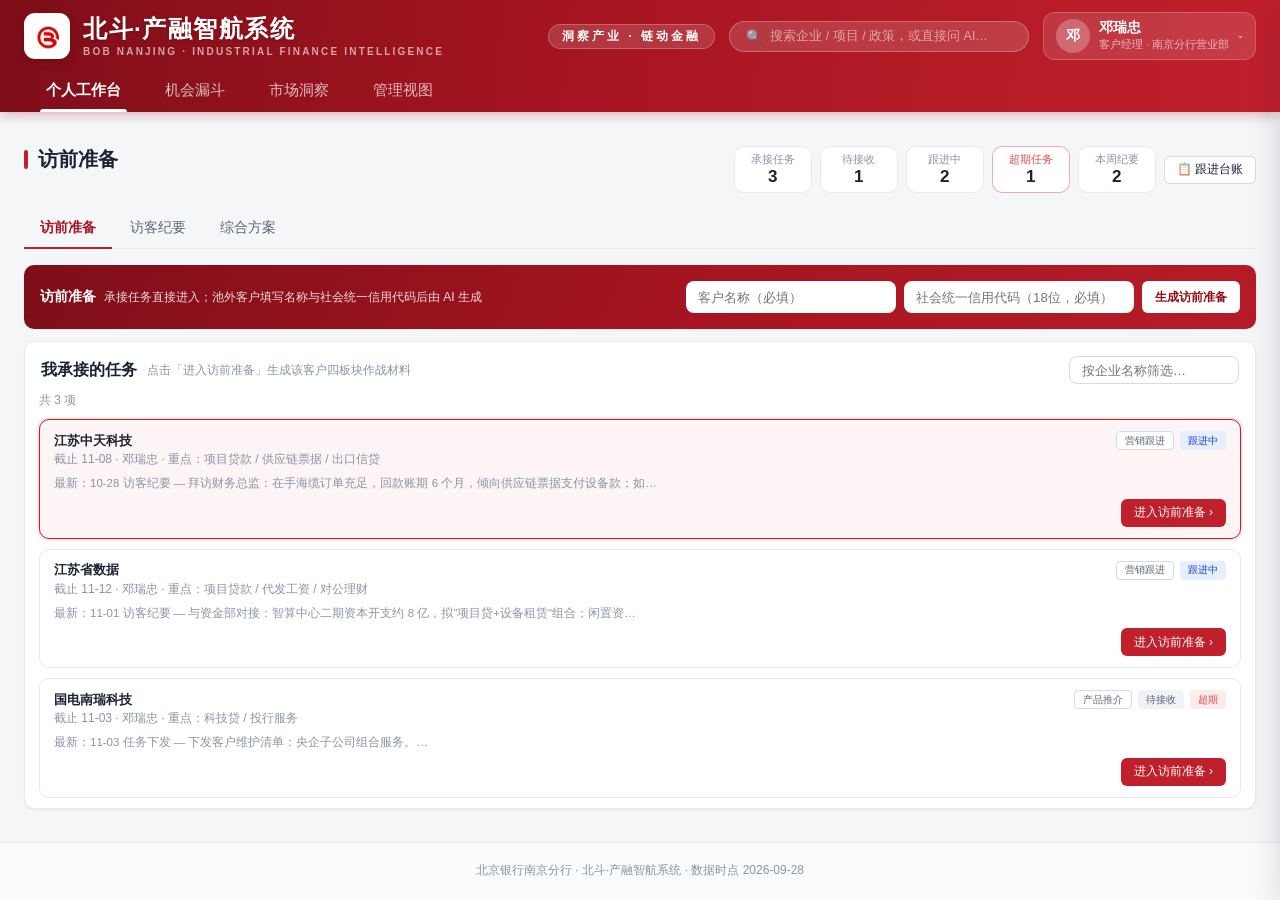
==== index.html @ 63340aca "外链脚本版本号 v=200→v=201（mock.js 数据变更防缓存）" ====
<!DOCTYPE html>
<html lang="zh-CN">
<head>
  <meta charset="UTF-8">
  <meta name="viewport" content="width=device-width, initial-scale=1.0">
  <title>北斗·产融智航系统 · 北京银行南京分行 · V4</title>
  <style>
/* ============================================================
   产业金融智能平台 · 设计 Token V2（门户版）
   基调：北京银行品牌红（门户头部）+ 数据蓝（图表/链接）+ 白底内容
   换肤只改本文件
   ============================================================ */
:root {
  /* 品牌红（门户主色：头部/主按钮/栏目标题） */
  --brand-500: #C0202C;
  --brand-600: #A61521;
  --brand-700: #8E1019;
  --brand-100: #FBE7E9;
  --brand-50:  #FCF4F5;
  /* 头部渐变 */
  --hdr-grad: linear-gradient(96deg, #7E0E19 0%, #A61521 45%, #C0202C 100%);
  /* 数据蓝（链接/图表主系列） */
  --blue-500: #2458F5;  --blue-600: #1A44D6;  --blue-100: #E7EEFF;  --blue-50: #F2F6FF;
  /* 功能语义色 */
  --ok-500: #16A34A;  --ok-50:  #E8F7EE;
  --warn-500:#F59E0B; --warn-50:#FEF4E2;
  --danger-500:#E5484D; --danger-50:#FDECEC;
  --info-500:#0EA5E9;  --info-50:#E6F6FD;
  --violet-500:#7C3AED; --violet-50:#F1EAFE;
  /* 中性色 */
  --bg: #F5F6F8;
  --card: #FFFFFF;
  --line: #E7EAF0;
  --line-strong: #D5DAE4;
  --t1: #1A2233; --t2: #5A6478; --t3: #8A93A6;
  /* 门户头部（深红）上的文字 */
  --hdr-text: #FFE3E6;
  /* 字体 */
  --font: -apple-system, BlinkMacSystemFont, "PingFang SC", "Microsoft YaHei", "Helvetica Neue", Arial, sans-serif;
  --fs-xs: 12px; --fs-sm: 13px; --fs-md: 14px; --fs-lg: 16px; --fs-xl: 20px; --fs-2xl: 26px;
  /* 圆角/阴影/间距 */
  --r-sm: 6px; --r-md: 10px; --r-lg: 14px;
  --sh-sm: 0 1px 2px rgba(16,24,40,.05);
  --sh-md: 0 4px 14px rgba(16,24,40,.08);
  --sh-lg: 0 10px 32px rgba(16,24,40,.16);
  --sp-1: 4px; --sp-2: 8px; --sp-3: 12px; --sp-4: 16px; --sp-5: 24px; --sp-6: 32px;
  /* 布局 */
  --pmain-w: 1680px;
  --phead-h: 64px;
  --ptop-h: 34px;
  /* 图表 */
  --chart-grid: #EDF1F7;
  --chart-label: #8A93A6;
  --chart-sec: #93A4C8;
}

</style>
  <style>
/* ============================================================
   产业金融智能平台 · 组件样式 V2（门户版 UI Kit）
   依赖 theme.tokens.css
   ============================================================ */
* { margin:0; padding:0; box-sizing:border-box; }
html,body { height:100%; }
body { font-family:var(--font); font-size:var(--fs-md); color:var(--t1); background:var(--bg); -webkit-font-smoothing:antialiased; }
a { color:var(--blue-500); text-decoration:none; }
a:hover { color:var(--blue-600); }
button { font-family:var(--font); cursor:pointer; }
::-webkit-scrollbar { width:8px; height:8px; }
::-webkit-scrollbar-thumb { background:#C7D0E0; border-radius:4px; }
::-webkit-scrollbar-track { background:transparent; }

/* ============ 门户外壳 ============ */
.portal { min-height:100vh; display:flex; flex-direction:column; }
/* 顶部细条 */
.ptop { height:var(--ptop-h); background:#F2F3F6; border-bottom:1px solid var(--line); font-size:var(--fs-xs); color:var(--t2); }
.ptop-in { max-width:var(--pmain-w); margin:0 auto; height:100%; display:flex; align-items:center; justify-content:space-between; padding:0 var(--sp-5); }
.ptop .pt-links { display:flex; align-items:center; gap:16px; }
.ptop .pt-link { color:var(--t2); cursor:pointer; display:flex; align-items:center; gap:4px; }
.ptop .pt-link:hover { color:var(--brand-500); }
.ptop .pt-link .dot { width:6px; height:6px; border-radius:50%; background:var(--danger-500); }
/* 主头部 */
.phead { background:var(--hdr-grad); height:var(--phead-h); position:sticky; top:0; z-index:40; box-shadow:0 2px 10px rgba(142,16,25,.28); }
.phead-in { max-width:var(--pmain-w); margin:0 auto; height:100%; display:flex; align-items:center; gap:var(--sp-5); padding:0 var(--sp-5); }
.plogo { display:flex; align-items:center; gap:10px; flex-shrink:0; }
.plogo .logo-mark { width:36px; height:36px; border-radius:9px; background:#fff; display:flex; align-items:center; justify-content:center; font-weight:800; color:var(--brand-600); font-size:16px; }
.plogo .logo-name { color:#fff; font-size:17px; font-weight:700; letter-spacing:.5px; line-height:1.2; }
.plogo .logo-sub { color:var(--hdr-text); font-size:11px; margin-top:1px; }
.plogo .logo-mark { width:40px; height:40px; padding:3px; }
.plogo .logo-mark img { width:100%; height:100%; object-fit:contain; border-radius:6px; display:block; }
/* 顶部导航 */
.pnav { display:flex; align-items:center; gap:2px; height:100%; flex:1; min-width:0; }
.pnav-item { position:relative; height:100%; display:flex; align-items:center; padding:0 15px; color:var(--hdr-text); font-size:var(--fs-md); cursor:pointer; transition:.15s; white-space:nowrap; }
.pnav-item:hover { color:#fff; background:rgba(255,255,255,.09); }
.pnav-item.active { color:#fff; font-weight:600; }
.pnav-item.active::after { content:""; position:absolute; left:13px; right:13px; bottom:0; height:3px; border-radius:3px 3px 0 0; background:#fff; }
.pnav-item .n-lock { font-size:12px; opacity:.85; margin-left:3px; }
/* 头部搜索 */
.psearch { position:relative; width:300px; flex-shrink:0; }
.psearch input { width:100%; height:36px; border:none; border-radius:18px; padding:0 16px 0 38px; font-size:var(--fs-sm); outline:none; background:rgba(255,255,255,.92); color:var(--t1); font-family:var(--font); transition:.2s; }
.psearch input:focus { background:#fff; box-shadow:0 0 0 3px rgba(255,255,255,.28); }
.psearch .ps-ico { position:absolute; left:13px; top:9px; color:var(--t3); font-size:15px; }
.psearch .gs-drop { top:44px; }
.gs-drop { position:absolute; top:44px; left:0; right:0; background:var(--card); border:1px solid var(--line); border-radius:var(--r-md); box-shadow:var(--sh-lg); max-height:420px; overflow-y:auto; display:none; z-index:60; }
.gs-drop.show { display:block; }
.gs-group { font-size:11px; color:var(--t3); padding:10px 14px 4px; font-weight:600; }
.gs-item { padding:8px 14px; cursor:pointer; display:flex; align-items:center; gap:8px; font-size:var(--fs-sm); color:var(--t1); }
.gs-item:hover { background:var(--blue-50); }
.gs-item .gs-tag { margin-left:auto; font-size:11px; color:var(--t3); }
/* 头部按钮区 */
.phead-acts { display:flex; align-items:center; gap:10px; flex-shrink:0; }
.btn-ai { height:36px; padding:0 16px; border:none; border-radius:18px; background:#fff; color:var(--brand-600); font-weight:700; font-size:var(--fs-sm); display:flex; align-items:center; gap:6px; box-shadow:0 2px 8px rgba(0,0,0,.15); transition:.15s; }
.btn-ai:hover { transform:translateY(-1px); box-shadow:0 4px 12px rgba(0,0,0,.2); }
.msg-wrap { position:relative; }
.top-icon { position:relative; width:34px; height:34px; border-radius:50%; display:flex; align-items:center; justify-content:center; cursor:pointer; color:#fff; font-size:16px; }
.top-icon:hover { background:rgba(255,255,255,.14); }
.top-icon .dot { position:absolute; top:3px; right:3px; width:8px; height:8px; border-radius:50%; background:#FFD34D; border:2px solid transparent; }
.msg-drop { position:absolute; top:44px; right:0; width:360px; background:var(--card); border:1px solid var(--line); border-radius:var(--r-md); box-shadow:var(--sh-lg); display:none; z-index:60; }
.msg-drop.show { display:block; }
.msg-head { padding:12px 16px; font-weight:600; border-bottom:1px solid var(--line); display:flex; justify-content:space-between; align-items:center; }
.msg-item { padding:11px 16px; border-bottom:1px solid var(--line); cursor:pointer; display:flex; gap:10px; }
.msg-item:hover { background:var(--blue-50); }
.msg-item:last-child { border-bottom:none; }
.msg-item .m-dot { width:7px; height:7px; border-radius:50%; margin-top:6px; flex-shrink:0; }
.msg-item .m-title { font-size:var(--fs-sm); font-weight:500; color:var(--t1); }
.msg-item .m-time { font-size:11px; color:var(--t3); margin-top:2px; }
/* 用户区（顶条右侧） */
.user-chip { display:flex; align-items:center; gap:8px; cursor:pointer; padding:3px 8px; border-radius:8px; position:relative; }
.user-chip:hover { background:#E9EBF0; }
.avatar { width:24px; height:24px; border-radius:50%; background:var(--hdr-grad); color:#fff; display:flex; align-items:center; justify-content:center; font-size:11px; font-weight:600; }
.user-chip .u-name { font-size:var(--fs-xs); font-weight:600; color:var(--t1); }
.user-chip .u-role { font-size:11px; color:var(--t3); }
.dd { position:relative; }
.dd-menu { position:absolute; top:32px; right:0; background:#fff; border:1px solid var(--line); border-radius:10px; box-shadow:var(--sh-lg); min-width:190px; z-index:70; display:none; padding:6px; }
.dd-menu.show { display:block; }
.dd-item { padding:8px 12px; border-radius:7px; font-size:var(--fs-sm); cursor:pointer; display:flex; gap:8px; align-items:center; color:var(--t1); }
.dd-item:hover { background:var(--brand-50); color:var(--brand-600); }
/* 主体/面包屑/页脚 */
.pmain { max-width:var(--pmain-w); width:100%; margin:0 auto; padding:var(--sp-4) var(--sp-5) var(--sp-6); flex:1; }
.crumb-bar { font-size:var(--fs-xs); color:var(--t3); padding:6px 2px 12px; }
.crumb-bar b { color:var(--t2); font-weight:600; }
.pfoot { border-top:1px solid var(--line); background:#FAFBFC; padding:16px 0 18px; text-align:center; font-size:var(--fs-xs); color:var(--t3); line-height:1.9; }

/* ============ 首页 Hero（品牌红，与头部统一色调） ============ */
.hero { background:linear-gradient(115deg,#7E0E19 0%,#A61521 50%,#C0202C 130%); border-radius:var(--r-lg); padding:34px 38px 30px; color:#fff; position:relative; overflow:hidden; margin-bottom:var(--sp-4); box-shadow:0 6px 20px rgba(142,16,25,.25); }
.hero::after { content:""; position:absolute; right:-40px; top:-60px; width:340px; height:340px; border-radius:50%; background:radial-gradient(circle,rgba(255,255,255,.12),transparent 65%); }
.hero::before { content:""; position:absolute; right:60px; bottom:-80px; width:260px; height:260px; border-radius:50%; background:radial-gradient(circle,rgba(120,0,20,.45),transparent 70%); }
.hero .h-kicker { display:inline-flex; align-items:center; gap:8px; font-size:var(--fs-xs); letter-spacing:2px; color:#FFD9DC; border:1px solid rgba(255,255,255,.3); border-radius:12px; padding:3px 12px; }
.hero .h-title { font-size:30px; font-weight:700; margin:14px 0 8px; letter-spacing:1px; }
.hero .h-sub { font-size:var(--fs-sm); color:#F5D8DB; line-height:1.8; }
.hero .h-search { display:flex; gap:10px; margin-top:20px; max-width:640px; }
.hero .h-search input { flex:1; height:44px; border:none; border-radius:22px; padding:0 20px; font-size:var(--fs-md); outline:none; font-family:var(--font); }
.hero .h-search input::placeholder { color:var(--t3); }
.hero .h-search button { height:44px; padding:0 26px; border:none; border-radius:22px; background:#fff; color:var(--brand-700); font-size:var(--fs-md); font-weight:700; transition:.15s; }
.hero .h-search button:hover { background:#FFE9EB; }
.hero .h-links { display:flex; gap:10px; margin-top:18px; flex-wrap:wrap; position:relative; z-index:2; }
.hero .h-link { display:flex; align-items:center; gap:7px; background:rgba(255,255,255,.13); border:1px solid rgba(255,255,255,.22); color:#fff; border-radius:10px; padding:8px 15px; font-size:var(--fs-sm); cursor:pointer; transition:.15s; backdrop-filter:blur(2px); }
.hero .h-link:hover { background:rgba(255,255,255,.22); }
/* 景气条 */
.boom-strip { display:grid; grid-template-columns:repeat(6,1fr); gap:var(--sp-3); margin-bottom:var(--sp-4); }
.boom-cell { background:var(--card); border:1px solid var(--line); border-radius:var(--r-md); padding:13px 16px; display:flex; align-items:center; justify-content:space-between; }
.boom-cell .b-name { font-size:var(--fs-sm); color:var(--t2); font-weight:600; }
.boom-cell .b-idx { font-size:20px; font-weight:700; margin-top:2px; }
.boom-cell .b-mom { font-size:11px; font-weight:600; }
.b-up { color:var(--ok-500); } .b-down { color:var(--danger-500); }
/* 栏目标题（门户风） */
.sec-head { display:flex; align-items:center; justify-content:space-between; margin:2px 2px 12px; }
.sec-title { display:flex; align-items:center; gap:9px; font-size:var(--fs-lg); font-weight:700; }
.sec-title::before { content:""; width:4px; height:17px; border-radius:2px; background:var(--brand-500); }
.sec-title .sec-sub { font-size:var(--fs-xs); color:var(--t3); font-weight:400; margin-left:4px; }
.sec-more { font-size:var(--fs-xs); color:var(--t3); cursor:pointer; display:flex; align-items:center; gap:3px; }
.sec-more:hover { color:var(--brand-500); }
/* 首页三栏 */
.p3col { display:grid; grid-template-columns:5fr 4fr 3fr; gap:var(--sp-4); margin-bottom:var(--sp-4); }
.p2col { display:grid; grid-template-columns:1fr 1fr; gap:var(--sp-4); }
/* 要闻速递（时间流） */
.flash-list { padding:4px 18px 10px; }
.flash-item { display:flex; gap:12px; padding:10px 0; border-bottom:1px dashed var(--line); cursor:pointer; align-items:baseline; }
.flash-item:last-child { border-bottom:none; }
.flash-item .f-time { font-size:var(--fs-xs); color:var(--brand-500); font-weight:600; width:40px; flex-shrink:0; font-variant-numeric:tabular-nums; }
.flash-item .f-title { font-size:var(--fs-sm); line-height:1.55; color:var(--t1); }
.flash-item:hover .f-title { color:var(--brand-600); }

/* ============ 通用组件（沿用） ============ */
.card { background:var(--card); border-radius:var(--r-md); box-shadow:var(--sh-sm); border:1px solid var(--line); }
.card-pad { padding:var(--sp-4); }
.card-head { display:flex; align-items:center; justify-content:space-between; padding:14px var(--sp-4) 0; }
.card-title { font-size:var(--fs-lg); font-weight:600; display:flex; align-items:center; gap:8px; }
.card-sub { font-size:var(--fs-xs); color:var(--t3); font-weight:400; margin-left:2px; }
.kpi-grid { display:grid; grid-template-columns:repeat(4,1fr); gap:var(--sp-4); }
.kpi { background:var(--card); border-radius:var(--r-md); padding:18px var(--sp-4); border:1px solid var(--line); box-shadow:var(--sh-sm); position:relative; overflow:hidden; }
.kpi .k-label { font-size:var(--fs-sm); color:var(--t2); display:flex; align-items:center; gap:6px; }
.kpi .k-value { font-size:28px; font-weight:700; margin-top:8px; font-variant-numeric:tabular-nums; }
.kpi .k-value small { font-size:13px; font-weight:500; color:var(--t3); margin-left:2px; }
.kpi .k-foot { display:flex; align-items:center; gap:8px; margin-top:8px; font-size:var(--fs-xs); color:var(--t3); }
.kpi .k-up { color:var(--ok-500); font-weight:600; }
.kpi .k-ico { position:absolute; right:14px; top:14px; width:36px; height:36px; border-radius:10px; display:flex; align-items:center; justify-content:center; font-size:17px; }
.grid-2 { display:grid; grid-template-columns:1fr 1fr; gap:var(--sp-4); }
.grid-3 { display:grid; grid-template-columns:repeat(3,1fr); gap:var(--sp-4); }
.grid-4 { display:grid; grid-template-columns:repeat(4,1fr); gap:var(--sp-4); }
.grid-2-1 { display:grid; grid-template-columns:2fr 1fr; gap:var(--sp-4); }
.row { display:flex; gap:var(--sp-4); }
.col { display:flex; flex-direction:column; gap:var(--sp-4); }
.mb0{margin-bottom:0}.mb2{margin-bottom:8px}.mb3{margin-bottom:12px}.mb4{margin-bottom:16px}.mb5{margin-bottom:24px}
.mt2{margin-top:8px}.mt3{margin-top:12px}.mt4{margin-top:16px}.mt5{margin-top:24px}
.flex{display:flex;align-items:center;gap:8px}.flex-between{display:flex;align-items:center;justify-content:space-between}
.wrap{flex-wrap:wrap}.flex1{flex:1;min-width:0}
.text-muted{color:var(--t3)}.text-sub{color:var(--t2)}.text-sm{font-size:var(--fs-sm)}.text-xs{font-size:var(--fs-xs)}
.fs-num{font-variant-numeric:tabular-nums}
/* 按钮 */
.btn { display:inline-flex; align-items:center; justify-content:center; gap:6px; height:34px; padding:0 16px; border-radius:8px; font-size:var(--fs-sm); border:1px solid transparent; transition:.15s; white-space:nowrap; }
.btn-primary { background:var(--brand-500); color:#fff; }
.btn-primary:hover { background:var(--brand-600); }
.btn-ghost { background:var(--card); border-color:var(--line-strong); color:var(--t1); }
.btn-ghost:hover { border-color:var(--brand-500); color:var(--brand-500); }
.btn-text { color:var(--blue-500); background:none; padding:0 6px; height:auto; }
.btn-text:hover { color:var(--blue-600); }
.btn-sm { height:28px; padding:0 12px; font-size:var(--fs-xs); border-radius:6px; }
.btn-danger { background:var(--danger-500); color:#fff; }
.btn[disabled] { opacity:.5; cursor:not-allowed; }
/* 标签 */
.tag { display:inline-flex; align-items:center; gap:4px; height:22px; padding:0 8px; border-radius:4px; font-size:var(--fs-xs); font-weight:500; white-space:nowrap; }
.tag-blue   { background:var(--blue-100); color:var(--blue-600); }
.tag-green  { background:var(--ok-50); color:var(--ok-500); }
.tag-orange { background:var(--warn-50); color:#C77700; }
.tag-red    { background:var(--danger-50); color:var(--danger-500); }
.tag-violet { background:var(--violet-50); color:var(--violet-500); }
.tag-cyan   { background:var(--info-50); color:#0284C7; }
.tag-gray   { background:#F0F2F7; color:var(--t2); }
.tag-line   { background:#fff; border:1px solid var(--line-strong); color:var(--t2); }
.tag-solid-red { background:var(--brand-500); color:#fff; }
.ai-badge { display:inline-flex; align-items:center; gap:4px; font-size:11px; font-weight:700; color:#fff; background:linear-gradient(135deg,#6D3BF5,#00B4FF); padding:2px 8px; border-radius:10px; letter-spacing:.5px; }
/* 页头 */
.page-head { display:flex; align-items:flex-start; justify-content:space-between; margin-bottom:var(--sp-4); gap:var(--sp-4); flex-wrap:wrap; }
.page-title { font-size:var(--fs-xl); font-weight:700; display:flex; align-items:center; gap:10px; }
.page-title::before { content:""; width:4px; height:19px; border-radius:2px; background:var(--brand-500); }
.page-desc { font-size:var(--fs-sm); color:var(--t2); margin-top:6px; padding-left:14px; }
/* 筛选 */
.filter-bar { display:flex; align-items:center; gap:var(--sp-2); flex-wrap:wrap; background:var(--card); border:1px solid var(--line); border-radius:var(--r-md); padding:10px var(--sp-4); margin-bottom:var(--sp-4); }
.f-label { font-size:var(--fs-xs); color:var(--t3); margin-right:2px; }
/* 筛选条下拉多选（msel） */
.msel { position:relative; display:inline-block; }
.msel-btn { display:inline-flex; align-items:center; gap:7px; height:28px; padding:0 10px; border:1px solid var(--line-strong); border-radius:6px; background:#fff; font-size:var(--fs-sm); color:var(--t1); cursor:pointer; max-width:260px; }
.msel-btn:hover { border-color:var(--brand-500); color:var(--brand-600); }
.msel-lab { overflow:hidden; text-overflow:ellipsis; white-space:nowrap; }
.msel-caret { font-size:9px; color:var(--t3); flex-shrink:0; }
.msel-panel { display:none; position:absolute; top:33px; left:0; z-index:35; min-width:190px; background:#fff; border-radius:10px; box-shadow:0 14px 36px rgba(0,0,0,.22); padding:6px; }
.msel.open .msel-panel { display:block; }
.msel-item { display:flex; align-items:center; gap:8px; padding:7px 10px; border-radius:8px; font-size:var(--fs-sm); color:var(--t1); cursor:pointer; }
.msel-item:hover { background:var(--brand-50); }
.msel-item input { width:auto; accent-color:var(--brand-500); }
.msel-foot { display:flex; justify-content:space-between; align-items:center; padding:6px 10px 3px; border-top:1px dashed var(--line); margin-top:4px; }
/* 产业链穿透图谱节点 */
.ch-node { cursor:pointer; }
.ch-node:hover > rect { stroke:var(--brand-500) !important; stroke-width:2 !important; }
.ch-node.ch-on > rect { stroke:var(--brand-500) !important; stroke-width:2.4 !important; }
/* 产业链获客：逐层展开卡片流 */
.cn-card { background:#fff; border:1.5px solid #D8DEE8; border-radius:10px; padding:10px 12px 9px; width:196px; cursor:pointer; transition:.15s; }
.cn-card:hover { border-color:var(--brand-500); box-shadow:0 4px 12px rgba(142,16,25,.14); }
.cn-card.cn-ours { border-color:var(--brand-500); }
.cn-card.cn-on { border-color:var(--brand-500); box-shadow:0 0 0 2px var(--brand-100); }
.cn-center { background:linear-gradient(120deg,#A61521,#C0202C); border:none; width:260px; color:#fff; }
.cn-head { display:flex; justify-content:space-between; align-items:center; margin-bottom:4px; }
.cn-role { font-size:10px; color:var(--brand-600); font-weight:700; }
.cn-bk { font-size:9px; font-weight:700; color:#fff; background:var(--brand-500); border-radius:4px; padding:1px 5px; }
.cn-name { font-size:13.5px; font-weight:700; line-height:1.3; }
.cn-sub { font-size:10.5px; color:var(--t3); margin-top:2px; }
.cn-center .cn-role { color:rgba(255,255,255,.88); }
.cn-center .cn-sub { color:rgba(255,255,255,.8); }
.cn-acts { display:flex; gap:6px; margin-top:8px; }
.cn-btn { flex:1; font-size:10.5px; height:24px; line-height:22px; border-radius:6px; border:1px solid var(--line-strong); background:#FAFBFC; color:var(--t2); cursor:pointer; transition:.12s; }
.cn-btn:hover { border-color:var(--brand-500); color:var(--brand-600); }
.cn-btn.on { background:var(--brand-500); border-color:var(--brand-500); color:#fff; }
.cn-max { font-size:9.5px; color:var(--t3); margin-top:8px; text-align:center; }
.cn-children { display:flex; flex-wrap:wrap; gap:10px; align-items:flex-start; margin:10px 0 2px 26px; padding-left:14px; border-left:2px dashed #E7CBD0; }
.cn-tip { font-size:12px; color:var(--t3); margin-top:14px; }
/* 产业链穿透SVG图 + 展开关系浮层 */
.ch-node2 { cursor:pointer; }
.ch-node2:hover > rect { stroke:var(--brand-500); stroke-width:2.2; }
.ch-plus { cursor:pointer; }
.ch-plus:hover > circle { fill:var(--brand-50); }
.cp-opt { display:flex; align-items:center; gap:6px; padding:7px 12px; border-radius:8px; font-size:12.5px; color:var(--brand-600); font-weight:600; cursor:pointer; }
.cp-opt:hover { background:var(--brand-50); }
.cp-opt.on { background:var(--brand-500); color:#fff; }
.cp-opt.on::after { content:"✓ 已展开·点击收起"; font-size:9.5px; font-weight:400; opacity:.85; margin-left:2px; }
.ocp-row { display:flex; align-items:center; gap:10px; padding:7px 0; }
.ocp-name { width:112px; font-size:12.5px; color:var(--t1); font-weight:600; flex-shrink:0; }
.ocp-barwrap { flex:1; height:12px; background:#F6E9EA; border-radius:6px; overflow:hidden; }
.ocp-bar { height:100%; border-radius:6px; background:linear-gradient(90deg,#F2B6BC,#C0202C); }
.ocp-val { width:96px; text-align:right; flex-shrink:0; }
.ocp-num { font-size:13px; font-weight:700; color:var(--t1); line-height:1.1; }
.ocp-pct { font-size:10px; color:var(--t3); }
.chip { height:26px; padding:0 12px; border-radius:13px; border:1px solid var(--line-strong); background:#fff; font-size:var(--fs-xs); color:var(--t2); transition:.15s; }
.chip:hover { border-color:var(--brand-500); color:var(--brand-500); }
.chip.on { background:var(--brand-500); border-color:var(--brand-500); color:#fff; font-weight:500; }
/* Tabs */
.tabs { display:flex; gap:2px; border-bottom:1px solid var(--line); margin-bottom:var(--sp-4); }
.tab { padding:10px 16px; font-size:var(--fs-md); color:var(--t2); cursor:pointer; border-bottom:2px solid transparent; margin-bottom:-1px; transition:.15s; display:flex; align-items:center; gap:6px; }
.tab:hover { color:var(--brand-500); }
.tab.on { color:var(--brand-600); font-weight:600; border-bottom-color:var(--brand-500); }
.tab .t-count { font-size:11px; background:var(--bg); color:var(--t3); border-radius:8px; padding:0 6px; }
.tab.on .t-count { background:var(--brand-100); color:var(--brand-600); }
.subtabs { display:flex; gap:8px; margin-bottom:var(--sp-3); flex-wrap:wrap; }
.subtab { height:28px; padding:0 14px; border-radius:14px; font-size:var(--fs-xs); background:#fff; border:1px solid var(--line-strong); color:var(--t2); }
.subtab.on { background:var(--brand-50); border-color:var(--brand-500); color:var(--brand-600); font-weight:500; }
/* 表格 */
.tbl-wrap { overflow-x:auto; }
table.tbl { width:100%; border-collapse:collapse; font-size:var(--fs-sm); }
.tbl th { text-align:left; font-weight:600; color:var(--t2); font-size:var(--fs-xs); padding:10px 12px; background:#F7F9FC; border-bottom:1px solid var(--line); white-space:nowrap; }
.tbl td { padding:11px 12px; border-bottom:1px solid var(--line); vertical-align:middle; }
.tbl tr:last-child td { border-bottom:none; }
.tbl tbody tr { transition:background .12s; }
.tbl tbody tr:hover { background:var(--blue-50); }
.tbl .num { font-variant-numeric:tabular-nums; text-align:right; }
.tbl th.num { text-align:right; }
.tbl tr.clickable { cursor:pointer; }
.rank-pill { display:inline-flex; width:22px; height:22px; border-radius:6px; align-items:center; justify-content:center; font-size:12px; font-weight:700; }
.rank-1 { background:#FFF4D6; color:#C77700; } .rank-2 { background:#EDF1F7; color:#5A6478; } .rank-3 { background:#FBEADB; color:#B25B09; }
/* 资讯卡片 */
.news-card { display:flex; gap:14px; padding:15px var(--sp-4); border-bottom:1px solid var(--line); cursor:pointer; transition:background .12s; }
.news-card:last-child { border-bottom:none; }
.news-card:hover { background:var(--brand-50); }
.news-emoji { width:42px; height:42px; border-radius:10px; background:var(--blue-50); display:flex; align-items:center; justify-content:center; font-size:19px; flex-shrink:0; }
.news-title { font-size:var(--fs-md); font-weight:600; line-height:1.45; }
.news-card:hover .news-title { color:var(--brand-600); }
.news-sum { font-size:var(--fs-sm); color:var(--t2); margin-top:5px; line-height:1.6; display:-webkit-box; -webkit-line-clamp:2; -webkit-box-orient:vertical; overflow:hidden; }
.news-meta { display:flex; align-items:center; gap:10px; margin-top:8px; font-size:var(--fs-xs); color:var(--t3); flex-wrap:wrap; }
.news-co { color:var(--blue-500); cursor:pointer; }
.news-co:hover { text-decoration:underline; }
/* 时间线 */
.timeline { position:relative; padding-left:20px; }
.timeline::before { content:""; position:absolute; left:5px; top:6px; bottom:6px; width:2px; background:var(--line); }
.tl-item { position:relative; padding:0 0 18px 14px; }
.tl-item:last-child { padding-bottom:0; }
.tl-item::before { content:""; position:absolute; left:-19px; top:5px; width:10px; height:10px; border-radius:50%; background:#fff; border:2.5px solid var(--blue-500); }
.tl-item.tl-warn::before { border-color:var(--warn-500); }
.tl-item.tl-danger::before { border-color:var(--danger-500); }
.tl-item.tl-ok::before { border-color:var(--ok-500); }
.tl-time { font-size:var(--fs-xs); color:var(--t3); }
.tl-title { font-size:var(--fs-sm); font-weight:600; margin-top:3px; }
.tl-desc { font-size:var(--fs-sm); color:var(--t2); margin-top:4px; line-height:1.6; }
/* 弹窗 */
.mask { position:fixed; inset:0; background:rgba(10,20,40,.45); z-index:100; display:none; align-items:flex-start; justify-content:center; overflow-y:auto; padding:6vh 20px 40px; }
.mask.show { display:flex; }
.modal { background:var(--card); border-radius:var(--r-lg); box-shadow:var(--sh-lg); width:640px; max-width:96vw; animation:pop .18s ease; }
.modal.w-lg { width:880px; } .modal.w-sm { width:460px; }
@keyframes pop { from { transform:translateY(14px); opacity:0; } to { transform:none; opacity:1; } }
.modal-head { display:flex; align-items:center; justify-content:space-between; padding:16px 20px; border-bottom:1px solid var(--line); }
.modal-title { font-size:var(--fs-lg); font-weight:600; display:flex; align-items:center; gap:8px; }
.modal-x { width:30px; height:30px; border-radius:8px; border:none; background:none; color:var(--t3); font-size:17px; }
.modal-x:hover { background:var(--bg); color:var(--t1); }
.modal-body { padding:18px 20px; max-height:64vh; overflow-y:auto; }
.modal-foot { padding:14px 20px; border-top:1px solid var(--line); display:flex; justify-content:flex-end; gap:10px; }
/* 抽屉 */
.drawer-mask { position:fixed; inset:0; background:rgba(10,20,40,.35); z-index:90; display:none; }
.drawer-mask.show { display:block; }
.drawer { position:fixed; top:0; right:-780px; width:780px; max-width:94vw; height:100vh; background:var(--card); z-index:95; box-shadow:var(--sh-lg); transition:right .25s ease; display:flex; flex-direction:column; }
.drawer.show { right:0; }
.drawer-head { padding:16px 20px; border-bottom:1px solid var(--line); display:flex; justify-content:space-between; align-items:center; }
.drawer-body { flex:1; overflow-y:auto; padding:18px 20px; }
.brief-hero { display:flex; justify-content:space-between; align-items:center; gap:16px; padding:18px; border:1px solid #F3D3D6; border-radius:14px; background:linear-gradient(120deg,#FFF4F4,#fff 68%); }
.brief-hero h2 { margin:4px 0; font-size:20px; color:var(--t1); }
.brief-hero p { margin:0; color:var(--t2); font-size:13px; }
.brief-eyebrow { color:var(--brand-600); font-size:11px; font-weight:700; letter-spacing:.06em; }
.brief-hero-goal { flex:0 0 255px; padding:11px 13px; border-radius:10px; background:#fff; border-left:3px solid var(--brand-500); }
.brief-hero-goal span { display:block; color:var(--t3); font-size:11px; margin-bottom:4px; }
.brief-hero-goal b { display:block; color:var(--t1); font-size:13px; line-height:1.6; }
.brief-jump { position:sticky; top:-18px; z-index:10; display:flex; gap:7px; padding:10px 0; margin-bottom:4px; background:rgba(255,255,255,.96); }
.brief-jump button { border:1px solid #F0C9CD; background:#FFF7F7; color:var(--brand-600); font-size:12px; font-weight:700; padding:7px 10px; border-radius:20px; cursor:pointer; }
.brief-jump button:hover { background:#FCE8EA; }
.brief-sec-head { display:flex; align-items:center; gap:9px; margin:18px 0 9px; scroll-margin-top:58px; }
.brief-sec-head > span { display:none; }
.brief-sec-head b { color:var(--t1); font-size:15px; }
.brief-card { padding:8px 14px; border:1px solid var(--line); border-radius:12px; background:#fff; }
.brief-verdict { padding:14px 16px; border:1px solid #F2D1D5; border-left:4px solid #C0202C; border-radius:10px; background:linear-gradient(90deg,#FFF1F2,#fff 80%); font-size:14px; font-weight:600; line-height:1.8; color:var(--t1); }
.brief-key-block { padding:2px 14px 14px; margin:12px 0; border:1px solid #F0D9DC; border-radius:13px; background:#fff; box-shadow:0 4px 14px rgba(125,20,30,.045); }
.brief-key-block > .brief-sec-head { margin-top:12px; }
.brief-product { padding:13px 14px; border:1px solid var(--line); border-radius:11px; background:#fff; line-height:1.65; }
.brief-product.primary { border:1.5px solid #D54A55; background:linear-gradient(180deg,#FFF6F6,#fff 52%); }
.brief-product-title { display:flex; justify-content:space-between; gap:8px; font-size:13px; font-weight:700; color:var(--t1); margin-bottom:8px; }
.brief-product-title span { color:var(--brand-600); font-size:10px; white-space:nowrap; }
.brief-product-fit,.brief-product-plan,.brief-product-check { margin-top:5px; color:var(--t2); font-size:11.5px; }
.brief-product-check { color:#8A5A12; }
.brief-product-note { margin-top:8px; color:var(--t3); font-size:11px; }
.brief-company { margin:14px 0 16px; border:1px solid var(--line); border-radius:12px; background:#fff; overflow:hidden; }
.brief-company summary { cursor:pointer; list-style:none; padding:13px 15px; display:flex; align-items:center; justify-content:space-between; gap:10px; color:var(--t1); font-size:14px; font-weight:700; }
.brief-company summary::-webkit-details-marker { display:none; }
.brief-company summary:after { content:'展开 +'; color:var(--brand-600); font-size:11px; font-weight:600; }
.brief-company[open] summary:after { content:'收起 −'; }
.brief-company .brief-card { border:0; border-top:1px solid var(--line); border-radius:0; }
.brief-product-list { display:grid; grid-template-columns:repeat(3,minmax(0,1fr)); gap:9px; }
.brief-product-choice { text-align:left; cursor:pointer; min-height:112px; transition:.16s; }
.brief-product-choice:hover { transform:translateY(-1px); border-color:#E7A6AD; }
.brief-product-choice.selected { border:1.5px solid #D54A55; background:linear-gradient(180deg,#FFF4F5,#fff 74%); box-shadow:0 4px 14px rgba(192,32,44,.08); }
.brief-product-tags,.brief-companion-tags { display:flex; flex-wrap:wrap; gap:6px; margin:7px 0; }
.brief-mini-tag { display:inline-flex; align-items:center; padding:3px 8px; border-radius:20px; background:#F2F6FF; color:#3155A6; font-size:10px; font-weight:600; }
.brief-mini-tag.red { background:#FDECEE; color:#AD2632; }
.brief-mini-tag.gold { background:#FFF5E6; color:#98600E; }
.brief-product-choice p { margin:0; color:var(--t2); font-size:11px; line-height:1.6; }
.brief-solution { margin-top:10px; padding:13px 14px; border-radius:11px; background:#F7F9FC; border:1px solid #E8EDF5; }
.brief-solution-head { display:flex; align-items:center; justify-content:space-between; gap:8px; flex-wrap:wrap; }
.brief-solution-head b { font-size:14px; color:var(--t1); }
.brief-solution p { margin:8px 0 0; color:var(--t2); font-size:12px; line-height:1.7; }
.brief-solution-grid { display:grid; grid-template-columns:repeat(2,minmax(0,1fr)); gap:9px; }
.brief-spec-grid { display:grid; grid-template-columns:repeat(3,minmax(0,1fr)); gap:8px; margin-top:10px; }
.brief-spec { padding:9px 10px; border-radius:9px; background:#fff; border:1px solid #E8EDF5; }
.brief-spec span { display:block; margin-bottom:4px; color:var(--t3); font-size:10px; }
.brief-spec b { color:var(--t1); font-size:11px; line-height:1.55; }
.brief-feature-list { display:flex; flex-wrap:wrap; gap:7px; margin-top:9px; }
.brief-feature-list i { padding:5px 9px; border-radius:7px; background:#EAF7F0; color:#27734A; font-size:10.5px; font-style:normal; }
.brief-topic { padding:11px 12px; border:1px solid var(--line); border-radius:10px; background:#fff; }
.brief-topic b { display:block; margin-bottom:6px; font-size:11px; color:#3155A6; }
.brief-topic p { margin:0; color:var(--t2); font-size:11.5px; line-height:1.7; }
.brief-topic .brief-mini-tag { margin-top:7px; }
.brief-talk-list { display:grid; gap:8px; }
.brief-talk-item { display:grid; grid-template-columns:32px 118px minmax(0,1fr); align-items:start; gap:9px; padding:10px 12px; border:1px solid var(--line); border-radius:10px; background:#fff; }
.brief-talk-step { display:flex; align-items:center; justify-content:center; width:26px; height:26px; border-radius:8px; background:#FDECEE; color:var(--brand-600); font-size:11px; font-weight:700; }
.brief-talk-item b { padding-top:4px; color:var(--t1); font-size:11px; }
.brief-talk-item p { margin:0; color:var(--t2); font-size:11.5px; line-height:1.7; }
.brief-more-products { margin-top:10px; padding:10px 12px; border:1px dashed #E4B5BA; border-radius:10px; background:#FFFAFA; }
.brief-more-products > summary { cursor:pointer; color:var(--brand-600); font-size:12px; font-weight:700; }
.brief-catalog { display:grid; grid-template-columns:repeat(2,minmax(0,1fr)); gap:8px; margin-top:10px; max-height:300px; overflow:auto; }
.brief-catalog-item { padding:9px 10px; border:1px solid var(--line); border-radius:9px; background:#fff; }
.brief-catalog-item b { font-size:11px; color:var(--t1); }
.brief-catalog-item span { display:block; margin-top:3px; color:var(--t3); font-size:10px; line-height:1.5; }
.brief-talk-grid,.brief-prep-grid,.brief-interview-grid { display:grid; grid-template-columns:repeat(2,minmax(0,1fr)); gap:9px; }
.brief-talk,.brief-prep-card,.brief-question { padding:12px 13px; border:1px solid var(--line); border-radius:10px; background:#fff; }
.brief-talk b,.brief-prep-card b,.brief-question b { display:block; color:var(--brand-600); font-size:12px; margin-bottom:6px; }
.brief-talk p,.brief-question p { margin:0; font-size:12px; line-height:1.75; color:var(--t2); }
.brief-talk strong { color:var(--t1); }
.brief-prep-card ul,.brief-prep-card ol { margin:0; padding-left:18px; color:var(--t2); font-size:12px; line-height:1.8; }
.brief-prep-goal { background:#FFF8F2; border-color:#F1DDC6; }
.brief-prep-goal b { color:#A35A15; }
.brief-question small { display:block; margin-top:8px; color:var(--brand-600); font-size:10.5px; line-height:1.6; }
.brief-more { margin-top:16px; border-top:1px solid var(--line); padding-top:12px; }
.brief-more summary { cursor:pointer; color:var(--t2); font-size:12px; font-weight:700; }
.brief-footer { position:sticky; bottom:-18px; z-index:8; margin:18px -20px -18px; padding:12px 20px; background:rgba(255,255,255,.97); box-shadow:0 -5px 16px rgba(20,30,50,.06); }
@media (max-width:680px) { .brief-hero { display:block; } .brief-talk-grid,.brief-prep-grid,.brief-interview-grid,.brief-product-list,.brief-solution-grid,.brief-spec-grid,.brief-catalog { grid-template-columns:1fr; } .brief-talk-item { grid-template-columns:28px minmax(0,1fr); } .brief-talk-item p { grid-column:2; } .brief-jump { overflow:auto; } }
/* Toast */
.toast-wrap { position:fixed; top:20px; left:50%; transform:translateX(-50%); z-index:200; display:flex; flex-direction:column; gap:10px; align-items:center; }
.toast { background:#1A2233; color:#fff; font-size:var(--fs-sm); padding:10px 20px; border-radius:10px; box-shadow:var(--sh-lg); display:flex; align-items:center; gap:8px; animation:pop .2s ease; }
.toast.t-ok::before { content:"✓"; color:#4ADE80; font-weight:700; }
.toast.t-warn::before { content:"!"; color:#FBBF24; font-weight:700; }
/* 表单 */
.form-item { margin-bottom:16px; }
.form-label { display:block; font-size:var(--fs-sm); font-weight:500; margin-bottom:6px; }
.form-label .req { color:var(--danger-500); margin-left:2px; }
.input, .select, textarea.input { width:100%; height:36px; border:1px solid var(--line-strong); border-radius:8px; padding:0 12px; font-size:var(--fs-sm); outline:none; font-family:var(--font); background:#fff; transition:.15s; }
textarea.input { height:auto; padding:10px 12px; resize:vertical; line-height:1.6; }
.input:focus, .select:focus { border-color:var(--brand-500); box-shadow:0 0 0 3px var(--brand-100); }
.input.err, .select.err { border-color:var(--danger-500); }
.form-err { font-size:var(--fs-xs); color:var(--danger-500); margin-top:4px; display:none; }
.form-err.show { display:block; }
.form-hint { font-size:var(--fs-xs); color:var(--t3); margin-top:4px; }
.form-grid { display:grid; grid-template-columns:1fr 1fr; gap:0 16px; }
/* 空态 */
.empty { text-align:center; padding:48px 20px; color:var(--t3); }
.empty .e-ico { font-size:40px; margin-bottom:10px; opacity:.5; }
.empty .e-title { font-size:var(--fs-md); color:var(--t2); font-weight:500; margin-bottom:6px; }
.empty .e-act { margin-top:14px; }
/* 步骤 */
.steps { display:flex; gap:0; margin:8px 0 20px; }
.step { flex:1; text-align:center; position:relative; }
.step .s-dot { width:26px; height:26px; border-radius:50%; background:#E3E8F1; color:var(--t3); display:inline-flex; align-items:center; justify-content:center; font-size:12px; font-weight:600; position:relative; z-index:2; }
.step.done .s-dot { background:var(--brand-500); color:#fff; }
.step.on .s-dot { background:#fff; border:2px solid var(--brand-500); color:var(--brand-500); }
.step::before { content:""; position:absolute; top:13px; left:-50%; width:100%; height:2px; background:#E3E8F1; z-index:1; }
.step:first-child::before { display:none; }
.step.done::before, .step.on::before { background:var(--brand-500); }
.step .s-name { font-size:var(--fs-xs); color:var(--t3); margin-top:6px; }
.step.on .s-name { color:var(--brand-600); font-weight:600; }
.step.done .s-name { color:var(--t1); }
/* 报告 */
.anchor-nav { position:sticky; top:calc(var(--phead-h) + 6px); display:flex; gap:4px; flex-wrap:wrap; background:linear-gradient(180deg,var(--bg) 85%,transparent); padding:6px 0 10px; z-index:5; }
.anchor-nav .an { font-size:var(--fs-xs); padding:5px 10px; border-radius:14px; background:#fff; border:1px solid var(--line-strong); color:var(--t2); cursor:pointer; }
.anchor-nav .an:hover, .anchor-nav .an.on { border-color:var(--brand-500); color:var(--brand-600); background:var(--brand-50); }
.rpt-sec { background:var(--card); border:1px solid var(--line); border-radius:var(--r-md); padding:var(--sp-5); margin-bottom:var(--sp-4); scroll-margin-top:60px; }
.rpt-sec .rs-head { display:flex; align-items:center; justify-content:flex-start; gap:10px; margin-bottom:var(--sp-4); }
.rs-no { width:26px; height:26px; border-radius:8px; background:var(--brand-100); color:var(--brand-600); font-weight:700; font-size:13px; display:flex; align-items:center; justify-content:center; flex-shrink:0; }
.rs-title { font-size:var(--fs-lg); font-weight:700; }
.ai-panel { background:linear-gradient(135deg,#F5F0FF,#EEF6FF); border:1px solid #E0D9FB; border-radius:var(--r-md); padding:14px 16px; }
.ai-panel .ai-head { display:flex; align-items:center; gap:8px; font-weight:600; font-size:var(--fs-sm); color:#4C36B0; margin-bottom:8px; }
.ai-panel .ai-body { font-size:var(--fs-sm); color:#2B2350; line-height:1.8; }
.ai-panel .ai-body b { color:#1A1440; }
.kv-grid { display:grid; grid-template-columns:repeat(4,1fr); gap:12px; }
.kv { background:#F8FAFD; border-radius:8px; padding:12px 14px; }
.kv .kv-k { font-size:var(--fs-xs); color:var(--t3); }
.kv .kv-v { font-size:15px; font-weight:600; margin-top:4px; font-variant-numeric:tabular-nums; }
.kv .kv-v small { font-size:11px; color:var(--t3); font-weight:400; }
/* 图表 */
.chart-box { width:100%; }
.chart-box svg { width:100%; height:auto; display:block; }
.chart-legend { display:flex; gap:14px; flex-wrap:wrap; font-size:var(--fs-xs); color:var(--t2); margin-top:8px; }
.chart-legend .lg { display:flex; align-items:center; gap:5px; }
.chart-legend .lg i { width:10px; height:10px; border-radius:3px; display:inline-block; }
/* 排行条 */
.rank-row { display:flex; align-items:center; gap:10px; padding:9px 0; border-bottom:1px dashed var(--line); }
.rank-row:last-child { border-bottom:none; }
.rank-bar-wrap { flex:1; height:8px; background:#EEF1F6; border-radius:4px; overflow:hidden; }
.rank-bar { height:100%; border-radius:4px; background:linear-gradient(90deg,var(--brand-500),#E45A63); transition:width .6s ease; }
/* 漏斗 */
.funnel-step { display:flex; align-items:center; gap:12px; margin-bottom:10px; }
.funnel-bar { height:34px; border-radius:6px; background:linear-gradient(90deg,var(--brand-500),#E45A63); color:#fff; display:flex; align-items:center; padding:0 12px; font-size:var(--fs-sm); font-weight:600; min-width:90px; }
.funnel-rate { font-size:var(--fs-xs); color:var(--t3); }
/* 横幅 */
.banner { border-radius:var(--r-md); padding:12px 16px; font-size:var(--fs-sm); display:flex; gap:10px; align-items:flex-start; line-height:1.6; }
.banner.b-note { background:#F7F8FA; color:var(--t2); border:1px dashed var(--line-strong); }
#rptQ::placeholder, #rptReq::placeholder { color:#B9BEC6; }
/* AI智能分析 · 横排生成表单（白条） */
.rpt-form { display:flex; align-items:center; gap:10px; background:#fff; border-radius:10px; padding:8px; flex-wrap:wrap; }
.rf-ctl { height:36px; border-radius:8px; border:1px solid var(--line-strong); background:#fff; color:var(--t1); padding:0 12px; font-size:var(--fs-sm); outline:none; flex-shrink:0; }
.rf-ctl:focus { border-color:var(--brand-500); }
select.rf-ctl { width:190px; cursor:pointer; }
/* 报告页 · 左侧模块导航布局 */
.rpt-layout { display:grid; grid-template-columns:176px minmax(0,1fr); gap:16px; align-items:start; }
.rpt-sec { scroll-margin-top:86px; }
.banner.b-info { background:var(--info-50); color:#075C86; border:1px solid #BEE6F7; }
.banner.b-warn { background:var(--warn-50); color:#8A5A00; border:1px solid #F7E1BB; }
.banner.b-danger { background:var(--danger-50); color:#A32126; border:1px solid #F7CCCC; }
/* 产业链图谱卡片 */
.cm-node { background:#fff; border:1.5px solid var(--line-strong); border-radius:12px; padding:12px 16px; text-align:center; transition:.15s; min-width:118px; cursor:pointer; }
.cm-node:hover { border-color:var(--brand-500); box-shadow:var(--sh-md); transform:translateY(-2px); }
.cm-ico { font-size:20px; } .cm-name { font-weight:600; font-size:var(--fs-sm); margin-top:4px; } .cm-cnt { font-size:11px; color:var(--t3); margin-top:2px; }
.cm-arrow { color:#B8C4DA; font-size:13px; }
.cm-sup { background:#F8FAFD; }
.graph-node { cursor:pointer; }
.graph-node:hover { filter:brightness(1.12); }
/* AI问述 */
.ai-fab { position:fixed; right:26px; bottom:24px; z-index:80; height:52px; padding:0 22px; border:none; border-radius:26px; background:linear-gradient(135deg,#6D3BF5,#0090FF); color:#fff; font-size:var(--fs-md); font-weight:700; box-shadow:0 8px 24px rgba(47,70,220,.4); display:flex; align-items:center; gap:8px; transition:.15s; }
.ai-fab:hover { transform:translateY(-2px); box-shadow:0 12px 28px rgba(47,70,220,.5); }
.ai-panel-box { position:fixed; right:20px; bottom:88px; width:440px; max-width:94vw; height:560px; max-height:78vh; background:#fff; border-radius:16px; box-shadow:var(--sh-lg); z-index:85; display:none; flex-direction:column; overflow:hidden; border:1px solid var(--line); }
.ai-panel-box.show { display:flex; animation:pop .18s ease; }
.aip-head { background:linear-gradient(120deg,#5B2BD9,#0072E0); color:#fff; padding:14px 18px; display:flex; justify-content:space-between; align-items:center; }
.aip-head .t { font-weight:700; font-size:var(--fs-md); display:flex; gap:8px; align-items:center; }
.aip-head .s { font-size:11px; opacity:.8; margin-top:2px; }
.aip-body { flex:1; overflow-y:auto; padding:16px; background:#F7F8FC; display:flex; flex-direction:column; gap:14px; }
.aip-q { align-self:flex-end; max-width:82%; background:var(--brand-500); color:#fff; border-radius:14px 14px 3px 14px; padding:10px 14px; font-size:var(--fs-sm); line-height:1.6; }
.aip-a { align-self:flex-start; max-width:88%; background:#fff; border:1px solid #E3DEFA; border-radius:14px 14px 14px 3px; padding:10px 14px; font-size:var(--fs-sm); line-height:1.75; color:#2B2350; box-shadow:var(--sh-sm); }
.aip-a .src { display:block; margin-top:8px; font-size:11px; color:var(--t3); }
.aip-foot { padding:12px 14px; border-top:1px solid var(--line); display:flex; gap:8px; background:#fff; }
.aip-foot input { flex:1; height:38px; border:1px solid var(--line-strong); border-radius:19px; padding:0 16px; outline:none; font-size:var(--fs-sm); font-family:var(--font); }
.aip-foot input:focus { border-color:#6D3BF5; box-shadow:0 0 0 3px #EFE9FD; }
.aip-foot button { height:38px; padding:0 18px; border:none; border-radius:19px; background:linear-gradient(135deg,#6D3BF5,#0090FF); color:#fff; font-weight:600; }
.aip-sugs { display:flex; flex-wrap:wrap; gap:8px; }
.aip-sug { font-size:var(--fs-xs); border:1px solid #D9CFFA; color:#5B2BD9; background:#F6F2FF; border-radius:14px; padding:5px 12px; cursor:pointer; }
.aip-sug:hover { background:#EDE6FD; }
.aip-start { text-align:center; color:var(--t3); font-size:var(--fs-xs); margin:8px 0 2px; }
/* 分页/角标 */
.pager { display:flex; justify-content:flex-end; align-items:center; gap:6px; padding-top:14px; font-size:var(--fs-sm); color:var(--t3); }
.pager .pg { min-width:30px; height:30px; border:1px solid var(--line-strong); border-radius:7px; background:#fff; font-size:13px; color:var(--t2); }
.pager .pg.on { background:var(--brand-500); border-color:var(--brand-500); color:#fff; }
.demo-note { position:fixed; left:50%; transform:translateX(-50%); bottom:12px; font-size:11px; color:var(--t3); background:rgba(255,255,255,.85); border:1px solid var(--line); padding:3px 10px; border-radius:12px; z-index:40; pointer-events:none; }
.score-ring { display:inline-flex; align-items:center; justify-content:center; border-radius:50%; font-weight:700; }
.score-a { background:#E8F7EE; color:var(--ok-500); }
.score-b { background:var(--blue-100); color:var(--blue-600); }
.score-c { background:var(--warn-50); color:#C77700; }
.mini-bar-wrap { display:flex; align-items:center; gap:8px; }
.mini-bar-wrap .mb { flex:1; height:6px; border-radius:3px; background:#EEF1F6; overflow:hidden; }
.mini-bar-wrap .mb i { display:block; height:100%; border-radius:3px; }
/* ============ 首页 V5：新 Banner（浅红 · 紧凑 · 设计感） ============ */
.hero2 { position:relative; border-radius:var(--r-lg); padding:22px 34px 18px; margin-bottom:var(--sp-5); overflow:hidden;
  background:linear-gradient(102deg,#FDF6F6 0%,#FAEBEC 46%,#F6DDE0 100%);
  border:1px solid #F1D6D9; box-shadow:0 4px 16px rgba(166,21,33,.08); }
.hero2-deco { position:absolute; inset:0; pointer-events:none;
  background:
    radial-gradient(circle at 97% -32%, rgba(192,32,44,.15), transparent 46%),
    radial-gradient(circle at 74% 132%, rgba(192,32,44,.08), transparent 42%),
    repeating-linear-gradient(115deg, rgba(192,32,44,.035) 0 1px, transparent 1px 22px); }
.hero2-deco::after { content:"京"; position:absolute; right:30px; top:-38px; font-size:158px; font-weight:800; line-height:1; color:rgba(166,21,33,.055); }
.hero2-deco::before { content:""; position:absolute; right:150px; bottom:-52px; width:128px; height:128px; border-radius:50%; border:24px solid rgba(192,32,44,.065); }
.hero2-main { position:relative; z-index:2; display:flex; align-items:center; gap:28px; }
.hero2-brand { flex-shrink:0; }
.hero2-title { font-size:25px; font-weight:800; letter-spacing:2px; color:var(--brand-700); display:flex; align-items:center; gap:11px; }
.hero2-title::before { content:""; width:6px; height:23px; border-radius:3px; background:linear-gradient(180deg,#C0202C,#E0454E); box-shadow:0 2px 6px rgba(192,32,44,.4); }
.hero2-en { font-size:10px; letter-spacing:2.6px; color:#C1858C; margin-top:5px; padding-left:17px; }
.hero2-search { margin-left:auto; display:flex; align-items:center; width:470px; max-width:52%; background:#fff; border-radius:22px; padding:3px; border:1px solid #F0D9DC; box-shadow:0 5px 16px rgba(166,21,33,.12); }
.hero2-search .hs-ico { padding-left:13px; font-size:14px; color:var(--t3); }
.hero2-search input { flex:1; height:34px; border:none; padding:0 10px 0 8px; font-size:var(--fs-sm); outline:none; font-family:var(--font); background:transparent; }
.hero2-search input::placeholder { color:var(--t3); }
.hero2-search button { height:32px; padding:0 22px; border:none; border-radius:16px; background:linear-gradient(135deg,#C0202C,#E0454E); color:#fff; font-size:var(--fs-sm); font-weight:700; letter-spacing:2px; transition:.15s; flex-shrink:0; }
.hero2-search button:hover { filter:brightness(1.08); }
.hero2-links { position:relative; z-index:2; display:flex; gap:8px; margin-top:14px; padding-left:17px; flex-wrap:wrap; }
.hero2-link { display:flex; align-items:center; gap:6px; background:rgba(255,255,255,.78); border:1px solid #EFD3D6; color:var(--brand-600); border-radius:9px; padding:6px 13px; font-size:var(--fs-xs); font-weight:600; cursor:pointer; transition:.15s; }
.hero2-link:hover { background:var(--brand-500); border-color:var(--brand-500); color:#fff; transform:translateY(-1px); box-shadow:0 4px 10px rgba(192,32,44,.28); }
/* ============ 首页 V4：关键指标 / 景气指数 ============ */
.kpi-home { border-top:3px solid var(--brand-500); }
.kpi-home:hover { box-shadow:var(--sh-md); transform:translateY(-2px); transition:.18s; }
.boom-card { display:flex; align-items:center; padding:14px 20px; gap:18px; }
.boom-head { flex-shrink:0; padding-right:18px; border-right:1px solid var(--line); }
.boom-head b { font-size:var(--fs-md); display:block; }
.boom-head span { font-size:var(--fs-xs); color:var(--t3); display:block; margin-top:3px; }
.boom-row { flex:1; display:grid; grid-template-columns:repeat(6,1fr); gap:10px; }
.boom-cell2 { text-align:center; padding:6px 4px; border-radius:8px; background:#FAFBFD; border:1px solid var(--line); }
.hero2-sub { font-size:var(--fs-sm); color:#8A656B; margin-top:6px; padding-left:17px; }
/* ============ 首页迭代4：重点机会挖掘 / 紧凑关键指标 ============ */
.opp-item { border-bottom:1px solid var(--line); }
.opp-item:last-child { border-bottom:none; }
.opp-head { display:flex; align-items:center; gap:12px; padding:13px 16px; cursor:pointer; transition:.12s; }
.opp-head:hover { background:var(--brand-50); }
.opp-match { width:44px; height:44px; border-radius:50%; display:flex; flex-direction:column; align-items:center; justify-content:center; flex-shrink:0; font-weight:700; }
.opp-match b { font-size:15px; line-height:1; }
.opp-match i { font-style:normal; font-size:9px; font-weight:500; opacity:.7; }
.opp-m-hi { background:#E8F7EE; color:#0F7A38; } .opp-m-md { background:var(--blue-100); color:var(--blue-600); } .opp-m-lo { background:var(--warn-50); color:#C77700; }
.opp-title { font-size:var(--fs-md); font-weight:600; }
.opp-sub { font-size:11px; color:var(--t3); margin-top:3px; }
.opp-arrow { margin-left:auto; color:var(--t3); transition:.2s; font-size:12px; flex-shrink:0; }
.opp-item.open .opp-arrow { transform:rotate(90deg); }
.opp-item.open .opp-head { background:var(--brand-50); }
.opp-body { display:none; padding:2px 16px 16px 72px; }
.opp-item.open .opp-body { display:block; }
.opp-sec { font-size:var(--fs-xs); font-weight:700; color:var(--t2); margin:11px 0 5px; }
.opp-sig { display:flex; gap:8px; align-items:flex-start; padding:4px 0; font-size:var(--fs-sm); color:var(--t2); line-height:1.6; }
.km-row { display:flex; align-items:center; justify-content:space-between; padding:10px 0; border-bottom:1px dashed var(--line); }
.km-row:last-child { border-bottom:none; }
/* 关键指标卡片轮播 */
.km-cards { display:grid; grid-template-columns:1fr 1fr; gap:8px; }
.km-cards.kfade { animation:kfade .35s ease; }
@keyframes kfade { from { opacity:0; transform:translateY(5px); } to { opacity:1; transform:none; } }
.km-cd { position:relative; overflow:hidden; background:linear-gradient(160deg,#F8FAFD 0%,#FDFEFF 90%); border:1px solid #EDF1F7; border-radius:10px; padding:10px 12px 10px 16px; display:flex; flex-direction:column; justify-content:center; transition:.15s; }
.km-cd::before { content:''; position:absolute; left:0; top:16%; bottom:16%; width:3px; border-radius:0 3px 3px 0; background:linear-gradient(180deg,var(--brand-400),var(--brand-600)); opacity:.75; }
.km-cd:hover { border-color:#F0C9CD; box-shadow:0 4px 12px rgba(142,16,25,.08); transform:translateY(-1px); }
.km-cd:hover .km-v { color:var(--brand-600); }
.km-cd .km-k { font-size:11px; color:var(--t3); letter-spacing:.5px; }
.km-cd .km-v { font-size:21px; font-weight:800; margin-top:3px; font-variant-numeric:tabular-nums; transition:.15s; }
.km-cd .km-v small { font-size:11px; font-weight:400; color:var(--t3); }
.km-cd .km-f { font-size:10.5px; margin-top:2px; }
.km-dots { display:flex; gap:5px; justify-content:center; margin-top:12px; }
.km-dots i { display:block; width:6px; height:6px; border-radius:3px; background:var(--line-strong); cursor:pointer; transition:.3s; }
.km-dots i.on { width:16px; background:var(--brand-500); }
.km-k { font-size:var(--fs-sm); color:var(--t2); }
.km-v { font-size:19px; font-weight:700; text-align:right; font-variant-numeric:tabular-nums; }
.km-v small { font-size:11px; font-weight:400; color:var(--t3); }
.km-f { font-size:11px; font-weight:500; }
.ind-chips { display:flex; flex-wrap:wrap; gap:6px; }
/* 首页：本周重点资讯 / 同业速览mini / 订阅分组 */
.wk-grid { display:grid; grid-template-columns:1fr 1fr; gap:4px; padding:8px 10px 12px; }
.wk-item { padding:11px 10px; border-radius:10px; cursor:pointer; transition:.12s; border:1px solid transparent; min-width:0; overflow:hidden; }
.wk-item:hover { background:var(--brand-50); border-color:#F0D4D7; }
.wk-badges { display:flex; flex-wrap:wrap; gap:4px; margin-bottom:6px; min-height:20px; }
.wk-title { font-size:var(--fs-sm); font-weight:600; line-height:1.5; display:-webkit-box; -webkit-line-clamp:2; -webkit-box-orient:vertical; overflow:hidden; word-break:break-all; }
.wk-ai { display:flex; align-items:center; gap:5px; margin-top:5px; min-width:0; }
.wk-ai-t { flex:1; min-width:0; font-size:11px; color:var(--t2); white-space:nowrap; overflow:hidden; text-overflow:ellipsis; }
.wk-meta { font-size:10.5px; color:var(--t3); margin-top:5px; }
.peer-mini-grid { display:grid; grid-template-columns:repeat(3,1fr); gap:10px; padding:8px 14px 14px; }
.peer-mini { border:1px solid var(--line); border-radius:10px; padding:10px 12px; background:#fff; transition:.12s; }
.peer-mini:hover { background:var(--brand-50); border-color:#F0D4D7; }
.sub-grp { display:flex; align-items:center; justify-content:space-between; font-size:11px; font-weight:700; color:var(--brand-600); margin:6px 0 4px; padding-left:8px; border-left:3px solid var(--brand-500); }
.sub-more { font-size:10.5px; font-weight:400; color:var(--brand-500); cursor:pointer; margin-right:6px; }
.sub-more:hover { text-decoration:underline; }
.rail-sub .msg-item { padding:4px 0 !important; }
.rail-sub .m-title { line-height:1.45; }
.rail-sub .m-time { margin-top:1px; }
/* 资讯详情（参考样式：AI摘要/营销提示置顶 + 全文 + 订阅管理） */
.nd-title { font-size:var(--fs-xl); font-weight:700; line-height:1.5; margin-bottom:6px; }
.nd-meta { font-size:var(--fs-xs); color:var(--t3); margin-bottom:12px; }
.nd-ai, .nd-mkt { border-radius:10px; padding:11px 14px; margin-bottom:10px; }
.nd-ai { background:#F5F8FE; border:1px solid #DFE9FB; }
.nd-mkt { background:#FFF7F4; border:1px solid #F6DCD2; }
.nd-h { display:flex; align-items:center; gap:6px; font-weight:700; font-size:var(--fs-sm); margin-bottom:5px; color:var(--t1); }
.nd-txt { font-size:var(--fs-sm); line-height:1.8; color:var(--t2); }
.nd-body { margin-top:14px; }
.nd-body p { font-size:14px; color:#333; line-height:1.9; margin:0 0 12px; text-align:justify; }
.nd-sub { border-top:1px dashed var(--line-strong); margin-top:16px; padding-top:12px; }
/* 风险提示版块（风控列表风） */
.risk-block { border:1px solid #F0F0F0; background:#fff; border-radius:12px; padding:14px 16px 10px; display:flex; flex-direction:column; min-height:0; }
.risk-block .rb-head { display:flex; align-items:center; gap:7px; font-weight:700; font-size:var(--fs-md); color:var(--t1); padding-bottom:10px; border-bottom:1px solid #F0F0F0; }
.risk-block .rb-head .rb-ico { width:22px; height:22px; border-radius:6px; background:#FDECEC; color:#E54D42; display:flex; align-items:center; justify-content:center; font-size:12px; }
.risk-block .rb-head .rb-link { margin-left:auto; font-size:10.5px; font-weight:400; color:var(--t3); cursor:pointer; }
.risk-block .rb-head .rb-link:hover { color:var(--brand-600); }
.rb-stat { display:flex; gap:16px; padding:9px 0 3px; font-size:11px; color:var(--t3); }
.rb-stat b { color:var(--t1); font-size:12px; }
.rb-list { flex:1; display:flex; flex-direction:column; justify-content:space-evenly; min-height:0; }
.rb-item { display:flex; align-items:center; gap:8px; padding:9px 0; border-bottom:1px solid #F5F5F5; cursor:pointer; }
.rb-item:last-child { border-bottom:none; }
.rb-item:hover .rb-t { color:var(--brand-600); }
.rb-lv { flex-shrink:0; min-width:24px; height:19px; padding:0 5px; border-radius:4px; font-size:11px; display:flex; align-items:center; justify-content:center; font-weight:600; }
.rb-lv.hi { background:#FDECEC; color:#E54D42; }
.rb-lv.md { background:#FFF3E8; color:#E87B19; }
.rb-type { flex-shrink:0; font-size:10.5px; color:var(--t3); }
.rb-t { flex:1; min-width:0; white-space:nowrap; overflow:hidden; text-overflow:ellipsis; font-size:var(--fs-sm); color:var(--t1); transition:.12s; }
.rb-d { flex-shrink:0; font-size:11px; color:#C0C4CC; }
.rb-foot { margin-top:4px; padding-top:8px; font-size:10.5px; color:var(--t3); cursor:pointer; border-top:1px dashed #F0E3E4; }
.rb-foot:hover { color:var(--brand-600); }
/* 置顶资讯（本周重点关注） */
.wk-top { grid-column:1/-1; display:flex; flex-direction:column; gap:5px; padding:10px 12px; border-radius:10px; background:linear-gradient(90deg,#FFF6F6,#FFFCFC); border:1px solid #F4DCDE; cursor:pointer; transition:.12s; }
.wk-top:hover { border-color:#E8B9BE; }
.wk-top .wt-row { display:flex; align-items:center; gap:6px; min-width:0; }
.wk-top .wt-title { flex:1; min-width:0; white-space:nowrap; overflow:hidden; text-overflow:ellipsis; font-size:var(--fs-sm); font-weight:600; }
.wk-top .wt-ai { flex:1; min-width:0; display:flex; align-items:center; gap:5px; font-size:11px; color:var(--t2); white-space:nowrap; overflow:hidden; }
.wk-top .wt-ai .t { overflow:hidden; text-overflow:ellipsis; }
.wk-top .wt-date { flex-shrink:0; font-size:10.5px; color:var(--t3); }
/* 首页资讯快讯 · 置顶分组（一签多条） */
.wk-pin-grp { border:1px solid #F4DCDE; background:linear-gradient(180deg,#FFF6F6,#FFFCFC); border-radius:10px; padding:10px 12px 4px; margin:4px 0 8px; }
.wpg-head { display:flex; align-items:center; gap:8px; margin-bottom:2px; }
.wpg-cnt { font-size:11px; color:var(--t3); }
.wpg-row { display:flex; flex-direction:column; gap:3px; padding:9px 6px; cursor:pointer; border-radius:8px; }
.wpg-row + .wpg-row { border-top:1px dashed #F0D4D7; }
.wpg-row:hover .wpg-t { color:var(--brand-600); }
/* 首页 · 快讯与订阅并排 / 订阅hover滑动 / 建议动作突出 */
.home-row { display:grid; grid-template-columns:minmax(0,1fr) 336px; gap:var(--sp-4); margin-bottom:var(--sp-4); align-items:stretch; }
.sub-scroll { flex:1; min-height:0; overflow:hidden; display:flex; flex-direction:column; }
.sub-scroll .msg-item { flex:1; min-height:44px; align-items:center; }
.sub-scroll .msg-item .m-dot { margin-top:0 !important; }
.rail-sub:hover .sub-scroll { overflow-y:auto; scrollbar-width:thin; }
.rail-sub .sub-scroll::-webkit-scrollbar { width:4px; }
.rail-sub .sub-scroll::-webkit-scrollbar-thumb { background:#E3C6C9; border-radius:2px; }
.opp-trow { display:flex; align-items:center; gap:8px; min-width:0; }
.opp-trow .opp-title { flex:1; min-width:0; }
.opp-tags { display:flex; gap:5px; flex-shrink:0; }
.opp-brief { font-size:11px; color:var(--t3); margin-top:5px; white-space:nowrap; overflow:hidden; text-overflow:ellipsis; }
.banner.b-act { background:linear-gradient(90deg,#FDECEC,#FFF8F6); border:1px solid #F0B7BA; border-left:4px solid var(--brand-500); color:var(--brand-700); font-weight:600; padding:11px 14px; }
.km-cards.km-v { grid-template-columns:1fr 1fr; }
.km-cards.km-v .km-cd:last-child:nth-child(odd) { grid-column:1/-1; }
.wpg-row .r1 { display:flex; align-items:center; gap:8px; min-width:0; }
.wpg-t { flex:1; min-width:0; white-space:nowrap; overflow:hidden; text-overflow:ellipsis; font-weight:600; font-size:var(--fs-sm); }
.wpg-ai { display:flex; align-items:center; gap:5px; font-size:11px; color:var(--t2); min-width:0; padding-left:1px; }
.wpg-ai .t { overflow:hidden; text-overflow:ellipsis; white-space:nowrap; }
.wpg-d { flex-shrink:0; font-size:10.5px; color:var(--t3); }
/* 首页资讯快讯 · 分类快捷入口 */
.sec-title .tbar { display:inline-block; width:4px; height:14px; background:var(--brand-500); border-radius:2px; margin-right:8px; vertical-align:-1px; }
.fk-chips { display:flex; gap:6px; flex-wrap:wrap; padding:10px 16px 6px; }
.fk-chips .chip { height:26px; padding:0 12px; font-size:12px; border-radius:13px; border:1px solid var(--line-strong); color:var(--t2); background:#fff; cursor:pointer; transition:.12s; }
.fk-chips .chip:hover { border-color:var(--brand-500); color:var(--brand-600); background:var(--brand-50); }
/* 资讯列表页（左侧筛选 + 右侧列表） */
.news-layout { display:grid; grid-template-columns:212px minmax(0,1fr); gap:var(--sp-4); align-items:start; }
.ns-side { background:var(--card); border-radius:12px; padding:12px 8px; }
.ns-g { font-size:11px; font-weight:700; color:var(--t3); padding:6px 10px 4px; letter-spacing:1px; }
.ns-i { display:flex; align-items:center; justify-content:space-between; padding:8px 10px; border-radius:8px; font-size:var(--fs-sm); color:var(--t2); cursor:pointer; margin-bottom:2px; transition:.12s; }
.ns-i:hover { background:var(--brand-50); color:var(--brand-600); }
.ns-i.on { background:var(--brand-500); color:#fff; font-weight:600; }
.ns-i .ns-c { font-size:10px; opacity:.75; }
.ns-caret { font-size:10px; color:var(--t3); margin-left:8px; padding:5px 6px 5px 10px; margin-right:-6px; border-radius:6px; flex-shrink:0; }
.ns-caret:hover { color:var(--brand-600); background:var(--brand-50); }
.ns-i.on .ns-caret { color:#fff; }
.ns-i.on .ns-caret:hover { color:#fff; background:rgba(255,255,255,.18); }
.ns-i.sub { padding:6px 10px 6px 26px; font-size:12px; }
.ns-i.sub.on { background:var(--brand-50); color:var(--brand-600); font-weight:600; }
.ns-toolbar { display:flex; align-items:center; gap:12px; margin-bottom:12px; }
.nl-row { padding:11px 16px; border-bottom:1px solid #F2F3F5; cursor:pointer; transition:.12s; }
.nl-row:hover { background:#FAFBFD; }
.nl-row:hover .nl-t { color:var(--brand-600); }
.nl-l1 { display:flex; align-items:center; gap:8px; min-width:0; }
.nl-t { flex:1; min-width:0; white-space:nowrap; overflow:hidden; text-overflow:ellipsis; font-weight:600; font-size:var(--fs-sm); }
.nl-d { flex-shrink:0; font-size:11px; color:#C0C4CC; }
.nl-l2 { display:flex; align-items:center; gap:6px; margin-top:5px; font-size:11px; color:var(--t3); padding-left:2px; }
.nl-l2 .nl-ai { flex:1; min-width:0; display:flex; align-items:center; gap:5px; color:var(--t2); }
.nl-l2 .nl-ai .t { overflow:hidden; text-overflow:ellipsis; white-space:nowrap; }
.nl-more { flex-shrink:0; color:var(--brand-500); cursor:pointer; }
/* 企业名录 · 产业总览 */
.ov-ind-grid { display:grid; grid-template-columns:repeat(6,1fr); gap:10px; }
.ov-ind { position:relative; background:var(--card); border:1px solid var(--line); border-radius:12px; padding:13px 12px 11px; cursor:pointer; transition:.15s; display:flex; flex-direction:column; gap:4px; }
.ov-ind:hover { border-color:var(--brand-500); box-shadow:0 6px 16px rgba(192,32,44,.1); transform:translateY(-2px); }
.ovi-name { font-size:12px; font-weight:700; color:var(--t2); line-height:1.4; }
.ovi-num { font-size:26px; font-weight:800; color:var(--t1); }
.ovi-num small { font-size:12px; color:var(--t3); font-weight:400; }
.ovi-row { display:flex; justify-content:space-between; font-size:11px; color:var(--t3); }
.ovi-row b { color:var(--t1); }
.ovi-mom { font-size:11px; }
.ovi-go { font-size:11px; color:var(--brand-500); opacity:0; transition:.15s; }
.ov-ind:hover .ovi-go { opacity:1; }
.ov-park-grid { display:grid; grid-template-columns:repeat(4,1fr); gap:10px; }
.ov-park { border:1px solid var(--line); border-radius:10px; padding:12px 14px; cursor:pointer; transition:.15s; }
.ov-park:hover { border-color:var(--brand-500); background:var(--brand-50); }
/* 订阅弹窗行 */
.sub-co-row { display:flex; align-items:center; gap:10px; padding:9px 6px; border-bottom:1px dashed var(--line); cursor:pointer; }
.sub-co-row:hover { background:var(--brand-50); }
.sub-co-row input[type=checkbox] { width:auto; }
/* 企业详情（公开信息） */
.cp-logo { width:52px; height:52px; border-radius:12px; background:linear-gradient(135deg,var(--brand-600),var(--brand-400)); color:#fff; font-size:18px; font-weight:800; display:flex; align-items:center; justify-content:center; flex-shrink:0; }
.cp-chain { display:flex; align-items:center; flex-wrap:wrap; gap:6px; }
.cp-chip { padding:7px 14px; background:var(--brand-50); border:1px solid #F0D4D7; border-radius:8px; font-size:var(--fs-sm); font-weight:600; color:var(--brand-700); }
.cp-arrow { color:var(--t3); }
.cp-ud { padding:9px 0; border-bottom:1px dashed var(--line); }
/* 产业总览 · 产业分布 treemap（区域面积∝占比） */
.tm-wrap { display:flex; flex-direction:column; gap:4px; flex:1; min-height:260px; }
.map-dist path { transition:.15s; }
.map-dist:hover path { filter:brightness(1.3); stroke-width:2.5; }
.tm-band { display:flex; gap:4px; min-height:0; }
.tm-tile { position:relative; border-radius:6px; padding:12px; min-width:0; display:flex; flex-direction:column; justify-content:center; align-items:center; gap:3px; cursor:pointer; transition:.15s; overflow:hidden; }
.tm-tile:hover { filter:brightness(1.08); box-shadow:0 4px 14px rgba(142,16,25,.2); z-index:1; }
.tm-name { font-size:13px; font-weight:700; line-height:1.35; text-align:center; }
.tm-num { font-size:11px; }
/* 地区分布地图 */
.map-bubble circle { transition:.15s; }
.map-bubble:hover circle { fill-opacity:.6; stroke-width:2.5; }
.boom-cell2 { cursor:pointer; transition:.15s; border-radius:10px; }
.boom-cell2:hover { background:var(--brand-50); }
.boom-cell2.bi-on { background:var(--brand-50); outline:1.5px solid var(--brand-500); outline-offset:-1.5px; }
.boom-cell2 .b-name { font-size:var(--fs-xs); color:var(--t2); font-weight:600; }
.boom-cell2 .b-idx { font-size:19px; font-weight:700; margin-top:1px; }
.boom-cell2 .b-mom { font-size:11px; font-weight:600; }
/* ============ 首页 V4：主区两栏 / 重点资讯 Tab / 右栏 ============ */
.home-grid { display:grid; grid-template-columns:minmax(0,1fr) 336px; gap:var(--sp-4); align-items:stretch; }
.fk-feed { display:grid; grid-template-columns:minmax(0,1fr); column-gap:14px; margin-top:4px; }
.home-news-tabs { display:flex; gap:8px; padding:10px 16px 0; }
.hnt { font-size:var(--fs-xs); padding:5px 14px; border-radius:14px; border:1px solid var(--line-strong); color:var(--t2); cursor:pointer; transition:.15s; }
.hnt:hover { border-color:var(--brand-500); color:var(--brand-500); }
.hnt.on { background:var(--brand-500); border-color:var(--brand-500); color:#fff; font-weight:600; }
.rail-sub { padding:14px 16px 10px; display:flex; flex-direction:column; }
.rs-more { margin-top:auto; padding-top:10px; text-align:right; font-size:11px; color:var(--t3); cursor:pointer; }
.rs-more:hover { color:var(--brand-600); }
.rs-head { display:flex; align-items:center; justify-content:space-between; margin-bottom:12px; }
.rs-head b { font-size:var(--fs-md); }
.rs-manage { font-size:var(--fs-xs); color:var(--brand-500); cursor:pointer; }
.rs-manage:hover { text-decoration:underline; }
.rs-tags { display:flex; flex-wrap:wrap; gap:6px; margin-bottom:10px; }
.rs-tag { font-size:11px; color:var(--brand-600); background:var(--brand-50); border:1px solid #F2D3D6; border-radius:11px; padding:2px 10px; }

@media (max-width: 1200px) { .kpi-grid { grid-template-columns:repeat(2,1fr); } .grid-2-1 { grid-template-columns:1fr; } .p3col { grid-template-columns:1fr 1fr; } .boom-strip { grid-template-columns:repeat(3,1fr); }
  .home-grid { grid-template-columns:1fr; } .boom-row { grid-template-columns:repeat(3,1fr); } .boom-card { flex-direction:column; align-items:stretch; } .boom-head { border-right:none; border-bottom:1px solid var(--line); padding:0 0 10px; }
  .hero2-main { flex-direction:column; align-items:flex-start; gap:14px; } .hero2-search { width:100%; max-width:100%; margin-left:0; } }
.opp-foot { margin:2px 14px 0; padding:10px 12px; border-radius:8px; background:#F8F9FB; color:var(--t3); font-size:11px; cursor:pointer; text-align:center; transition:.12s; }
.opp-foot:hover { background:var(--brand-50); color:var(--brand-600); }
/* 地区级联下拉（市/区县双栏） */
.casc { position:relative; display:inline-block; }
.casc-panel { display:none; position:absolute; top:33px; left:0; z-index:38; background:#fff; border-radius:10px; box-shadow:0 14px 36px rgba(0,0,0,.22); padding:6px; }
.casc.open .casc-panel { display:flex; gap:4px; }
.casc-col { min-width:116px; max-height:264px; overflow:auto; padding:2px; }
.casc-col + .casc-col { border-left:1px solid var(--line); padding-left:6px; }
.casc-title { font-size:10px; color:var(--t3); padding:4px 10px 5px; font-weight:700; }
.casc-item { padding:7px 12px; border-radius:8px; font-size:12.5px; color:var(--t1); cursor:pointer; white-space:nowrap; }
.casc-item:hover { background:var(--brand-50); }
.casc-item.on { background:var(--brand-500); color:#fff; font-weight:600; }
.casc-empty { padding:16px 12px; font-size:11px; color:var(--t3); }
.aip-sec { margin-top:8px; padding-top:8px; border-top:1px dashed rgba(255,255,255,.18); font-size:12px; line-height:1.7; }
.aip-sec > b { display:block; color:#fff; font-size:12px; margin-bottom:3px; }
.aip-prod { padding:6px 10px; background:rgba(255,255,255,.1); border-radius:8px; margin-top:5px; font-size:11.5px; }
.aip-prod b { display:block; }
.aip-prod span { opacity:.82; }

/* ===== 数据来源悬浮提示 ===== */
.src-tip { position: relative; cursor: help; border-bottom: 1px dashed var(--t3); padding-bottom: 1px; }
.src-pop { display: none; position: absolute; top: calc(100% + 8px); left: auto; right: 0; z-index: 92; width: 300px; max-width: 86vw; padding: 10px 14px; background: #fff; border: 1px solid var(--line); border-radius: 10px; box-shadow: 0 12px 32px rgba(0, 0, 0, .14); text-align: left; }
.src-pop .sp-t { display: block; font-size:14px; line-height:1.5; font-weight:600; margin-bottom:8px; }
.src-pop .sp-l { display:block; font-size:12px; line-height:1.7; font-weight:400; color:var(--t2); }
.src-pop .sp-l b { font-size:inherit; font-weight:600; }
.src-tip:hover .src-pop { display: block; }

/* 访后报告 · 资料上传区 / 缺失补录 */
.up-zone { border:1px dashed var(--line-strong); border-radius:10px; padding:12px 14px; cursor:pointer; background:#FAFBFD; transition:.15s; min-height:92px; }
.up-zone:hover { border-color:var(--brand-500); background:var(--brand-50); }
.up-zone.on { border-style:solid; border-color:var(--ok-500); background:#F3FBF6; }
.miss-row { padding:12px 14px; border:1px solid var(--line); border-radius:10px; margin-bottom:10px; background:#fff; }
.miss-row.empty { background:#FDF8F2; border-color:#F3D2B3; }

/* ===== 访后报告 · 行内补充编辑 ===== */
.vr-inline-edit { border-bottom: 1px dashed var(--line-strong); padding: 1px 2px; min-width: 60px; outline: none; transition: .15s; }
.vr-inline-edit:hover { background: var(--brand-50); border-bottom-color: var(--brand-500); }
.vr-inline-edit:focus { background: #fff; border: 1px solid var(--brand-500); border-radius: 4px; padding: 2px 6px; }
.vr-inline-edit.multiline { display: block; margin-top: 6px; padding: 8px 10px; border: 1px dashed var(--line-strong); border-radius: 8px; min-height: 44px; line-height: 1.8; background: #FAFBFD; }
.vr-inline-edit.multiline:focus { background: #fff; border-style: solid; }

/* ===== 访后报告 · Word 文档版式 ===== */
.vr-doc { background:#fff; border:1px solid var(--line); box-shadow:0 10px 34px rgba(10,20,40,.10); padding:48px 56px; max-width:820px; margin:0 auto; font-family:'Songti SC','SimSun','STSong',serif; color:#1f1f1f; line-height:2; }
.vr-doc h1 { text-align:center; font-size:22px; font-weight:700; letter-spacing:1px; margin:0 0 4px; font-family:inherit; }
.vr-doc .doc-sub { text-align:center; font-size:13px; color:#444; margin-bottom:20px; }
.vr-doc h2 { font-size:15px; font-weight:700; margin:20px 0 8px; font-family:inherit; }
.vr-doc p { margin:4px 0; font-size:13.5px; }
.vr-doc table { border-collapse:collapse; width:100%; margin:8px 0 4px; }
.vr-doc th, .vr-doc td { border:1px solid #333; padding:5px 10px; font-size:12.5px; font-family:inherit; text-align:left; }
.vr-doc th { background:#F2F2F2; font-weight:700; }
.vr-doc .doc-src { color:#666; font-size:12px; }
.vr-doc-layout { display:grid; grid-template-columns:minmax(620px, 1fr) 245px; gap:16px; align-items:start; }
.vr-alert-side { position:sticky; top:82px; padding:16px; background:#fff; border:1px solid var(--line); border-radius:12px; box-shadow:0 6px 22px rgba(10,20,40,.06); font-size:13px; }
.vr-alert-side h3 { margin:0 0 12px; font-size:15px; }
.vr-alert { padding:10px; margin:8px 0; border-radius:8px; background:#FFF7F2; border:1px solid #F2D5C4; color:#8B3D1D; line-height:1.6; }
.vr-alert p { margin:5px 0 0; font-size:12px; }
.vr-match { padding:9px 10px; margin:6px 0; border-radius:8px; background:#F1FAF4; color:#287A48; font-size:12px; }
.vr-analysis .kv .kv-v { font-size:14px; line-height:1.6; }
.vr-analysis .kv-grid { grid-template-columns:repeat(4,minmax(0,1fr)); }
.vr-analysis .kv.vr-share { grid-column:span 2; }
.vr-analysis .rpt-sec { margin-bottom:18px; }
.vr-analysis .rpt-sec .text-sm, .vr-analysis .rpt-sec td, .vr-analysis .rpt-sec th { font-size:14px; }
.vr-source { margin-top:12px; padding:12px 14px; border:1px solid var(--line); border-radius:10px; background:#FAFBFD; color:var(--t2); font-size:12px; line-height:1.8; }
.vr-source b { display:block; color:var(--t1); font-size:13px; margin-bottom:3px; }
@media (max-width:1100px) { .vr-doc-layout { grid-template-columns:1fr; } .vr-alert-side { position:static; } .vr-analysis .kv-grid { grid-template-columns:repeat(2,minmax(0,1fr)); } }

/* ============================================================
   机会漏斗 V1（企业总览 / 订阅的企业 / 任务下发与跟踪）
   ============================================================ */
/* 转化漏斗条 */
.fn-funnel { display:flex; align-items:center; gap:10px; flex-wrap:wrap; }
.fn-stage { background:linear-gradient(120deg,#FDEDEF,#FFF); border:1px solid #F3D3D6; border-radius:10px; padding:8px 16px; min-width:104px; text-align:center; cursor:default; transition:.15s; }
.fn-stage:hover { border-color:var(--brand-500); }
.fn-stage .fn-s-n { font-size:22px; font-weight:700; color:var(--brand-600); }
.fn-stage .fn-s-l { font-size:11px; color:var(--t3); margin-top:1px; }
.fn-stage-end { background:linear-gradient(120deg,var(--brand-600),var(--brand-500)); border-color:var(--brand-600); }
.fn-stage-end .fn-s-n { color:#fff; }
.fn-stage-end .fn-s-l { color:#FFD9DC; }
.fn-arrow { color:#D5A5AA; font-size:16px; font-weight:700; }
/* 自然语言筛选框 */
.nlbox { display:flex; gap:8px; align-items:center; }
.nlbox input { flex:1; height:38px; border:1px solid var(--line-strong); border-radius:10px; padding:0 14px; font-size:var(--fs-sm); font-family:var(--font); background:#fff; outline:none; transition:.15s; }
.nlbox input:focus { border-color:var(--brand-500); box-shadow:0 0 0 3px var(--brand-50); }
.chips2 { display:flex; flex-wrap:wrap; gap:6px; margin-top:8px; }
.chip2 { font-size:11.5px; padding:3px 10px; border-radius:999px; background:#F2F4F8; color:var(--t2); cursor:pointer; border:1px solid var(--line); }
.chip2:hover { border-color:var(--brand-500); color:var(--brand-600); }
.chip2.on { background:var(--brand-50); color:var(--brand-600); border-color:#F0C4C9; font-weight:600; }
.chip2.on b { margin-left:6px; font-weight:700; color:var(--danger-500); }
/* 评分条 */
.fn-score { display:flex; align-items:center; gap:7px; }
.fn-score b { width:24px; color:var(--t1); }
.fn-score-bd { flex:1; height:6px; border-radius:4px; background:#EEF1F5; overflow:hidden; min-width:44px; }
.fn-score-bd i { display:block; height:100%; border-radius:4px; }
.fn-row-focus td { background:var(--brand-50) !important; }
/* 导入弹窗 */
.fn-imp-grid { display:grid; grid-template-columns:1.15fr 1fr; gap:18px; }
@media(max-width:900px){ .fn-imp-grid { grid-template-columns:1fr; } }
.drop { border:2px dashed #D8C9CC; border-radius:12px; padding:18px 14px; text-align:center; color:var(--t3); background:#FCFDFE; font-size:var(--fs-xs); cursor:pointer; transition:.15s; }
.drop:hover { border-color:var(--brand-500); background:var(--brand-50); }
.drop b { display:block; color:var(--t1); font-size:var(--fs-sm); margin-bottom:4px; }

/* ============================================================
   工作台 V1（四角色）
   ============================================================ */
.wb-task { border:1px solid var(--line); border-radius:10px; padding:11px 14px; margin:10px 14px; cursor:pointer; transition:.15s; }
.wb-task:hover { border-color:#E7A6AD; background:#FFF9F9; }
.wb-task.on { border-color:var(--brand-500); box-shadow:0 0 0 2px var(--brand-100); background:var(--brand-50); }
.wb-task-last { font-size:11.5px; color:var(--t3); margin-top:5px; line-height:1.6; overflow:hidden; text-overflow:ellipsis; white-space:nowrap; }
/* 录音 */
.wb-mic-row { display:flex; align-items:center; gap:12px; background:linear-gradient(120deg,#FBF4F5,#F7FAFF); border:1px solid #F0D9DC; border-radius:12px; padding:12px 14px; }
.wb-mic { width:46px; height:46px; border-radius:50%; border:none; background:var(--brand-500); color:#fff; font-size:17px; cursor:pointer; flex-shrink:0; transition:.15s; box-shadow:0 3px 10px rgba(192,32,44,.3); }
.wb-mic:hover { transform:translateY(-1px); }
.wb-mic.rec { background:var(--danger-500); animation:wbPulse 1s infinite; }
@keyframes wbPulse { 0% { box-shadow:0 0 0 0 rgba(229,72,77,.45); } 100% { box-shadow:0 0 0 14px rgba(229,72,77,0); } }
.wb-mic[disabled] { opacity:.55; cursor:wait; }
.wb-mic-tip { flex:1; font-size:var(--fs-xs); color:var(--t2); line-height:1.6; }
.wb-qn { display:inline-flex; width:18px; height:18px; border-radius:50%; background:var(--brand-500); color:#fff; font-size:10.5px; align-items:center; justify-content:center; flex-shrink:0; margin-top:2px; }
/* 访前一页纸（六张网企业） */
.op-head { display:flex; gap:12px; align-items:center; padding-bottom:12px; border-bottom:1px solid var(--line); }
.op-logo { width:44px; height:44px; border-radius:11px; background:linear-gradient(135deg,var(--brand-600),var(--brand-500)); color:#fff; font-weight:800; font-size:15px; display:flex; align-items:center; justify-content:center; flex-shrink:0; }
.op-name { font-size:var(--fs-lg); font-weight:700; }
.op-score { margin-left:auto; text-align:center; background:#FFF6F7; border:1px solid #F3D3D6; border-radius:10px; padding:6px 12px; flex-shrink:0; }
.op-score-n { font-size:24px; font-weight:700; color:var(--brand-600); line-height:1.1; }
.op-sec { margin-top:13px; }
.op-sec-t { font-size:var(--fs-xs); font-weight:700; color:var(--brand-600); letter-spacing:.5px; margin-bottom:7px; display:flex; align-items:center; gap:6px; }
.op-sec-t::before { content:""; width:3px; height:11px; border-radius:2px; background:var(--brand-500); }
/* AI 问答（工作台内嵌） */
#wbAiChat { display:flex; flex-direction:column; gap:8px; }

/* ---------- 客户结构洞察（机会漏斗 · 随筛选联动） ---------- */
.fn-insight { display:grid; grid-template-columns:1.15fr 1fr; gap:12px; }
.fn-ibox { border:1px solid var(--line); border-radius:12px; padding:12px 14px; background:#fff; min-width:0; }
.fn-ibox-t { font-size:12.5px; font-weight:700; color:var(--t1); margin-bottom:10px; display:flex; align-items:center; gap:7px; }
.fn-ibox-t::before { content:""; width:3px; height:12px; border-radius:2px; background:var(--brand-500); }
.fn-ibox-t em { font-style:normal; font-weight:500; font-size:10.5px; color:var(--t3); margin-left:auto; }
.fn-ibar { display:grid; grid-template-columns:86px 1fr 40px; gap:9px; align-items:center; font-size:12px; padding:3.5px 0; }
.fn-ibar .fn-ib-l { color:var(--t2); white-space:nowrap; overflow:hidden; text-overflow:ellipsis; font-weight:600; }
.fn-ibar .fn-ib-t { height:18px; border-radius:5px; background:#F7F2F3; overflow:hidden; display:flex; }
.fn-ibar .fn-ib-t i { display:block; height:100%; }
.fn-ibar .fn-ib-t i.op { background:linear-gradient(90deg,#8E1019,#C0202C); border-radius:5px 0 0 5px; }
.fn-ibar .fn-ib-t i.up { background:linear-gradient(90deg,#3FB89B,#A8DECA); border-radius:0 5px 5px 0; }
.fn-ibar .fn-ib-n { text-align:right; font-variant-numeric:tabular-nums; color:var(--brand-600); font-weight:700; }
.fn-ib-grid2 { display:grid; grid-template-columns:1fr 1fr; column-gap:14px; }
.fn-ilegend { display:flex; gap:14px; font-size:11px; color:var(--t3); margin-top:8px; padding-top:8px; border-top:1px dashed var(--line); }
.fn-ilegend i { display:inline-block; width:9px; height:9px; border-radius:2px; margin-right:4px; vertical-align:-1px; }
.fn-matrix { display:grid; grid-template-columns:auto repeat(4,1fr); gap:6px; font-size:12px; }
.fn-matrix .mx-h { font-size:11px; color:var(--t3); text-align:center; padding:2px 0; font-weight:600; }
.fn-matrix .mx-l { color:var(--t2); font-weight:600; padding-right:4px; white-space:nowrap; font-size:11.5px; align-self:center; }
.fn-matrix .mx-c { border-radius:7px; padding:9px 4px; text-align:center; border:1px solid var(--line); }
.fn-matrix .mx-c b { display:block; font-size:17px; color:var(--brand-600); font-variant-numeric:tabular-nums; line-height:1.25; }
.fn-matrix .mx-c span { font-size:10px; color:var(--t3); }
.fn-matrix .mx-c.hot { background:linear-gradient(135deg,#FBE7E9,#FCF4F5); border-color:#F3D3D6; }
.fn-matrix .mx-c.mid { background:#FDF3F1; border-color:#F0DCD4; }
.fn-matrix .mx-c.low { background:#F8FAFC; border-color:var(--line); }
/* 建议切入产品列 */
.fn-prod { font-size:11.5px; color:var(--t3); line-height:1.5; display:-webkit-box; -webkit-line-clamp:2; -webkit-box-orient:vertical; overflow:hidden; white-space:normal; }
@media (max-width:1200px) { .fn-insight { grid-template-columns:1fr; } }

/* 迭代7：表格固定布局防错位 + 产品推荐链接 + 筛选分隔 */
table.fn-tbl { table-layout:fixed; }
table.fn-tbl td { white-space:nowrap; overflow:hidden; text-overflow:ellipsis; }
.fn-prod-link { color:var(--blue-500); cursor:pointer; font-size:12px; line-height:1.55; display:-webkit-box; -webkit-line-clamp:2; -webkit-box-orient:vertical; overflow:hidden; white-space:normal; word-break:break-all; text-align:left; }
.fn-prod-link:hover { color:var(--blue-600); text-decoration:underline; }
table.fn-tbl td.fn-prod-td { white-space:normal; overflow:visible; padding-top:8px; padding-bottom:8px; }
.fn-filter-card { background:var(--card); border:1px solid var(--line); border-radius:var(--r-md); box-shadow:var(--sh-sm); padding:6px 16px; margin-bottom:var(--sp-4); }
.fn-frow { display:flex; align-items:flex-start; gap:10px; padding:8px 0; }
.fn-frow + .fn-frow { border-top:1px dashed var(--line); }
.fn-flabel { flex:0 0 62px; font-size:var(--fs-xs); font-weight:700; color:var(--brand-600); padding-top:4px; }
.fn-fgroup { display:flex; align-items:center; gap:7px; flex-wrap:wrap; flex:1; }
.fn-sep { width:1px; height:18px; background:var(--line-strong); margin:0 6px; flex-shrink:0; }

/* ========== 迭代12：访前准备/综合服务方案 看板（门户统一风格） ========== */
.wp-hero { display:flex; justify-content:space-between; align-items:center; gap:14px; background:linear-gradient(115deg,#FDF7F8 0%,#FCF0F1 55%,#FBEBED 100%); border:1px solid #F3D3D6; border-radius:12px; color:var(--t1); padding:18px 20px; position:relative; overflow:hidden; }
.wp-hero::after { content:""; position:absolute; right:-50px; top:-60px; width:200px; height:200px; border-radius:50%; background:rgba(192,32,44,.05); }
.wp-hero .eyebrow { font-size:11px; letter-spacing:2px; color:#B4525B; }
.wp-hero h2 { font-size:var(--fs-xl); font-weight:800; margin:4px 0 6px; letter-spacing:.5px; color:var(--t1); }
.wp-hero .sub { font-size:var(--fs-xs); color:var(--t2); line-height:1.7; }
.wp-verdict { flex-shrink:0; background:#fff; color:var(--brand-600); border-radius:12px; padding:10px 18px; text-align:center; box-shadow:0 4px 14px rgba(0,0,0,.18); z-index:1; }
.wp-verdict .lv { font-size:19px; font-weight:800; }
.wp-verdict .sm { font-size:11px; color:var(--t3); }
.wp-kpis { display:grid; grid-template-columns:repeat(auto-fit,minmax(140px,1fr)); gap:10px; margin:12px 0; }
.wp-kpi { background:#fff; border:1px solid var(--line); border-radius:10px; padding:10px 12px; border-top:3px solid #DBA0A6; }
.wp-kpi .k { font-size:11px; color:var(--t3); }
.wp-kpi .v { font-size:19px; font-weight:800; color:var(--brand-600); margin-top:2px; }
.wp-kpi .d { font-size:10.5px; color:var(--t3); margin-top:1px; }
.wp-sec { display:flex; align-items:center; gap:9px; margin:18px 0 10px; }
.wp-sec .no { width:26px; height:26px; border-radius:8px; background:var(--brand-50); border:1px solid #F3D3D6; color:var(--brand-600); font-weight:800; display:flex; align-items:center; justify-content:center; font-size:13px; flex-shrink:0; }
.wp-sec b { font-size:15px; }
.wp-sec .hint { color:var(--t3); font-size:var(--fs-xs); margin-left:2px; }
.wp-cloud { display:flex; flex-wrap:wrap; gap:8px; }
.wp-cl { border-radius:16px; padding:4px 13px; font-size:12px; font-weight:600; }
.wp-cl-a { background:var(--brand-50); color:var(--brand-600); border:1px solid #F3D3D6; }
.wp-cl-b { background:var(--blue-50); color:var(--blue-600); border:1px solid #D9E4FB; }
.wp-cl-c { background:#EDF7F2; color:#0F6E56; border:1px solid #D4EEE4; }
.wp-cl-e { background:var(--danger-50); color:var(--danger-500); border:1px solid #F6D7D8; }
.wp-pcard { border-radius:10px; padding:12px 14px; background:#fff; border:1px solid var(--line); }
.wp-pcard .t { font-size:14px; font-weight:800; margin-bottom:4px; color:var(--t1); }
.wp-pcard .s { font-size:12px; color:var(--t2); line-height:1.7; }
.wp-person { background:#fff; border:1px solid var(--line); border-top:3px solid #DBA0A6; border-radius:10px; padding:12px 14px; }
.wp-person .nm { font-size:15px; font-weight:800; }
.wp-person .rl { font-size:11.5px; color:var(--brand-600); font-weight:700; margin:2px 0 5px; }
.wp-person .pt { font-size:12px; color:var(--t2); line-height:1.7; }
.wp-topic { background:#fff; border:1px solid var(--line); border-radius:10px; padding:12px 14px; }
.wp-topic .head { display:flex; align-items:center; gap:8px; margin-bottom:6px; }
.wp-topic .no2 { min-width:24px; height:24px; border-radius:7px; color:#fff; font-weight:800; font-size:12px; display:flex; align-items:center; justify-content:center; flex-shrink:0; }
.wp-topic .q { font-weight:800; font-size:13.5px; }
.wp-topic .ask { font-size:12.5px; color:var(--t2); margin:3px 0 8px; }
.wp-topic .why { background:#F8F5FC; border:1px dashed #D5CCE8; border-radius:8px; padding:8px 11px; font-size:12px; color:#4E4470; line-height:1.7; }
.wp-topic .why b { color:#5B54A8; }
.wp-topic .script { background:#F4F9FD; border-left:3px solid var(--blue-500); border-radius:0 8px 8px 0; padding:8px 11px; font-size:12px; color:#2A5566; margin-top:9px; line-height:1.75; }
.wp-topic .script .sl { font-weight:800; color:var(--blue-600); font-size:11px; letter-spacing:.5px; display:block; margin-bottom:2px; }
.wp-note { background:var(--brand-50); border-left:3px solid var(--brand-500); border-radius:0 8px 8px 0; padding:10px 13px; font-size:12.5px; color:#5A3038; margin-top:12px; line-height:1.8; }
.wp-note b { color:var(--brand-600); }
.wp-sol { background:#fff; border:1px solid var(--line); border-top:3px solid #DBA0A6; border-radius:10px; padding:13px 15px; }
.wp-sol .badge { display:inline-block; background:var(--brand-50); color:var(--brand-600); font-size:11px; font-weight:700; border-radius:5px; padding:2px 9px; margin-bottom:6px; }
.wp-sol .t { font-size:14.5px; font-weight:800; margin-bottom:8px; }
.wp-sol .blk { border-radius:8px; padding:8px 11px; font-size:12px; margin-bottom:7px; line-height:1.7; }
.wp-sol .need { background:#EDF4FB; color:#22596F; }
.wp-sol .solu { background:#F7F0F1; color:#5A3038; }
.wp-sol .path { background:#EFF6FB; color:#1D4E60; }
.wp-sol .kpi2 { background:#FDF7EC; color:#6B4A0E; border:1px dashed #E8C98A; }
.wp-sol .lab { font-weight:800; margin-right:4px; }
.wp-step { display:flex; gap:10px; align-items:flex-start; margin-bottom:12px; }
.wp-step .sn { min-width:28px; height:28px; border-radius:50%; background:var(--brand-50); border:1px solid #F3D3D6; color:var(--brand-600); font-weight:800; font-size:12.5px; display:flex; align-items:center; justify-content:center; }
.wp-step .st { font-weight:700; font-size:13px; }
.wp-step .sd { font-size:12px; color:var(--t2); line-height:1.7; }
.wp-hbar { display:flex; align-items:center; gap:9px; font-size:12px; padding:4px 0; }
.wp-hbar .bl { width:110px; color:var(--t2); font-weight:600; flex-shrink:0; }
.wp-hbar .bt { flex:1; height:16px; background:#F6E9EA; border-radius:5px; overflow: hidden; }
.wp-hbar .bt i { display:block; height:100%; border-radius:5px; }
.wp-hbar .bn { width:86px; text-align:right; color:var(--brand-600); font-weight:700; flex-shrink:0; font-variant-numeric:tabular-nums; }
.wp-more-btn { width:100%; }

/* ========== 迭代16：AI 思考/拉取/反馈特效 ========== */
@keyframes aiStagIn { from { opacity:0; transform:translateY(8px); } to { opacity:1; transform:none; } }
.ai-stag { opacity:0; animation:aiStagIn .5s var(--d,0ms) both cubic-bezier(.22,.61,.36,1); }
.ai-dim { opacity:.22; filter:blur(1px); transition:opacity .3s, filter .3s; }
/* AI 生成流程步骤条 */
.ai-flow { display:flex; align-items:center; background:#fff; border:1px solid var(--line); border-radius:12px; padding:13px 18px; margin-bottom:14px; box-shadow:var(--sh-sm); }
.ai-fstep { display:flex; align-items:center; gap:7px; font-size:12.5px; color:var(--t3); white-space:nowrap; }
.ai-fstep .ic { width:22px; height:22px; border-radius:50%; border:2px solid var(--line-strong); display:flex; align-items:center; justify-content:center; font-size:11px; color:var(--t3); background:#fff; flex-shrink:0; }
.ai-fstep.on { color:var(--t1); font-weight:600; }
.ai-fstep.on .ic { border-color:var(--brand-500); border-top-color:transparent; color:var(--brand-600); animation:aiSpin .7s linear infinite; }
.ai-fstep.done { color:var(--t2); }
.ai-fstep.done .ic { background:var(--brand-500); border-color:var(--brand-500); color:#fff; animation:none; }
.ai-fline { flex:1; height:2px; background:var(--line); margin:0 10px; min-width:24px; border-radius:1px; }
.ai-fline.done { background:var(--brand-500); }
@keyframes aiSpin { to { transform:rotate(360deg); } }
/* 骨架屏（建议服务方案列逐行点亮） */
.fn-skel { display:block !important; height:12px; border-radius:6px; -webkit-line-clamp:unset !important;
  background:linear-gradient(90deg,#F1E9EA 25%,#FBF5F6 37%,#F1E9EA 63%); background-size:400% 100%; animation:fnSkel 1s ease infinite; }
@keyframes fnSkel { 0% { background-position:100% 0; } 100% { background-position:-100% 0; } }
/* A1 AI 数据引擎（雷达扫描 + 呼吸灯） */
.fn-ai-engine { display:flex; align-items:center; gap:9px; background:linear-gradient(120deg,#FDF7F8,#FBF0F1); border:1px solid #F3D3D6; border-radius:10px; padding:6px 12px; }
.ai-radar { width:26px; height:26px; border-radius:50%; position:relative; border:2px solid #E7B6BB; overflow:hidden; flex-shrink:0; background:#fff; }
.ai-radar::before { content:""; position:absolute; inset:0; background:conic-gradient(rgba(192,32,44,.5),transparent 30%); animation:aiSpin 2.2s linear infinite; border-radius:50%; }
.ai-radar::after { content:""; position:absolute; left:50%; top:50%; width:3px; height:3px; background:var(--brand-600); border-radius:50%; transform:translate(-50%,-50%); }
.breath { display:inline-block; width:7px; height:7px; border-radius:50%; background:var(--ok-500); margin:0 6px 1px 5px; animation:breath 1.6s ease infinite; }
@keyframes breath { 0%,100% { box-shadow:0 0 0 0 rgba(22,163,74,.4); } 50% { box-shadow:0 0 0 5px rgba(22,163,74,0); } }
/* A2 AI 已核验徽标 */
.fn-ai-check { font-size:12px; color:var(--brand-600); font-weight:600; cursor:default; white-space:nowrap; }
/* C6 话术打字机光标 */
.wp-topic .script.typing::after { content:"▍"; color:var(--brand-500); animation:caret .8s steps(1) infinite; }
@keyframes caret { 50% { opacity:0; } }
/* D8 台账写入光点 */
.log-new td { animation:logIn .7s both; }
@keyframes logIn { from { background:#FBE7E9; transform:translateX(-10px); opacity:0; } to { transform:none; opacity:1; } }

/* ============ V4 红色一体头部（品牌区+一级导航+用户，合并原 ptop/phead） ============ */
.phead2 { background:var(--hdr-grad); position:sticky; top:0; z-index:40; box-shadow:0 2px 12px rgba(142,16,25,.32); }
.phead2-in { max-width:var(--pmain-w); margin:0 auto; padding:10px var(--sp-5) 0; }
.phead2-top { display:flex; align-items:center; gap:14px; min-height:52px; }
.pbrand { display:flex; align-items:center; gap:13px; flex-shrink:0; }
.pbrand .logo-mark { width:46px; height:46px; border-radius:11px; background:#fff; padding:4px; box-shadow:0 2px 8px rgba(80,0,0,.3); }
.pbrand .logo-mark img { width:100%; height:100%; object-fit:contain; display:block; border-radius:8px; }
.pbrand-t .pname { color:#fff; font-size:24px; font-weight:800; letter-spacing:1.5px; line-height:1.2; text-shadow:0 1px 3px rgba(80,0,0,.35); }
.pbrand-t .pen { color:rgba(255,255,255,.62); font-size:10px; letter-spacing:2.2px; font-weight:600; margin-top:2px; }
.pbrand-t .pslogan { display:inline-block; margin-top:3px; color:#fff; font-size:12.5px; font-weight:700; letter-spacing:4px;
  background:rgba(255,255,255,.14); border:1px solid rgba(255,255,255,.22); border-radius:999px; padding:1px 12px; }
.phead2-top .spacer { flex:1; }
.phead2-top .pt-date { color:rgba(255,255,255,.55); font-size:11.5px; }
.phead2 .dd { position:relative; }
.phead2 .user-chip { cursor:pointer; display:flex; align-items:center; gap:9px; background:rgba(255,255,255,.12); border:1px solid rgba(255,255,255,.2); border-radius:12px; padding:6px 12px; transition:.15s; }
.phead2 .user-chip:hover { background:rgba(255,255,255,.2); }
.phead2 .user-chip .avatar { width:34px; height:34px; font-size:14px; background:rgba(255,255,255,.25); }
.phead2 .user-chip .u-name { color:#fff; font-size:13.5px; font-weight:700; line-height:1.2; }
.phead2 .user-chip .u-role { color:rgba(255,255,255,.66); font-size:10.5px; margin-top:1px; }
.phead2 .dd-menu { right:0; }
.pnav2 { display:flex; align-items:stretch; margin-top:6px; overflow-x:auto; scrollbar-width:none; }
.pnav2::-webkit-scrollbar { display:none; }
.pnav2 .pnav-item { height:44px; padding:0 22px; color:rgba(255,255,255,.72); font-size:15px; }
.pnav2 .pnav-item:hover { color:#fff; background:rgba(255,255,255,.1); }
.pnav2 .pnav-item.active { color:#fff; font-weight:700; }
.pnav2 .pnav-item.active::after { left:16px; right:16px; bottom:0; height:3px; background:#fff; border-radius:3px 3px 0 0; }

/* ============ V5 顶部搜索（整合AI问述） ============ */
.psearch2 { display:flex; align-items:center; gap:8px; background:rgba(255,255,255,.14); border:1px solid rgba(255,255,255,.25); border-radius:999px; padding:7px 16px; width:300px; transition:.15s; }
.psearch2:focus-within { background:rgba(255,255,255,.22); border-color:rgba(255,255,255,.5); }
.psearch2 .ps2-ico { font-size:13px; flex-shrink:0; }
.psearch2 input { flex:1; min-width:0; background:transparent; border:none; outline:none; color:#fff; font-size:12.5px; font-family:inherit; }
.psearch2 input::placeholder { color:rgba(255,255,255,.55); }
.pslogan2 { color:#fff; font-size:12px; font-weight:700; letter-spacing:3px; background:rgba(255,255,255,.14); border:1px solid rgba(255,255,255,.24); border-radius:999px; padding:3px 13px; white-space:nowrap; }

</style>
</head>
<body>
  <div class="portal">
    <!-- 主头部（红色一体）：品牌区 + 一级导航 + 用户 -->
    <header class="phead2"><div class="phead2-in">
      <div class="phead2-top">
        <div class="pbrand">
          <div class="logo-mark"><img src="[data-uri]" alt="北京银行"></div>
          <div class="pbrand-t">
            <div class="pname">北斗·产融智航系统</div>
            <div class="pen">BOB NANJING · INDUSTRIAL FINANCE INTELLIGENCE</div>
          </div>
        </div>
        <span class="spacer"></span>
        <div class="pslogan2">洞察产业 · 链动金融</div>
        <div class="psearch2"><span class="ps2-ico">🔍</span><input id="pSearch" placeholder="搜索企业 / 项目 / 政策，或直接问 AI…" autocomplete="off"></div>
        <div class="dd">
          <div class="user-chip" id="userDd">
            <div class="avatar" id="uAv">王</div>
            <div><div class="u-name" id="uName">邓瑞忠</div><div class="u-role" id="uRole">客户经理 · 公司银行部</div></div>
            <span style="color:rgba(255,255,255,.6);font-size:10px">▾</span>
          </div>
          <div class="dd-menu" id="userMenu"></div>
        </div>
      </div>
      <nav class="pnav2" id="pnav"></nav>
    </div></header>
    <!-- 主体 -->
    <main class="pmain">
      <div class="crumb-bar" id="crumbBar"></div>
      <div id="viewRoot"></div>
    </main>
    <!-- 页脚 -->
    <footer class="pfoot">
      北京银行南京分行 · 北斗·产融智航系统 · 数据时点 2026-09-28
    </footer>
  </div>

  <!-- 弹窗 / 抽屉 / 角标 -->
  <div class="mask" id="mask"><div class="modal" id="modalBox">
    <div class="modal-head"><div class="modal-title" id="modalTitle"></div><button class="modal-x" id="modalX">✕</button></div>
    <div class="modal-body" id="modalBody"></div>
    <div class="modal-foot" id="modalFoot"></div>
  </div></div>
  <div class="drawer-mask" id="drawerMask"></div>
  <aside class="drawer" id="drawer">
    <div class="drawer-head"><div id="drawerTitle"></div><button class="modal-x" id="drawerX">✕</button></div>
    <div class="drawer-body" id="drawerBody"></div>
  </aside>

  <!-- 脚本（顺序勿变；迭代升版时递增 ?v=） -->
  <script src="config/nav.js?v=201"></script>
  <script src="data/jxmap.js?v=201"></script>
  <script src="data/mock.js?v=201"></script>
  <script>
/* ============================================================
   轻量 SVG 图表库（无外部依赖，离线可用）
   所有函数返回 HTML 字符串，插入容器即可
   ============================================================ */
window.CH = (function () {
  const GRID = 'var(--chart-grid)', LABEL = 'var(--chart-label)';

  function niceRange(min, max, zero) {
    if (zero || min <= 0 || (max - min) < max * 0.5) { min = Math.min(0, min); }
    else { min = min - (max - min) * 0.15; }
    max = max === min ? max + 1 : max + (max - min) * 0.1;
    return [min, max];
  }

  /* 折线图 series:[{name,data,color}] */
  function line(o) {
    const { labels, series, h = 230, zero = false, yFmt = v => +v.toFixed(Math.abs(v) >= 10 ? 0 : Math.abs(v) >= 1 ? 1 : 2), area = true, dots = false } = o;
    const W = 680, H = h, pl = 48, pr = 12, pt = 14, pb = 26;
    const iw = W - pl - pr, ih = H - pt - pb;
    const all = series.flatMap(s => s.data);
    let [min, max] = niceRange(Math.min(...all), Math.max(...all), zero);
    const X = i => pl + (labels.length === 1 ? iw / 2 : i * iw / (labels.length - 1));
    const Y = v => pt + ih - (v - min) / (max - min) * ih;
    let g = '';
    for (let i = 0; i <= 4; i++) {
      const v = min + (max - min) * i / 4, y = Y(v);
      g += `<line x1="${pl}" y1="${y}" x2="${W - pr}" y2="${y}" stroke="${GRID}" stroke-width="1"/>
            <text x="${pl - 6}" y="${y + 3.5}" text-anchor="end" font-size="10" fill="${LABEL}">${yFmt(v)}</text>`;
    }
    let xl = '';
    labels.forEach((l, i) => {
      if (labels.length > 10 && i % 2) return;
      xl += `<text x="${X(i)}" y="${H - 8}" text-anchor="middle" font-size="10" fill="${LABEL}">${l}</text>`;
    });
    let paths = '';
    series.forEach(s => {
      const pts = s.data.map((v, i) => `${X(i)},${Y(v)}`).join(' ');
      if (area) {
        paths += `<polygon points="${pl},${Y(min)} ${pts} ${X(s.data.length - 1)},${Y(min)}" fill="${s.color}" opacity="0.08"/>`;
      }
      paths += `<polyline points="${pts}" fill="none" stroke="${s.color}" stroke-width="2.2" stroke-linejoin="round" stroke-linecap="round"/>`;
      if (dots) s.data.forEach((v, i) => { paths += `<circle cx="${X(i)}" cy="${Y(v)}" r="3" fill="#fff" stroke="${s.color}" stroke-width="2"/>`; });
      const li = s.data.length - 1;
      paths += `<text x="${W - 4}" y="${Y(s.data[li]) + 3}" text-anchor="end" font-size="10" fill="${s.color}" font-weight="600">${yFmt(s.data[li])}</text>`;
    });
    return `<div class="chart-box"><svg viewBox="0 0 ${W} ${H}">${g}${xl}${paths}</svg></div>`;
  }

  /* 柱状图（纵向） */
  function bars(o) {
    const { labels, data, color = '#2458F5', h = 210, unit = '', max } = o;
    const W = 680, H = h, pl = 40, pr = 12, pt = 18, pb = 26;
    const iw = W - pl - pr, ih = H - pt - pb;
    const mx = max || Math.max(...data) * 1.15;
    const bw = Math.min(30, iw / data.length * 0.5);
    let g = '';
    for (let i = 0; i <= 4; i++) {
      const y = pt + ih - ih * i / 4;
      g += `<line x1="${pl}" y1="${y}" x2="${W - pr}" y2="${y}" stroke="${GRID}"/>
            <text x="${pl - 6}" y="${y + 3.5}" text-anchor="end" font-size="10" fill="${LABEL}">${(mx * i / 4).toFixed(mx >= 10 ? 0 : 1)}</text>`;
    }
    let barsHtml = '';
    data.forEach((v, i) => {
      const x = pl + iw / data.length * (i + 0.5) - bw / 2;
      const bh = v / mx * ih, y = pt + ih - bh;
      barsHtml += `<rect x="${x}" y="${y}" width="${bw}" height="${bh}" rx="3" fill="${color}"/>
        <text x="${x + bw / 2}" y="${y - 5}" text-anchor="middle" font-size="10" fill="var(--t2)" font-weight="600">${v}${unit}</text>
        <text x="${x + bw / 2}" y="${H - 8}" text-anchor="middle" font-size="10" fill="${LABEL}">${labels[i]}</text>`;
    });
    return `<div class="chart-box"><svg viewBox="0 0 ${W} ${H}">${g}${barsHtml}</svg></div>`;
  }

  /* 横向排名条 items:[{name,v,extra}] */
  function hbars(items, o = {}) {
    const { unit = '', color = 'var(--brand-500)', max } = o;
    const mx = max || Math.max(...items.map(i => i.v)) * 1.05;
    return items.map((it, i) => `
      <div class="rank-row">
        <span class="text-sm text-muted" style="width:118px;flex-shrink:0;white-space:nowrap;overflow:hidden;text-overflow:ellipsis">${it.pre || ''}${it.name}</span>
        <div class="rank-bar-wrap"><div class="rank-bar" style="width:${(it.v / mx * 100).toFixed(1)}%;${it.color ? `background:${it.color}` : ''}"></div></div>
        <span class="text-sm fs-num" style="width:72px;text-align:right;font-weight:600">${it.v}${unit}</span>
        ${it.extra ? `<span class="text-xs text-muted">${it.extra}</span>` : ''}
      </div>`).join('');
  }

  /* 环形图 */
  function donut(o) {
    const { data, size = 170, thick = 26, center, sub } = o;
    const r = (size - thick) / 2, c = size / 2, circ = 2 * Math.PI * r;
    const total = data.reduce((s, d) => s + d.v, 0);
    let off = 0, segs = '';
    data.forEach(d => {
      const len = d.v / total * circ;
      segs += `<circle cx="${c}" cy="${c}" r="${r}" fill="none" stroke="${d.color}" stroke-width="${thick}"
        stroke-dasharray="${(len - 2).toFixed(1)} ${(circ - len + 2).toFixed(1)}" stroke-dashoffset="${(-off).toFixed(1)}"
        transform="rotate(-90 ${c} ${c})" stroke-linecap="butt"/>`;
      off += len;
    });
    const legend = data.map(d => `<span class="lg"><i style="background:${d.color}"></i>${d.name} <b class="fs-num">${d.v}%</b></span>`).join('');
    return `<div class="flex" style="gap:22px;align-items:center;flex-wrap:wrap">
      <div style="position:relative;width:${size}px;height:${size}px;flex-shrink:0">
        <svg viewBox="0 0 ${size} ${size}" style="width:100%;height:100%">${segs}</svg>
        <div style="position:absolute;inset:0;display:flex;flex-direction:column;align-items:center;justify-content:center">
          <div style="font-size:22px;font-weight:700">${center}</div><div class="text-xs text-muted">${sub || ''}</div>
        </div>
      </div><div class="chart-legend" style="flex-direction:column;align-items:flex-start;gap:8px">${legend}</div></div>`;
  }

  /* 雷达图 axes:[...], series:[{name,data,color}] */
  function radar(o) {
    const { axes, series, size = 240 } = o;
    const c = size / 2, R = c - 36, n = axes.length;
    const pt = (i, v) => {
      const a = -Math.PI / 2 + i * 2 * Math.PI / n, r = R * v / 100;
      return [c + r * Math.cos(a), c + r * Math.sin(a)];
    };
    let rings = '';
    [25, 50, 75, 100].forEach(p => {
      const ps = axes.map((_, i) => pt(i, p).map(x => x.toFixed(1)).join(',')).join(' ');
      rings += `<polygon points="${ps}" fill="none" stroke="${GRID}"/>`;
    });
    let axis = '';
    axes.forEach((a, i) => {
      const [x, y] = pt(i, 100);
      const [lx, ly] = pt(i, 128);
      axis += `<line x1="${c}" y1="${c}" x2="${x}" y2="${y}" stroke="${GRID}"/>
               <text x="${lx}" y="${ly + 3}" text-anchor="middle" font-size="10.5" fill="var(--t2)" font-weight="600">${a}</text>`;
    });
    let polys = '';
    series.forEach(s => {
      const ps = s.data.map((v, i) => pt(i, v).map(x => x.toFixed(1)).join(',')).join(' ');
      polys += `<polygon points="${ps}" fill="${s.color}" fill-opacity="0.13" stroke="${s.color}" stroke-width="2"/>
        ${s.data.map((v, i) => { const [x, y] = pt(i, v); return `<circle cx="${x}" cy="${y}" r="2.8" fill="${s.color}"/>`; }).join('')}`;
    });
    const legend = series.map(s => `<span class="lg"><i style="background:${s.color}"></i>${s.name}</span>`).join('');
    return `<div class="flex" style="justify-content:center"><div class="chart-box" style="max-width:${size}px"><svg viewBox="0 0 ${size} ${size}">${rings}${axis}${polys}</svg></div></div>
      <div class="chart-legend" style="justify-content:center">${legend}</div>`;
  }

  /* 仪表盘（景气指数，0-150） */
  function gauge(o) {
    const { val, size = 120 } = o;
    const c = size / 2, R = c - 10, sw = 10;
    const a0 = Math.PI, a1 = 0;
    const ang = Math.PI * (1 - Math.min(val, 150) / 150);
    const x = c + R * Math.cos(ang), y = c - R * Math.sin(ang);
    const color = val >= 115 ? 'var(--ok-500)' : val >= 100 ? 'var(--brand-500)' : 'var(--warn-500)';
    return `<div style="display:flex;flex-direction:column;align-items:center">
      <div style="width:${size}px;height:${size / 2 + 14}px">
        <svg viewBox="0 0 ${size} ${size / 2 + 14}" style="width:100%">
          <path d="M ${c - R} ${c} A ${R} ${R} 0 0 1 ${c + R} ${c}" fill="none" stroke="#EDF1F7" stroke-width="${sw}" stroke-linecap="round"/>
          <path d="M ${c - R} ${c} A ${R} ${R} 0 0 1 ${x} ${y}" fill="none" stroke="${color}" stroke-width="${sw}" stroke-linecap="round"/>
          <line x1="${c - R - 2}" y1="${c}" x2="${c - R + 4}" y2="${c}" stroke="var(--t3)" stroke-width="1.5"/>
          <text x="${c + R - 2}" y="${c + 2}" text-anchor="end" font-size="8.5" fill="var(--t3)">150</text>
          <text x="${c}" y="${c - 6}" text-anchor="middle" font-size="15" font-weight="700" fill="${color}">${val}</text>
        </svg>
      </div>
      <div class="text-xs text-muted" style="margin-top:-4px">${o.label || ''}</div></div>`;
  }

  /* 漏斗 */
  function funnel(steps, note) {
    const mx = steps[0].v;
    let html = steps.map((s, i) => {
      const w = Math.max(12, s.v / mx * 100);
      const rate = i === 0 ? '入口' : `转化率 ${(s.v / steps[i - 1].v * 100).toFixed(1)}%`;
      return `<div class="funnel-step">
        <div class="funnel-bar" style="width:${w}%;opacity:${1 - i * 0.13}">${s.n} <span style="font-weight:400;opacity:.85">${s.v}</span></div>
        <span class="funnel-rate">${rate}</span></div>`;
    }).join('');
    if (note) html += `<div class="banner b-warn mt2" style="padding:9px 12px">${note}</div>`;
    return html;
  }

  /* 迷你趋势 */
  function spark(data, o = {}) {
    const { color = 'var(--brand-500)', w = 110, h = 34 } = o;
    const mn = Math.min(...data), mx = Math.max(...data);
    const pts = data.map((v, i) => `${i / (data.length - 1) * (w - 4) + 2},${h - 3 - (v - mn) / (mx - mn || 1) * (h - 8)}`).join(' ');
    return `<svg width="${w}" height="${h}" viewBox="0 0 ${w} ${h}"><polyline points="${pts}" fill="none" stroke="${color}" stroke-width="1.8" stroke-linecap="round"/></svg>`;
  }

  /* 产业链图谱（HTML 卡片链） */
  function chainMap(onSeg) {
    const chain = [
      { k: 'EDA/IP', n: 'EDA工具与IP', cnt: 26, ico: '🧩' },
      { k: '芯片设计', n: '芯片设计', cnt: 118, ico: '📐' },
      { k: '晶圆制造', n: '晶圆制造', cnt: 14, ico: '🏭' },
      { k: '封测', n: '封装测试', cnt: 36, ico: '📦' },
      { k: '应用', n: '终端应用', cnt: 210, ico: '🚗' },
    ];
    const main = chain.map((s, i) => `
      <div class="cm-node" data-seg="${s.k}" style="cursor:pointer">
        <div class="cm-ico">${s.ico}</div><div class="cm-name">${s.n}</div>
        <div class="cm-cnt">${s.cnt}家 · 本行覆盖${Math.round(s.cnt * 0.3)}家</div>
      </div>${i < chain.length - 1 ? '<div class="cm-arrow">▶</div>' : ''}`).join('');
    const support = [
      { k: '设备', n: '设备', cnt: 32, ico: '⚙️' }, { k: '材料', n: '材料', cnt: 48, ico: '🧪' },
    ].map(s => `<div class="cm-node cm-sup" data-seg="${s.k}" style="cursor:pointer">
        <div class="cm-ico">${s.ico}</div><div class="cm-name">${s.n}</div><div class="cm-cnt">${s.cnt}家</div></div>`).join('');
    return `<div>
      <div style="display:flex;align-items:center;gap:6px;flex-wrap:wrap">${main}</div>
      <div style="display:flex;gap:6px;margin-top:14px;align-items:center">
        <span class="text-xs text-muted" style="width:96px">支撑环节 ↓</span>${support}
        <span class="text-xs text-muted" style="margin-left:10px">设备与材料贯穿制造、封测环节（无锡区域企业数）</span>
      </div></div>`;
  }

  /* 中心辐射图谱（链式获客） */
  function networkGraph(cfg) {
    const W = 780, H = 560, cx = W / 2, cy = H / 2;
    const node = (n, x, y, main, ours) => `
      <g class="graph-node" data-net="${n.n}" transform="translate(${x},${y})">
        <circle r="${main ? 46 : 30}" fill="${ours ? '#2458F5' : main ? '#0A1B38' : '#fff'}" stroke="${ours ? '#2458F5' : main ? '#0A1B38' : '#C3CDDE'}" stroke-width="2"/>
        <text y="${main ? 5 : 4}" text-anchor="middle" font-size="${main ? 12 : 10.5}" font-weight="600" fill="${ours || main ? '#fff' : 'var(--t1)'}">${n.n.replace(/（.*）/, '')}</text>
        ${ours ? `<circle r="6" cx="26" cy="-22" fill="#16A34A" stroke="#fff" stroke-width="1.5"/>` : ''}
      </g>`;
    let links = '', nodes = '';
    cfg.up.forEach((n, i) => {
      const x = 80 + i * (W - 160) / (cfg.up.length - 1), y = 62;
      links += `<line x1="${cx}" y1="${cy}" x2="${x}" y2="${y}" stroke="#C9D4E8" stroke-width="1.4" stroke-dasharray="5 4"/>`;
      nodes += node(n, x, y, false, n.ours);
    });
    cfg.down.forEach((n, i) => {
      const x = 80 + i * (W - 160) / (cfg.down.length - 1), y = H - 62;
      links += `<line x1="${cx}" y1="${cy}" x2="${x}" y2="${y}" stroke="#C9D4E8" stroke-width="1.4"/>`;
      nodes += node(n, x, y, false, n.ours);
    });
    nodes += node(cfg.center, cx, cy, true, true);
    return `<div class="chart-box"><svg viewBox="0 0 ${W} ${H}">
      ${links}${nodes}
      <text x="16" y="24" font-size="11" fill="var(--t3)">上游供应商</text>
      <text x="16" y="${H - 20}" font-size="11" fill="var(--t3)">下游客户</text>
    </svg></div>
    <div class="chart-legend"><span class="lg"><i style="background:#2458F5"></i>本行客户</span><span class="lg"><i style="background:#fff;border:1.5px solid #C3CDDE"></i>非本行客户（获客机会）</span></div>`;
  }

  /* 投资机构图谱（左右二分图） */
  function invGraph(funds, cos) {
    const W = 820, H = 60 + funds.length * 78;
    const fx = 190, cx = W - 170;
    let links = '', nodes = '';
    const coY = {}; const coList = [...new Set(funds.flatMap(f => f.invests))];
    coList.forEach((id, i) => { coY[id] = 60 + i * (H - 100) / Math.max(1, coList.length - 1); });
    funds.forEach((f, i) => {
      const y = 56 + i * 78;
      f.invests.forEach(id => {
        const cy2 = coY[id];
        links += `<path d="M ${fx + 26} ${y} C ${fx + 120} ${y}, ${cx - 120} ${cy2}, ${cx - 26} ${cy2}" fill="none" stroke="${f.tag === '国家级' ? '#E5484D' : '#93A4C8'}" stroke-width="${f.tag === '国家级' ? 2 : 1.4}" opacity=".55"/>`;
      });
      nodes += `<g class="graph-node" data-inv="${f.n}" transform="translate(${fx},${y})">
        <circle r="${18 + f.power * 0.14}" fill="${f.tag === '国家级' ? '#FDECEC' : '#F2F6FF'}" stroke="${f.tag === '国家级' ? '#E5484D' : '#2458F5'}" stroke-width="2"/>
        <text y="4" text-anchor="middle" font-size="10" font-weight="700" fill="${f.tag === '国家级' ? '#E5484D' : '#2458F5'}">${f.power}</text>
        <text y="-34" text-anchor="middle" font-size="11.5" font-weight="600" fill="var(--t1)">${f.n}</text>
        <text y="-21" text-anchor="middle" font-size="9.5" fill="var(--t3)">${f.tag}</text>
      </g>`;
    });
    coList.forEach(id => {
      const co = cos.find(c => c.id === id), y = coY[id];
      nodes += `<g class="graph-node" data-co="${id}" transform="translate(${cx},${y})">
        <rect x="-64" y="-19" width="128" height="38" rx="10" fill="#fff" stroke="${co.status === '本行已合作' ? '#16A34A' : '#C3CDDE'}" stroke-width="1.6"/>
        <text y="-1" text-anchor="middle" font-size="11" font-weight="600" fill="var(--t1)">${co.short}</text>
        <text y="12" text-anchor="middle" font-size="9" fill="var(--t3)">${co.seg}</text>
      </g>`;
    });
    return `<div class="chart-box"><svg viewBox="0 0 ${W} ${H}">${links}${nodes}
      <text x="16" y="24" font-size="11" fill="var(--t3)">投资机构（活跃度）</text>
      <text x="${cx - 40}" y="24" font-size="11" fill="var(--t3)">被投企业（名单内）</text></svg></div>
      <div class="chart-legend"><span class="lg"><i style="background:#E5484D"></i>国家级基金</span><span class="lg"><i style="background:#2458F5"></i>市场化机构</span><span class="lg"><i style="background:#16A34A;border-radius:3px"></i>边框绿色=本行客户</span></div>`;
  }

  return { line, bars, hbars, donut, radar, gauge, funnel, spark, chainMap, networkGraph, invGraph };
})();

</script>
  <script>
/* ============================================================
   应用框架 V2（门户版）：顶部导航 / 弹窗 / 抽屉 / Toast
   全局搜索 / 角色切换 / AI智能问述
   ============================================================ */
window.APP = (function () {
  const S = {
    view: 'workbench', role: 'manager', params: {}, industry: 'ic',
    newsFilter: { seg: '全部', region: '全部', etype: '全部' },
    custLayer: '全部', custStatus: '全部', custKw: '',
    oppList: null, addedCust: [], removedCust: [], inputs: [],
    reportCo: null, drill: { lv: 0, branch: null, manager: null },
    rankPeriod: '月', compareSel: ['分行营业部', '江阴支行'], capType: '全部', riskLv: '全部',
  };
  const $ = s => document.querySelector(s);

  /* ---------- 通用工具 ---------- */
  const esc = s => String(s == null ? '' : s).replace(/[&<>"]/g, c => ({ '&': '&amp;', '<': '&lt;', '>': '&gt;', '"': '&quot;' }[c]));
  const layerTag = l => `<span class="tag ${({ 龙头: 'tag-violet', 上市: 'tag-blue', 拟上市: 'tag-cyan', 储备: 'tag-gray' })[l] || 'tag-gray'}">${l}</span>`;
  const statusTag = s => `<span class="tag ${({ 本行已合作: 'tag-green', 潜在: 'tag-blue', 攻坚: 'tag-orange', 流失预警: 'tag-red' })[s] || 'tag-gray'}">${s}</span>`;
  const riskTag = l => `<span class="tag ${l === '红' ? 'tag-red' : l === '橙' ? 'tag-orange' : 'tag-gray'}" style="${l === '黄' ? 'background:var(--warn-50);color:#C77700' : ''}">${l}级</span>`;
  const segTag = s => `<span class="tag tag-line">${s}</span>`;
  function scoreRing(score, sz = 36) {
    const cls = score >= 85 ? 'score-a' : score >= 70 ? 'score-b' : 'score-c';
    return `<span class="score-ring ${cls}" style="width:${sz}px;height:${sz}px;font-size:${sz * 0.34}px">${score}</span>`;
  }
  function aiPanel(title, html) {
    return `<div class="ai-panel"><div class="ai-head"><span class="ai-badge">AI</span>${esc(title)}</div><div class="ai-body">${html}</div></div>`;
  }
  function kv(k, v, note) { return `<div class="kv"><div class="kv-k">${k}</div><div class="kv-v">${v}${note ? `<br><small>${note}</small>` : ''}</div></div>`; }

  /* ---------- Toast ---------- */
  function toast(msg, type = 'ok') {
    let w = $('.toast-wrap'); if (!w) { w = document.createElement('div'); w.className = 'toast-wrap'; document.body.appendChild(w); }
    const t = document.createElement('div'); t.className = `toast t-${type}`; t.textContent = msg; w.appendChild(t);
    setTimeout(() => { t.style.opacity = '0'; t.style.transition = 'opacity .3s'; setTimeout(() => t.remove(), 320); }, 2600);
  }

  /* ---------- 弹窗 / 抽屉 / 确认 ---------- */
  function openModal(opt) {
    $('#modalBox').className = 'modal ' + (opt.wide ? 'w-lg' : opt.small ? 'w-sm' : '');
    $('#modalTitle').innerHTML = opt.title || '';
    $('#modalBody').innerHTML = opt.body || '';
    $('#modalFoot').innerHTML = opt.foot || '<button class="btn btn-ghost" onclick="APP.closeModal()">关闭</button>';
    $('#mask').classList.add('show');
    if (opt.onOpen) opt.onOpen();
  }
  function closeModal() { $('#mask').classList.remove('show'); }
  function openDrawer(title, body) {
    $('#drawerTitle').innerHTML = title; $('#drawerBody').innerHTML = body;
    $('#drawerMask').classList.add('show'); $('#drawer').classList.add('show');
  }
  function closeDrawer() { $('#drawerMask').classList.remove('show'); $('#drawer').classList.remove('show'); }
  function confirmDlg(msg, onOk) {
    openModal({ small: true, title: '操作确认', body: `<div style="line-height:1.7">${msg}</div>`,
      foot: `<button class="btn btn-ghost" onclick="APP.closeModal()">取消</button><button class="btn btn-danger" id="cfmOk">确定</button>` });
    $('#cfmOk').onclick = () => { closeModal(); onOk && onOk(); };
  }

  /* ---------- Tab 工具 ---------- */
  function renderTabs(el, tabs, active, onSwitch) {
    el.innerHTML = `<div class="tabs">${tabs.map(t => `
      <div class="tab ${t.id === active ? 'on' : ''}" data-tab="${t.id}">${esc(t.name)}${t.count != null ? ` <span class="t-count">${t.count}</span>` : ''}</div>`).join('')}</div><div class="tab-panel"></div>`;
    el.querySelectorAll('.tab').forEach(t => t.onclick = () => onSwitch(t.dataset.tab));
    return el.querySelector('.tab-panel');
  }
  function switchTab(el, tabs, active, onSwitch) {
    el.querySelectorAll('.tab').forEach(t => t.classList.toggle('on', t.dataset.tab === active));
    return el.querySelector('.tab-panel');
  }

  /* ---------- 路由 ---------- */
  function go(view, params) { Object.assign(S.params, params || {}); location.hash = '#/' + view; }
  function route() {
    let v = (location.hash || '#/workbench').replace('#/', '') || 'workbench';
    if (v === 'pack') { v = 'workbench'; S.wbTab = 'prepare'; }
    const conf = window.NAV_ITEMS[v];
    S.view = (conf ? v : 'workbench');
    if (S.view === 'cockpit' && !canCockpit()) S.view = 'workbench';
    const root = $('#viewRoot'); window.scrollTo(0, 0);
    renderNav();
    /* 非试点行业：展示专版开通进度页（平台定位：热门产业挖掘与管理） */
    if (S.industry !== 'ic') {
      const ind = window.MOCK.industryById(S.industry);
      $('#crumbBar').innerHTML = `当前位置：行业专版 <span style="margin:0 6px;color:var(--line-strong)">/</span> <b>${ind.name}</b>（${ind.status}）`;
      root.innerHTML = buildIndustryPage(ind);
      const bk = $('#indBack'); if (bk) bk.onclick = () => switchIndustry('ic');
      const iw = $('#indWant'); if (iw) iw.onclick = () => toast(`已登记「${ind.name}」行业专版开通意向，上线后将第一时间通知您`);
      return;
    }
    const view = window.VIEWS[S.view];
    /* 面包屑：一级导航页不显示层级（导航即层级）；跳转页/明细页显示「父级 › 当前」可点击返回 */
    const CRUMB_PARENT = {
      news: { v: 'insight', n: '市场洞察' },
      report: { v: 'insight', n: '市场洞察' },
      company: { v: 'funnel', n: '客户清单' },
      plan: { v: 'funnel', n: '客户清单' },
      visitReport: { v: 'workbench', n: '个人工作台' },
    };
    const cur = window.NAV_ITEMS[S.view];
    const lnk = (v, n) => `<a href="#/${v}" style="color:var(--t2);text-decoration:none;cursor:pointer" onmouseover="this.style.color='var(--brand-600)'" onmouseout="this.style.color='var(--t2)'">${n}</a>`;
    let crumbHtml = '';
    const sep = ` <span style="margin:0 6px;color:var(--line-strong)">›</span> `;
    if (cur && !window.NAV.find(n => n.id === S.view) && CRUMB_PARENT[S.view]) {
      const p2 = CRUMB_PARENT[S.view];
      crumbHtml = '当前位置：' + lnk(p2.v, p2.n) + sep + `<b>${cur.name}</b>`;
    }
    $('#crumbBar').innerHTML = crumbHtml ? `<span class="text-xs text-muted">${crumbHtml}</span>` : '';
    view.render(root);
  }
  function buildIndustryPage(ind) {
    const path = window.MOCK.industryPath;
    const curStep = ind.status === '专版建设中' ? 2 : 1;   /* 挖掘→评估→建设→运营 */
    return `<div class="card card-pad" style="max-width:860px;margin:48px auto 0;text-align:center">
      <div style="font-size:44px">🚧</div>
      <div style="font-size:var(--fs-2xl);font-weight:800;margin-top:8px">「${esc(ind.name)}」行业专版 · ${ind.status}</div>
      <div class="text-sm text-sub mt2">${esc(ind.note)}</div>
      <div class="tag tag-orange mt3" style="height:26px">${ind.eta}</div>
      <div class="steps mt5" style="text-align:left">
        ${path.map((p, i) => `<div class="step ${i < curStep ? 'done' : i === curStep ? 'on' : ''}">
          <div class="s-dot">${i < curStep ? '✓' : i + 1}</div><div class="s-name">${p.n}</div></div>`).join('')}
      </div>
      <div class="grid-4 mt2" style="text-align:left">
        ${path.map((p, i) => `<div class="kv" style="border-radius:8px"><div class="kv-k">${p.n}</div><div class="kv-v" style="font-size:var(--fs-xs);font-weight:400;line-height:1.7;color:var(--t2)">${p.d}</div></div>`).join('')}
      </div>
      <div class="flex mt4" style="justify-content:center;gap:10px">
        <button class="btn btn-ghost" id="indWant">📅 登记开通意向</button>
        <button class="btn btn-primary" id="indBack">← 返回「集成电路」专版</button>
      </div></div>`;
  }
  /* ---------- 行业专版切换 ---------- */
  function switchIndustry(id) {
    const ind = window.MOCK.industryById(id); if (!ind) return;
    S.industry = id;
    $('#indName').textContent = ind.name;
    $('#indMenu').classList.remove('show');
    toast(id === 'ic' ? `已进入「${ind.name}」行业专版` : `已切换至「${ind.name}」（${ind.status}）`);
    route();
  }
  function initIndustry() {
    const sw = $('#indSwitch'), menu = $('#indMenu');
    if (!sw || !menu) return;   /* 赛道专版切换入口已移除（默认集成电路专版） */
    sw.onclick = e => { e.stopPropagation(); menu.classList.toggle('show'); };
    document.addEventListener('click', e => { if (!e.target.closest('#indSwitch') && !e.target.closest('#indMenu')) menu.classList.remove('show'); });
    menu.innerHTML = window.MOCK.industries.map(i => `
      <div class="dd-item" data-ind="${i.id}" style="justify-content:space-between">
        <span>${i.id === S.industry ? '✓ ' : ''}${i.name}</span>
        <span class="tag ${i.pilot ? 'tag-green' : i.status === '专版建设中' ? 'tag-orange' : 'tag-gray'}" style="font-size:10px">${i.pilot ? '已上线' : i.status}</span>
      </div>`).join('') +
      `<div class="dd-item" id="indApply" style="color:var(--brand-600)">＋ 申请开通新行业</div>`;
    menu.querySelectorAll('[data-ind]').forEach(el => el.onclick = () => switchIndustry(el.dataset.ind));
    $('#indApply').onclick = () => { menu.classList.remove('show'); toast('已登记新行业开通意向：请提供行业名称，战略团队将在3个工作日内完成评估'); };
  }

  /* ---------- 顶部导航 / 用户（V4：五大一级导航） ---------- */
  function renderNav() {
    const nav = $('#pnav');
    /* 主导航：隐藏路由（dashboard/report/news/cockpit/company 等）按别名归入对应一级项高亮 */
    const ALIAS = { dashboard: 'insight', news: 'insight', report: 'insight', cockpit: 'manage', pack: 'workbench' };
    const active = ALIAS[S.view] || S.view;
    nav.innerHTML = window.NAV.filter(it => it.id !== 'workbench' || true).map(it => `
      <div class="pnav-item ${active === it.id ? 'active' : ''}" data-view="${it.id}">${it.name}</div>`).join('');
    nav.querySelectorAll('.pnav-item').forEach(n => n.onclick = () => go(n.dataset.view));
  }
  /* ---------- 用户与角色（对齐过程管理演示：客户经理/支行长/分行产品经理/公司部负责人） ---------- */
  const USERS = [
    { id: 'drz', name: '邓瑞忠', av: '邓', role: '客户经理', roleShort: '客户经理', dept: '南京分行营业部', key: 'rm',
      tip: '客户经理（本人名下任务）', range: '我承接的下发任务' },
    { id: 'lq', name: '陆青', av: '陆', role: '支行长', roleShort: '支行长', dept: '南京分行营业部', key: 'head',
      tip: '支行长（本支行）', range: '本支行任务与人员' },
    { id: 'cl', name: '陈立', av: '陈', role: '分行产品经理', roleShort: '产品经理', dept: '公司银行部', key: 'pm',
      tip: '分行产品经理（全辖 · 可操作）', range: '机会漏斗 · 订阅 · 下发' },
    { id: 'wj', name: '王健', av: '王', role: '部门负责人', roleShort: '负责人', dept: '公司银行部', key: 'gm',
      tip: '公司部负责人（全辖 · 总览）', range: '全辖营销过程总览' },
  ];
  let curUser = USERS.find(u => u.id === 'drz');   /* 默认客户经理角色 */
  const curUserMeta = () => curUser;
  const roleMeta = () => {
    const MAP = {
      rm: { key: 'rm', id: 'drz', name: '客户经理', tip: '客户经理（本人名下任务）', range: '我承接的下发任务' },
      head: { key: 'head', id: 'lq', name: '支行长', tip: '支行长（本支行）', range: '本支行任务与人员' },
      pm: { key: 'pm', id: 'cl', name: '分行产品经理', tip: '分行产品经理（全辖 · 可操作）', range: '机会漏斗 · 订阅 · 下发' },
      gm: { key: 'gm', id: 'wj', name: '公司部负责人', tip: '公司部负责人（全辖 · 总览）', range: '全辖营销过程总览' },
    };
    return MAP[curUser.key] || MAP.rm;
  };
  const canCockpit = () => curUser.key === 'gm' || curUser.key === 'pm' || curUser.key === 'head';
  function setRole(r) { /* 兼容保留 */ }
  function renderUser() {
    $('#uName').textContent = curUser.name;
    $('#uRole').textContent = curUser.role + ' · ' + curUser.dept;
    $('#uAv').textContent = curUser.av;
  }
  /* ---------- 用户菜单（工作台现为一级导航，菜单仅保留切换/退出） ---------- */
  function renderUserMenu() {
    const um = $('#userMenu');
    um.innerHTML = `
      <div class="dd-item" id="uSwitch">👥 切换角色</div>
      <div class="dd-item" id="uLogout">↩️ 退出登录</div>`;
    um.querySelector('#uSwitch').onclick = () => {
      um.classList.remove('show');
      openModal({ small: true, title: '切换角色', body: `
        <div style="display:flex;flex-direction:column;gap:6px">
          ${USERS.map(u => `<div class="dd-item ${u.id === curUser.id ? 'on' : ''}" data-su="${u.id}" style="border:1px solid var(--line);border-radius:10px">
            <div class="avatar" style="width:28px;height:28px">${u.av}</div>
            <div><div class="text-sm" style="font-weight:600">${esc(u.name)}</div><div class="text-xs text-muted">${esc(u.role)} · ${esc(u.dept)}</div></div>
            ${u.id === curUser.id ? '<span class="tag tag-green" style="margin-left:auto;height:20px;font-size:10px">当前</span>' : ''}
          </div>`).join('')}
        </div>`,
        foot: `<button class="btn btn-ghost" onclick="APP.closeModal()">关闭</button>` });
      document.querySelectorAll('[data-su]').forEach(d => d.onclick = () => { closeModal(); switchUser(d.dataset.su); });
    };
    um.querySelector('#uLogout').onclick = () => { toast('已退出登录'); um.classList.remove('show'); };
  }
  function switchUser(id) {
    const u = USERS.find(x => x.id === id);
    if (!u || u === curUser) return;
    curUser = u;
    renderUser(); renderUserMenu();
    if (S.view === 'cockpit' && !canCockpit()) { go('workbench'); return; }
    route();
    toast(`已切换：${u.name}（${u.role} · ${u.dept}）`);
  }

  /* ---------- AI 智能问述 ---------- */
  function aiMatch(q) {
    const m = window.MOCK;
    for (const item of m.aiQA) {
      if (item.q === q) return item;
      const segs = q.split(/[？?，,。、\s]/).filter(x => x.length >= 2);
      if (segs.some(sg => item.q.includes(sg))) return item;
      const keys = item.q.split(/[？（）()：:，,、\s]/).filter(x => x.length >= 3);
      if (keys.some(k => q.includes(k))) return item;
      /* 口语化问法：4字滑窗重合即命中 */
      for (let i = 0; i + 4 <= q.length; i++) {
        if (item.q.includes(q.slice(i, i + 4))) return item;
      }
    }
    return null;
  }
  const isMktIntent = q => /营销|建议|方案|切入|痛点|需求|规划|怎么推|如何推|如何营销|怎么合作/.test(q) || q.length > 40;
  function aiChatInit(box) {
    const m = window.MOCK;
    box.innerHTML = `<div class="aip-start">✦ 智能问述：产业知识 · 政策资讯 · 营销建议</div>
      <div class="aip-sugs" id="aipSugBox">${m.aiQA.slice(0, 5).map((x, i) => `<span class="aip-sug" data-q="${esc(x.q)}">${esc(x.q)}</span>`).join('')}
        <span class="aip-sug" data-q="某封测企业年营收9亿，应收1.8亿账期127天，IPO问询中，如何营销并做资金规划？">某封测企业应收1.8亿、IPO问询中，如何营销？</span></div>`;
    box.querySelectorAll('.aip-sug').forEach(s => s.onclick = () => aiSubmit(box, s.dataset.q));
  }
  function aiSubmit(box, q) {
    const sb = box.querySelector('#aipSugBox');
    if (sb) box.appendChild(sb);
    isMktIntent(q) ? mktGen(box, q) : aiAsk(box, q);
  }
  function mktGen(box, txt) {
    if (!txt || !txt.trim()) return;
    const kw = txt.trim();
    const tpl = /芯片|封测|半导体|晶圆|集成电路|EDA|模组/.test(kw) ? 'ic' : /储能|光伏|电池|新能源|整车|充电/.test(kw) ? 'ev' : 'gen';
    const T = {
      ic: {
        cut: '以「核心客户订单与应收确权」为切入点：绑定头部客户付款信用切入票易贷与订单融资；扩产期设备融资窗口明确、决策链短，适合以设备按揭/租赁先建立合作。',
        prod: [['票易贷', '最高200万元 · 随借随还 · 按开票数据核定'], ['科技信用贷', '3000-5000万元 · 最长3年 · 研发强度与资质达标可提额'], ['设备按揭 / 融资租赁', '匹配扩产设备采购 · 分期摊还降低一次性资本支出压力']],
        plan: ['经营性资金：以订单融资+票易贷盘活应收，将应收周转天数压向行业均值，释放营运资金', '资本性支出：设备购置用分期/租赁，避免挤占流动资金与扩产节奏', '上市前安排：票易贷优化经营现金流，闲置资金按7天-3个月滚动理财配置'],
        risk: '关注应收集中度（CR5）与账期错配；IPO问询期资金安排需提前锁定，避免发行前大额变动。'
      },
      ev: {
        cut: '以「项目订单+回款周期」为切入点：项目类订单回款长且确定性强，适合订单融资与项目贷组合；出海业务配套跨境结算与汇率避险。',
        prod: [['订单融资', '按已签订单一定比例放款 · 支持旺季备货与项目垫资'], ['项目经营贷', '匹配项目建设与并网节奏 · 分期还本'], ['供应链票据 / 票易贷', '盘活对上游的应付与对下游的应收']],
        plan: ['项目资金：按项目回款节点分期匹配融资，避免期限错配', '备货资金：旺季前申请专项额度，平季归还降低成本', '汇率管理：出海回款搭配远期结汇，锁定利润'],
        risk: '关注补贴/电费回款周期、原材料价格波动对毛利的侵蚀与客户集中度。'
      },
      gen: {
        cut: '以「结算归集+经营性融资」为切入点：先将基本户与结算归集行内，再按经营周期配置流动资金支持，逐步叠加交叉销售。',
        prod: [['流动资金贷款', '按年营收与订单规模核定 · 随借随还'], ['银行承兑汇票 / 票据贴现', '优化采购付款与回款节奏'], ['对公理财（闲置资金）', '7天-3个月滚动配置']],
        plan: ['现金流分层：经营性（订单回款）、储备性（备用额度）、投资性（扩产）分开管理', '额度统筹：授信总额按"存量+增量"一次核定，分项提用', '成本优化：以票据替换部分流贷，降低综合融资成本'],
        risk: '关注行业景气波动与主要客户付款政策变化。'
      }
    }[tpl];
    const ipo = /上市|IPO|问询/.test(kw), exp = /出海|出口|海外/.test(kw);
    const bubble = document.createElement('div'); bubble.className = 'aip-q'; bubble.textContent = kw; box.appendChild(bubble);
    const typing = document.createElement('div'); typing.className = 'aip-a'; typing.innerHTML = '<span class="skl" style="display:inline-block;width:140px;height:12px"></span>'; box.appendChild(typing);
    box.scrollTop = box.scrollHeight;
    setTimeout(() => {
      typing.innerHTML = `<b>✦ AI 营销建议</b><span class="src">综合输入生成 · 2026-09-28</span>
        <div class="aip-sec"><b>① 切入点与时机</b>${T.cut}</div>
        <div class="aip-sec"><b>② 产品组合建议</b>${T.prod.map(([n, d]) => `<div class="aip-prod"><b>${n}</b><span>${d}</span></div>`).join('')}</div>
        <div class="aip-sec"><b>③ 资金规划建议</b>${T.plan.map(x => `<div>· ${x}</div>`).join('')}${ipo ? '<div>· IPO窗口：优先落地票易贷与募集资金监管预案，锁定"发行前报表优化"服务</div>' : ''}${exp ? '<div>· 跨境安排：配套跨境结算通道与远期结汇，锁定出海回款利润</div>' : ''}</div>
        <div class="aip-sec"><b>④ 风险与跟进</b>${T.risk}</div>`;
      box.scrollTop = box.scrollHeight;
    }, 900);
  }
  function aiAsk(box, q) {
    if (!q || !q.trim()) return;
    const m = window.MOCK;
    const bubble = document.createElement('div'); bubble.className = 'aip-q'; bubble.textContent = q; box.appendChild(bubble);
    box.scrollTop = box.scrollHeight;
    const typing = document.createElement('div'); typing.className = 'aip-a'; typing.innerHTML = '<span class="skl" style="display:inline-block;width:120px;height:12px"></span>'; box.appendChild(typing);
    box.scrollTop = box.scrollHeight;
    setTimeout(() => {
      const hit = aiMatch(q.trim());
      typing.innerHTML = hit ? `${hit.a}<span class="src">来源：${hit.src}</span>` : m.qaFallback;
      box.scrollTop = box.scrollHeight;
    }, 550);
  }
  function initAiPanel() {
    const panel = $('#aiPanel'), box = $('#aipBody'), input = $('#aipInput');
    if (!panel || !$('#aiFab')) return;   /* AI问述已整合进顶部搜索 */
    $('#aiFab').onclick = () => {
      const show = panel.classList.toggle('show');
      if (show && !box.dataset.inited) { aiChatInit(box); box.dataset.inited = '1'; }
    };
    $('#aipClose').onclick = () => panel.classList.remove('show');
    $('#aipSend').onclick = () => { aiSubmit(box, input.value); input.value = ''; };
    input.addEventListener('keydown', e => { if (e.key === 'Enter') { aiSubmit(box, input.value); input.value = ''; } });

  }

  /* ---------- 全局搜索 ---------- */
  let SEARCH = [];
  function buildSearch() {
    const M = window.MOCK;
    SEARCH = [
      ...M.companies.map(c => ({ g: '企业', t: c.name, sub: `${c.layer} · ${c.seg}`, act: () => openCompanyDrawer(c.id) })),
      ...M.policies.map(p => ({ g: '政策', t: p.title, sub: `${p.level} · ${p.type}`, act: () => openPolicy(p.id) })),
      ...M.news.map(n => ({ g: '资讯', t: n.title, sub: `${n.source} · ${n.date}`, act: () => openNews(n.id) })),
    ];
  }
  function initSearch() {
    const inp = $('#pSearch');
    if (!inp) return;
    const go = () => { const q = inp.value.trim(); if (!q) return toast('请输入企业 / 项目 / 政策关键词，或直接提问', 'warn'); APP.go('search', { q }); inp.value = ''; };
    inp.addEventListener('keydown', e => { if (e.key === 'Enter') go(); });
  }

  /* ---------- 消息推送 ---------- */
  function initMsg() {
    const bell = $('#msgBell'), drop = $('#msgDrop');
    if (!bell || !drop) return;
    bell.onclick = e => { e.stopPropagation(); drop.classList.toggle('show'); };
    const M = window.MOCK;
    drop.innerHTML = `<div class="msg-head">消息中心（${M.messages.length}）<span class="text-xs text-muted">订阅推送 · 任务提醒</span></div>` +
      M.messages.map(m => `<div class="msg-item" data-go="${m.go}"><span class="m-dot" style="background:${m.type === 'danger' ? 'var(--danger-500)' : m.type === 'warn' ? 'var(--warn-500)' : 'var(--brand-500)'}"></span>
        <div><div class="m-title">${esc(m.t)}</div><div class="m-time">${m.d}</div></div></div>`).join('') +
      `<div style="padding:9px 16px"><button class="btn btn-ghost btn-sm" style="width:100%" onclick="document.querySelector('#msgDrop').classList.remove('show')">关闭</button></div>`;
    drop.querySelectorAll('.msg-item').forEach(el => el.onclick = () => { drop.classList.remove('show'); go(el.dataset.go); });
    document.addEventListener('click', e => { if (!e.target.closest('.msg-wrap')) drop.classList.remove('show'); });
  }

  /* ---------- 业务弹窗 ---------- */
  function openNews(id) {
    const n = window.MOCK.news.find(x => x.id === id);
    if (!S.subs) S.subs = { cos: [], segs: [] };
    const bodyHtml = (n.body && n.body.length ? n.body : [n.sum]).map(p => `<p>${esc(p)}</p>`).join('');
    const coTags = n.cos.length ? n.cos.map(cid => {
      const c = window.MOCK.coById(cid), on = S.subs.cos.includes(cid);
      return `<span class="tag ${on ? 'tag-solid-red' : 'tag-blue'}" data-subco="${cid}" style="cursor:pointer;height:24px;padding:0 10px;font-size:12px">${on ? '✓ 已订阅 · ' : '＋ 订阅 · '}${esc(c.short)}</span>`;
    }).join(' ') : '<span class="text-sm text-muted">宏观资讯 · 未直接关联名单企业</span>';
    const segTag = sg => { const on = S.subs.segs.includes(sg);
      return `<span class="tag ${on ? 'tag-solid-red' : 'tag-blue'}" data-subseg="${sg}" style="cursor:pointer;height:24px;padding:0 10px;font-size:12px">${on ? '✓ 已订阅 · ' : '＋ 订阅 · '}${sg}</span>`; };
    openModal({ wide: true, title: `资讯详情`, body: `
      <div class="flex mb2" style="gap:5px;flex-wrap:wrap">${n.hot ? '<span class="tag tag-solid-red" style="height:20px;font-size:10px">★ 本周重点关注</span>' : ''}${n.risk ? '<span class="tag tag-red" style="height:20px;font-size:10px">⚠ 风险事件</span>' : ''}${n.watch ? '<span class="tag tag-blue" style="height:20px;font-size:10px">关注企业</span>' : ''}${n.ptag ? `<span class="tag tag-violet" style="height:20px;font-size:10px">${n.ptag}</span>` : ''}${n.ind ? `<span class="tag tag-line" style="height:20px;font-size:10px">${n.ind}</span>` : ''}</div>
      <div class="nd-title">${esc(n.title)}</div>
      <div class="nd-meta">${esc(n.source)} · ${n.date} · ${n.seg} · ${n.region} · ${n.etype}${n.etype === '政策' ? ' · <span style="color:var(--brand-500);font-weight:600">政策资讯</span>' : ''}</div>
      <div class="nd-ai"><div class="nd-h"><span class="ai-badge">AI</span>AI 摘要</div><div class="nd-txt">${esc(n.ai)}</div></div>
      ${n.mkt ? `<div class="nd-mkt"><div class="nd-h">🎯 营销提示</div><div class="nd-txt">${esc(n.mkt)}</div></div>` : ''}
      <div class="nd-body">${bodyHtml}</div>
      <div class="nd-sub">
        <div class="text-sm" style="font-weight:600;margin-bottom:8px">订阅管理</div>
        <div class="flex wrap mb2" style="gap:6px"><span class="text-xs text-muted" style="align-self:center;width:32px">企业</span>${coTags}</div>
        <div class="flex wrap" style="gap:6px"><span class="text-xs text-muted" style="align-self:center;width:32px">赛道</span>${segTag(n.seg)}${n.ind && n.ind !== n.seg ? segTag(n.ind) : ''}</div>
      </div>`,
      foot: n.policyId ? `<button class="btn btn-primary" onclick="APP.closeModal();APP.openPolicy('${n.policyId}')">查看政策详情</button>` : '' });
    document.querySelectorAll('[data-subco]').forEach(el => el.onclick = () => {
      const cid = el.dataset.subco, i = S.subs.cos.indexOf(cid);
      if (i >= 0) { S.subs.cos.splice(i, 1); toast(`已取消订阅「${window.MOCK.coById(cid).short}」企业动态`); }
      else { S.subs.cos.push(cid); toast(`已订阅「${window.MOCK.coById(cid).short}」企业动态，命中新事件将推送提醒`); }
      openNews(id);
    });
    document.querySelectorAll('[data-subseg]').forEach(el => el.onclick = () => {
      const sg = el.dataset.subseg, i = S.subs.segs.indexOf(sg);
      if (i >= 0) { S.subs.segs.splice(i, 1); toast(`已取消订阅「${sg}」赛道`); }
      else { S.subs.segs.push(sg); toast(`已订阅「${sg}」赛道，命中新资讯将推送提醒`); }
      openNews(id);
    });
  }
  function openPolicy(id) {
    const p = window.MOCK.policies.find(x => x.id === id);
    openModal({ wide: true, title: `<span class="tag ${p.level === '国家' ? 'tag-red' : p.level === '江苏省' ? 'tag-blue' : 'tag-cyan'}">${p.level}</span> ${esc(p.title)}`, body: `
      <div class="flex mb3" style="gap:8px;flex-wrap:wrap"><span class="tag tag-line">${p.type}</span><span class="tag tag-line">${esc(p.dept)}</span><span class="tag tag-line">${p.date}发布</span>
        ${p.deadline ? `<span class="tag tag-orange">申报截止 ${p.deadline}（剩 ${Math.ceil((new Date(p.deadline) - new Date('2026-09-28')) / 86400000)} 天）</span>` : '<span class="tag tag-green">长期有效</span>'}</div>
      <div class="text-sm" style="font-weight:600;margin-bottom:6px">政策原文要点</div>
      <ul style="padding-left:18px;line-height:2;color:var(--t2);font-size:var(--fs-sm)">${p.points.map(x => `<li>${esc(x)}</li>`).join('')}</ul>
      <div class="text-sm" style="font-weight:600;margin:14px 0 6px">适用对象</div><div class="text-sm text-sub">${esc(p.objects)}</div>
      <div class="mt4">${aiPanel('AI 解读（含营销切入点）', esc(p.ai))}</div>
      <div class="mt4"><div class="text-sm" style="font-weight:600;margin-bottom:8px">智能匹配企业（${p.matched.length}）</div>
        <table class="tbl"><thead><tr><th>企业</th><th>匹配度</th><th>建议动作</th></tr></thead><tbody>
        ${p.matched.map(m => { const c = window.MOCK.coById(m.co); return `<tr class="clickable" onclick="APP.openCompanyDrawer('${m.co}')"><td>${esc(c.short)}</td><td><b style="color:var(--brand-600)">${m.pct}%</b></td><td class="text-sub">协助申报 · 切入营销</td></tr>`; }).join('')}
        </tbody></table></div>`,
      foot: `<button class="btn btn-ghost" onclick="APP.toast('已推送至对应客户经理待办')">推送给客户经理</button>
             <button class="btn btn-primary" onclick="APP.closeModal()">关闭</button>` });
  }
  function openCompanyDrawer(id) {
    const c = window.MOCK.coById(id); if (!c) return;
    const o = c.internal;
    openDrawer(`${layerTag(c.layer)} <b style="font-size:var(--fs-lg)">${esc(c.short)}</b> ${statusTag(c.status)}`, `
      <div class="text-sm text-muted mb3">${esc(c.name)} · ${c.seg} · ${c.zone}</div>
      <div class="flex mb4 wrap" style="gap:6px">${c.tags.map(t => `<span class="tag tag-line">${t}</span>`).join('')}</div>
      ${aiPanel('AI 速览', `<b>${esc(c.short)}</b>：${esc(c.recent)}。AI 综合评分 <b>${c.score}</b>（${c.grade}），${c.status === '本行已合作' ? '存量合作客户，关注交叉销售机会。' : c.status === '攻坚' ? '攻坚客户，当前处于关键营销窗口。' : '名单内潜力客户，建议尽快介入。'}`)}
      <div class="card card-pad mb3" style="box-shadow:none">
        <div class="flex-between mb2"><b class="text-sm">合作历史情况（数据时点 2026-09-28）</b><span class="text-xs text-muted">来源：行内业务系统</span></div>
        <div class="grid-4" style="grid-template-columns:repeat(4,1fr);gap:10px">
          ${kv('授信总额', o.credit + '<small> 亿元</small>')}${kv('贷款余额', o.used + '<small> 亿元</small>')}${kv('存款日均', o.deposit + '<small> 亿元</small>')}${kv('结算量', o.settle + '<small> 亿元</small>')}
        </div>
        <div class="mt2 text-sm">已合作产品：${o.products.length ? o.products.map(p => `<span class="tag tag-green" style="margin:2px 4px 2px 0">${p}</span>`).join('') : '<span class="text-muted">暂无（未合作）</span>'}</div>
      </div>
      <div class="card card-pad" style="box-shadow:none">
        <div class="flex-between mb2"><b class="text-sm">最新动态</b><span class="text-xs text-muted">资本进程</span></div>
        <div class="text-sm text-sub">${c.ipo ? `<span class="tag tag-cyan mb2" style="display:inline-flex">${c.ipo}</span><br>` : ''}${esc(c.recent)}</div>
      </div>
      <div class="flex mt4" style="gap:8px;justify-content:flex-end">
        <button class="btn btn-ghost btn-sm" id="dwTask">下发任务</button>
        <button class="btn btn-ghost btn-sm" id="dwOpp">登记业务机会</button>
        <button class="btn btn-primary btn-sm" id="dwView">⚡ 生成AI报告</button>
      </div>`);
    setTimeout(() => {
      $('#dwView').onclick = () => { closeDrawer(); S.packCo = id; S.packGoal = 'detail'; S.reportCo = id; go('pack'); VIEWS.report.gen(id); };
      $('#dwOpp').onclick = () => { closeDrawer(); go('funnel', { tab: 'sub' }); };
      $('#dwTask').onclick = () => { closeDrawer(); go('funnel', { tab: 'task' }); };
    });
  }

  /* ---------- AI 特效工具（迭代16：AI 思考/拉取/反馈动效） ---------- */
  const AIFX = {
    played: {},
    /* 生成流程步骤条：①解析信号→②匹配产品库→③生成模块→④测算校验，期间内容变暗 */
    flow(box) {
      return new Promise(res => {
        if (!box || box.querySelector(':scope > .ai-flow')) { res(); return; }
        const wrap = document.createElement('div'); wrap.className = 'ai-flow';
        const steps = ['解析企业信号', '匹配本行产品库', '生成方案模块', '测算与校验'];
        wrap.innerHTML = steps.map((t, i) => `<div class="ai-fstep"><span class="ic">${i + 1}</span>${t}</div>${i < steps.length - 1 ? '<span class="ai-fline"></span>' : ''}`).join('');
        box.insertBefore(wrap, box.firstChild);
        const dims = [...box.children].filter(e => e !== wrap);
        dims.forEach(e => e.classList.add('ai-dim'));
        const stEls = [...wrap.querySelectorAll('.ai-fstep')], lnEls = [...wrap.querySelectorAll('.ai-fline')];
        let i = 0;
        const tick = () => {
          if (i > 0) {
            const prev = stEls[i - 1]; prev.classList.remove('on'); prev.classList.add('done');
            prev.querySelector('.ic').textContent = '✓';
            if (lnEls[i - 1]) lnEls[i - 1].classList.add('done');
          }
          if (i >= stEls.length) { setTimeout(() => { wrap.remove(); dims.forEach(e => e.classList.remove('ai-dim')); res(); }, 300); return; }
          stEls[i].classList.add('on'); i++; setTimeout(tick, 400);
        };
        tick();
      });
    },
    /* 子块依次淡入 */
    stagger(scope) {
      if (!scope) return;
      [...scope.children].forEach((e, i) => { e.style.setProperty('--d', Math.min(i * 85, 850) + 'ms'); e.classList.add('ai-stag'); });
    },
    /* KPI 数字滚动 */
    countUp(scope) {
      if (!scope) return;
      scope.querySelectorAll('.wp-kpi .v').forEach(v => {
        const m = (v.textContent || '').match(/^(\d+(?:\.\d+)?)(.*)$/); if (!m) return;
        const n = parseFloat(m[1]), suf = m[2], dec = (m[1].split('.')[1] || '').length;
        if (!n) return;
        const t0 = performance.now(), dur = 800;
        const f = t => { const pr = Math.min(1, (t - t0) / dur), e = 1 - Math.pow(1 - pr, 3); v.textContent = (n * e).toFixed(dec) + suf; if (pr < 1) requestAnimationFrame(f); };
        requestAnimationFrame(f);
      });
    },
    /* 话术示范打字机（.script 内 .sl 后的文本节点逐字输出） */
    typewrite(scope) {
      if (!scope) return;
      scope.querySelectorAll('.wp-topic .script').forEach((sc, idx) => {
        const tn = [...sc.childNodes].find(nd => nd.nodeType === 3 && nd.textContent.trim().length > 10);
        if (!tn) return;
        const full = tn.textContent; tn.textContent = ''; sc.classList.add('typing');
        setTimeout(() => {
          let j = 0;
          const iv = setInterval(() => {
            tn.textContent = full.slice(0, j += 2);
            if (j >= full.length) { clearInterval(iv); sc.classList.remove('typing'); }
          }, 26);
        }, 200 + idx * 150);
      });
    },
    /* 纪要转写流式写入输入框 */
    typewriteTo(t, txt, cb) {
      t.value = ''; let j = 0;
      const iv = setInterval(() => {
        t.value = txt.slice(0, j += 2);
        if (j >= txt.length) { clearInterval(iv); t.value = txt; cb && cb(); }
      }, 22);
    },
  };

  /* ---------- 启动 ---------- */
  function boot() {
    buildSearch(); initSearch(); initMsg(); initAiPanel(); initIndustry(); renderUser();
    window.addEventListener('hashchange', route);
    if (!location.hash) location.hash = '#/workbench'; else route();
    $('#modalX').onclick = closeModal;
    $('#mask').addEventListener('click', e => { if (e.target.id === 'mask') closeModal(); });
    $('#drawerX').onclick = closeDrawer;
    $('#drawerMask').onclick = closeDrawer;
    document.addEventListener('keydown', e => { if (e.key === 'Escape') { closeModal(); closeDrawer(); if ($('#aiPanel')) $('#aiPanel').classList.remove('show'); } });
    const udd = $('#userDd'), um = $('#userMenu');
    udd.onclick = e => { e.stopPropagation(); um.classList.toggle('show'); };
    document.addEventListener('click', () => um.classList.remove('show'));
    renderUserMenu();
  }

  return { aiMatch, S, $, esc, layerTag, statusTag, riskTag, segTag, scoreRing, aiPanel, kv, toast,
    openModal, closeModal, openDrawer, closeDrawer, confirmDlg, renderTabs, switchTab,
    go, route, setRole, switchUser, canCockpit, switchIndustry, aiChatInit, aiAsk, openNews, openPolicy, openCompanyDrawer, boot,
    USERS, curUser: curUserMeta, role: roleMeta, AIFX };
})();

</script>
  <script>
/* ============================================================
   机会漏斗 V1：企业总览（AI筛选+导入+四维标签+自然语言筛选+订阅）
               / 订阅的企业（下发） / 任务下发与跟踪（仅已下发）
   数据：M().funnel（六张网企业库） + APP.S.fn 运行时状态
   ============================================================ */
(function () {
  const { $, esc, toast, openModal, openDrawer, closeDrawer, confirmDlg, renderTabs, switchTab } = APP;
  const M = () => window.MOCK;
  const S = APP.S;

  /* ---------- 维度常量（口径对齐客户全景看板 V4） ---------- */
  const NETS = () => M().funnel.nets;
  const PROGS = ['突破', '攻坚', '培育', '储备'];
  const POSS = ['战略', '腰部', '基础'];
  const WTS = ['主攻', '次攻', '择优', '承接'];
  const CATS = ['建设运营商', '上游供应商'];
  const SIGS = ['A', 'B', '观察'];
  const RELS = ['高度相关', '较高相关', '一般相关'];
  const CITIES = ['南京', '无锡', '徐州', '常州', '苏州', '南通', '连云港', '淮安', '盐城', '扬州', '镇江', '泰州', '宿迁'];
  const NET_PROD = {
    '新型电网': ['项目贷款', '绿色贷款', '供应链金融'], '新一代通信网': ['科创贷款', '并购贷款', '票据池'],
    '算力网': ['项目贷款', '科技贷', '设备更新贷'], '城市地下管网': ['项目贷', '资金监管', '债券承销'],
    '水网': ['项目贷款', '水利专项贷', '资金监管'], '物流网': ['项目贷', '供应链融资', '结算归集'],
  };
  const PROD_POOL = ['项目贷款', '流动资金贷款', '固定资产贷款', '科创e贷', '研发贷', '设备更新贷', '银团贷款', '供应链融资', '供应链票据', '票据池', '保函', '出口信贷', '跨境结算', '代发工资', '结算归集', '资金监管', '存款归集', '对公理财', '绿色贷款', '债券承销', '并购贷款', '技改贷款', '投行服务'];

  /* ---------- 标签渲染 ---------- */
  const progTag = v => ({ 突破: 'tag-solid-red', 攻坚: 'tag-orange', 培育: 'tag-blue' }[v] || 'tag-gray');
  const posTag = v => ({ 战略: 'tag-violet', 腰部: 'tag-cyan', 基础: 'tag-gray' }[v] || 'tag-gray');
  const wtTag = v => ({ 主攻: 'tag-red', 次攻: 'tag-orange', 择优: 'tag-blue', 承接: 'tag-gray' }[v] || 'tag-gray');
  const catTag = v => `<span class="text-sm">${v === '建设运营商' ? '建设运营商' : '上游供应商'}</span>`;
  const sigTag = v => `<span class="tag ${v === 'A' ? 'tag-red' : v === 'B' ? 'tag-blue' : 'tag-gray'}" style="height:19px;font-size:10px;padding:0 6px;font-weight:700">${v}</span>`;
  const srcTag = c => c.src === 'AI'
    ? `<span class="tag tag-cyan" style="height:19px;font-size:10px;padding:0 6px">✦ AI筛选</span>`
    : (c.src === 'MANUAL' || c.src === 'CLAIM')
      ? `<span class="tag tag-blue" style="height:19px;font-size:10px;padding:0 6px" title="${c.src === 'MANUAL' ? '客户经理手工录入' : '客户经理/支行主动认领'}">🙋 ${c.src === 'MANUAL' ? '手工录入' : '自认领'}</span>`
      : `<span class="tag tag-violet" style="height:19px;font-size:10px;padding:0 6px" title="导入人：${esc(c.imp.by)} · ${c.imp.d}${c.imp.note ? ' · ' + esc(c.imp.note) : ''}">📥 导入</span>`;
  const pmTag = id => (F().tags[id] || []).map(t => `<span class="tag tag-violet" style="height:17px;font-size:10px;padding:0 5px" title="${esc(t.by)} · ${t.d}"># ${esc(t.t)}</span>`).join(' ');
  const scoreBar = s => `<div class="fn-score"><b class="fs-num">${s}</b><div class="fn-score-bd"><i style="width:${s}%;background:${s >= 80 ? 'var(--brand-500)' : s >= 60 ? '#2458F5' : '#93A4C8'}"></i></div></div>`;

  /* ---------- 运行时状态 ---------- */
  function F() {
    if (!S.fn) S.fn = {
      subs: [...M().funnel.subsSeed],
      tasks: M().funnel.tasksSeed.map(t => Object.assign({}, t, { log: t.log.map(x => Object.assign({}, x)) })),
      tags: {},                /* coId -> [{t, by, d}] 产品经理备注标签 */
      f: { nets: [], track: '全部', prog: '全部', pos: '全部', wt: '全部', src: '全部', score: '全部', cat: '全部', sig: '全部', lst: '全部', rel: '全部', kw: '', acc: '全部', plist: '全部' },
      conds: [],               /* 自然语言解析出的筛选条件 chips */
      accChips: [],            /* 已选准入标准 chips（多选） */
      claims: [],              /* 客户经理/支行自认领的企业 id（留痕） */
      projSel: [],             /* 项目清单勾选 */
      admitted: false,         /* 准入状态：未经准入客户池为空 */
      admittedIds: [],         /* 已放行企业 id */
      blockedIds: [],          /* 被拦截企业 id（含 ST 禁止准入） */
      projAdmitted: false,     /* 项目清单准入状态 */
    };
    return S.fn;
  }
  /* 准入标准（总行/长三角两类） */
  const ACC = {
    '总行战略客户准入': { lv: '总行', cond: c => c.pos === '战略' && c.score >= 80, tip: '战略地位 + 四线得分≥80' },
    '总行科技金融白名单': { lv: '总行', cond: c => /专精特新|高新技术|小巨人/.test((c.qual || []).join('') + c.tags.join('') + c.name) || c.score >= 85, tip: '资质/高评分科技企业' },
    '长三角区域准入': { lv: '长三角', cond: c => true, tip: '苏/浙/沪/皖属地企业默认符合' },
    '长三角基建项目库': { lv: '长三角', cond: c => c.cat === '建设运营商' || /项目|基建|工程/.test(c.track), tip: '建设运营商或项目类赛道' },
  };
  /* 正负面清单 */
  const LISTS = {
    '正面清单·重大项目配套': { kind: 'pos', cond: c => (c.sig || []).join('').indexOf('重大项目') >= 0 || c.cat === '建设运营商' || c.score >= 82 },
    '正面清单·专精特新': { kind: 'pos', cond: c => /专精特新|小巨人|高新技术/.test((c.qual || []).join('') + c.tags.join('') + c.name) },
    '正面清单·上市/拟上市': { kind: 'pos', cond: c => c.listed.indexOf('是') === 0 || (c.ipo && c.ipo.length) },
    '负面清单·两高过剩产能': { kind: 'neg', cond: c => /化工|冶炼|铸造|电镀|印染/.test(c.track + c.name) },
    '负面清单·失信/涉诉预警': { kind: 'neg', cond: c => false },
  };
  const coById = id => M().funnel.cos.find(c => c.id === id);
  const rmById = id => M().funnel.rms.find(r => r.id === id);
  const taskOf = coId => F().tasks.find(t => t.co === coId);
  const tagListOf = coId => F().tags[coId] || [];
  const ROLE_KEY = () => APP.role().key;   /* rm 客户经理 / head 支行长 / pm 产品经理 / gm 负责人 */
  /* 预打标：给企业库补准入/清单命中口径（演示：命中=正面绿标，未命中负面=通过） */
  function accHit(c) { return Object.entries(ACC).filter(([k, a]) => a.cond(c)).map(([k]) => k); }
  function listHit(c) { const pos = Object.entries(LISTS).filter(([k, l]) => l.kind === 'pos' && l.cond(c)).map(([k]) => k); const neg = Object.entries(LISTS).filter(([k, l]) => l.kind === 'neg' && l.cond(c)).map(([k]) => k); return { pos, neg }; }

  /* ---------- 筛选 ---------- */
  /* 已准入客户池（未经准入为空） */
  function pool() {
    const st = F();
    if (!st.admitted) return [];
    return M().funnel.cos.filter(c => st.admittedIds.includes(c.id));
  }
  function filteredCos() {
    const f = F().f, conds = F().conds, subs = F().subs, st = F();
    const minScore = f.score === '全部' ? 0 : +f.score.replace('+', '');
    const cv = k => { const arr = conds.filter(c => c.k === k).map(c => c.v); return arr.length ? arr : null; };
    const nlNet = cv('net'), nlCity = cv('city'), nlProg = cv('prog'), nlPos = cv('pos'), nlWt = cv('wt');
    const nlCat = cv('cat'), nlNat = cv('nat'), nlTrack = cv('track'), nlSig = cv('sig'), nlRel = cv('rel');
    const nlScore = (conds.find(c => c.k === 'score') || {}).v;
    const nlSrc = (conds.find(c => c.k === 'src') || {}).v;
    const nlSub = (conds.find(c => c.k === 'sub') || {}).v;
    const nlLst = (conds.find(c => c.k === 'lst') || {}).v;
    const nlAcc = cv('acc');      /* 自然语言：准入标准（命中其一） */
    const nlPlist = (conds.find(c => c.k === 'plist') || {}).v;  /* 自然语言：正面/负面清单 */
    /* 准入标准：多选 chips 命中其一即通过；负面清单命中任一即剔除；正面清单要求命中其一 */
    const accOk = c => (!st.accChips.length || st.accChips.some(k => ACC[k] && ACC[k].cond(c))) && (!nlAcc || nlAcc.some(k => ACC[k] && ACC[k].cond(c)));
    const lh = c => listHit(c);
    const plistOk = (v, c) => {
      if (!v || v === '正面') return !v || lh(c).pos.length > 0;
      if (v === '负面剔除') return lh(c).neg.length === 0;
      if (v === '正面·重大项目') return lh(c).pos.some(k => k.indexOf('重大项目') >= 0);
      if (v === '正面·专精特新') return lh(c).pos.some(k => k.indexOf('专精特新') >= 0);
      if (v === '正面·上市/拟上市') return lh(c).pos.some(k => k.indexOf('上市') >= 0);
      return true;
    };
    const listOk = c => plistOk(f.plist, c) && plistOk(nlPlist, c);
    return pool().filter(c =>
      (f.nets.length === 0 || f.nets.includes(c.net)) &&
      (f.track === '全部' || c.track === f.track) &&
      (f.prog === '全部' || c.prog === f.prog) &&
      (f.pos === '全部' || c.pos === f.pos) &&
      (f.wt === '全部' || c.wt === f.wt) &&
      (f.src === '全部' || f.src === c.src ||
        (f.src === 'CLAIM' && st.claims.includes(c.id))) &&
      (f.cat === '全部' || c.cat === f.cat) &&
      (f.sig === '全部' || c.sigLv === f.sig) &&
      (f.rel === '全部' || c.rel === f.rel) &&
      (f.lst === '全部' || (f.lst === '上市' ? c.listed.indexOf('是') === 0 : c.listed.indexOf('是') !== 0)) &&
      (c.score >= minScore) &&
      (!f.kw || (c.name + c.short + c.track).includes(f.kw)) &&
      accOk(c) && listOk(c) &&
      (!nlNet || nlNet.includes(c.net)) &&
      (!nlCity || nlCity.includes(c.city)) &&
      (!nlProg || nlProg.includes(c.prog)) &&
      (!nlPos || nlPos.includes(c.pos)) &&
      (!nlWt || nlWt.includes(c.wt)) &&
      (!nlCat || nlCat.includes(c.cat)) &&
      (!nlNat || nlNat.some(n => c.nat.includes(n))) &&
      (!nlTrack || nlTrack.some(t => c.track.includes(t) || t.includes(c.track.split('·')[0]))) &&
      (!nlSig || nlSig.includes(c.sigLv)) &&
      (!nlRel || nlRel.includes(c.rel)) &&
      (!nlScore || c.score >= nlScore) &&
      (!nlSrc || c.src === nlSrc) &&
      (!nlSub || subs.includes(c.id)) &&
      (!nlLst || (nlLst === '上市' ? c.listed.indexOf('是') === 0 : c.listed.indexOf('是') !== 0)));
  }

  /* ---------- 自然语言解析（关键词字典 + 剩余语义成标签） ---------- */
  const NET_KW = [
    ['新型电网', /电网|输配电|配电|变电站|变电|储能|虚拟电厂|风电|海缆|海上风电/],
    ['算力网', /算力|智算|数据中心|超算|IDC|液冷|边缘计算|算电/],
    ['城市地下管网', /管网|管廊|供排水|燃气|排水|地下空间|生命线/],
    ['水网', /水网|水利|水务|原水|调水|供水/],
    ['物流网', /物流|港口|仓储|货运|航空物流|铁路|多式联运|班列|冷链/],
    ['新一代通信网', /通信|光模块|射频|毫米波|卫星|5G|6G|量子|光通信|太赫兹|光纤/],
  ];
  function parseNL(qRaw) {
    let q = ' ' + (qRaw || '').trim() + ' ';
    const conds = [];
    const eat = re => { q = q.replace(re, ' '); };
    NET_KW.forEach(([n, re]) => { if (re.test(q)) { conds.push({ k: 'net', v: n }); eat(re); } });
    /* "六张网"泛指全部六张网企业（不限定单一网），仅从语句中移除 */
    eat(/六张网/g);
    CITIES.forEach(ct => { if (q.includes(ct)) { conds.push({ k: 'city', v: ct }); eat(new RegExp(ct, 'g')); } });
    PROGS.forEach(p => { if (q.includes(p) || (p === '培育' && /培养/.test(q))) { conds.push({ k: 'prog', v: p }); eat(p === '培育' ? /培育|培养/g : new RegExp(p, 'g')); } });
    POSS.forEach(p => { if (q.includes(p)) { conds.push({ k: 'pos', v: p }); eat(new RegExp(p, 'g')); } });
    WTS.forEach(w => { if (q.includes(w)) { conds.push({ k: 'wt', v: w }); eat(new RegExp(w, 'g')); } });
    CATS.forEach(c2 => { if (q.includes(c2)) { conds.push({ k: 'cat', v: c2 }); eat(new RegExp(c2, 'g')); } });
    [['央企', '央企'], [/国企|国资/, '国企'], ['民营', '民营'], ['外资', '外资']].forEach(([re, v]) => {
      if ((re instanceof RegExp ? re.test(q) : q.includes(re)) && !conds.some(c => c.k === 'nat' && c.v === v)) { conds.push({ k: 'nat', v }); eat(new RegExp(re instanceof RegExp ? re.source : re, 'g')); }
    });
    if (/上市/.test(q)) { conds.push({ k: 'lst', v: '上市' }); eat(/上市公司?/g); }
    if (/以上/.test(q)) { const m = q.match(/评分?\s*(\d{2,3})\s*分?\s*以上/); if (m) { conds.push({ k: 'score', v: +m[1] }); eat(new RegExp('评分?\\s*\\d{2,3}\\s*分?\\s*以上', 'g')); } }
    if (/导入|手工|手工添加/.test(q)) { conds.push({ k: 'src', v: 'IMP' }); eat(/导入|手工|手工添加/g); }
    if (/AI筛选|网上筛选|网络筛选|AI发现/.test(q)) { conds.push({ k: 'src', v: 'AI' }); eat(/AI筛选|网上筛选|网络筛选|AI发现/g); }
    if (/订阅/.test(q)) { conds.push({ k: 'sub', v: 1 }); eat(/订阅/g); }
    RELS.forEach(r2 => { if (q.includes(r2)) { conds.push({ k: 'rel', v: r2 }); eat(new RegExp(r2, 'g')); } });
    /* 准入标准与正负面清单（支持"总行正面清单/长三角准入/负面剔除"等口语） */
    Object.keys(ACC).forEach(a => {
      const kw = a.replace(/^总行|^长三角/, '');
      const lv = a.slice(0, 2);
      if (q.includes(a) || (q.includes(kw) && q.includes(lv))) { conds.push({ k: 'acc', v: a }); eat(new RegExp((lv + '|' + kw).replace(/[()]/g, '\\$&'), 'g')); }
    });
    if (/正面清单|正清单|正面/.test(q)) { conds.push({ k: 'plist', v: '正面' }); eat(/正面清单|正清单|正面/g); }
    if (/负面清单|负清单|负面剔除|剔除/.test(q)) { conds.push({ k: 'plist', v: '负面剔除' }); eat(/负面清单|负清单|负面剔除|剔除/g); }
    if (/重大项目|重大工程/.test(q) && !conds.some(c => c.k === 'plist' && c.v === '正面')) { conds.push({ k: 'plist', v: '正面·重大项目' }); eat(/重大项目|重大工程/g); }
    if (/专精特新/.test(q) && !conds.some(c => c.k === 'plist')) { conds.push({ k: 'plist', v: '正面·专精特新' }); }
    if (/项目/.test(q)) { conds.push({ k: 'proj', v: 1 }); eat(/项目清单|项目/g); }
    /* 剩余语义片段：命中细分赛道则作赛道条件，否则聚合成产品经理自定义标签 */
    const STOP = ['企业', '公司', '客户', '筛选', '适合', '需要', '要求', '优先', '重点', '推', '主推', '切入', '关注', '以上', '并且', '同时', '具有', '业务', '拓展', '营销', '评分'];
    const segs = q.split(/[，,。、；;：:\s的和或与及把里中在]/).map(x => x.trim()).filter(x => x.length >= 2 && !STOP.includes(x));
    const trackPool = [...new Set(M().funnel.cos.map(c => c.track))];
    const usedSegs = [];
    segs.forEach(sg => {
      const hit = trackPool.find(t => t.includes(sg) || sg.includes(t.split('·')[0]));
      if (hit && hit.length > sg.length - 6 && sg.length >= 2) {
        if (!conds.some(c => c.k === 'track' && c.v === hit)) conds.push({ k: 'track', v: hit });
        usedSegs.push(sg);
      }
    });
    const tagSegs = segs.filter(x => !usedSegs.includes(x));
    if (tagSegs.length) conds.push({ k: 'tag', v: tagSegs.slice(0, 2).join('·').slice(0, 16) });
    return conds;
  }
  const condLabel = c => ({ net: '六张网', city: '地区', prog: '营销进展', pos: '地位', wt: '权重', score: '评分', src: '来源', sub: '订阅', cat: '客户大类', nat: '性质', lst: '上市', track: '赛道', rel: '相关度', acc: '准入标准', plist: '清单', proj: '范围', tag: '生成标签' }[c.k] || c.k);

  /* ============================================================
     视图
     ============================================================ */
  window.VIEWS = window.VIEWS || {};
  VIEWS.funnel = {
    render(el) {
      F();
      const st = F();
      const rk = ROLE_KEY();
      el.innerHTML = `
        <div class="page-head"><div class="page-title">机会漏斗</div>
          <div class="flex" style="gap:8px">
            ${rk === 'pm' ? `<button class="btn btn-primary" id="fnImport">${st.admitted ? '准入管理' : '导入企业（执行准入）'}</button>` : ''}
          </div></div>
        <div id="fnTabs"></div>`;
      const imp = el.querySelector('#fnImport'); if (imp) imp.onclick = () => this.admissionDlg();
      const tabs = [
        { id: 'co', name: '客户清单', count: st.admitted ? pool().length : 0 },
        { id: 'proj', name: '项目清单', count: st.projAdmitted ? (M().manage || { projects: [] }).projects.length : 0 },
        { id: 'sub', name: '订阅的企业', count: st.admitted ? st.subs.filter(id => st.admittedIds.includes(id)).length : 0 },
        { id: 'task', name: '任务下发与跟踪', count: st.tasks.length }];
      let act = S.params.tab;
      if (!['co', 'sub', 'task', 'proj'].includes(act)) act = 'co';
      delete S.params.tab;   /* 一次性消费，避免角色切换后残留 */
      renderTabs($('#fnTabs'), tabs, act, t => { act = t; S.params.tab = t; paint(); });
      const paint = () => {
        const box = switchTab($('#fnTabs'), tabs, act, paint);
        if (act === 'co') this.paintCo(box);
        if (act === 'proj') this.paintProj(box);
        if (act === 'sub') this.paintSub(box);
        if (act === 'task') this.paintTask(box);
      }; paint();
    },

    /* ---------------- Tab 1：企业总览 ---------------- */
    paintCo(box) {
      const f = F().f, st = F();
      const all = pool();
      const list = filteredCos();
      if (!st.coSel) st.coSel = [];
      const sel = st.coSel.filter(id => list.some(c => c.id === id) && !taskOf(id));
      const tracks = ['全部', ...new Set(all.filter(c => f.nets.length === 0 || f.nets.includes(c.net)).map(c => c.track))];
      const stat = {
        all: all.length, op: all.filter(c => c.cat === '建设运营商').length, up: all.filter(c => c.cat === '上游供应商').length,
        lst: all.filter(c => c.listed.indexOf('是') === 0).length, pos: all.filter(c => c.pos === '战略').length,
        brk: all.filter(c => c.prog === '突破').length, hit: list.length };
      const netChip = n => `<button class="chip ${f.nets.includes(n) ? 'on' : ''}" data-net="${n}" style="height:24px;font-size:11px;padding:0 10px">${n}</button>`;
      const dimChip = (k, arr) => arr.map(x => `<button class="chip ${f[k] === x ? 'on' : ''}" data-dim="${k}" data-v="${x}" style="height:24px;font-size:11px;padding:0 10px">${x}</button>`).join('');
      const kpi = (l, v, note) => `<div class="kpi"><div class="k-label">${l}</div><div class="k-value" style="font-size:24px;margin-top:4px">${v}<small style="font-size:12px;color:var(--t3)"> 家</small></div><div class="k-foot">${note}</div></div>`;
      const showIns = !!st.showIns;
      box.innerHTML = `
        <div class="kpi-grid mb3" style="grid-template-columns:repeat(6,1fr);gap:10px">
          ${kpi('企业客户', stat.all, '含建设运营商与上游供应商')}
          ${kpi('建设运营商', stat.op, '六张网投资建设主体')}
          ${kpi('上游供应商', stat.up, '链上设备/材料/服务')}
          ${kpi('上市公司', stat.lst, 'A股+港股+北交所')}
          ${kpi('战略客户（地位）', stat.pos, '原链主口径，地位=战略')}
          ${kpi('突破档（四线）', stat.brk, '突破/攻坚/培育 最高档')}
        </div>
        <div class="flex mb3" style="gap:10px;flex-wrap:wrap">
          <div class="fn-ai-engine" title="AI 数据引擎：每日 04:00 自动跑批，从工商公示、舆情监测、招投标、融资事件等公开渠道拉取并整理企业数据（24 小时更新）">
            <span class="ai-radar"></span>
            <div><b style="font-size:12.5px">AI 数据引擎</b><span class="breath"></span><span class="text-xs text-muted">24h 自动跑批 · 上次 11-04 04:00 · 工商/舆情/标讯 3 渠道 · 下次约 20h 后</span></div>
          </div>
          <span style="flex:1"></span>
          <button class="btn ${showIns ? 'btn-primary' : 'btn-ghost'}" id="fnInsBtn">${showIns ? '收起客户结构洞察 ▴' : '客户结构洞察 ▾'}</button>
          <span class="text-xs text-muted" style="align-self:center">当前筛选命中 ${stat.hit} 家 · 洞察随筛选联动</span>
        </div>
        ${showIns ? `
        <div class="card mb3">
          <div class="card-head" style="padding:13px 16px 0"><div class="card-title" style="font-size:15px">客户结构洞察</div></div>
          <div class="card-pad" style="padding-top:8px">${this.insightHtml(list)}</div>
        </div>` : ''}
        <div class="fn-filter-card">
          <div class="fn-frow" style="align-items:center">
            <span class="fn-flabel">智能筛选</span>
            <div class="fn-fgroup" style="flex:1;align-items:center">
              <span class="ai-badge" style="flex-shrink:0">AI</span>
              <input class="input" id="fnNlQ" placeholder="一句话筛选：如 六张网 总行正面清单 / 无锡 算力网 评分85以上 / 长三角 重大项目" value="${esc(st.nlQ || '')}" style="flex:1;min-width:240px;height:28px">
              <button class="btn btn-primary btn-sm" id="fnNlGo" style="height:28px">解析筛选</button>
              ${st.conds.length ? `<button class="btn btn-text btn-sm" id="fnNlClr" style="height:24px;font-size:11px">清空条件</button>` : ''}
            </div>
          </div>
          ${st.conds.length ? `<div class="fn-frow"><span class="fn-flabel">命中条件</span><div class="fn-fgroup" style="flex-wrap:wrap;gap:5px">
            ${st.conds.map((c, i) => `<span class="tag tag-violet" style="height:22px;cursor:pointer" data-nlcond="${i}" title="点击移除该条件">${condLabel(c)}：${esc(String(c.v))} ✕</span>`).join('')}
            <span class="text-xs text-muted">当前命中 ${filteredCos().length} 家企业${st.conds.some(c => c.k === 'proj') ? ' · 含"项目"关键词时项目清单同步按所属网/要点筛选' : ''}</span>
          </div></div>` : ''}
          <div class="fn-frow">
            <span class="fn-flabel">六张网</span>
            <div class="fn-fgroup">${netChip('全部')}${NETS().map(netChip).join('')}
              <span class="fn-sep"></span><span class="f-label">赛道</span>
              <select class="select" id="fnTrack" style="width:126px;height:26px">${tracks.map(t => `<option ${f.track === t ? 'selected' : ''}>${t}</option>`).join('')}</select>
            </div>
          </div>
          <div class="fn-frow">
            <span class="fn-flabel">标签维度</span>
            <div class="fn-fgroup">
              <span class="f-label">营销进展</span>${dimChip('prog', PROGS)}
              <span class="fn-sep"></span><span class="f-label">地位</span>${dimChip('pos', POSS)}
              <span class="fn-sep"></span><span class="f-label">权重</span>${dimChip('wt', WTS)}
              <span class="fn-sep"></span><span class="f-label">评分</span>${['全部', '85+', '75+', '65+'].map(x => `<button class="chip ${f.score === x ? 'on' : ''}" data-dim="score" data-v="${x}" style="height:24px;font-size:11px;padding:0 10px">${x}</button>`).join('')}
            </div>
          </div>
          <div class="fn-frow">
            <span class="fn-flabel">客户属性</span>
            <div class="fn-fgroup">
              <span class="f-label">客户大类</span>${dimChip('cat', CATS)}
              <span class="fn-sep"></span><span class="f-label">上市</span>${['全部', '上市', '未上市'].map(x => `<button class="chip ${f.lst === x ? 'on' : ''}" data-dim="lst" data-v="${x}" style="height:24px;font-size:11px;padding:0 10px">${x}</button>`).join('')}
              <span class="fn-sep"></span><span class="f-label">相关度</span>${dimChip('rel', RELS)}
              <span class="fn-sep"></span><span class="f-label">来源</span>${['全部', 'AI', 'IMP', 'CLAIM'].map(x => `<button class="chip ${f.src === x ? 'on' : ''}" data-dim="src" data-v="${x}" style="height:24px;font-size:11px;padding:0 10px">${x === 'AI' ? 'AI筛选' : x === 'IMP' ? '导入' : x === 'CLAIM' ? '自认领' : '全部'}</button>`).join('')}
            </div>
          </div>
          <div class="fn-frow">
            <span class="fn-flabel">准入与清单</span>
            <div class="fn-fgroup">
              <span class="f-label">准入标准</span>${Object.keys(ACC).map(a => `<button class="chip ${st.accChips.includes(a) ? 'on' : ''}" data-acc="${esc(a)}" style="height:24px;font-size:11px;padding:0 10px" title="${esc(ACC[a].lv)} · ${esc(ACC[a].tip)}">${ACC[a].lv}·${a.replace(ACC[a].lv, '')}</button>`).join('')}
              <span class="fn-sep"></span><span class="f-label">清单</span>${['全部', '正面·重大项目', '正面·专精特新', '正面·上市/拟上市', '负面剔除'].map(x => `<button class="chip ${f.plist === x ? 'on' : ''}" data-dim="plist" data-v="${x}" style="height:24px;font-size:11px;padding:0 10px">${x}</button>`).join('')}
              ${st.accChips.length ? `<button class="btn btn-text btn-sm" id="accClr" style="height:22px;font-size:11px">清空准入</button>` : ''}
            </div>
          </div>
        </div>
        ${ROLE_KEY() === 'pm' ? `<div class="filter-bar">
          <span class="text-xs text-muted">勾选未下发企业，可一键批量下发客户经理跟进</span>
          <span style="flex:1"></span>
          <button class="btn btn-ghost btn-sm" id="coAll">全选</button>
          <button class="btn btn-primary btn-sm" id="coDsp">下发选中（${sel.length}）</button>
        </div>` : ''}
        <div class="card"><div class="tbl-wrap"><table class="tbl fn-tbl" style="min-width:1080px"><thead><tr>
          ${ROLE_KEY() === 'pm' ? '<th style="width:40px"></th>' : ''}
          <th style="width:220px">企业</th><th style="width:96px">六张网</th><th style="width:130px">细分赛道</th><th style="width:84px">地区</th>
          <th style="width:80px">营销进展</th><th style="width:70px">地位</th><th style="width:70px">权重</th>
          <th style="width:88px">综合评分</th><th style="min-width:190px">✦ 建议服务方案</th><th style="width:150px">操作</th></tr></thead><tbody>
        ${list.sort((a, b) => b.score - a.score).map(c => { const rk = ROLE_KEY();
          const isClaimed = st.claims.includes(c.id) || taskOf(c.id);
          const opHtml = rk === 'rm'
            ? `<button class="btn btn-text btn-sm" data-claim="${c.id}" ${isClaimed ? 'disabled style="color:var(--t3)"' : ''}>${st.claims.includes(c.id) ? '✓ 已认领' : taskOf(c.id) ? '已承接' : '认领'}</button><button class="btn btn-text btn-sm" data-det="${c.id}">详情</button>`
            : `<button class="btn btn-text btn-sm" data-one-disp="${c.id}" ${taskOf(c.id) ? 'disabled style="color:var(--t3)"' : ''}>${taskOf(c.id) ? '已下发' : '下发'}</button><button class="btn btn-text btn-sm" data-det="${c.id}">详情</button>`;
          return `<tr data-co="${c.id}">
          ${rk === 'pm' ? `<td onclick="event.stopPropagation()">${taskOf(c.id) ? '' : `<input type="checkbox" data-cosel="${c.id}" ${sel.includes(c.id) ? 'checked' : ''} style="accent-color:var(--brand-500)">`}</td>` : ''}
          <td title="${esc(c.name)}">
            <b class="text-sm">${esc(c.short)}</b>${c.src && c.src !== 'AI' ? ' ' + srcTag(c) : ''}${c.listed.indexOf('是') === 0 ? ' <span class="tag tag-cyan" style="height:17px;font-size:10px;padding:0 5px" title="' + esc(c.listed.slice(2)) + '">' + esc(c.listed.slice(2).replace(/\(/, ' ').replace(/\)/, '')) + '</span>' : ''}
            <div class="text-xs text-muted" style="margin-top:2px">${esc(c.cat)} · ${esc(c.nat)}${pmTag(c.id) ? ' ' + pmTag(c.id) : ''}</div></td>
          <td title="${esc(c.net)}${c.opp ? ' ｜ 机会地：' + esc(c.opp) : ''}"><span class="text-sm">${esc(c.net)}</span></td>
          <td title="${esc(c.track)}${c.opp ? ' ｜ 机会地：' + esc(c.opp) : ''}"><span class="text-sm text-sub">${esc(c.track)}</span></td>
          <td title="${esc(c.city)}·${esc(c.zone)}${c.opp ? ' ｜ 机会地：' + esc(c.opp) : ''}">${esc(c.city)}<div class="text-xs text-muted" style="margin-top:2px">${esc(c.zone)}</div></td>
          <td><span class="tag ${progTag(c.prog)}" style="height:19px;font-size:10px;padding:0 6px">${c.prog}</span></td>
          <td><span class="tag ${posTag(c.pos)}" style="height:19px;font-size:10px;padding:0 6px">${c.pos}</span></td>
          <td><span class="tag ${wtTag(c.wt)}" style="height:19px;font-size:10px;padding:0 6px">${c.wt}</span></td>
          <td>${scoreBar(c.score)}</td>
          <td class="fn-prod-td"><span class="fn-prod-link" data-why="${c.id}" title="点击查看 AI 推荐理由">${esc((c.prods || []).join(' / '))}</span></td>
          <td onclick="event.stopPropagation()" style="text-align:center;white-space:nowrap">${opHtml}</td></tr>`; }).join('') ||
        `<tr><td colspan="9"><div class="empty"><div class="e-ico">🏢</div><div class="e-title">当前条件下暂无企业</div></div></td></tr>`}</tbody></table></div>
        <div class="pager flex-between" style="padding:12px 16px;gap:10px">
          <span>共 ${list.length} 家 · 其中已订阅 ${list.filter(c => F().subs.includes(c.id)).length} 家 · 按综合评分降序 ｜ 建议服务方案由 AI 按金融机构产品库匹配生成，点击查看推荐理由</span>
          <span class="fn-ai-check" title="渠道抓取时间：工商公示 11-04 04:02 · 舆情监测 11-04 04:05 · 招投标 11-04 04:07 · 融资事件 11-04 04:09">✦ AI 已核验 ${stat.all}/${stat.all}</span>
        </div></div>`;
      /* 交互绑定 */
      box.querySelector('#fnInsBtn').onclick = () => { st.showIns = !st.showIns; this.paintCo(box); };
      box.querySelectorAll('[data-cosel]').forEach(ck => ck.onchange = () => {
        const id = ck.dataset.cosel, i = st.coSel.indexOf(id);
        if (ck.checked && i < 0) st.coSel.push(id); if (!ck.checked && i >= 0) st.coSel.splice(i, 1);
        this.paintCo(box);
      });
      const coAll = box.querySelector('#coAll');
      if (coAll) coAll.onclick = () => { const disp = list.filter(c => !taskOf(c.id)); st.coSel = (sel.length === disp.length && disp.length) ? [] : disp.map(c => c.id); this.paintCo(box); };
      const coDsp = box.querySelector('#coDsp');
      if (coDsp) coDsp.onclick = () => { const ids = sel.filter(id => !taskOf(id)); if (!ids.length) return toast('请先勾选未下发企业', 'warn'); this.dispatchDlg(ids); };
      box.querySelectorAll('[data-net]').forEach(b => b.onclick = () => {
        const n = b.dataset.net;
        if (n === '全部') f.nets = [];
        else { const i = f.nets.indexOf(n); if (i >= 0) f.nets.splice(i, 1); else f.nets.push(n); }
        f.track = '全部'; this.paintCo(box);
      });
      box.querySelectorAll('[data-dim]').forEach(b => b.onclick = () => { const k = b.dataset.dim; f[k] = f[k] === b.dataset.v ? '全部' : b.dataset.v; this.paintCo(box); });
      box.querySelectorAll('[data-acc]').forEach(b => b.onclick = () => {
        const a = b.dataset.acc, i = st.accChips.indexOf(a);
        if (i >= 0) st.accChips.splice(i, 1); else st.accChips.push(a);
        this.paintCo(box);
      });
      const accClr = box.querySelector('#accClr'); if (accClr) accClr.onclick = () => { st.accChips = []; this.paintCo(box); };
      box.querySelectorAll('[data-claim]').forEach(b => b.onclick = e => {
        e.stopPropagation();
        const id = b.dataset.claim, c = coById(id);
        if (st.claims.includes(id) || taskOf(id)) return;
        confirmDlg(`主动认领「${esc(c.short)}」？<br><span class="text-xs text-muted">认领即时生效：自动生成客户经理跟进任务（来源标记"自认领"），全程留痕，产品经理可在任务跟踪中查看。</span>`, () => {
          st.claims.push(id);
          const u = APP.curUser();
          st.tasks.unshift({
            id: 'FTC' + Date.now().toString(36), co: id, rm: 'rm-drz', type: '营销跟进', due: '11-18', status: '待接收', d: '2026-11-04',
            note: `${u.name} 主动认领（自认领）：结合AI作战包出方案后拜访；同步摸排非信贷综合服务机会`,
            prods: (c.prods || []).slice(0, 3),
            log: [{ d: '11-04', t: '自认领', by: `${u.name} · ${u.dept}`, x: `客户经理主动认领「${c.short}」（来源：客户池认领），进入跟进流程；产品经理可见` }],
          });
          toast(`已认领「${c.short}」，任务已生成（来源：自认领）`);
          this.paintCo(box);
        });
      });
      const trk = box.querySelector('#fnTrack'); trk.onchange = () => { f.track = trk.value; this.paintCo(box); };
      box.querySelectorAll('[data-why]').forEach(el => el.onclick = e => { e.stopPropagation(); APP.go('plan', { co: el.dataset.why }); });
      box.querySelectorAll('[data-det]').forEach(b => b.onclick = e => { e.stopPropagation(); APP.go('company', { id: b.dataset.det }); });
      box.querySelectorAll('[data-sub]').forEach(b => b.onclick = e => {
        e.stopPropagation();
        const id = b.dataset.sub, c = coById(id), i = F().subs.indexOf(id);
        if (i >= 0 && taskOf(id)) { toast(`「${c.short}」已下发跟进任务，不可取消订阅`, 'warn'); return; }
        if (i >= 0) { F().subs.splice(i, 1); toast(`已取消订阅「${c.short}」`); }
        else { F().subs.push(id); toast(`已订阅「${c.short}」，请在"订阅的企业"中统一下发跟进`); }
        this.paintCo(box);
      });
      /* 产品经理：客户清单行内直接下发 */
      box.querySelectorAll('[data-one-disp]').forEach(b => b.onclick = e => {
        e.stopPropagation();
        if (b.disabled) return;
        const id = b.dataset.oneDisp;
        this.dispatchDlg([id]);
      });
      /* 智能筛选（自然语言） */
      const nlGo = box.querySelector('#fnNlGo');
      if (nlGo) nlGo.onclick = () => this.runNL();
      const nlClr = box.querySelector('#fnNlClr');
      if (nlClr) nlClr.onclick = () => this.clearCond();
      box.querySelectorAll('[data-nlcond]').forEach(t => t.onclick = () => this.rmCond(+t.dataset.nlcond));
      const nlQ = box.querySelector('#fnNlQ');
      if (nlQ) nlQ.addEventListener('keydown', e => { if (e.key === 'Enter') this.runNL(); });
      /* B3+B4：AI 匹配动效——仅本会话首次进入企业总览播放 */
      if (!st.prodLit) {
        st.prodLit = true;
        requestAnimationFrame(() => {
          const links = [...box.querySelectorAll('td.fn-prod-td .fn-prod-link')];
          const bars = [...box.querySelectorAll('.fn-score-bd i')];
          bars.forEach(b => { const w = b.style.width; b.style.transition = 'width .8s cubic-bezier(.22,.61,.36,1)'; b.style.width = '0%'; requestAnimationFrame(() => requestAnimationFrame(() => { b.style.width = w; })); });
          if (!links.length) return;
          links.forEach(el => { el.dataset.txt = el.innerHTML; el.textContent = ''; el.classList.add('fn-skel'); });
          const BATCH = Math.ceil(links.length / 26);
          let i = 0;
          const timer = setInterval(() => {
            links.slice(i, i + BATCH).forEach(el => { el.classList.remove('fn-skel'); el.innerHTML = el.dataset.txt; });
            i += BATCH;
            if (i >= links.length) clearInterval(timer);
          }, 55);
        });
      }
    },
    /* ---------- 自然语言筛选动作 ---------- */
    /* ---------- 客户结构洞察（随筛选联动） ---------- */
    insightHtml(list) {
      const netRows = NETS().map(n => {
        const rows = list.filter(c => c.net === n);
        const op = rows.filter(c => c.cat === '建设运营商').length;
        return { n, op, up: rows.length - op, total: rows.length };
      });
      const maxN = Math.max(1, ...netRows.map(r => r.total));
      const netBars = netRows.map(r => `<div class="fn-ibar"><span class="fn-ib-l">${r.n}</span>
        <div class="fn-ib-t"><i class="op" style="width:${(r.op / maxN * 100).toFixed(1)}%"></i><i class="up" style="width:${(r.up / maxN * 100).toFixed(1)}%"></i></div>
        <span class="fn-ib-n">${r.total}</span></div>`).join('');
      const mxMax = Math.max(1, ...CATS.flatMap(cat => PROGS.map(pg => list.filter(c => c.cat === cat && c.prog === pg).length)));
      const mxCell = n => { const cls = n >= mxMax * 0.6 ? 'hot' : n >= mxMax * 0.3 ? 'mid' : 'low'; return `<div class="mx-c ${cls}"><b>${n}</b><span>家</span></div>`; };
      const matrix = '<div class="mx-h"></div>' + PROGS.map(pg => `<div class="mx-h">${pg}</div>`).join('')
        + CATS.map(cat => `<div class="mx-l">${cat}</div>` + PROGS.map(pg => mxCell(list.filter(c => c.cat === cat && c.prog === pg).length)).join('')).join('');
      const heatBars = (entries, twoCol) => {
        const mx = Math.max(1, ...entries.map(e => e[1]));
        const heat = v => { const t = v / mx; return t >= .75 ? '#8E1019' : t >= .5 ? '#C0202C' : t >= .3 ? '#D96C76' : t >= .15 ? '#E9A7AD' : '#F3C6CA'; };
        return `<div class="${twoCol ? 'fn-ib-grid2' : ''}">` + entries.map(([l, v]) => `<div class="fn-ibar"><span class="fn-ib-l" title="${esc(l)}">${esc(l)}</span>
          <div class="fn-ib-t"><i style="width:${(v / mx * 100).toFixed(1)}%;background:${heat(v)}"></i></div>
          <span class="fn-ib-n">${v}</span></div>`).join('') + '</div>';
      };
      const nats = ['民营企业', '央企子公司', '地方国资', '省属国企', '政府及平台', '外资企业', '科研院所']
        .map(n => [n, list.filter(c => c.nat === n).length]).filter(e => e[1] > 0);
      const cityNames = [...new Set(list.map(c => c.city))];
      const cities = cityNames.map(ct => [ct, list.filter(c => c.city === ct).length]).sort((a, b) => b[1] - a[1]);
      return `
        <div class="fn-insight">
          <div class="fn-ibox">
            <div class="fn-ibox-t">六张网客户分布<em>建设运营商 / 上游供应商</em></div>
            ${netBars}
            <div class="fn-ilegend"><span><i style="background:var(--brand-500)"></i>建设运营商</span><span><i style="background:#3FB89B"></i>上游供应商</span></div>
          </div>
          <div class="fn-ibox">
            <div class="fn-ibox-t">客户大类 × 营销进展<em>家</em></div>
            <div class="fn-matrix">${matrix}</div>
          </div>
          <div class="fn-ibox">
            <div class="fn-ibox-t">企业性质分布<em>家 · 色深=家数</em></div>
            ${heatBars(nats)}
          </div>
          <div class="fn-ibox">
            <div class="fn-ibox-t">城市分布<em>家 · 色深=家数</em></div>
            ${heatBars(cities.slice(0, 14), true)}
          </div>
        </div>`;
    },
    setQ(q) { const st = F(); st.nlQ = q; this.runNL(); },
    runNL() {
      const q = ($('#fnNlQ') || {}).value;
      if (!q || !q.trim()) return toast('请输入一句话筛选要求', 'warn');
      const st = F();
      st.nlQ = q.trim();
      st.conds = parseNL(q);
      if (!st.conds.length) return toast('未能解析出有效条件，请换个说法（如：六张网 总行正面清单 / 无锡 算力网 评分85以上）', 'warn');
      /* "项目"关键词：项目清单按所属网/要点关键词同步筛选 */
      if (st.conds.some(c => c.k === 'proj')) {
        st.pjF = st.pjF || { net: '全部', stage: '全部', prog: '全部', kw: '' };
        const netCond = st.conds.find(c => c.k === 'net');
        st.pjF.net = netCond ? netCond.v : '全部';
        st.pjF.kw = st.nlQ.replace(/六张网|总行|长三角|正面清单|负面清单|正面|负面|准入|清单|项目/g, '').trim().slice(0, 12);
      }
      const tagCond = st.conds.find(c => c.k === 'tag');
      /* 自然语言筛选作用于客户清单；当前不在该 Tab 时自动切回 */
      const panel = document.querySelector('#fnTabs .tab-panel');
      if (S.params.tab && S.params.tab !== 'co') { S.params.tab = 'co'; this.render(document.querySelector('#viewRoot')); return; }
      this.paintCo(panel);
      if (tagCond) {
        const hits = filteredCos();
        hits.forEach(c => {
          st.tags[c.id] = st.tags[c.id] || [];
          if (!st.tags[c.id].some(t => t.t === tagCond.v)) st.tags[c.id].push({ t: tagCond.v, by: APP.curUser().role + ' · ' + APP.curUser().name, d: '11-04' });
        });
        toast(`AI 已解析 ${st.conds.length} 个条件，命中 ${hits.length} 家，并生成备注标签「${tagCond.v}」`);
        this.paintCo(document.querySelector('#fnTabs .tab-panel'));
      } else {
        toast(`AI 已解析 ${st.conds.length} 个筛选条件，命中 ${filteredCos().length} 家`);
      }
    },
    rmCond(i) {
      const st = F(), c = st.conds[i];
      st.conds.splice(i, 1);
      if (c && c.k === 'tag') Object.keys(st.tags).forEach(id => { st.tags[id] = st.tags[id].filter(t => t.t !== c.v); });
      this.paintCo(document.querySelector('#fnTabs .tab-panel'));
    },
    clearCond() {
      const st = F();
      st.conds.forEach(c => { if (c.k === 'tag') Object.keys(st.tags).forEach(id => { st.tags[id] = st.tags[id].filter(t => t.t !== c.v); }); });
      st.conds = []; st.nlQ = '';
      this.paintCo(document.querySelector('#fnTabs .tab-panel'));
    },

    /* ---------- 导入企业 = 准入弹窗（总分行授信指引 + 正负面清单 → 执行准入放行） ---------- */
    admissionDlg() {
      const st = F();
      if (st.admitted) {
        const blocked = st.blockedIds.map(coById).filter(Boolean);
        openModal({ small: true, title: '准入管理', body: `
          <div class="text-sm text-sub" style="line-height:1.9">当前客户池 <b>${st.admittedIds.length}</b> 家 · 项目清单 <b>${st.projAdmitted ? (M().manage || { projects: [] }).projects.length : 0}</b> 个已放行。<br>
          拦截 ${blocked.length} 家（负面清单命中 / ST 禁止准入）：</div>
          <div style="margin-top:8px">${blocked.map(c => '<span class="tag tag-red" style="height:22px;margin:2px 6px 2px 0">' + esc(c.short) + ' 禁止准入</span>').join('')}</div>`,
          foot: '<button class="btn btn-primary" onclick="APP.closeModal()">关闭</button>' });
        return;
      }
      const ACC_ITEMS = Object.keys(ACC);
      const POS_ITEMS = Object.keys(LISTS).filter(k => LISTS[k].kind === 'pos');
      const NEG_ITEMS = Object.keys(LISTS).filter(k => LISTS[k].kind === 'neg');
      openModal({ wide: true, title: '导入企业 · 准入筛选', body: `
        <div class="text-xs text-muted mb3" style="line-height:1.8">勾选总分行授信指引与正负面清单后执行准入：命中负面清单的企业被拦截（含 ST 上市公司，强制禁止准入），通过的企业与项目进入机会漏斗。</div>
        <div class="form">
          <div class="form-item"><label class="form-label">总分行授信指引</label>
            <div class="flex wrap" style="gap:6px">${ACC_ITEMS.map(a => `<label style="display:inline-flex;align-items:center;gap:5px;border:1px solid var(--line-strong);border-radius:8px;padding:5px 10px;font-size:12px;cursor:pointer"><input type="checkbox" checked data-adacc="${esc(a)}" style="accent-color:var(--brand-500)">${esc(a)}</label>`).join('')}</div></div>
          <div class="form-item"><label class="form-label">正面清单（命中优先放行并打标）</label>
            <div class="flex wrap" style="gap:6px">${POS_ITEMS.map(a => `<label style="display:inline-flex;align-items:center;gap:5px;border:1px solid var(--line-strong);border-radius:8px;padding:5px 10px;font-size:12px;cursor:pointer"><input type="checkbox" checked data-adpos="${esc(a)}" style="accent-color:var(--ok-500)">${esc(a)}</label>`).join('')}</div></div>
          <div class="form-item"><label class="form-label">负面清单（命中拦截）</label>
            <div class="flex wrap" style="gap:6px">${NEG_ITEMS.map(a => `<label style="display:inline-flex;align-items:center;gap:5px;border:1px solid var(--danger-500);border-radius:8px;padding:5px 10px;font-size:12px;cursor:pointer"><input type="checkbox" checked data-adneg="${esc(a)}" style="accent-color:var(--danger-500)">${esc(a)}</label>`).join('')}
            <span class="text-xs text-muted" style="align-self:center">ST 上市公司强制禁止准入</span></div></div>
        </div>
        <div id="adResult" class="mt3"></div>`,
        foot: '<button class="btn btn-ghost" onclick="APP.closeModal()">取消</button><button class="btn btn-primary" id="adGo">执行准入</button>',
        onOpen: () => {
          document.querySelector('#adGo').onclick = () => {
            const negSel = [...document.querySelectorAll('[data-adneg]:checked')].map(x => x.dataset.adneg);
            const admitted = [], blocked = [];
            M().funnel.cos.forEach(c => {
              const negHit = c.stRisk || negSel.some(k => LISTS[k] && LISTS[k].cond(c));
              if (negHit) blocked.push({ c, why: c.stRisk ? 'ST 上市公司 · 禁止准入' : '负面清单命中：' + negSel.filter(k => LISTS[k] && LISTS[k].cond(c)).join('、') });
              else admitted.push(c);
            });
            const pjOk = (M().manage || { projects: [] }).projects.length;
            const box = document.querySelector('#adResult');
            box.innerHTML = `
              <div class="card card-pad" style="box-shadow:none">
                <div class="flex" style="gap:14px;margin-bottom:8px">
                  <span class="tag tag-green" style="height:24px">放行 ${admitted.length} 家企业</span>
                  <span class="tag tag-red" style="height:24px">拦截 ${blocked.length} 家</span>
                  <span class="tag tag-blue" style="height:24px">项目放行 ${pjOk} 个</span></div>
                ${blocked.map(b => `<div class="text-sm" style="color:var(--danger-500);padding:2px 0"><b>${esc(b.c.short)}</b>（${esc(b.c.listed.indexOf('是') === 0 ? b.c.listed.slice(2) : '未上市')}）— ${esc(b.why)}</div>`).join('')}
                <div class="text-xs text-muted" style="margin-top:6px">放行企业进入客户清单与订阅池；项目同步放行至项目清单。</div>
                <button class="btn btn-primary btn-sm" id="adCommit" style="margin-top:8px">确认入池</button></div>`;
            document.querySelector('#adCommit').onclick = () => {
              st.admitted = true;
              st.admittedIds = admitted.map(c => c.id);
              st.blockedIds = blocked.map(b => b.c.id);
              st.projAdmitted = true;
              APP.closeModal();
              toast(`准入完成：放行 ${admitted.length} 家企业 / ${pjOk} 个项目，拦截 ${blocked.length} 家`);
              this.render(document.querySelector('#viewRoot'));
            };
          };
        } });
    },

    /* ---------------- Tab 2：订阅的企业（下发） ---------------- */
    paintSub(box) {
      const st = F();
      const list = st.subs.map(coById).filter(Boolean);
      if (!st.subSel) st.subSel = [];
      const sel = st.subSel;
      const all = M().funnel.cos;
      const stage = (lab, n, tip, end) => `<div class="fn-stage ${end ? 'fn-stage-end' : ''}" title="${esc(tip)}"><div class="fn-s-n fs-num">${n}</div><div class="fn-s-l">${lab}</div></div>${end ? '' : '<span class="fn-arrow">›</span>'}`;
      const fedCnt = st.tasks.filter(t => t.status === '已反馈').length;
      box.innerHTML = `
        <div class="card card-pad mb3">
          <div class="flex mb2" style="gap:8px"><b>机会转化漏斗</b><span class="text-xs text-muted">企业库 → 已订阅 → 已下发 → 已反馈</span></div>
          <div class="fn-funnel">
            ${stage('全部企业', pool().length, '客户池总量（经总分行授信指引与正负面清单准入）')}
            ${stage('已订阅', st.subs.length, '产品经理订阅的企业（订阅不等于下发）')}
            ${stage('已下发', st.tasks.length, '已下发客户经理的任务')}
            ${stage('已反馈', fedCnt, '客户经理已反馈进展的任务', true)}
          </div>
        </div>
        <div class="filter-bar">
          <b style="margin-right:6px">订阅池（${list.length} 家）</b>
          <span class="text-xs text-muted">订阅不等于下发：筛选确认后，将企业下发客户经理跟进</span>
          <span style="flex:1"></span>
          <button class="btn btn-ghost btn-sm" id="subAll">${sel.length === list.length && list.length ? '取消全选' : '全选'}</button>
          <button class="btn btn-primary btn-sm" id="subDsp">下发选中（${sel.length}）</button>
        </div>
        <div class="card"><div class="tbl-wrap"><table class="tbl fn-tbl" style="min-width:1630px"><thead><tr>
          <th style="width:40px"></th><th style="width:134px">企业名称</th><th style="width:90px">客户大类</th><th style="width:174px">上市情况</th><th style="width:96px">六张网</th>
          <th style="width:125px">细分赛道</th><th style="width:84px">企业性质</th><th style="width:89px">地区</th>
          <th style="width:76px">营销进展</th><th style="width:74px">地位</th><th style="width:74px">权重</th>
          <th style="width:100px">综合评分</th><th style="width:76px">信号</th><th style="width:132px">✦ 建议服务方案</th>
          <th style="width:84px">下发 / 经理</th><th style="width:182px">操作</th></tr></thead><tbody>
        ${list.map(c => { const t = taskOf(c.id); return `<tr>
          <td><input type="checkbox" data-sel="${c.id}" ${sel.includes(c.id) ? 'checked' : ''} style="accent-color:var(--brand-500)"></td>
          <td title="${esc(c.name)}"><b class="text-sm">${esc(c.short)}</b>${pmTag(c.id) ? `<div style="margin-top:2px">${pmTag(c.id)}</div>` : ''}</td>
          <td>${catTag(c.cat)}</td>
          <td title="${esc(c.listed)}">${c.listed.indexOf('是') === 0 ? '是·' + esc(c.listed.slice(2)) : '<span class="text-muted">否</span>'}</td>
          <td>${esc(c.net)}</td>
          <td title="${esc(c.track)}${c.opp ? ' ｜ 机会地：' + esc(c.opp) : ''}">${esc(c.track)}</td>
          <td>${esc(c.nat)}</td>
          <td title="${esc(c.city)}·${esc(c.zone)}${c.opp ? ' ｜ 机会地：' + esc(c.opp) : ''}">${esc(c.city)}·${esc(c.zone)}</td>
          <td><span class="tag ${progTag(c.prog)}" style="height:19px;font-size:10px;padding:0 6px">${c.prog}</span></td>
          <td><span class="tag ${posTag(c.pos)}" style="height:19px;font-size:10px;padding:0 6px">${c.pos}</span></td>
          <td><span class="tag ${wtTag(c.wt)}" style="height:19px;font-size:10px;padding:0 6px">${c.wt}</span></td>
          <td>${scoreBar(c.score)}</td>
          <td>${sigTag(c.sigLv)}</td>
          <td class="fn-prod-td"><span class="fn-prod-link" data-why="${c.id}" title="点击查看 AI 推荐理由">${esc((c.prods || []).join(' / '))}</span></td>
          <td>${t ? `<span class="tag tag-green" style="height:19px;font-size:10px;padding:0 6px">${t.status}</span><div class="text-xs" style="margin-top:2px" title="${esc(rmById(t.rm).unit)}">${esc(rmById(t.rm).name)}</div>` : '<span class="tag tag-gray" style="height:19px;font-size:10px;padding:0 6px">未下发</span>'}</td>
          <td onclick="event.stopPropagation()">
            ${t ? `<button class="btn btn-text btn-sm" data-view="${c.id}">跟踪</button>` : `<button class="btn btn-text btn-sm" data-one="${c.id}">下发</button>`}
            <button class="btn btn-text btn-sm" data-det="${c.id}">详情</button>
            ${t ? '' : `<button class="btn btn-text btn-sm" data-unsub="${c.id}" title="取消订阅">退订</button>`}</td></tr>`; }).join('') ||
        `<tr><td colspan="16"><div class="empty"><div class="e-ico">📭</div><div class="e-title">暂无订阅企业</div><div class="e-sub text-sm text-muted">在"企业总览"中订阅感兴趣的企业</div></div></td></tr>`}</tbody></table></div></div>`;
      box.querySelectorAll('[data-sel]').forEach(ck => ck.onchange = () => {
        const id = ck.dataset.sel, i = sel.indexOf(id);
        if (ck.checked && i < 0) sel.push(id); if (!ck.checked && i >= 0) sel.splice(i, 1);
        this.paintSub(box);
      });
      box.querySelectorAll('[data-why]').forEach(el => el.onclick = e => { e.stopPropagation(); APP.go('plan', { co: el.dataset.why }); });
      box.querySelectorAll('[data-det]').forEach(b => b.onclick = e => { e.stopPropagation(); APP.go('company', { id: b.dataset.det }); });
      const allBtn = box.querySelector('#subAll');
      if (allBtn) allBtn.onclick = () => { st.subSel = (sel.length === list.length && list.length) ? [] : list.map(c => c.id); this.paintSub(box); };
      const dsp = box.querySelector('#subDsp');
      if (dsp) dsp.onclick = () => {
        const ids = (sel.length ? sel : []).filter(id => !taskOf(id));
        if (!ids.length) return toast('请先勾选未下发企业', 'warn');
        this.dispatchDlg(ids);
      };
      box.querySelectorAll('[data-one]').forEach(b => b.onclick = () => this.dispatchDlg([b.dataset.one]));
      box.querySelectorAll('[data-view]').forEach(b => b.onclick = () => { S.params.tab = 'task'; S.fn.focusTask = taskOf(b.dataset.view).id; this.render(document.querySelector('#viewRoot')); });
      box.querySelectorAll('[data-unsub]').forEach(b => b.onclick = () => {
        const id = b.dataset.unsub, c = coById(id);
        confirmDlg(`取消订阅「${esc(c.short)}」？已下发的跟进任务不受影响。`, () => {
          F().subs = F().subs.filter(x => x !== id); F().subSel = [];
          toast(`已取消订阅「${c.short}」`); this.paintSub(box);
        });
      });
    },
    /* ---------- 下发弹窗 ---------- */
    dispatchDlg(ids) {
      const st = F();
      const cos = ids.map(coById);
      const first = cos[0];
      const preProds = (first.prods && first.prods.length >= 2 ? first.prods.slice(0, 3) : (NET_PROD[first.net] || []));
      openModal({ wide: true, title: `下发客户维护清单（${cos.length} 家）`, body: `
        <div class="mb3" style="padding:10px 14px;background:var(--blue-50);border-radius:10px">
          <div class="text-sm" style="font-weight:600;margin-bottom:4px">下发对象</div>
          <div class="flex wrap" style="gap:6px">${cos.map(c => `<span class="tag tag-line" style="height:22px">${esc(c.short)}（${c.net} · 评分${c.score}）</span>`).join('')}</div>
        </div>
        <div class="form">
          <div class="grid-2">
            <div class="form-item"><label class="form-label">承接客户经理</label>
              <select class="select" id="dfRm">${M().funnel.rms.map(r => `<option value="${r.id}">${esc(r.name)} · ${esc(r.unit)}</option>`).join('')}</select></div>
            <div class="form-item"><label class="form-label">任务类型</label>
              <select class="select" id="dfType"><option>营销跟进</option><option>调研摸排</option><option>产品推介</option><option>风险排查</option></select></div>
          </div>
          <div class="form-item"><label class="form-label">完成时限</label><select class="select" id="dfDue"><option>11-08</option><option selected>11-12</option><option>11-18</option><option>11-25</option></select></div>
          <div class="form-item"><label class="form-label">任务说明（AI 预填，可修改）</label><textarea class="input" id="dfNote" rows="3"></textarea>
            <div class="text-xs text-muted mt1">AI 根据企业信号与四维标签生成跟进要点，强调信贷与非信贷综合服务</div></div>
          <div class="form-item"><label class="form-label">重点产品与服务（含非信贷）</label>
            <div class="flex wrap" style="gap:6px" id="dfProds">${PROD_POOL.map(p => `<button type="button" class="chip ${preProds.includes(p) ? 'on' : ''}" data-p="${p}" style="height:24px;font-size:11px;padding:0 10px">${p}</button>`).join('')}</div></div>
        </div>`,
        foot: `<button class="btn btn-ghost" onclick="APP.closeModal()">取消</button><button class="btn btn-primary" id="dfGo">确认下发</button>`,
        onOpen: () => {
          const noteGen = c => { const pr = (c.prods && c.prods.length ? c.prods : (NET_PROD[c.net] || ['流动资金贷款'])).slice(0, 3); return `${c.short}（${c.cat}·${c.net}·${c.track}，${c.prog}/${c.pos}/${c.wt}，评分${c.score}）：AI 建议主推${pr.join('、')}，同步摸排非信贷综合服务（结算/代发/理财）与资金监管机会。`; };
          $('#dfNote').value = cos.map(noteGen).join('\n');
          $('#dfProds').querySelectorAll('.chip').forEach(ch => ch.onclick = () => ch.classList.toggle('on'));
        } });
      $('#dfGo').onclick = () => {
        const rmId = $('#dfRm').value, type = $('#dfType').value, due = $('#dfDue').value, note = $('#dfNote').value.trim();
        const prods = [...document.querySelectorAll('#dfProds .chip.on')].map(c => c.dataset.p);
        if (!prods.length) return toast('请至少选择一项重点产品与服务', 'warn');
        cos.forEach(c => {
          if (taskOf(c.id)) return;
          st.tasks.unshift({
            id: 'FT' + Date.now().toString(36) + c.id, co: c.id, rm: rmId, type, due, status: '待接收', d: '2026-11-04',
            note: note || `跟进「${c.short}」`, prods, log: [{ d: '11-04', t: '任务下发', by: '分行产品经理 · 陈立', x: `下发客户维护清单（${type}），重点：${prods.join('、')}` }],
          });
        });
        APP.closeModal();
        toast(`已下发 ${cos.length} 家企业至「${rmById(rmId).name} · ${rmById(rmId).unit}」，任务状态：待接收`);
        st.subSel = [];
        S.params.tab = 'task'; this.render(document.querySelector('#viewRoot'));
      };
    },

    /* ---------------- Tab 2.5：项目清单（与企业客户清单并行 · 产品经理下发） ---------------- */
    paintProj(box) {
      const st = F();
      if (!st.pjF) st.pjF = { net: '全部', stage: '全部', prog: '全部', kw: '' };
      const pf = st.pjF;
      const allProjs = st.projAdmitted ? (M().manage || { projects: [] }).projects : [];
      const projs = allProjs.filter(p =>
        (pf.net === '全部' || p.net === pf.net) &&
        (pf.stage === '全部' || p.stage === pf.stage) &&
        (pf.prog === '全部' || p.prog === pf.prog) &&
        (!pf.kw || (p.name + p.note).includes(pf.kw)));
      if (!st.projSel) st.projSel = [];
      const sel = st.projSel.filter(id => projs.some(p => p.id === id));
      const taskOfProj = p => st.tasks.find(t => t.proj === p.id);
      const cName = id => { if (!id) return '—'; const c = M().funnel.cos.find(x => x.id === id); return c ? c.short : '—'; };
      const stTag = s => ({ 储备: 'tag-gray', 前期对接: 'tag-blue', 方案阶段: 'tag-orange', 已批复: 'tag-green', 已投放: 'tag-solid-red' }[s] || 'tag-gray');
      const pjChip = (k, v) => `<button class="chip ${pf[k] === v ? 'on' : ''}" data-pjf="${k}" data-pjv="${esc(v)}" style="height:24px;font-size:11px;padding:0 10px">${v}</button>`;
      box.innerHTML = `
        <div class="card card-pad mb3">
          <div class="flex mb2" style="gap:8px"><b>项目储备漏斗</b><span class="text-xs text-muted">六张网重大项目 · 与客户清单并行，由产品经理下发跟进</span></div>
          <div class="fn-funnel">
            <div class="fn-stage"><div class="fn-s-n fs-num">${allProjs.length}</div><div class="fn-s-l">项目清单</div></div><span class="fn-arrow">›</span>
            <div class="fn-stage"><div class="fn-s-n fs-num">${allProjs.filter(p => taskOfProj(p)).length}</div><div class="fn-s-l">已下发</div></div><span class="fn-arrow">›</span>
            <div class="fn-stage fn-stage-end"><div class="fn-s-n fs-num">${allProjs.filter(p => p.stage === '已批复' || p.stage === '已投放').length}</div><div class="fn-s-l">已批复/投放</div></div>
          </div>
        </div>
        <div class="fn-filter-card mb3">
          <div class="fn-frow">
            <span class="fn-flabel">项目筛选</span>
            <div class="fn-fgroup">
              <span class="f-label">所属网</span>${['全部', ...NETS()].map(v => pjChip('net', v)).join('')}
              <span class="fn-sep"></span><span class="f-label">阶段</span>${['全部', '储备', '前期对接', '方案阶段', '已批复', '已投放'].map(v => pjChip('stage', v)).join('')}
              <span class="fn-sep"></span><span class="f-label">营销进展</span>${['全部', '突破', '攻坚', '培育', '储备'].map(v => pjChip('prog', v)).join('')}
              <input class="input" id="pjKw" placeholder="搜索项目…" value="${esc(pf.kw)}" style="width:150px;height:26px;margin-left:auto">
            </div>
          </div>
        </div>
        <div class="filter-bar">
          <b style="margin-right:6px">项目清单（${projs.length} 个）</b>
          <span class="text-xs text-muted">勾选后下发客户经理，项目关联企业同步生成跟进任务；随项目深入，纪要/协同/方案同闭环</span>
          <span style="flex:1"></span>
          <button class="btn btn-ghost btn-sm" id="pjAll">${sel.length === projs.length && projs.length ? '取消全选' : '全选'}</button>
          <button class="btn btn-primary btn-sm" id="pjDsp">下发选中（${sel.length}）</button>
        </div>
        <div class="card"><div class="tbl-wrap"><table class="tbl"><thead><tr>
          <th style="width:40px"></th><th style="min-width:200px">项目名称</th><th style="width:96px">所属网</th><th style="width:70px">权重</th>
          <th style="width:88px">投资额</th><th style="width:80px">阶段</th><th style="width:74px">营销进展</th><th style="width:120px">所在地</th><th style="min-width:190px">实施主体</th><th style="min-width:170px">可参与方式</th><th style="width:90px">操作</th></tr></thead><tbody>
        ${projs.map(p => { const t = taskOfProj(p), rm = t ? rmById(t.rm) : null; return `<tr>
          <td>${t ? '<span class="tag tag-green" style="height:19px;font-size:10px;padding:0 5px">已下发</span>' : `<input type="checkbox" data-pjsel="${p.id}" ${sel.includes(p.id) ? 'checked' : ''} style="accent-color:var(--brand-500)">`}</td>
          <td><b class="text-sm">${esc(p.name)}</b></td>
          <td class="text-sm">${esc(p.net)}</td>
          <td><span class="tag ${wtTag(p.wt || '承接')}" style="height:19px;font-size:10px;padding:0 6px">${esc(p.wt || '承接')}</span></td>
          <td class="text-sm fs-num">${esc(p.amt)}</td>
          <td><span class="tag ${stTag(p.stage)}" style="height:19px;font-size:10px;padding:0 6px">${p.stage}</span></td>
          <td><span class="tag ${progTag(p.prog)}" style="height:19px;font-size:10px;padding:0 6px">${p.prog}</span></td>
          <td class="text-sm text-sub">${esc(p.city || '—')}</td>
          <td class="text-sm text-sub" style="white-space:normal;line-height:1.5">${esc(p.owner || '—')}</td>
          <td class="text-sm text-sub" style="white-space:normal;line-height:1.5">${esc((p.prods || []).join(' / '))}</td>
          <td onclick="event.stopPropagation()" style="white-space:nowrap">${t ? `<span class="text-xs text-muted">${esc(rm ? rm.name : '')} 承接</span>` : `<button class="btn btn-text btn-sm" data-pjone="${p.id}">下发</button>`}</td></tr>`; }).join('') ||
        '<tr><td colspan="11"><div class="empty"><div class="e-ico">🏗</div><div class="e-title">当前条件下暂无项目</div></div></td></tr>'}</tbody></table></div></div>`;
      box.querySelectorAll('[data-pjf]').forEach(b => b.onclick = () => { pf[b.dataset.pjf] = b.dataset.pjv; this.paintProj(box); });
      const pjKw = box.querySelector('#pjKw');
      if (pjKw) pjKw.oninput = () => { pf.kw = pjKw.value.trim(); this.paintProj(box); const k2 = box.querySelector('#pjKw'); k2.focus(); k2.setSelectionRange(k2.value.length, k2.value.length); };
      box.querySelectorAll('[data-pjsel]').forEach(ck => ck.onchange = () => {
        const id = ck.dataset.pjsel, i = sel.indexOf(id);
        if (ck.checked && i < 0) sel.push(id); if (!ck.checked && i >= 0) sel.splice(i, 1);
        this.paintProj(box);
      });
      const all = box.querySelector('#pjAll');
      if (all) all.onclick = () => { st.projSel = (sel.length === projs.length && projs.length) ? [] : projs.filter(p => !taskOfProj(p)).map(p => p.id); this.paintProj(box); };
      const dsp = box.querySelector('#pjDsp');
      if (dsp) dsp.onclick = () => {
        const ids = sel.filter(id => projs.some(p => p.id === id) && !taskOfProj(projs.find(p => p.id === id)));
        if (!ids.length) return toast('请先勾选未下发项目', 'warn');
        this.projDispatchDlg(ids);
      };
      box.querySelectorAll('[data-pjone]').forEach(b => b.onclick = () => this.projDispatchDlg([b.dataset.pjone]));
    },
    /* 项目清单下发弹窗（项目任务与企业任务同闭环） */
    projDispatchDlg(ids) {
      const projs = (M().manage || { projects: [] }).projects.filter(p => ids.includes(p.id));
      openModal({ wide: true, title: `下发项目跟进清单（${projs.length} 个）`, body: `
        <div class="mb3" style="padding:10px 14px;background:var(--blue-50);border-radius:10px">
          <div class="text-sm" style="font-weight:600;margin-bottom:4px">下发项目</div>
          <div class="flex wrap" style="gap:6px">${projs.map(p => `<span class="tag tag-line" style="height:22px">${esc(p.name)}（${esc(p.net)} · ${esc(p.amt)}）</span>`).join('')}</div>
        </div>
        <div class="form">
          <div class="grid-2">
            <div class="form-item"><label class="form-label">承接客户经理</label>
              <select class="select" id="pjRm">${M().funnel.rms.map(r => `<option value="${r.id}">${esc(r.name)} · ${esc(r.unit)}</option>`).join('')}</select></div>
            <div class="form-item"><label class="form-label">完成时限</label><select class="select" id="pjDue"><option>11-12</option><option selected>11-18</option><option>11-25</option></select></div>
          </div>
          <div class="form-item"><label class="form-label">跟进要点（AI 预填，可修改）</label><textarea class="input" id="pjNote" rows="3"></textarea></div>
        </div>`,
        foot: `<button class="btn btn-ghost" onclick="APP.closeModal()">取消</button><button class="btn btn-primary" id="pjGo">确认下发</button>`,
        onOpen: () => {
          $('#pjNote').value = projs.map(p => `${p.name}（${p.net}·${p.amt}）：${p.note}`).join('\n');
        } });
      $('#pjGo').onclick = () => {
        const rmId = $('#pjRm').value, due = $('#pjDue').value, note = $('#pjNote').value.trim();
        const st = F();
        projs.forEach(p => {
          if (st.tasks.find(t => t.proj === p.id)) return;
          /* 关联客户：实施主体在客户池中命中则绑定；否则挂到该网第一个储备客户，任务卡片以项目名为主标识 */
          let coId = p.co;
          if (!coId && p.owner) { const hit = M().funnel.cos.find(c => p.owner.indexOf(c.short) >= 0 || c.name.indexOf(p.owner.slice(0, 6)) >= 0); coId = hit ? hit.id : null; }
          if (!coId) { const fb = M().funnel.cos.find(c => c.net === p.net) || M().funnel.cos[0]; coId = fb.id; }
          st.tasks.unshift({
            id: 'FTP' + Date.now().toString(36) + p.id, co: coId, proj: p.id, rm: rmId, type: '项目跟进', due, status: '待接收', d: '2026-11-04',
            note: `【项目】${p.name}（${p.net} · ${p.amt} · 实施主体：${p.owner || '—'}）：` + (note || (p.prods || []).join('/')),
            prods: p.prods || ['项目贷款'],
            log: [{ d: '11-04', t: '任务下发', by: APP.curUser().role + ' · ' + APP.curUser().name, x: `下发项目跟进清单：${p.name}（${p.net} · ${p.amt} · ${p.city || ''}）` }],
          });
        });
        APP.closeModal();
        toast(`已下发 ${projs.length} 个项目至「${rmById(rmId).name} · ${rmById(rmId).unit}」`);
        st.projSel = [];
        S.params.tab = 'task'; this.render(document.querySelector('#viewRoot'));
      };
    },

    /* ---------------- Tab 3：任务下发与跟踪（仅已下发） ---------------- */
    paintTask(box) {
      const st = F();
      const flt = st.taskF || '全部';
      const list = st.tasks.filter(t => flt === '全部' || t.status === flt);
      const stTag = s => ({ 待接收: 'tag-gray', 跟进中: 'tag-blue', 已反馈: 'tag-green', 已关闭: 'tag-line' }[s] || 'tag-gray');
      const cnt = s => st.tasks.filter(t => t.status === s).length;
      box.innerHTML = `
        <div class="kpi-grid mb3" style="grid-template-columns:repeat(5,1fr)">
          ${APP.kv('已下发任务', '<b style="font-size:22px">' + st.tasks.length + '</b> 项', '')}
          ${APP.kv('待接收', '<b style="font-size:22px">' + cnt('待接收') + '</b> 项', '')}
          ${APP.kv('跟进中', '<b style="font-size:22px">' + cnt('跟进中') + '</b> 项', '')}
          ${APP.kv('已反馈', '<b style="font-size:22px">' + cnt('已反馈') + '</b> 项', '')}
          ${APP.kv('覆盖企业', '<b style="font-size:22px">' + new Set(st.tasks.map(t => t.co)).size + '</b> 家', '')}
        </div>
        <div class="filter-bar">
          <span class="f-label">状态</span>${['全部', '待接收', '跟进中', '已反馈', '已关闭'].map(x => `<button class="chip ${flt === x ? 'on' : ''}" data-tf="${x}" style="height:24px;font-size:11px;padding:0 10px">${x}</button>`).join('')}
          <span class="text-xs text-muted" style="margin-left:auto">本页仅展示已下发任务及其跟进状态；订阅未下发企业见"订阅的企业"</span>
        </div>
        <div class="card"><div class="tbl-wrap"><table class="tbl"><thead><tr>
          <th style="min-width:150px">企业 / 任务</th><th style="width:72px">类型</th><th style="width:118px">客户经理</th>
          <th style="width:64px">下发日</th><th style="width:56px">截止</th><th style="width:70px">状态</th>
          <th style="min-width:200px">最新进展</th><th style="width:110px">操作</th></tr></thead><tbody>
        ${list.map(t => { const c = coById(t.co), rm = rmById(t.rm), last = t.log[0];
          return `<tr class="clickable ${st.focusTask === t.id ? 'fn-row-focus' : ''}" data-tk="${t.id}">
          <td><b class="text-sm">${esc(c ? c.short : t.co)}</b><div class="text-xs text-muted">${esc(t.prods.join(' / '))}</div></td>
          <td class="text-sm">${esc(t.type)}</td>
          <td class="text-sm">${esc(rm.name)}<div class="text-xs text-muted">${esc(rm.unit)}</div></td>
          <td class="text-sm">${t.d.slice(5)}</td><td class="text-sm">${t.due}</td>
          <td><span class="tag ${stTag(t.status)}" style="height:19px;font-size:10px;padding:0 6px">${t.status}</span></td>
          <td class="text-sm text-sub" style="white-space:normal;line-height:1.5">${last ? `<b class="text-xs" style="color:var(--t3)">${last.d} ${esc(last.t)}</b>　${esc(last.x).slice(0, 46)}…` : '—'}</td>
          <td onclick="event.stopPropagation()"><button class="btn btn-text btn-sm" data-det2="${t.co}">详情</button><button class="btn btn-text btn-sm" data-urge="${t.id}">催办</button></td></tr>`; }).join('') ||
        `<tr><td colspan="8"><div class="empty"><div class="e-ico">📭</div><div class="e-title">暂无${flt === '全部' ? '' : flt}任务</div></div></td></tr>`}</tbody></table></div>
        <div class="pager" style="padding:12px 16px">共 ${list.length} 项 · 点击行查看跟进全过程（访客纪要 / 协同留言 / 反馈）</div></div>`;
      box.querySelectorAll('[data-tf]').forEach(b => b.onclick = () => { st.taskF = b.dataset.tf; this.paintTask(box); });
      box.querySelectorAll('tr.clickable').forEach(tr => tr.onclick = () => this.taskDrawer(tr.dataset.tk));
      box.querySelectorAll('[data-det2]').forEach(b => b.onclick = e => { e.stopPropagation(); APP.go('company', { id: b.dataset.det2 }); });
      box.querySelectorAll('[data-urge]').forEach(b => b.onclick = e => {
        e.stopPropagation();
        const t = st.tasks.find(x => x.id === b.dataset.urge);
        t.log.unshift({ d: '11-04', t: '催办', by: '分行产品经理 · 陈立', x: `已发送催办提醒（第 1 次），请${rmById(t.rm).name}更新${coById(t.co).short}跟进进展` });
        toast(`已催办「${coById(t.co).short} · ${rmById(t.rm).name}」`);
        this.paintTask(box);
      });
      st.focusTask = null;
    },
    taskDrawer(taskId) {
      const st = F();
      const t = st.tasks.find(x => x.id === taskId);
      if (!t) return;
      const c = coById(t.co), rm = rmById(t.rm);
      const stTag = s => ({ 待接收: 'tag-gray', 跟进中: 'tag-blue', 已反馈: 'tag-green', 已关闭: 'tag-line' }[s] || 'tag-gray');
      openDrawer(`<b style="font-size:var(--fs-lg)">${esc(c.short)}</b> <span class="tag ${stTag(t.status)}" style="height:20px;font-size:11px">${t.status}</span>`, `
        <div class="kv-grid mb3">
          ${APP.kv('承接客户经理', esc(rm.name) + ' · ' + esc(rm.unit))}
          ${APP.kv('任务类型', esc(t.type))}
          ${APP.kv('下发', t.d + ' · 陈立')}
          ${APP.kv('截止', t.due)}
        </div>
        <div class="card card-pad mb3" style="box-shadow:none">
          <div class="flex-between mb2"><b class="text-sm">任务要求</b><span class="text-xs text-muted">下发人：分行产品经理 · 陈立</span></div>
          <div class="text-sm text-sub" style="line-height:1.8">${esc(t.note)}</div>
          <div class="mt2 text-sm">重点产品与服务：${t.prods.map(p => `<span class="tag tag-blue" style="height:20px;margin:2px 4px 2px 0">${p}</span>`).join('')}</div>
        </div>
        <div class="card card-pad" style="box-shadow:none">
          <div class="flex-between mb3"><b class="text-sm">跟进全过程（前中后台协同留痕）</b>
            <span class="text-xs" style="color:var(--brand-500);cursor:pointer" id="tkWb">去工作台记录访客纪要 ›</span></div>
          <div class="timeline">
            ${t.log.map(l => `<div class="tl-item ${l.t.indexOf("访客纪要") >= 0 ? '' : l.t === '协同留言' ? 'tl-warn' : l.t === '反馈' ? 'tl-ok' : ''}">
              <div class="tl-time">${l.d} · ${esc(l.by)}</div>
              <div class="tl-title">${esc(l.t)}</div>
              <div class="tl-desc" style="white-space:normal">${esc(l.x)}</div></div>`).join('') || '<div class="text-sm text-muted">暂无跟进记录</div>'}
          </div>
        </div>
        <div class="flex mt4" style="gap:8px;justify-content:flex-end">
          <button class="btn btn-ghost btn-sm" id="tkSub2">企业详情</button>
          <button class="btn btn-primary btn-sm" id="tkWb2">⚡ 进入工作台跟进</button>
        </div>`);
      setTimeout(() => {
        const goWb = () => { closeDrawer(); APP.go('workbench', { task: t.id }); };
        const wb1 = $('#tkWb'); if (wb1) wb1.onclick = goWb;
        $('#tkWb2').onclick = goWb;
        $('#tkSub2').onclick = () => { closeDrawer(); APP.go('company', { id: t.co }); };
      });
    },
  };
})();

</script>
  <script>
/* ============================================================
   核心视图 V2（门户版）：首页 / 产业动态（含政策+AI问述） / 同业对标
   ============================================================ */
(function () {
  const { $, esc, layerTag, statusTag, segTag, aiPanel, kv, toast, openModal, openPolicy, renderTabs, switchTab, go } = APP;
  const M = () => window.MOCK, CH = window.CH;
  window.VIEWS = window.VIEWS || {};

  /* ---------- 资讯分类与行渲染（首页资讯快讯 + 产业动态页共用） ---------- */
  const CATS = ['全部', '风险提示', '产业资讯', '政策资讯', '产业基金', '同行资讯'];
  const catOf = n => n.risk ? '风险提示' : (n.etype === '政策' || n.ptag === '产业政策') ? '政策资讯' : n.ptag === '产业基金' ? '产业基金' : '产业资讯';
  const indOf = n => n.ind || (n.seg !== '产业综合' ? '集成电路与电子材料' : '其他行业');
  const catTag = c => ({ '风险提示': 'tag-red', '政策资讯': 'tag-violet', '产业基金': 'tag-cyan', '同行资讯': 'tag-orange', '产业资讯': 'tag-blue' }[c] || 'tag-line');
  function newsRow2(f) {
    if (f.kind === 'peer') { const p = f.p;
      return `<div class="nl-row" style="cursor:default">
        <div class="nl-l1"><span class="tag tag-orange" style="height:19px;font-size:10px;padding:0 6px;flex-shrink:0">同行资讯</span><span class="tag tag-red" style="height:19px;font-size:10px;padding:0 6px;flex-shrink:0">${esc(p.bank)}</span><span class="nl-t">${esc(p.title)}</span><span class="nl-d">${p.date.slice(5)}</span></div>
        <div class="nl-l2"><span>${p.date}</span>·<span>${p.type}</span><span class="nl-ai"><span class="t">${esc(p.detail)}</span></span></div>
      </div>`; }
    if (f.kind === 'risk') { const e = f.e;
      return `<div class="nl-row" onclick="${e.news ? `APP.openNews('${e.news}')` : `APP.go('news',{cat:'风险提示'})`}">
        <div class="nl-l1"><span class="rb-lv ${e.lv === '高' ? 'hi' : 'md'}" style="flex-shrink:0">${e.lv}</span><span class="tag tag-red" style="height:19px;font-size:10px;padding:0 6px;flex-shrink:0">风险提示</span><span class="tag tag-line" style="height:19px;font-size:10px;padding:0 6px;flex-shrink:0">${e.ind}</span><span class="nl-t">${esc(e.title)}</span><span class="nl-d">${e.date}</span></div>
        <div class="nl-l2"><span>2026-${e.date}</span>·<span>${e.type}</span><span class="nl-ai"><span class="t">${e.news ? '关联资讯详情与 AI 风险解读，点击查看全文' : '点击进入风险提示分类查看全部风险事件'}</span></span><span class="nl-more">风险详情 ›</span></div>
      </div>`; }
    const n = f.n;
    return `<div class="nl-row" onclick="APP.openNews('${n.id}')">
      <div class="nl-l1"><span class="tag ${catTag(f.cat)}" style="height:19px;font-size:10px;padding:0 6px;flex-shrink:0">${f.cat}</span><span class="tag tag-line" style="height:19px;font-size:10px;padding:0 6px;flex-shrink:0">${indOf(n)}</span><span class="nl-t">${esc(n.title)}</span><span class="nl-d">${n.date.slice(5)}</span></div>
      <div class="nl-l2"><span>${n.date}</span>·<span>${esc(n.source)}</span><span class="nl-ai"><span class="ai-badge" style="font-size:9px;height:15px;padding:0 4px;flex-shrink:0">AI</span><span class="t">${esc(n.ai)}</span></span><span class="nl-more">详情 ›</span></div>
    </div>`;
  }

  /* ================= 首页（门户） ================= */
  VIEWS.dashboard = {
    render(el) {
      const m = M();
      el.innerHTML = `
        <!-- ===== 行情速查（点击右侧抽屉查看完整报价） ===== -->
        <div class="card card-pad mb4" id="rateEntry" style="cursor:pointer;transition:.15s" onmouseover="this.style.borderColor='var(--brand-500)'" onmouseout="this.style.borderColor='var(--line)'">
          <div class="flex-between wrap" style="gap:14px">
            <div class="flex" style="gap:16px;flex-wrap:wrap">
              <div><div class="text-xs text-muted">行情速查</div><div class="text-xs text-muted mt1" style="opacity:.75">${m.rateBoard.ts}</div></div>
              <div style="padding-left:16px;border-left:1px solid var(--line)"><div class="text-xs text-muted">1年期LPR</div><b class="fs-num" style="font-size:17px">3.00%</b></div>
              <div style="padding-left:16px;border-left:1px solid var(--line)"><div class="text-xs text-muted">票据贴现(6M)</div><b class="fs-num" style="font-size:17px">2.6-3.0%</b></div>
              <div style="padding-left:16px;border-left:1px solid var(--line)"><div class="text-xs text-muted">普惠小微贷</div><b class="fs-num" style="font-size:17px">3.65%起</b></div>
              <div style="padding-left:16px;border-left:1px solid var(--line)"><div class="text-xs text-muted">美元中间价</div><b class="fs-num" style="font-size:17px">667.91</b></div>
              <div style="padding-left:16px;border-left:1px solid var(--line)"><div class="text-xs text-muted">理财·1年</div><b class="fs-num" style="font-size:17px">/</b></div>
            </div>
            <span class="btn btn-primary btn-sm">📈 完整行情</span>
          </div>
        </div>

        <!-- ===== 第一行：近期政策 · 同业动态 · 订阅监控（原管理驾驶舱看板集合内容） ===== -->
        <div class="home-row" style="grid-template-columns:minmax(0,1.05fr) minmax(0,1.05fr) 336px">
          <div class="card" style="display:flex;flex-direction:column;min-width:0;overflow:hidden">
            <div class="sec-head" style="padding:14px 16px 4px"><div class="sec-title"><span class="tbar"></span>近期政策<span class="text-xs text-muted" style="font-weight:400;margin-left:8px">政策库 · 申报窗口提醒</span></div>
              <span class="sec-more" onclick="APP.go('news',{cat:'政策资讯'})">全部政策 ›</span></div>
            <div id="insPolicy" style="flex:1;min-height:0;overflow-y:auto;padding:0 16px 6px;box-sizing:border-box;display:flex;flex-direction:column"></div>
          </div>
          <div class="card" style="display:flex;flex-direction:column;min-width:0;overflow:hidden">
            <div class="sec-head" style="padding:14px 16px 4px"><div class="sec-title"><span class="tbar"></span>同业动态<span class="text-xs text-muted" style="font-weight:400;margin-left:8px">他行新产品 / 战略合作 / 授信动作</span></div>
              <span class="sec-more" onclick="APP.go('news',{cat:'同行资讯'})">全部同业 ›</span></div>
            <div id="insPeer" style="flex:1;min-height:0;overflow-y:auto;padding:0 16px 6px;box-sizing:border-box;display:flex;flex-direction:column"></div>
          </div>
          <div class="card rail-sub">
            <div class="rs-head"><b>异常数据监控<span class="text-xs text-muted" style="font-weight:400;margin-left:8px">T+1跑批 · 10-19 06:00</span></b><span class="rs-manage" id="rkMore">更多 ›</span></div>
            <div id="rkList" style="max-height:340px;overflow:hidden"></div>
            <div class="rs-head" style="margin-top:12px;padding-top:12px;border-top:1px solid var(--line)"><b>订阅推送</b></div>
            <div class="home-news-tabs" style="padding:0 0 8px">
              <button class="hnt ${APP.S.subTab !== '行业' ? 'on' : ''}" data-st="企业">企业订阅</button>
              <button class="hnt ${APP.S.subTab === '行业' ? 'on' : ''}" data-st="行业">行业订阅</button>
            </div>
            <div class="sub-scroll" id="subBody"></div>
          </div>
        </div>

        <!-- ===== 第二行：重点机会挖掘 · 贷款产品 ===== -->
        <div class="home-grid">
          <div class="card">
            <div class="sec-head" style="padding:14px 16px 4px"><div class="sec-title">重点机会挖掘</div>
              <span class="sec-more" onclick="APP.go('funnel',{tab:'task'})">全部机会 ›</span></div>
            ${m.opportunities.slice(0, 5).map((o, i) => this.oppItem(o, i)).join('')}
          </div>
          <div class="card card-pad" style="display:flex;flex-direction:column;align-self:start;height:519px">
            <div class="flex-between mb2"><b>贷款产品</b></div>
            <input class="input" id="lpQ" placeholder="搜索产品…" style="height:30px;margin-bottom:8px">
            <div id="lpList" style="flex:1;min-height:0;display:flex;flex-direction:column"></div>
          </div>
        </div>`;
      this.renderInsPolicy(el, m);
      this.renderInsPeer(el, m);
      this.renderLp(el, m);
      this.renderRisk(el, m);
      this.renderSub(el, m);
      /* 机会条目展开/收起 */
      el.querySelectorAll('.opp-head').forEach(h => h.onclick = () => h.parentElement.classList.toggle('open'));
    },
    oppItem(o, i) {
      const cls = o.match >= 90 ? 'opp-m-hi' : o.match >= 82 ? 'opp-m-md' : 'opp-m-lo';
      const srcCls = { '标讯': 'tag-cyan', '产业动态': 'tag-blue', '舆情': 'tag-orange', '政策资讯': 'tag-violet', '同业对标': 'tag-red' };
      return `<div class="opp-item">
        <div class="opp-head">
          <div class="opp-match ${cls}"><b>${o.match}</b><i>匹配</i></div>
          <div style="flex:1;min-width:0">
            <div class="opp-trow">
              <div class="opp-title">${esc(o.title)}</div>
              <div class="opp-tags">${o.signals.slice(0, 3).map(s => `<span class="tag ${srcCls[s.s] || 'tag-line'}" style="height:18px;font-size:10px;padding:0 6px">${s.s}</span>`).join('')}<span class="tag ${o.potCls}" style="height:18px;font-size:10px;padding:0 6px">${o.pot}</span></div>
            </div>
            <div class="opp-sub">${esc(o.sub)}</div>
            ${o.signals[0] ? `<div class="opp-brief">💡 ${o.signals[0].s} · ${esc(o.signals[0].t)}（${o.signals[0].d}）</div>` : ''}
          </div>
          <span class="opp-arrow">▶</span>
        </div>
        <div class="opp-body">
          <div class="opp-sec">📊 公开信号依据</div>
          ${o.signals.map(s => `<div class="opp-sig"><span class="tag ${srcCls[s.s] || 'tag-line'}" style="flex-shrink:0">${s.s}</span><span style="flex:1">${esc(s.t)}</span><span class="text-xs text-muted" style="flex-shrink:0">${s.d}</span></div>`).join('')}
          <div class="opp-sec">🏦 同业类似合作</div><div class="text-sm text-sub" style="line-height:1.7">${esc(o.peers)}</div>
          <div class="opp-sec">✅ 行内类似案例</div><div class="text-sm text-sub" style="line-height:1.7">${esc(o.cases)}</div>
          <div class="opp-sec">🎯 与我行合作潜在性（${o.pot}）</div><div class="text-sm text-sub" style="line-height:1.7">${esc(o.potWhy)}</div>
          <div class="banner b-act mt3">🎯 <b>建议动作：</b>${esc(o.action)} <span style="float:right;color:var(--brand-500);font-weight:400">一键转任务 ›</span></div>
          <div class="flex mt3" style="gap:8px;justify-content:flex-end">
            ${o.co ? `<button class="btn btn-ghost btn-sm" onclick="APP.openCompanyDrawer('${o.co}')">企业详情</button>` : ''}
            <button class="btn btn-primary btn-sm" onclick="APP.go('funnel',{tab:'task'})">转为跟进任务</button>
          </div>
        </div>
      </div>`;
    },
    homeFeed(m, cat) {
      const c = cat || APP.S.fkCat || '全部';
      let feed = [
        ...m.news.filter(n => !n.hot).map(n => ({ kind: 'news', cat: catOf(n), date: n.date, n })),
        ...m.peerNews.map(p => ({ kind: 'peer', cat: '同行资讯', date: p.date, p })),
      ];
      if (c !== '全部') feed = feed.filter(f => f.cat === c);
      feed.sort((a, b) => b.date.localeCompare(a.date));
      return feed.slice(0, 6).map(f => newsRow2(f)).join('');
    },
    fkArea(m) {
      const cat = APP.S.fkCat || '全部';
      const pinned = m.news.filter(n => n.hot && (cat === '全部' || catOf(n) === cat));
      return `
        <div class="fk-chips">${CATS.map(c => `<button class="chip ${cat === c ? 'on' : ''}" data-fk="${c}">${c}</button>`).join('')}</div>
        <div style="padding:2px 4px 8px">
          ${this.pinGroup(pinned)}
          <div class="fk-feed">${this.homeFeed(m, cat)}</div>
        </div>`;
    },
    /* 近期政策（三行卡片：标签+标题 / 日期·来源 / AI摘要，撑满区域后内部滚动） */
    renderInsPolicy(el, m) {
      const box = el.querySelector('#insPolicy'); if (!box) return;
      const pols = m.policies.slice(0, 6);
      const lvTag = l => l === '国家' ? 'tag-red' : l === '江苏省' ? 'tag-blue' : 'tag-cyan';
      box.innerHTML = pols.map(p => `<div class="nl-row" onclick="APP.openPolicy('${p.id}')" style="display:flex;flex-direction:column;align-items:stretch;justify-content:center;gap:4px;flex:1;min-height:0;padding:10px 4px;border-bottom:1px solid var(--line);border-radius:0">
        <div class="nl-l1" style="min-width:0;gap:6px"><span class="tag ${lvTag(p.level)}" style="height:20px;font-size:10px;padding:0 7px;flex-shrink:0">${esc(p.level)}</span><span class="tag tag-violet" style="height:20px;font-size:10px;padding:0 7px;flex-shrink:0">${esc(p.type)}</span><span class="nl-t" style="flex:1;min-width:0;overflow:hidden;text-overflow:ellipsis;white-space:nowrap;font-weight:700">${esc(p.title)}</span><span class="nl-d">${p.date.slice(5)}</span></div>
        <div style="font-size:11.5px;color:var(--t3);display:flex;gap:6px"><span>${p.date}</span><span>·</span><span style="overflow:hidden;text-overflow:ellipsis;white-space:nowrap">${esc(p.dept)}</span></div>
        <div style="display:flex;gap:6px;align-items:flex-start;min-width:0"><span class="ai-badge" style="font-size:9px;height:16px;padding:0 4px;flex-shrink:0;margin-top:2px">AI</span><span style="flex:1;min-width:0;font-size:12px;color:var(--t2);line-height:1.55;display:-webkit-box;-webkit-line-clamp:2;-webkit-box-orient:vertical;overflow:hidden">${esc(p.ai)}</span><span class="nl-more" style="flex-shrink:0;margin-top:2px">详情 ›</span></div>
      </div>`).join('') || '<div class="text-sm text-muted" style="padding:14px 2px">暂无政策</div>';
    },
    /* 同业动态（三行卡片：标签+标题 / 日期·类型 / 动态摘要，撑满区域后内部滚动） */
    renderInsPeer(el, m) {
      const box = el.querySelector('#insPeer'); if (!box) return;
      const rows = m.peerNews.slice(0, 6);
      box.innerHTML = rows.map(p => `<div class="nl-row" style="cursor:default;display:flex;flex-direction:column;align-items:stretch;justify-content:center;gap:4px;flex:1;min-height:0;padding:10px 4px;border-bottom:1px solid var(--line);border-radius:0">
        <div class="nl-l1" style="min-width:0;gap:6px"><span class="tag tag-orange" style="height:20px;font-size:10px;padding:0 7px;flex-shrink:0">同行资讯</span><span class="tag tag-red" style="height:20px;font-size:10px;padding:0 7px;flex-shrink:0">${esc(p.bank)}</span><span class="nl-t" style="flex:1;min-width:0;overflow:hidden;text-overflow:ellipsis;white-space:nowrap;font-weight:700">${esc(p.title)}</span><span class="nl-d">${p.date.slice(5)}</span></div>
        <div style="font-size:11.5px;color:var(--t3);display:flex;gap:6px"><span>${p.date}</span><span>·</span><span>${esc(p.type)}</span></div>
        <div style="display:flex;gap:6px;align-items:flex-start;min-width:0"><span style="flex:1;min-width:0;font-size:12px;color:var(--t2);line-height:1.55;display:-webkit-box;-webkit-line-clamp:2;-webkit-box-orient:vertical;overflow:hidden">${esc(p.detail)}</span></div>
      </div>`).join('') || '<div class="text-sm text-muted" style="padding:14px 2px">暂无同业动态</div>';
    },
    renderLp(el, m) {
      const box = el.querySelector('#lpList'), q = el.querySelector('#lpQ');
      const entry = el.querySelector('#rateEntry');
      if (entry) entry.onclick = () => {
        const rb = m.rateBoard;
        const H = (t) => `<div style="display:flex;align-items:center;gap:8px;margin:18px 0 8px"><span style="width:4px;height:16px;border-radius:2px;background:var(--brand-500)"></span><b style="font-size:var(--fs-md)">${t}</b></div>`;
        const row = (n, v, chg, unit) => `<div class="flex-between" style="padding:7px 0;border-bottom:1px dashed var(--line)"><span class="text-sm text-sub">${n}</span><span class="flex" style="gap:10px"><b class="text-sm fs-num">${v}</b>${chg !== undefined ? `<span class="text-xs" style="color:${chg < 0 ? 'var(--ok-500)' : chg > 0 ? 'var(--danger-500)' : 'var(--t3)'};min-width:46px;text-align:right">${chg === 0 ? '—' : (chg > 0 ? '+' : '') + chg + (unit || 'bp')}</span>` : ''}</span></div>`;
        APP.openDrawer('行情速查', `
          ${H('市场基准利率')}${rb.base.map(x => row(x.n, x.v)).join('')}
          ${H('FTP 内部资金转移报价')}${rb.ftp.map(x => row(x.n, `${Number.parseFloat(x.v).toFixed(2)}%`)).join('')}
          ${H('本区域自律定价（江苏省）')}${rb.self.map(x => row(x.n, x.v)).join('')}
          ${H('主要外币汇率（中间价）')}${rb.fx.map(x => row(x.n, x.v)).join('')}
          ${H('重点理财产品（业绩比较基准）')}${rb.wealth.map(x => row(x.n, x.v)).join('')}
          <div class="text-xs text-muted" style="margin-top:14px">报价时点 ${rb.ts} · 仅供参考，实际以审批与交易为准 · 理财产品非存款</div>`);
      };
      if (!box) return;
      const PAGE = 6;
      const openLp = idx => {
        const p = m.loanProducts[idx];
        APP.openModal({ wide: true, title: p.name, body: `
          <div class="ai-panel" style="margin-bottom:14px"><div class="ai-head"><span class="ai-badge">AI</span>适用客户特征提示</div><div class="ai-body">${p.aiTip}</div></div>
          <div class="text-xs text-muted" style="font-weight:600;margin-bottom:6px">产品简介</div>
          <div class="text-sm text-sub" style="line-height:1.8;margin-bottom:14px">${p.brief}</div>
          <div class="text-xs text-muted" style="font-weight:600;margin-bottom:8px">产品要素</div>
          <div class="grid-2" style="gap:10px;margin-bottom:14px">
            <div class="kv"><div class="kv-k">额度</div><div class="kv-v" style="font-size:13px;line-height:1.5">${p.quota}</div></div>
            <div class="kv"><div class="kv-k">利率</div><div class="kv-v" style="font-size:13px;color:var(--brand-600);line-height:1.5">${p.rate}</div></div>
            <div class="kv"><div class="kv-k">担保方式</div><div class="kv-v" style="font-size:13px;line-height:1.5">${p.assure}</div></div>
            <div class="kv"><div class="kv-k">适用对象</div><div class="kv-v" style="font-size:13px;line-height:1.5">${p.fit}</div></div>
          </div>
          <div class="grid-2" style="gap:14px">
            <div style="background:#F8FAFD;border-radius:8px;padding:12px 14px">
              <div class="text-xs text-muted" style="font-weight:600;margin-bottom:6px">申请条件</div>
              ${p.cond.map(r => `<div class="flex mb2" style="gap:8px;align-items:flex-start"><span style="color:var(--brand-500)">·</span><span class="text-sm text-sub" style="line-height:1.7">${r}</span></div>`).join('')}
            </div>
            <div style="background:#F8FAFD;border-radius:8px;padding:12px 14px">
              <div class="text-xs text-muted" style="font-weight:600;margin-bottom:6px">产品特色</div>
              <div class="text-sm text-sub" style="line-height:1.8">${p.feat}</div>
            </div>
          </div>
          <div class="text-xs text-muted" style="margin-top:12px">利率为营销参考，实际以审批为准</div>`,
        foot: `<button class="btn btn-primary" onclick="APP.closeModal()">关闭</button>` });
      };
      const paint = (kw, pg) => {
        const list = m.loanProducts.filter(p => !kw || p.name.includes(kw) || p.brief.includes(kw));
        const pages = Math.max(1, Math.ceil(list.length / PAGE));
        const cur = Math.min(pg || 0, pages - 1);
        box.innerHTML = `<div style="display:grid;grid-template-columns:1fr 1fr;grid-template-rows:repeat(3,1fr);gap:10px;flex:1;min-height:0">` + list.slice(cur * PAGE, cur * PAGE + PAGE).map(p => `
          <div data-lp="${m.loanProducts.indexOf(p)}" class="card" style="padding:12px 13px;cursor:pointer;transition:.15s;display:flex;flex-direction:column;justify-content:center" onmouseover="this.style.borderColor='var(--brand-500)'" onmouseout="this.style.borderColor='var(--line)'">
            <div style="font-size:13px;font-weight:700;line-height:1.35">${p.name}</div>
            <div style="font-size:12px;color:var(--brand-600);font-weight:700;margin-top:5px">${p.rate.split(' ')[0]}</div>
            <div class="text-xs text-muted" style="margin-top:4px">期限 ${p.term}</div>
          </div>`).join('') + `</div>` || '<div class="text-sm text-muted" style="padding:12px 4px">未找到匹配产品</div>';
        if (pages > 1) box.innerHTML += `<div class="flex-between" style="padding:8px 4px 0"><span class="text-xs" style="color:var(--t3);cursor:pointer" data-lpp="prev">‹ 上一页</span><span class="text-xs text-muted">${cur + 1} / ${pages}</span><span class="text-xs" style="color:var(--t3);cursor:pointer" data-lpp="next">下一页 ›</span></div>`;
        box.querySelectorAll('[data-lp]').forEach(c => c.onclick = () => openLp(+c.dataset.lp));
        box.querySelectorAll('[data-lpp]').forEach(b => b.onclick = () => paint(kw, cur + (b.dataset.lpp === 'next' ? 1 : -1)));
      };
      paint('', 0);
      if (q) q.oninput = () => paint(q.value.trim(), 0);
    },
    renderRisk(el, m) {
      const list = el.querySelector('#rkList');
      if (!list) return;
      const done = APP.S._rkDone || (APP.S._rkDone = {});
      const keyOf = r => r.co + '|' + r.item;
      const label = r => (m.coById(r.co) ? m.coById(r.co).short + ' · ' : '') + r.per + (r.rep || '公开报表') + ' · ' + r.item + '差异';
      const stCls = s => s === '已解决' ? 'tag-green' : s === '已核实非异常' ? 'tag-blue' : 'tag-orange';
      const feed = m.riskFeed;
      list.innerHTML = feed.map(r => `<div class="msg-item" style="padding:8px 0;border-bottom:1px dashed var(--line);cursor:pointer" data-rk="${keyOf(r)}">
        <div style="flex:1;min-width:0">
          <div class="m-title" style="display:flex;align-items:center;gap:6px">
            <span class="tag ${stCls(done[keyOf(r)] || '未解决')}" style="height:17px;font-size:10px;padding:0 5px;flex-shrink:0">${done[keyOf(r)] || '未解决'}</span>
            <span style="flex:1;min-width:0;white-space:nowrap;overflow:hidden;text-overflow:ellipsis;font-size:var(--fs-sm);font-weight:600">${esc(label(r))}</span>
          </div>
          <div class="m-time">${r.d}</div>
        </div></div>`).join('') || '<div class="text-sm text-muted" style="padding:14px 2px">T+1跑批暂未发现财务数据异常</div>';
      const resolve = (r, state, after) => {
        done[keyOf(r)] = state;
        APP.toast('已标记为' + state);
        this.renderRisk(el, m);
        if (after) after();
      };
      const more = el.querySelector('#rkMore');
      if (more) more.onclick = () => {
        const PER = 5;
        const pages = Math.max(1, Math.ceil(m.riskFeed.length / PER));
        let cur = 0;
        APP.openModal({ wide: true, title: '异常数据列表', body: `
          <table class="tbl"><thead><tr><th>企业</th><th>报表</th><th>指标</th><th style="width:64px">日期</th><th style="width:64px">状态</th></tr></thead><tbody id="rlBody"></tbody></table>`,
        foot: `<button class="btn btn-primary" onclick="APP.closeModal()">关闭</button>` });
        const paintRl = pg => {
          cur = Math.max(0, Math.min(pg, pages - 1));
          const tb = document.querySelector('#rlBody');
          tb.innerHTML = m.riskFeed.slice(cur * PER, cur * PER + PER).map((r, j) => `<tr class="clickable" data-rl="${cur * PER + j}"><td class="text-sm" style="font-weight:600">${m.coById(r.co) ? esc(m.coById(r.co).short) : ''}</td><td class="text-sm text-sub">${esc(r.per + (r.rep || '公开报表'))}</td><td class="text-sm text-sub">${esc(r.item)}差异</td><td class="text-xs text-muted">${r.d}</td><td>${done[keyOf(r)] ? `<span class="tag ${stCls(done[keyOf(r)])}" style="height:18px;font-size:10px;padding:0 6px">${done[keyOf(r)]}</span>` : '<span class="tag tag-orange" style="height:18px;font-size:10px;padding:0 6px">未解决</span>'}</td></tr>`).join('')
            + (pages > 1 ? `<tr><td colspan="5" style="padding:9px 4px 2px"><div class="flex-between"><span class="text-xs" style="color:var(--t3);cursor:pointer" data-rp="prev">‹ 上一页</span><span class="text-xs text-muted">${cur + 1} / ${pages}</span><span class="text-xs" style="color:var(--t3);cursor:pointer" data-rp="next">下一页 ›</span></div></td></tr>` : '');
          tb.querySelectorAll('[data-rl]').forEach(tr => tr.onclick = () => {
            const i = +tr.dataset.rl, r = m.riskFeed[i];
            const ex = document.querySelector('tr[data-rx]');
            if (ex) ex.remove();
            if (tr.dataset.open === '1') { tr.dataset.open = '0'; return; }
            tb.querySelectorAll('[data-rl]').forEach(x => x.dataset.open = '0');
            tr.dataset.open = '1';
            const det = document.createElement('tr');
            det.setAttribute('data-rx', '1');
            det.innerHTML = `<td colspan="5" style="background:#FAFBFD;padding:14px 16px">
              <div class="text-sm" style="font-weight:700;line-height:1.8">${m.coById(r.co) ? esc(m.coById(r.co).name) : ''}</div>
              <div class="text-sm text-sub mt2" style="line-height:1.8">${esc(r.sheet)}</div>
              <div class="text-sm text-sub mt2" style="line-height:1.8">差异项：<b>${esc(r.item)}差异</b></div>
              <div class="mt3" style="padding:10px 14px;background:#fff;border-radius:10px">
                <div class="text-sm text-sub" style="line-height:1.8"><span class="tag tag-line" style="height:17px;font-size:10px;padding:0 5px;margin-right:6px;vertical-align:1px">公开</span>${esc(r.pub || '')}<span class="text-xs text-muted" style="margin-left:6px">来源：${esc(r.src || '')}</span></div>
                <div class="text-sm text-sub mt2" style="line-height:1.8"><span class="tag tag-blue" style="height:17px;font-size:10px;padding:0 5px;margin-right:6px;vertical-align:1px">行内</span>${esc(r.inn || '')}</div>
              </div>
              ${done[keyOf(r)] ? '' : `<button class="btn btn-sm btn-ghost mt3" data-rsv="已解决">✓ 已解决</button><button class="btn btn-sm btn-ghost mt3" style="margin-left:8px" data-rsv="已核实非异常">✓ 已核实非异常</button>`}</td>`;
            tr.after(det);
            det.querySelectorAll('[data-rsv]').forEach(sv => sv.onclick = e => { e.stopPropagation(); resolve(r, sv.dataset.rsv, () => paintRl(cur)); });
          });
          tb.querySelectorAll('[data-rp]').forEach(b => b.onclick = () => paintRl(cur + (b.dataset.rp === 'next' ? 1 : -1)));
        };
        paintRl(0);
      };
      list.querySelectorAll('[data-rk]').forEach(it => it.onclick = () => {
        const r = m.riskFeed.find(x => keyOf(x) === it.dataset.rk);
        if (!r) return;
        const c = m.coById(r.co);
        APP.openModal({ small: true, title: '异常数据详情', body: `
          <div class="text-sm" style="font-weight:700;line-height:1.8">${c ? esc(c.name) : ''}<span class="text-xs text-muted" style="font-weight:400;margin-left:10px">${r.d}</span></div>
          <div class="text-sm text-sub mt2" style="line-height:1.8">${esc(r.sheet)}</div>
          <div class="text-sm text-sub mt2" style="line-height:1.8">差异项：<b>${esc(r.item)}差异</b></div>
          <div class="mt3" style="padding:12px 14px;background:#F8FAFD;border-radius:10px">
            <div class="text-sm text-sub" style="line-height:1.8"><span class="tag tag-line" style="height:17px;font-size:10px;padding:0 5px;margin-right:6px;vertical-align:1px">公开</span>${esc(r.pub || '—')}<span class="text-xs text-muted" style="margin-left:6px">来源：${esc(r.src || '')}</span></div>
            <div class="text-sm text-sub mt2" style="line-height:1.8"><span class="tag tag-blue" style="height:17px;font-size:10px;padding:0 5px;margin-right:6px;vertical-align:1px">行内</span>${esc(r.inn || '—')}</div>
          </div>`,
        foot: `${done[keyOf(r)] ? '' : '<button class="btn btn-ghost" id="rkDone">✓ 已解决</button><button class="btn btn-ghost" id="rkOk">✓ 已核实非异常</button>'}<button class="btn btn-primary" onclick="APP.closeModal()">知道了</button>` });
        const db = document.querySelector('#rkDone');
        if (db) db.onclick = () => { APP.closeModal(); resolve(r, '已解决'); };
        const ob = document.querySelector('#rkOk');
        if (ob) ob.onclick = () => { APP.closeModal(); resolve(r, '已核实非异常'); };
      });
    },
    renderSub(el, m) {
      const body = el.querySelector('#subBody');
      if (!body) return;
      const tab = APP.S.subTab || '企业';
      const rows = m.messages.filter(x => x.grp === tab);
      body.innerHTML = rows.map(x => `<div class="msg-item" style="padding:9px 0;border-bottom:1px dashed var(--line);cursor:pointer" onclick="APP.openNews('${x.news}')">
        <span class="m-dot" style="background:${tab === '行业' ? (x.type === 'warn' ? 'var(--warn-500)' : 'var(--brand-500)') : 'var(--ok-500)'};margin-top:6px"></span>
        <div style="flex:1;min-width:0"><div class="m-title" style="display:flex;align-items:center;gap:6px"><span style="flex:1;min-width:0;white-space:nowrap;overflow:hidden;text-overflow:ellipsis">${esc(x.t)}</span><span class="tag ${tab === '行业' ? 'tag-line' : 'tag-blue'}" style="height:17px;font-size:10px;padding:0 5px;flex-shrink:0">${x.ind}</span></div>
        <div class="m-time">${x.d}</div></div></div>`).join('') || '<div class="text-sm text-muted" style="padding:12px 2px">暂无${tab}订阅推送</div>'.replace('${tab}', tab);
      el.querySelectorAll('[data-st]').forEach(b => b.onclick = () => { APP.S.subTab = b.dataset.st; this.renderSub(el, m); el.querySelectorAll('[data-st]').forEach(x => x.classList.toggle('on', x.dataset.st === APP.S.subTab)); });
    },
    /* ---------- 任务待办（承接任务 + 最新跟进，联动工作台） ---------- */
    todoArea(m) {
      const rk = APP.role().key;
      const F = APP.S.fn || { tasks: m.funnel.tasksSeed, subs: m.funnel.subsSeed };
      let tasks = F.tasks;
      if (rk === 'rm') tasks = tasks.filter(t => t.rm === 'rm-drz');
      else if (rk === 'head') tasks = tasks.filter(t => (m.funnel.rms.find(r => r.id === t.rm) || {}).unit === '南京分行营业部');
      const cName = id => { const c = m.funnel.cos.find(x => x.id === id); return c ? c.short : ''; };
      const rName = id => { const r = m.funnel.rms.find(x => x.id === id); return r ? r.name : ''; };
      const stTag = s2 => ({ 待接收: 'tag-gray', 跟进中: 'tag-blue', 已反馈: 'tag-green', 已关闭: 'tag-line' }[s2] || 'tag-gray');
      const overdue = t => +t.due.replace('-', '') < 1105 && t.status !== '已反馈' && t.status !== '已关闭';
      const rows = tasks.map(t => {
        const last = t.log[0];
        return `<div class="todo-row" data-td-go="${t.id}">
          <div class="tr1">
            <b>${esc(cName(t.co))}</b>
            <span class="tag tag-line" style="height:20px;font-size:11px">${esc(t.type)}</span>
            <span class="tag ${stTag(t.status)}" style="height:20px;font-size:11px">${t.status}</span>
            ${overdue(t) ? '<span class="tag tag-red" style="height:20px;font-size:11px">超期</span>' : ''}
            <span style="flex:1"></span>
            <span style="flex-shrink:0"><button class="btn btn-text btn-sm" data-td-note="${t.id}">纪要</button></span>
          </div>
          <div class="tr2">截止 <b>${t.due}</b> · ${esc(rName(t.rm))} · 重点：${esc(t.prods.slice(0, 2).join(' / '))}</div>
          ${last
            ? `<div class="tr3"><span class="tag tag-blue" style="height:18px;font-size:10px;flex-shrink:0">${esc(last.t)}</span><span>${last.d} · ${esc(last.by)} — ${esc(last.x.length > 52 ? last.x.slice(0, 52) + '…' : last.x)}</span></div>`
            : `<div class="tr3" style="color:var(--warn-500)">尚无跟进记录，请尽快接收并拜访</div>`}
        </div>`;
      }).join('');
      return `
        <div class="flex-between" style="padding:10px 16px 6px">
          <b style="font-size:16px">${rk === 'rm' ? '我承接的任务' : rk === 'head' ? '本支行任务' : rk === 'pm' ? '我下发的任务' : '全辖任务'}<span style="font-size:12px;color:var(--t3);font-weight:400;margin-left:8px">${tasks.length} 项${tasks.filter(overdue).length ? ' · <span style="color:var(--danger-500)">超期 ' + tasks.filter(overdue).length + '</span>' : ''}</span></b>
          <span style="flex:1"></span>
        </div>
        <div class="todo-list">${rows || '<div style="padding:20px 16px;font-size:13px;color:var(--t3)">暂无承接任务</div>'}</div>
        <style>
          .todo-list { display:flex; flex-direction:column; gap:9px; padding:2px 16px 14px; flex:1; min-height:0; }
          .todo-row { flex:1; min-height:0; display:flex; flex-direction:column; justify-content:space-evenly; gap:9px; padding:12px 16px; border:1px solid var(--line); border-radius:10px; background:#FAFBFC; cursor:pointer; transition:.15s; }
          .todo-row:hover { border-color:var(--brand-500); background:var(--brand-50); }
          .todo-row .tr1 { display:flex; align-items:center; gap:8px; line-height:1.6; }
          .todo-row .tr1 b { font-size:16px; }
          .todo-row .tr2 { font-size:13.5px; color:var(--t2); line-height:1.7; }
          .todo-row .tr2 b { color:var(--t1); }
          .todo-row .tr3 { display:flex; align-items:center; gap:8px; font-size:13.5px; color:var(--t2); background:#fff; border:1px dashed var(--line); border-radius:7px; padding:8px 12px; line-height:1.7; }
          .todo-row .tr3 .tag { flex-shrink:0; }
        </style>`;
    },
    bindTodo(el) {
      const area = el.querySelector('#todoArea'); if (!area) return;
      area.querySelectorAll('.todo-row[data-td-go]').forEach(r => r.onclick = e => {
        if (e.target.closest('[data-td-note]')) return;
        APP.go('workbench', { task: r.dataset.tdGo });
      });
      area.querySelectorAll('[data-td-note]').forEach(b => b.onclick = e => { e.stopPropagation(); APP.go('workbench', { task: b.dataset.tdNote, tab: 'visit' }); });
    },
    bindFk(el, m) {
      const area = el.querySelector('#fkArea');
      if (!area) return;
      area.querySelectorAll('[data-fk]').forEach(b => b.onclick = () => {
        const c = b.dataset.fk;
        APP.S.fkCat = c; APP.S.params.cat = c;
        area.innerHTML = this.fkArea(m);
        this.bindFk(el, m);
      });
    },
    pinGroup(list) {
      if (!list.length) return '';
      return `<div class="wk-pin-grp">
        <div class="wpg-head"><span class="tag tag-solid-red" style="height:20px;font-size:10px;padding:0 8px">📌 置顶 · 本周重点关注</span></div>
        ${list.map(n => `<div class="wpg-row" onclick="APP.openNews('${n.id}')">
          <div class="r1"><span class="wpg-t">${esc(n.title)}</span><span class="wpg-d">${n.date.slice(5)}</span></div>
          <div class="wpg-ai"><span class="ai-badge" style="font-size:9px;height:15px;padding:0 4px;flex-shrink:0">AI</span><span class="t">${esc(n.ai)}</span></div>
        </div>`).join('')}
      </div>`;
    }
  };

  /* ================= 产业动态（五类聚合 + 左侧筛选 + 翻页列表） ================= */
  VIEWS.news = {
    render(el) {
      el.innerHTML = `
        <div class="page-head"><div class="page-title">产业动态</div>
          <div class="flex" style="gap:8px">
            <button class="btn btn-ghost" onclick="APP.go('insight')">← 返回市场洞察</button>
            <button class="btn btn-ghost" onclick="APP.go('workbench')">返回工作台</button></div></div>
        <div id="newsMain"></div>`;
      this.paintMain($('#newsMain'));
    },
    buildFeed(m) {
      const P = APP.S.params;
      let feed;
      if (P.cat === '风险提示') {
        feed = m.riskEvents.map(e => ({ kind: 'risk', date: '2026-' + e.date, e }));
      } else {
        feed = [
          ...m.news.map(n => ({ kind: 'news', cat: catOf(n), date: n.date, n })),
          ...m.peerNews.map(p => ({ kind: 'peer', cat: '同行资讯', date: p.date, p })),
        ];
        if (P.cat === '产业资讯') {
          const ind = P.ind || '全部行业';
          feed = feed.filter(f => f.kind === 'news' && f.cat === '产业资讯' && (ind === '全部行业' || indOf(f.n) === ind));
        } else if (P.cat !== '全部') {
          feed = feed.filter(f => f.cat === P.cat);
        }
      }
      const days = +P.days || 0;
      if (days) feed = feed.filter(f => (new Date('2026-10-11') - new Date(f.date)) / 86400000 <= days);
      if (P.kw) feed = feed.filter(f => ((f.n && f.n.title + f.n.sum) || (f.p && f.p.title + f.p.detail) || (f.e && f.e.title)).includes(P.kw));
      feed.sort((a, b) => b.date.localeCompare(a.date));
      return feed;
    },
    paintMain(box) {
      const m = M(), P = APP.S.params;
      P.cat = P.cat || '全部';
      const PER = 10;
      const counts = {
        '全部': m.news.length + m.peerNews.length, '风险提示': m.riskEvents.length,
        '产业资讯': m.news.filter(n => catOf(n) === '产业资讯').length,
        '政策资讯': m.news.filter(n => catOf(n) === '政策资讯').length,
        '产业基金': m.news.filter(n => catOf(n) === '产业基金').length,
        '同行资讯': m.peerNews.length };
      const feed = this.buildFeed(m);
      const indOpen = P.indOpen !== undefined ? !!P.indOpen : P.cat === '产业资讯';
      const pages = Math.max(1, Math.ceil(feed.length / PER));
      P.pg = Math.min(Math.max(1, +P.pg || 1), pages);
      const pg = P.pg;
      const pageRows = feed.slice((pg - 1) * PER, pg * PER);
      const pgBtns = () => {
        if (pages <= 1) return '';
        const win = [];
        for (let i = 1; i <= pages; i++) if (i === 1 || i === pages || Math.abs(i - pg) <= 1) win.push(i);
        let html = `<button class="pg" data-pg="prev" ${pg === 1 ? 'disabled' : ''}>‹</button>`;
        win.forEach((i, idx) => { if (idx > 0 && i - win[idx - 1] > 1) html += '<span style="padding:0 2px;color:var(--t3)">…</span>'; html += `<button class="pg ${i === pg ? 'on' : ''}" data-pg="${i}">${i}</button>`; });
        html += `<button class="pg" data-pg="next" ${pg === pages ? 'disabled' : ''}>›</button>`;
        return html;
      };
      box.innerHTML = `
        <div class="news-layout">
          <aside class="ns-side">
            <div class="ns-g">分类</div>
            ${CATS.map(c => `<div class="ns-i ${P.cat === c ? 'on' : ''}" data-cat="${c}">${c}<span style="display:flex;align-items:center">${counts[c] !== undefined ? `<span class="ns-c">${counts[c]}</span>` : ''}${c === '产业资讯' ? `<span class="ns-caret" data-caret="1">${indOpen ? '▾' : '▸'}</span>` : ''}</span></div>` +
              (c === '产业资讯' && indOpen ? ['全部行业', ...m.industries.map(x => x.name), '其他行业'].map(i => `<div class="ns-i sub ${(P.ind || '全部行业') === i ? 'on' : ''}" data-ind="${i}">${i}</div>`).join('') : '')).join('')}
            <div class="ns-g" style="margin-top:10px">时间</div>
            ${[['0', '全部时间'], ['7', '近一周'], ['30', '近一月']].map(([v, t]) => `<div class="ns-i ${String(P.days || 0) === v ? 'on' : ''}" data-days="${v}">${t}</div>`).join('')}
          </aside>
          <div>
            <div class="ns-toolbar">
              <input class="input" id="nsKw" placeholder="搜索标题 / 关键词…" value="${esc(P.kw || '')}" style="width:240px;height:32px">
              <span class="text-xs text-muted">共 ${feed.length} 条 · 每页 ${PER} 条 · 按时间倒序</span>
            </div>
            <div class="card">
              ${pageRows.map(f => newsRow2(f)).join('') || `<div class="empty" style="padding:48px 20px"><div class="e-ico">🔍</div><div class="e-title">当前筛选条件下暂无动态</div></div>`}
              <div class="pager" style="padding:12px 16px">共 ${feed.length} 条 · ${pg}/${pages} 页${pgBtns()}</div>
            </div>
          </div>
        </div>`;
      box.querySelectorAll('[data-cat]').forEach(el => el.onclick = () => { P.cat = el.dataset.cat; if (P.cat !== '产业资讯') P.ind = '全部行业'; else P.indOpen = true; P.pg = 1; this.paintMain(box); });
      /* 下拉按钮：仅展开/收起行业筛选，不改变当前分类 */
      box.querySelectorAll('[data-caret]').forEach(el => el.onclick = e => { e.stopPropagation(); P.indOpen = !indOpen; this.paintMain(box); });
      box.querySelectorAll('[data-ind]').forEach(el => el.onclick = () => { P.ind = el.dataset.ind; P.pg = 1; this.paintMain(box); });
      box.querySelectorAll('[data-days]').forEach(el => el.onclick = () => { P.days = el.dataset.days; P.pg = 1; this.paintMain(box); });
      box.querySelectorAll('[data-pg]').forEach(el => el.onclick = () => {
        const v = el.dataset.pg;
        if (v === 'prev' && pg > 1) P.pg = pg - 1;
        else if (v === 'next' && pg < pages) P.pg = pg + 1;
        else if (!isNaN(+v)) P.pg = +v;
        else return;
        this.paintMain(box);
        document.querySelector('#newsMain').scrollIntoView({ behavior: 'smooth', block: 'start' });
      });
      const kw = box.querySelector('#nsKw');
      kw.oninput = () => { P.kw = kw.value.trim(); P.pg = 1; this.paintMain(box); const k2 = box.querySelector('#nsKw'); k2.focus(); k2.setSelectionRange(k2.value.length, k2.value.length); };
    },
  };

  /* 市场洞察 = 原门户首页（去掉任务待办，上浮近期政策/同业动态） */
  VIEWS.insight = VIEWS.dashboard;

  /* ================= 搜索结果页（系统内容跳转 + AI问答，带返回） ================= */
  VIEWS.search = {
    render(el) {
      const m = M();
      const q = (APP.S.params.q || '').trim();
      const st = APP.S.fn || { admitted: true, admittedIds: [], projAdmitted: true };
      /* 系统内容匹配 */
      const inPool = c => !APP.S.fn || !APP.S.fn.admitted || APP.S.fn.admittedIds.includes(c.id);
      const coHits = [...m.companies, ...m.funnel.cos.filter(c => !m.companies.some(y => y.id === c.id))]
        .filter(c => inPool(c) && q && ((c.name + c.short + (c.seg || '') + (c.track || '')).includes(q) || [...q].every(ch => (c.name + c.short).includes(ch)))).slice(0, 6);
      const pjHits = (APP.S.fn && !APP.S.fn.projAdmitted ? [] : ((m.manage || { projects: [] }).projects)).filter(p => q && (p.name + (p.note || '')).includes(q)).slice(0, 4);
      const polHits = m.policies.filter(p => q && (p.title + p.ai).includes(q)).slice(0, 3);
      const newsHits = m.news.filter(n => q && (n.title + n.ai).includes(q)).slice(0, 3);
      /* AI 问答 */
      const hit = APP.aiMatch ? APP.aiMatch(q) : null;
      el.innerHTML = `
        <div class="page-head"><div class="page-title">搜索：${esc(q)}</div>
          <div class="flex" style="gap:8px">
            <button class="btn btn-ghost" onclick="APP.go('insight')">← 返回市场洞察</button>
            <button class="btn btn-ghost" onclick="APP.go('workbench')">返回工作台</button></div></div>
        <div class="card card-pad mb4" style="display:flex;gap:8px">
          <input class="input" id="schQ" placeholder="搜索企业 / 项目 / 政策，或直接问 AI…" value="${esc(q)}" style="flex:1;height:34px" onkeydown="if(event.key==='Enter')document.querySelector('#schGo').click()">
          <button class="btn btn-primary" id="schGo" style="height:34px">再次搜索</button>
        </div>
        ${coHits.length ? `<div class="card card-pad mb4"><div class="flex-between mb3"><b>企业客户</b><span class="text-xs text-muted">${coHits.length} 家匹配</span></div>
          ${coHits.map(c => `<div class="flex-between" style="padding:8px 0;border-bottom:1px dashed var(--line)">
            <span class="text-sm"><b>${esc(c.short)}</b> <span class="text-xs text-muted">${esc(c.seg || c.net || '')} · ${esc(c.city || '')}</span></span>
            <button class="btn btn-text btn-sm" onclick="APP.openCompanyDrawer('${c.id}')">查看详情 ›</button></div>`).join('')}</div>` : ''}
        ${pjHits.length ? `<div class="card card-pad mb4"><div class="flex-between mb3"><b>机会项目</b><span class="text-xs text-muted">${pjHits.length} 个匹配</span></div>
          ${pjHits.map(p => `<div class="flex-between" style="padding:8px 0;border-bottom:1px dashed var(--line)">
            <span class="text-sm"><b>${esc(p.name)}</b> <span class="text-xs text-muted">${esc(p.net)} · ${esc(p.amt)}</span></span>
            <button class="btn btn-text btn-sm" onclick="APP.go('funnel',{tab:'proj'})">到项目清单 ›</button></div>`).join('')}</div>` : ''}
        ${polHits.length || newsHits.length ? `<div class="card card-pad mb4"><div class="flex-between mb3"><b>政策 / 资讯</b></div>
          ${polHits.map(p => `<div class="flex-between" style="padding:8px 0;border-bottom:1px dashed var(--line)"><span class="text-sm"><span class="tag tag-violet" style="height:19px;font-size:10px;padding:0 6px;margin-right:6px">政策</span>${esc(p.title)}</span><button class="btn btn-text btn-sm" onclick="APP.openPolicy('${p.id}')">详情 ›</button></div>`).join('')}
          ${newsHits.map(n => `<div class="flex-between" style="padding:8px 0;border-bottom:1px dashed var(--line)"><span class="text-sm"><span class="tag tag-blue" style="height:19px;font-size:10px;padding:0 6px;margin-right:6px">资讯</span>${esc(n.title)}</span><button class="btn btn-text btn-sm" onclick="APP.openNews('${n.id}')">详情 ›</button></div>`).join('')}
        </div>` : ''}
        <div class="card card-pad"><div class="flex-between mb3"><b>AI 问答</b><span class="text-xs text-muted">整合自 AI 问述 · 可继续在上方输入追问</span></div>
          <div class="aip-a">${hit ? hit.a + '<span class="src">来源：' + esc(hit.src) + '</span>' : esc(m.qaFallback)}</div>
        </div>`;
      const go2 = () => { const q2 = document.querySelector('#schQ').value.trim(); if (!q2) return toast('请输入关键词', 'warn'); APP.go('search', { q: q2 }); };
      el.querySelector('#schGo').onclick = go2;
    },
  };
})();

</script>
  <script>
/* ============================================================
   业务视图 V2：企业名录（产业总览/企业总览·订阅/资本/链式/任务） / AI智能分析 / 企业详情
   ============================================================ */
(function () {
  const { $, esc, layerTag, statusTag, riskTag, segTag, scoreRing, aiPanel, kv, toast, openModal, confirmDlg, renderTabs, switchTab, openCompanyDrawer } = APP;
  const M = () => window.MOCK, CH = window.CH;
  const S = APP.S;

  /* 报告模块来源（文章标题、发布时间/数据时间、发布方/平台） */
  const RPT_SRC = {
    overview: [['《2025年年度报告》', '2026-03-31', '巨潮资讯网'], ['《2026年半年度报告》', '2026-08-28', '全国股转系统 / 信息披露平台'], ['《企业登记基本信息》', '2026-09-30', '国家企业信用信息公示系统'], ['《舆情监测快报》', '2026-10-12', '财联社 · 证券时报'], ['《司法风险检索结果》', '2026-10-10', '中国裁判文书网']],
    s1: [['《企业登记基本信息》', '2026-09-30', '国家企业信用信息公示系统']],
    s2: [['《2025年年度报告：主营业务与核心产品》', '2026-03-31', '全国股转系统 / 信息披露平台'], ['《专利检索结果》', '检索于2026-09', '国家知识产权局专利检索系统']],
    s3: [['《2025年年度报告：研发投入与研发人员》', '2026-03-31', '全国股转系统 / 信息披露平台'], ['《专利检索结果》', '检索于2026-09', '国家知识产权局专利检索系统']],
    s4: [['《企业股东及投资关系信息》', '2026-09-30', '国家企业信用信息公示系统'], ['《企业融资事件查询》', '截至2026-09', 'IT桔子投融资数据库']],
    s5: [['《2026年中国集成电路产业发展白皮书》', '2026-06', '中国半导体行业协会'], ['《光通信行业可比公司数据》', '截至2026Q2', 'Wind资讯']],
    s6: [['《2025年年度报告：主要客户及供应商》', '2026-03-31', '全国股转系统 / 信息披露平台'], ['《企业登记信息》', '2026-09-30', '国家企业信用信息公示系统']],
    s7: [['《企业股东及股权变更信息》', '2026-09-30', '国家企业信用信息公示系统']],
    s8: [['《2025年年度报告：财务报表及附注》', '2026-03-31', '全国股转系统 / 信息披露平台'], ['《2026年半年度报告》', '2026-08-28', '全国股转系统 / 信息披露平台']],
    s9: [['《企业及行业舆情监测快报》', '2026-10-12', '财联社 · 证券时报'], ['《司法裁判文书检索结果》', '2026-10-10', '中国裁判文书网']],
    s10: [['《战略合作及业务公告》', '2026-05-18', '证券交易所 / 信息披露平台'], ['《2025年年度报告：银行及融资合作》', '2026-03-31', '全国股转系统 / 信息披露平台']],
    s14: [['《公司新闻与经营动态》', '截至2026-09', '企业官网 · 无锡日报']],
    ss1: [['《企业登记基本信息》', '2026-09-30', '国家企业信用信息公示系统']],
    c1: [['《2026年中国集成电路产业发展白皮书》', '2026-06', '中国半导体行业协会'], ['《统计公报》', '2026-02', '国家统计局']],
    c2: [['《招股说明书汇编》', '2026-09', '上交所官网'], ['《半导体行业研究报告》', '2026-08', '券商研究所']],
    c3: [['《上市公司公告》', '截至2026-10', '巨潮资讯网'], ['《企业官网资料》', '截至2026-09', '企业官网']],
    c4: [['《半导体行业研究报告》', '2026-08', '券商研究所'], ['《行业白皮书》', '2026-06', '中国半导体行业协会']],
    c5: [['《2026年中国集成电路产业发展白皮书》', '2026-06', '中国半导体行业协会'], ['行业数据', '截至2026Q2', 'Wind资讯']],
    c6: [['《产业政策文件》', '2026-07', '江苏省工信厅官网']],
    c7: [['《裁判文书》', '2026-10', '中国裁判文书网'], ['失信与处罚记录', '截至2026-09', '信用中国']],
    c8: [],
  };
  const srcTip = key => { const a = RPT_SRC[key]; if (!a || !a.length) return '';
    return `<span class="src-tip text-xs text-muted" style="margin-left:auto;font-weight:400">来源<span class="src-pop"><span class="sp-t text-sm">数据来源</span>${a.map(([title, time, publisher]) => `<span class="sp-l text-xs text-sub" style="display:block;line-height:1.7;padding:5px 0;border-bottom:1px solid var(--line)"><b>发布方/平台：</b>${esc(publisher)}<br><b>原文章标题：</b>${esc(title)}<br><b>时间：</b>${esc(time)}</span>`).join('')}</span></span>`; };

  /* ================= 访前作战包（一级导航） =================
     首屏：承接任务列表 + 企业模糊搜索；点击任务/搜索 → 进入该企业四Tab作战包
     Tab1 客户画像：企业全部信息（工商/标签/股权/上下游/合作历史）
     Tab2 行业分析：所属行业景气看板
     Tab3 访前话术：建议对接人 · 六大议题 · 话术示范 · 拜访注意事项
     Tab4 推荐服务方案：综合服务方案看板 */
  VIEWS.pack = {
    /* 企业字段兜底：mock.companies 企业补齐六张网字段 */
    normCo(c) {
      if (!c || c.id[0] === 'F') return c;
      c.listed = c.listed || (c.ipo ? '是·' + c.ipo : '否');
      c.prog = c.prog || c.status || '培育';
      c.pos = c.pos || (c.layer === '龙头' ? '战略' : c.layer === '拟上市' ? '腰部' : '基础');
      c.wt = c.wt || (c.status === '攻坚' ? '主攻' : '择优');
      c.rel = c.rel || '较高相关';
      c.cat = c.cat || '上游供应商';
      c.net = c.net || c.industry || '集成电路与电子材料';
      c.sigLv = c.sigLv || (c.score >= 80 ? 'A' : 'B');
      c.nat = c.nat || '民营企业';
      c.zone = c.zone || (c.city || '无锡');
      c.track = c.track || c.seg || c.net;
      c.sig = c.sig || ['客户资料完善中（' + (c.seg || '') + '）'];
      c.opp = c.opp || '';
      return c;
    },
    render(el) {
      const m = M();
      if (S.params.co && m.coById(S.params.co)) { S.packCo = S.params.co; delete S.params.co; }
      if (!S.packTab) S.packTab = 'profile';
      if (S.packKw == null) S.packKw = '';
      /* 未选企业：任务列表首屏 */
      if (!S.packCo || !m.coById(S.packCo)) { this.paintList(el); return; }
      const c = this.normCo(m.coById(S.packCo));
      const wb = window.VIEWS.workbench;
      el.innerHTML = `
        <div class="page-head"><div class="page-title">访前作战包 · ${esc(c.short)}</div>
          <div class="flex" style="gap:8px">
            <button class="btn btn-ghost" id="pkBack">← 返回任务列表</button>
            <button class="btn btn-primary btn-sm" id="pkDl">下载作战包</button></div></div>
        <div id="pkTabs"></div>`;
      el.querySelector('#pkBack').onclick = () => { S.packCo = null; this.render(el); };
      el.querySelector('#pkDl').onclick = () => toast('访前作战包已下载（PDF）');
      const tabs = [
        { id: 'profile', name: '客户画像' },
        { id: 'industry', name: '行业分析' },
        { id: 'script', name: '访前话术' },
        { id: 'plan', name: '推荐服务方案' }];
      let act = ['profile', 'industry', 'script', 'plan'].includes(S.packTab) ? S.packTab : 'profile';
      renderTabs(el.querySelector('#pkTabs'), tabs, act, t => { act = t; S.packTab = t; paint(); });
      const paint = () => {
        const box = switchTab(el.querySelector('#pkTabs'), tabs, act, paint);
        if (act === 'profile') box.innerHTML = this.profileTab(c);
        if (act === 'industry') box.innerHTML = this.industryTab(c);
        if (act === 'script') box.innerHTML = wb.briefHtml(c);
        if (act === 'plan') box.innerHTML = wb.planHtml(c);
        const FX = APP.AIFX;
        FX.stagger(box); FX.countUp(box);
        if (!FX.played.pkScript) { FX.played.pkScript = 1; FX.typewrite(box); }
      }; paint();
    },
    /* ---------- 首屏：承接的任务列表 + 企业搜索 ---------- */
    paintList(el) {
      const m = M();
      const wb = window.VIEWS.workbench;
      const tasks = wb ? wb.myTasks() : (S.fn ? S.fn.tasks : m.funnel.tasksSeed);
      const kw = S.packKw || '';
      const list = kw ? tasks.filter(t => { const c = m.coById(t.co); return c && (c.name + c.short).includes(kw); }) : tasks;
      const stTag = s => ({ 待接收: 'tag-gray', 跟进中: 'tag-blue', 已反馈: 'tag-green', 已关闭: 'tag-line' }[s] || 'tag-gray');
      const card = t => { const c = m.coById(t.co); if (!c) return ''; const rm = (m.funnel.rms.find(r => r.id === t.rm) || {}).name || '';
        return `<div class="wb-task" data-pk="${t.co}" style="cursor:pointer">
          <div class="flex-between" style="gap:8px"><b class="text-sm">${esc(c.short)}</b>
            <span class="flex" style="gap:6px"><span class="tag tag-line" style="height:19px;font-size:10px">${esc(t.type)}</span><span class="tag ${stTag(t.status)}" style="height:19px;font-size:10px">${t.status}</span></span></div>
          <div class="text-xs text-muted mt1" style="line-height:1.6">截止 ${t.due} · ${esc(rm)} · 重点：${esc((t.prods || []).slice(0, 3).join(' / '))}</div>
          <div class="wb-task-last">${t.log && t.log[0] ? '最新：' + esc(t.log[0].d) + ' ' + esc(t.log[0].t) : '尚未跟进'}</div>
        </div>`; };
      el.innerHTML = `
        <div class="page-head"><div class="page-title">访前作战包</div></div>
        <!-- 大搜索框：输入企业名 → AI 准备作战包 -->
        <div class="card card-pad mb4" style="background:linear-gradient(115deg,#7E0E19 0%,#A61521 55%,#C0202C 130%);border:none;color:#fff;text-align:center;padding:30px 24px">
          <div style="font-size:var(--fs-xl);font-weight:700">输入客户名称，AI 为您准备访前作战包</div>
          <div class="mt1" style="font-size:12px;opacity:.85">客户画像 · 行业分析 · 访前话术 · 推荐服务方案，一键备齐</div>
          <div style="position:relative;max-width:620px;margin:16px auto 0">
            <span style="position:absolute;left:16px;top:50%;transform:translateY(-50%);font-size:18px">🔍</span>
            <input id="pkQ" placeholder="输入企业名称，如：晶汇封测 / 中天科技…" autocomplete="off"
              style="width:100%;height:48px;border:none;border-radius:24px;padding:0 130px 0 44px;font-size:var(--fs-md);outline:none">
            <button id="pkGo" style="position:absolute;right:5px;top:5px;height:38px;padding:0 22px;border:none;border-radius:19px;background:#8E1019;color:#fff;font-weight:700;cursor:pointer">AI 准备</button>
            <div id="pkSug" style="display:none;position:absolute;top:52px;left:0;width:100%;background:#fff;border-radius:12px;box-shadow:0 14px 36px rgba(0,0,0,.22);padding:6px;z-index:40;text-align:left"></div>
          </div>
          <div class="flex mt3" style="gap:6px;justify-content:center;flex-wrap:wrap">
            <span class="text-xs" style="opacity:.8">试试：</span>
            ${(m.companies.slice(0, 4)).map(c => `<span class="tag" data-pksug="${c.id}" style="height:22px;background:rgba(255,255,255,.18);color:#fff;cursor:pointer;font-size:10px">${esc(c.short)}</span>`).join('')}
          </div>
        </div>
        <!-- 承接任务快选 -->
        <div class="card">
          <div class="card-head">
            <div class="card-title">${APP.role().key === 'rm' ? '我承接的任务' : APP.role().key === 'head' ? '本支行任务' : APP.role().key === 'pm' ? '我下发的任务' : '全辖任务'}（${list.length}）<span class="card-sub">点击任务直接进入该企业作战包</span></div>
            <input class="input" id="pkKw" placeholder="筛选任务…" value="${esc(kw)}" style="width:170px;height:28px">
          </div>
          <div style="padding:6px 0 10px;max-height:520px;overflow-y:auto">
            ${list.map(card).join('') || `<div class="empty" style="padding:44px 16px"><div class="e-ico">🔍</div><div class="e-title">${kw ? '未找到匹配企业' : '暂无承接任务'}</div><div class="e-sub text-sm text-muted">${kw ? '换个关键词试试' : '任务由产品经理在机会漏斗下发'}</div></div>`}
          </div>
        </div>`;
      /* 大搜索框：模糊联想 → 选中后 AI 五步准备特效 → 进四Tab */
      const q = el.querySelector('#pkQ'), sug = el.querySelector('#pkSug');
      const fuzzy = (c, k) => { const hay = c.name + c.short + (c.seg || '') + (c.track || ''); return hay.includes(k) || [...k].every(ch => hay.includes(ch)); };
      const showSug = () => {
        const k = q.value.trim();
        if (!k) { sug.style.display = 'none'; return; }
        const hits = m.companies.filter(c => fuzzy(c, k)).slice(0, 6);
        const hitsF = m.funnel.cos.filter(c => !m.companies.some(y => y.id === c.id) && fuzzy(c, k)).slice(0, 4);
        const all = hits.concat(hitsF);
        sug.innerHTML = all.length ? all.map(c => `<div data-pkco="${c.id}" style="padding:8px 10px;border-radius:8px;cursor:pointer;display:flex;justify-content:space-between;align-items:center;gap:8px">
          <b class="text-sm">${esc(c.short)}</b><span class="text-xs text-muted">${esc(c.seg || c.net || '')}</span></div>`).join('')
          : '<div style="padding:10px;font-size:12px;color:var(--t3)">未找到匹配企业</div>';
        sug.style.display = 'block';
        sug.querySelectorAll('[data-pkco]').forEach(it => it.onmousedown = () => { sug.style.display = 'none'; q.value = m.coById(it.dataset.pkco).short; this.aiPrepare(el, it.dataset.pkco); });
      };
      q.oninput = showSug; q.onfocus = showSug;
      q.onblur = () => setTimeout(() => { sug.style.display = 'none'; }, 180);
      q.addEventListener('keydown', e => { if (e.key === 'Enter') { const k = q.value.trim(); if (!k) return; const hit = m.companies.find(c => fuzzy(c, k)) || m.funnel.cos.find(c => fuzzy(c, k)); hit ? this.aiPrepare(el, hit.id) : toast('未找到匹配企业', 'warn'); } });
      el.querySelector('#pkGo').onclick = () => { const k = q.value.trim(); if (!k) return toast('请输入企业名称', 'warn'); const hit = m.companies.find(c => fuzzy(c, k)) || m.funnel.cos.find(c => fuzzy(c, k)); hit ? this.aiPrepare(el, hit.id) : toast('未找到匹配企业', 'warn'); };
      el.querySelectorAll('[data-pksug]').forEach(sg => sg.onclick = () => this.aiPrepare(el, sg.dataset.pksug));
      /* 任务快选 */
      const inp = el.querySelector('#pkKw');
      inp.oninput = () => { S.packKw = inp.value.trim(); this.paintList(el); const k2 = el.querySelector('#pkKw'); k2.focus(); k2.setSelectionRange(k2.value.length, k2.value.length); };
      el.querySelectorAll('[data-pk]').forEach(d => d.onclick = () => { S.packCo = d.dataset.pk; S.packTab = 'profile'; this.render(el); });
    },
    /* AI 准备作战包：五步特效 → 四Tab */
    aiPrepare(el, coId) {
      const c = M().coById(coId);
      if (!c) return;
      const steps = ['检索企业公开信息（工商 / 股权 / 舆情）', '匹配行内数据与历史合作记录', '分析所属行业景气与产业链位置', '生成客户画像与行业分析', '匹配产品库，输出访前话术与服务方案'];
      openModal({ small: true, title: `AI 正在准备访前作战包 · ${esc(c.short)}`, body: `
        <div style="padding:10px 4px">
          ${steps.map((s, i) => `<div class="flex mb3" style="gap:10px"><span class="rank-pill" style="background:#F0F2F7;color:var(--t3)" id="pkstep${i}">${i + 1}</span>
          <span class="text-sm" style="line-height:24px">${s}</span></div>`).join('')}
          <div class="mt2" style="height:5px;background:#F0F2F7;border-radius:3px;overflow:hidden"><i id="pkbar" style="display:block;height:100%;width:0;background:linear-gradient(90deg,#8E1019,#C0202C);transition:width .5s"></i></div>
        </div>`, foot: '' });
      steps.forEach((_, i) => setTimeout(() => {
        const p = document.querySelector('#pkstep' + i);
        if (p) { p.textContent = '✓'; p.style.background = 'var(--ok-50)'; p.style.color = 'var(--ok-500)'; }
        const bar = document.querySelector('#pkbar');
        if (bar) bar.style.width = ((i + 1) / steps.length * 100) + '%';
      }, 500 + i * 520));
      setTimeout(() => {
        APP.closeModal();
        S.packCo = coId; S.packTab = 'profile'; S.packKw = '';
        this.render(el);
        toast(`「${c.short}」访前作战包已备齐`);
      }, 500 + steps.length * 520 + 300);
    },
    /* ---------- Tab1 客户画像：企业全部信息 ---------- */
    profileTab(c) {
      const m = M();
      const fn = fnDemoFill(c);
      if (fn) { c.legal = fn.legal; c.cap = fn.cap; c.est = fn.est; c.emp = fn.emp; c.uscc = fn.uscc; c.addr = fn.addr; c.scope = fn.scope; c.qual = fn.qual; c.holders = fn.holders; c.ctrl = fn.ctrl; c.ud = fn.ud; }
      const o = c.internal || { credit: 0, used: 0, deposit: 0, settle: 0, products: [] };
      const kpi = (k, v, d) => `<div class="wp-kpi"><div class="k">${k}</div><div class="v">${v}</div><div class="d">${d || ''}</div></div>`;
      const cl = (x, cls) => `<span class="wp-cl ${cls}">${esc(x)}</span>`;
      const chain = (c.ctrl || '').split('→').map(s => s.trim()).filter(Boolean);
      return `
        <div class="wp-hero">
          <div><div class="eyebrow">客户画像 · 企业全景信息</div><h2>${esc(c.name)}</h2>
            <div class="sub">${c.listed.indexOf('是') === 0 ? esc(c.listed.slice(2)) + ' ｜ ' : ''}${esc(c.city)}·${esc(c.zone)} ｜ ${esc(c.net)}·${esc(c.track)} ｜ 数据时点 2026-11-04</div></div>
          <div class="wp-verdict"><div class="lv">${c.prog === '突破' ? '重点介入' : c.prog === '攻坚' ? '适度介入' : '培育跟踪'}</div><div class="sm">${c.pos}客户 · ${c.prog}档</div></div>
        </div>
        <div class="wp-kpis">
          ${kpi('综合评分', c.score, c.sigLv + ' 级信号 · ' + c.rel)}
          ${kpi('客户大类', c.cat === '建设运营商' ? '运营商' : '供应商', esc(c.nat))}
          ${kpi('营销进展', c.prog, '地位 ' + c.pos + ' · 权重 ' + c.wt)}
          ${kpi('上市情况', c.listed.indexOf('是') === 0 ? '是' : '否', c.listed.indexOf('是') === 0 ? c.listed.slice(2, 16) : '非上市主体')}
          ${kpi('行内合作', o.credit ? o.credit + '亿' : '未合作', (o.products || []).slice(0, 2).join('/') || '新客户')}
          ${kpi('建议服务方案', (c.prods || []).length + ' 项', (c.prods || []).slice(0, 2).join(' / '))}
        </div>
        <div class="card card-pad mb3">
          <div class="wp-cloud mb2">
            ${cl(c.listed.indexOf('是') === 0 ? c.listed.slice(2) : '非上市主体', c.listed.indexOf('是') === 0 ? 'wp-cl-a' : 'wp-cl-e')}
            ${cl(c.net + ' · ' + c.track, 'wp-cl-b')}${cl(c.cat, 'wp-cl-a')}${cl(c.nat, 'wp-cl-c')}${cl(c.pos + '客户', 'wp-cl-a')}
            ${cl('营销进展：' + c.prog, 'wp-cl-b')}${cl('权重：' + c.wt, 'wp-cl-c')}${cl(c.rel, 'wp-cl-a')}
            ${cl('四线得分 ' + c.score, 'wp-cl-b')}${cl(c.city + '属地', 'wp-cl-c')}
          </div>
          <div class="wp-note"><b>AI 信号：</b>${esc((c.sig || []).join('；'))}</div>
        </div>
        <div class="card card-pad mb3"><div class="flex-between mb3"><b>基本信息</b><span class="text-xs text-muted">工商公示数据</span></div>
          <div class="kv-grid">${[['法定代表人', c.legal || '—'], ['注册资本', c.cap || '—'], ['成立时间', (c.est || '—') + (String(c.est || '').indexOf('年') < 0 && c.est !== '—' ? ' 年' : '')], ['统一社会信用代码', c.uscc || '—'], ['企业性质', c.nat], ['员工规模', c.emp || '—'], ['注册地址', c.addr || '—'], ['经营范围', (c.scope || '—').slice(0, 40) + ((c.scope || '').length > 40 ? '…' : '')], ['资质认证', (c.qual || []).join('、') || '—']].map(([k, v]) => kv(k, esc(String(v)))).join('')}</div></div>
        <div class="card card-pad mb3"><div class="flex-between mb3"><b>股权与控制链</b><span class="text-xs text-muted">穿透至实际控制人</span></div>
          ${(c.holders || []).length ? `<div class="tbl-wrap"><table class="tbl"><thead><tr><th>股东名称</th><th>类型</th><th style="width:200px">持股比例</th></tr></thead><tbody>
            ${(c.holders || []).map(h => `<tr><td><b class="text-sm">${esc(h.n)}</b></td><td><span class="tag tag-line">${esc(h.t)}</span></td>
              <td><div class="mini-bar-wrap"><div class="mb" style="flex:1"><i style="width:${h.pct}%;background:var(--brand-500)"></i></div><b class="fs-num text-sm">${h.pct}%</b></div></td></tr>`).join('')}</tbody></table></div>` : '<div class="text-sm text-muted">暂无公示数据</div>'}
          ${chain.length ? `<div class="mt2 text-sm">实际控制人路径：${chain.map(x => `<span class="tag tag-line" style="height:20px">${esc(x)}</span>`).join('<span style="color:var(--t3)"> → </span>')}</div>` : ''}
        </div>
        <div class="card card-pad mb3"><div class="flex-between mb3"><b>上下游与机会</b><span class="text-xs text-muted">公开信息聚合</span></div>
          ${(c.ud && c.ud.up) ? `<div class="grid-2">
            <div><div class="text-sm" style="font-weight:600;margin-bottom:6px">上游供应商</div>${c.ud.up.map(u => `<div class="flex-between" style="padding:4px 0"><span class="text-sm"><b>${esc(u.n)}</b> <span class="text-xs text-muted">· ${esc(u.w)}</span></span>${u.ours ? '<span class="tag tag-green" style="height:18px;font-size:10px">本行客户</span>' : ''}</div>`).join('')}</div>
            <div><div class="text-sm" style="font-weight:600;margin-bottom:6px">下游客户</div>${c.ud.down.map(u => `<div class="flex-between" style="padding:4px 0"><span class="text-sm"><b>${esc(u.n)}</b> <span class="text-xs text-muted">· ${esc(u.w)}</span></span>${u.ours ? '<span class="tag tag-green" style="height:18px;font-size:10px">本行客户</span>' : ''}</div>`).join('')}</div></div>`
          : '<div class="text-sm text-muted mb2">暂无公开披露的上下游数据</div>'}
          ${c.opp ? `<div class="wp-note mt2"><b>机会地：</b>${esc(c.opp)}</div>` : ''}
        </div>
        <div class="card card-pad">
          <div class="flex-between mb2"><b class="text-sm">最新动态</b><span class="text-xs text-muted">${c.ipo ? '资本进程' : 'AI 数据引擎'}</span></div>
          <div class="text-sm text-sub">${c.ipo ? `<span class="tag tag-cyan mb2" style="display:inline-flex">${esc(c.ipo)}</span><br>` : ''}${esc(c.recent || '—')}</div>
        </div>`;
    },
    /* ---------- Tab2 行业分析：所属行业景气看板 ---------- */
    industryTab(c) {
      const m = M();
      const ci = m.cockpitInd.ciInds;
      const keyByNet = { '新一代通信网': 'ic', '算力网': 'ai', '新型电网': 'ev', '物流网': 'low', '水网': 'low', '城市地下管网': 'low' };
      const key = (c.industry && Object.keys(ci).find(k => ci[k].name.indexOf(String(c.industry).slice(0, 2)) >= 0)) || keyByNet[c.net] || 'ic';
      const ind = ci[key];
      const CH = window.CH;
      return `
        <div class="card card-pad mb4">
          <div class="flex-between wrap" style="gap:10px">
            <div><div class="card-title" style="font-size:var(--fs-lg)">${esc(ind.name)} · 行业分析</div>
              <div class="text-xs text-muted mt1">${esc(c.short)} 所属行业 ｜ 与「管理视图 · 产业分析」同口径</div></div>
            <button class="btn btn-ghost btn-sm" onclick="APP.go('manage')">完整产业分析 ›</button>
          </div>
          <div class="kpi-grid mt3 mb0" style="grid-template-columns:repeat(4,1fr)">
            ${ind.kpi.map(([k, v]) => kv(k, '<b style="font-size:20px">' + v + '</b>')).join('')}
          </div>
        </div>
        <div class="card card-pad mb4"><div class="card-title mb3" style="font-size:var(--fs-md)">细分环节景气度（指数 &gt;100 为景气扩张）</div>
          <div class="flex wrap" style="gap:18px;justify-content:space-around">${ind.boom.map(b => CH.gauge({ val: b.idx, label: `${b.name}（环比${b.mom}）` })).join('')}</div></div>
        <div class="grid-2 mb4">
          <div class="card card-pad"><div class="card-title mb3" style="font-size:var(--fs-md)">行业市场规模走势</div>${CH.line({ labels: ind.size.labels, series: ind.size.series, h: 220 })}</div>
          <div class="card card-pad"><div class="card-title mb3" style="font-size:var(--fs-md)">行业投融资热度（季度事件数）</div>${CH.line({ labels: ind.invest.labels, series: ind.invest.series, h: 220 })}</div>
        </div>
        <div class="grid-3 mb4">${ind.metrics.map(([k, v]) => `<div class="card card-pad" style="padding:14px 16px"><div class="text-xs text-muted">${k}</div><div class="text-md mt2" style="font-weight:700">${esc(v)}</div></div>`).join('')}</div>
        ${aiPanel(ind.name + ' · 行业AI解读', esc(ind.ai))}`;
    },
  };

  /* ================= AI智能分析（企业报告 + 产业链分析 + 我的报告） =================
     注：render 由文件末尾的别名实现（访前作战包·深度分析），此处保留对象与其它方法 */
  VIEWS.report = {
    render(el) { /* 由文件末尾 VIEWS.report.render 别名覆盖 */ },
    gen(coId, req, mat) {
      const c = M().coById(coId); if (!c) return;
      openModal({ small: true, title: `正在生成报告 · ${esc(c.short)}`, body: `
        <div id="genSteps" style="padding:10px 4px">
          ${['采集工商 / 财务 / 舆情 / 专利 / 融资数据', '多维交叉分析（竞争力·财务·上下游·舆情）', '融合行内数据、调研记录与补充资料，生成报告与营销指引'].map((st, i) => `
          <div class="flex mb3" style="gap:10px"><span class="rank-pill" style="background:#F0F2F7;color:var(--t3)" id="gsp${i}">${i + 1}</span>
          <span class="text-sm" style="line-height:24px">${st}</span></div>`).join('')}
          ${req ? `<div class="mt3" style="padding:9px 12px;background:#F7F8FA;border:1px dashed var(--line-strong);border-radius:8px;font-size:12px;color:var(--t2)"><b>补充要求：</b>${esc(req)}<br><span class="text-xs text-muted">AI 将在报告相关板块重点回应以上要求</span></div>` : ''}
          ${mat ? `<div class="mt3" style="padding:9px 12px;background:#F7F8FA;border:1px dashed var(--line-strong);border-radius:8px;font-size:12px;color:var(--t2)"><b>补充资料：</b>${esc(mat)}<br><span class="text-xs text-muted">将并入行内信息整合板块参与分析</span></div>` : ''}
        </div>`, foot: '' });
      const done = i => { const p = $('#gsp' + i); if (p) { p.textContent = '✓'; p.style.background = 'var(--ok-50)'; p.style.color = 'var(--ok-500)'; } };
      setTimeout(() => done(0), 700); setTimeout(() => done(1), 1500); setTimeout(() => done(2), 2200);
      setTimeout(() => {
        APP.closeModal(); S.reportCo = coId; S.params.tab = 'detail'; S.lastGenReq = req || ''; S.lastGenMat = mat || '';
        if (mat) S.inputs = [{ co: coId, date: '2026-09-28', type: '补充资料', content: mat }, ...(S.inputs || [])];
        S.rptHist = [coId, ...(S.rptHist || []).filter(x => x !== coId)].slice(0, 6);
        S.rptMy = [{ co: coId, kind: '企业报告', t: '2026-09-28 ' + new Date().toTimeString().slice(0, 5), by: '邓瑞忠', req: req || '' }, ...(S.rptMy || [])];
        toast(`「${c.short}」AI 分析报告已生成${req ? '（已按补充要求定制）' : ''}`);
        this.render(document.querySelector('#viewRoot'));
      }, 2600);
    },
    paintChain(box) {
      const m = M(), cd = m.chainData;
      const sec = (no, t) => `<div class="rpt-sec" id="c${no}"><div class="rs-head"><span class="rs-no">${no}</span><span class="rs-title">${t}</span>${srcTip('c' + no)}</div>`;
      let body = '';
      const segOpts = ['全部环节', '芯片设计', '晶圆制造/IDM', '封装测试', '设备/材料', 'EDA/IP'];
      const segBar = (id, dis) => `<select class="select" id="${id}" style="width:150px;height:30px" ${dis ? 'disabled' : ''}>${!S._chainSeg ? '<option disabled selected hidden value="">请选择细分行业</option>' : ''}${segOpts.map(x => `<option ${S._chainSeg === x ? 'selected' : ''}>${x}</option>`).join('')}</select>`;
      if (!S._chainView) {
        body = `
        <div class="filter-bar mb4">
          <span class="f-label">产业</span>
          <select class="select" id="chainInd" style="width:200px;height:30px">${!S._chainSel ? '<option disabled selected hidden value="">请选择产业</option>' : ''}<option ${S._chainSel ? 'selected' : ''}>集成电路与电子材料</option></select>
          <span class="f-label">细分行业</span>${segBar('chainSeg', !S._chainSel)}
          <button class="btn btn-primary" id="chainGen" style="margin-left:auto;height:30px" ${S._chainSel ? '' : 'disabled'}>⚡ 生成报告</button>
        </div>
        <div class="card"><div class="empty" style="padding:64px 20px"><div class="e-ico">🏭</div><div class="e-title">选择产业与细分行业，点击生成报告</div></div></div>`;
      }
      if (S._chainView === 'report') {
        const ic = cd.ic;
        try { body = `
        <div class="card card-pad mb4">
          <div class="flex-between wrap" style="gap:12px">
            <div class="flex" style="gap:12px;align-items:center">
              <div><div style="font-size:var(--fs-xl);font-weight:700">集成电路${S._chainSeg && S._chainSeg !== '全部环节' ? ' · ' + S._chainSeg : ''} 产业分析报告</div>
              <div class="text-xs text-muted mt2">数据时点 2026-09-28 <span class="src-tip" style="margin-left:6px">来源<span class="src-pop" style="left:0;right:auto"><span class="sp-t text-sm">数据来源</span><span class="sp-l text-xs text-sub">· 《2026年中国集成电路产业发展白皮书》　2026-06 · 中国半导体行业协会</span><span class="sp-l text-xs text-sub">· 《上市公司公告》　截至2026-10 · 巨潮资讯网</span><span class="sp-l text-xs text-sub">· 《半导体行业研究报告》　2026-08 · 券商研究所</span><span class="sp-l text-xs text-sub">· 行内产业研究库　截至2026-09</span></span></span></div></div>
            </div>
            <div class="flex" style="gap:8px">
              <button class="btn btn-primary" id="chainGen2">⚡ 生成报告</button>
              <button class="btn btn-ghost" id="chainDl">⬇ 下载报告</button></div>
          </div>
          <div class="filter-bar mt3 mb0" style="margin-bottom:0">
            <span class="f-label">产业</span>
            <select class="select" id="chainInd2" style="width:180px;height:28px"><option>集成电路与电子材料</option></select>
            <span class="f-label">细分行业</span>${segBar('chainSeg2', false).replace('height:30px', 'height:28px')}
          </div>
        </div>
        <div class="rpt-layout">
          <aside class="ns-side" style="position:sticky;top:80px">
            <div class="ns-g">报告模块</div>
            ${['核心结论', '产业概览与产业链', '商业模式', '代表企业', '关键壁垒', '产业特征', '重点关注事项', '主要风险点', '金融产品设计侧重点'].map((t, i) => `<div class="ns-i" data-cs="${i === 0 ? 'ccore' : 'c' + i}">${i === 0 ? '' : i + ' · '}${t}</div>`).join('')}
          </aside>
          <div>
        <div class="rpt-sec" id="ccore" style="border-left:4px solid var(--brand-500)"><div class="rs-head"><span class="rs-title" style="font-size:var(--fs-lg)">核心结论</span>${srcTip('ccore')}</div>
          ${ic.core.map(x => `<div class="flex mt2" style="gap:8px;align-items:flex-start"><span class="rank-pill" style="background:var(--brand-100);color:var(--brand-600);flex-shrink:0">•</span><span class="text-sm text-sub" style="line-height:1.8">${x}</span></div>`).join('')}</div>
        ${sec(1, '产业概览与产业链')}
          <div class="text-sm text-sub mb3" style="line-height:1.9">${ic.intro}</div>
          <div class="kv-grid" style="grid-template-columns:repeat(3,1fr);gap:10px">
            <div class="kv"><div class="kv-k">上游支撑</div><div class="kv-v" style="font-size:13px">EDA/IP · 半导体设备 · 半导体材料（硅片/光刻胶/特气/靶材）</div></div>
            <div class="kv"><div class="kv-k">中游核心</div><div class="kv-v" style="font-size:13px">芯片设计（Fabless）· 晶圆制造（Foundry/IDM）· 封装测试</div></div>
            <div class="kv"><div class="kv-k">下游应用</div><div class="kv-v" style="font-size:13px">消费电子 · 汽车电子 · 工业控制 · 通信 · 数据中心与AI · 存储</div></div>
          </div>
          <div class="banner b-note mt3">大基金已推进至三期，地方政府引导基金与科创板等资本市场渠道为企业提供丰富的融资通道。</div></div>
        ${sec(2, '商业模式')}
          <table class="tbl"><thead><tr><th>环节</th><th>商业模式</th><th>资产特征</th><th>盈利与现金流特点</th></tr></thead><tbody>
          ${ic.segTable.map(r => { const hit = S._chainSeg && S._chainSeg !== '全部环节' && r[0].replace(/（.*）/, '').includes(S._chainSeg.split('/')[0]); return `<tr ${hit ? 'style="background:var(--brand-50)"' : (S._chainSeg && S._chainSeg !== '全部环节' ? 'style="opacity:.45"' : '')}><td><b class="text-sm">${r[0]}</b></td>${r.slice(1).map(c => `<td class="text-xs text-sub" style="line-height:1.7">${c}</td>`).join('')}</tr>`; }).join('')}</tbody></table></div>
        ${sec(3, '代表企业')}
          <table class="tbl"><thead><tr><th>环节</th><th>代表企业（示例）</th><th>无锡及周边（示例）</th></tr></thead><tbody>
          ${ic.reprTable.map(r => `<tr><td><b class="text-sm">${r[0]}</b></td><td class="text-xs text-sub" style="line-height:1.7">${r[1]}</td><td class="text-xs text-sub" style="line-height:1.7">${r[2]}</td></tr>`).join('')}</tbody></table></div>
        ${sec(4, '关键壁垒')}
          <div class="grid-2" style="gap:8px">${ic.barriers.map(([t, x]) => `<div style="padding:10px 12px;background:#F8FAFD;border-radius:8px"><b class="text-sm">${t}</b><div class="text-xs text-sub mt1" style="line-height:1.7">${x}</div></div>`).join('')}</div></div>
        ${sec(5, '产业特征')}
          ${ic.traitsFull.map(([t, x]) => `<div class="flex mb2" style="gap:10px;align-items:flex-start;padding:6px 0"><span class="tag tag-blue" style="flex-shrink:0;height:24px">${t}</span><span class="text-sm text-sub" style="line-height:1.8">${x}</span></div>`).join('')}</div>
        ${sec(6, '重点关注事项')}
          <div class="grid-2" style="gap:8px">${ic.focus.map(([t, x]) => `<div style="padding:9px 12px;background:#FDF6EC;border-left:3px solid var(--warn-500);border-radius:6px"><b class="text-sm">${t}</b><div class="text-xs text-sub mt1" style="line-height:1.7">${x}</div></div>`).join('')}</div></div>
        ${sec(7, '主要风险点')}
          <table class="tbl"><thead><tr><th>风险类型</th><th>主要表现</th><th>可识别信号</th></tr></thead><tbody>
          ${ic.risks.map(r => `<tr><td><b class="text-sm">${r[0]}</b></td><td class="text-xs text-sub" style="line-height:1.7">${r[1]}</td><td class="text-xs" style="line-height:1.7;color:var(--danger-500)">${r[2]}</td></tr>`).join('')}</tbody></table></div>
        ${sec(8, '金融产品设计侧重点')}
          <b class="text-sm mb2" style="display:block">总体原则</b>
          ${ic.finPrinciples.map(x => `<div class="flex mb2" style="gap:8px;align-items:flex-start"><span style="color:var(--brand-500)">·</span><span class="text-sm text-sub" style="line-height:1.7">${x}</span></div>`).join('')}
          <b class="text-sm mt3 mb2" style="display:block">分环节产品侧重</b>
          <table class="tbl"><thead><tr><th>环节</th><th>融资需求特点</th><th>产品设计侧重</th></tr></thead><tbody>
          ${ic.finBySeg.map(r => `<tr><td><b class="text-sm">${r[0]}</b></td><td class="text-xs text-sub" style="line-height:1.7">${r[1]}</td><td class="text-xs" style="line-height:1.7;color:var(--brand-600)">${r[2]}</td></tr>`).join('')}</tbody></table></div>
          </div>
        </div`; } catch (e) { body = '<div class="card card-pad"><b>渲染错误：</b>' + e.message + '</div>'; }
      }
      box.innerHTML = body;
      const genFlow = () => {
        openModal({ small: true, title: `正在生成报告 · 集成电路${S._chainSeg && S._chainSeg !== '全部环节' ? ' · ' + S._chainSeg : ''}`, body: `
          <div style="padding:10px 4px">${['采集产业数据 / 政策 / 资本动态', '细分环节商业模式与竞争格局分析', '融合行内数据，生成产业分析报告'].map((x, i) => `<div class="flex mb3" style="gap:10px"><span class="rank-pill" style="background:#F0F2F7;color:var(--t3)" id="cgs${i}">${i + 1}</span><span class="text-sm" style="line-height:24px">${x}</span></div>`).join('')}</div>`, foot: '' });
        const done = i => { const q = $('#cgs' + i); if (q) { q.textContent = '✓'; q.style.background = 'var(--ok-50)'; q.style.color = 'var(--ok-500)'; } };
        setTimeout(() => done(0), 700); setTimeout(() => done(1), 1500); setTimeout(() => done(2), 2200);
        setTimeout(() => {
          APP.closeModal(); S._chainView = 'report';
          const title = `集成电路${S._chainSeg && S._chainSeg !== '全部环节' ? ' · ' + S._chainSeg : ''}产业分析报告`;
          S.rptMy = [{ co: 'ic', kind: '产业链报告', title, t: '2026-09-28 ' + new Date().toTimeString().slice(0, 5), by: '邓瑞忠' }, ...(S.rptMy || [])];
          this.paintChain(box); toast('集成电路产业分析报告已生成');
        }, 2600);
      };
      const sel = box.querySelector('#chainInd');
      if (sel) sel.onchange = () => { S._chainSel = '集成电路与电子材料'; S._chainView = null; this.paintChain(box); };
      const segEl = box.querySelector('#chainSeg');
      if (segEl) segEl.onchange = () => { S._chainSeg = segEl.value; };
      const gen = box.querySelector('#chainGen');
      if (gen && !gen.disabled) gen.onclick = () => genFlow();
      const sel2 = box.querySelector('#chainInd2');
      if (sel2) sel2.onchange = () => { S._chainSel = null; S._chainView = null; S._chainSeg = null; this.paintChain(box); };
      const seg2 = box.querySelector('#chainSeg2');
      if (seg2) seg2.onchange = () => { S._chainSeg = seg2.value; this.paintChain(box); };
      const gen2 = box.querySelector('#chainGen2');
      if (gen2) gen2.onclick = () => genFlow();
      const dl = box.querySelector('#chainDl');
      if (dl) dl.onclick = () => toast('行业报告已下载');
      box.querySelectorAll('.ns-i[data-cs]').forEach(n => n.onclick = () => {
        const tg = box.querySelector('#' + n.dataset.cs);
        if (tg) tg.scrollIntoView({ behavior: 'smooth', block: 'start' });
        box.querySelectorAll('.ns-i[data-cs]').forEach(x => x.classList.remove('on'));
        n.classList.add('on');
      });
    },
    /* ---- 报告详情（搜索表单 + 12板块 + 左侧模块导航） ---- */
    paintDetail(box) {
      const m = M(), F = S._rptForm = S._rptForm || { kw: '', req: '', mat: '' };
      const selCo = m.coById(S.reportCo);
      /* 作战包/抽屉带入企业：搜索框预填当前企业，免二次选择 */
      if (selCo && S._rptCoId !== selCo.id && !F.kw) { F.kw = selCo.short; S._rptCoId = selCo.id; }
      const r = (selCo && selCo.id === 'TH' && m.reportTH) ? m.reportTH : (selCo && selCo.id === 'XJH' && m.reportXJH) ? m.reportXJH : m.report;
      if (!S.rptHist) S.rptHist = ['XJH', 'JH', 'TH'];
      if (!Array.isArray(F.files)) F.files = [];
      if (F.mat) F.mat = '';
      const filePool = ['2025年度审计报告.pdf', '2026H1财务报表.xlsx', '前五大客户订单明细.csv', '发明专利清单.pdf', '他行授信批复截图.png'];
      const supOpen = S._rptSupOpen || !!F.req || F.files.length > 0;
      const formHtml = `
        <div class="rpt-form mb4" style="flex-direction:column;align-items:stretch;gap:10px">
          <div class="flex" style="gap:10px">
            <div style="position:relative;flex:1;min-width:260px">
              <input id="rptQ" class="rf-ctl" placeholder="企业名称 · 支持模糊搜索，如：晶汇封测 / 晶封" autocomplete="off" value="${esc(F.kw)}" style="width:100%">
              <div id="rptSug" style="display:none;position:absolute;top:40px;left:0;width:100%;background:#fff;border-radius:10px;box-shadow:0 14px 36px rgba(0,0,0,.22);padding:6px;z-index:40"></div>
            </div>
            ${S._rptCoId && m.coById(S._rptCoId) ? `<span class="tag tag-green" style="height:38px;display:inline-flex;align-items:center;gap:6px;flex-shrink:0">✓ ${esc(m.coById(S._rptCoId).short)}</span>` : ''}
            <button class="btn" id="genRpt" style="background:#C0202C;color:#fff;font-weight:700;flex-shrink:0">⚡ 生成报告</button>
          </div>
          ${supOpen ? `
          <div class="card card-pad" style="padding:12px 14px;box-shadow:none">
            <div class="flex-between mb2">
              <div class="text-sm" style="font-weight:600">补充信息（选填）</div>
              <div class="flex" style="gap:8px">
                <button class="btn btn-sm btn-ghost" id="rptFileBtn" type="button">📎 上传资料</button>
                <button class="btn btn-sm btn-text" id="rptSupClose" type="button" style="color:var(--t3)">收起</button>
              </div></div>
            <textarea id="rptReq" class="rf-ctl" rows="3" placeholder="补充要求，或粘贴已掌握的客户资料、调研记录与相关资讯…" style="width:100%;height:auto;padding:8px 12px;line-height:1.7;resize:vertical">${esc(F.req)}</textarea>
            ${F.files.length ? `<div class="flex wrap mt2" id="rptFiles" style="gap:6px">${F.files.map((f, i) => `<span class="tag tag-line" style="height:26px;display:inline-flex;align-items:center;gap:6px">📄 ${esc(f)}<span data-fdel="${i}" style="cursor:pointer;color:var(--t3)">✕</span></span>`).join('')}</div>` : ''}
          </div>` : `<button class="btn btn-sm btn-ghost" id="rptSupOpenBtn" type="button" style="align-self:flex-start">＋ 补充信息（选填）</button>`}
        </div>`;
      const c = m.coById(S.reportCo);
      let content;
      if (!c) {
        content = `<div class="card"><div class="empty" style="padding:56px 20px">
          <div class="e-ico">🔍</div><div class="e-title">请先搜索企业生成报告</div></div></div>`;
      } else if (c.id !== r.coId) {
        content = this.simpleHtml(c);
      } else {
        const secs = [
          ['s1', '1 · 企业画像'], ['s2', '2 · 核心竞争力'], ['s3', '3 · 研发投入'], ['s4', '4 · 股权投资机构'],
          ['s5', '5 · 行业竞品分析'], ['s6', '6 · 上下游客户分析'], ['s7', '7 · 股东信息'], ['s8', '8 · 财务分析'],
          ['s9', '9 · 舆情信息'], ['s10', '10 · 同业合作对比'], ['s11', '11 · 行内产品推荐'], ['s12', '12 · 营销指引'], ['s13', '13 · 行内信息整合'], ['s14', '14 · 企业发展情况']];
        content = `
        <div class="card card-pad mb4">
          <div class="flex-between wrap" style="gap:14px">
            <div class="flex" style="gap:14px">
              ${scoreRing(r.score, 40)}
              <div><div style="font-size:var(--fs-xl);font-weight:700;line-height:1.2">${esc(r.name.slice(0, 3) + '***' + r.name.slice(-6))}</div>
              <div class="flex mt1" style="gap:8px;align-items:center"><span class="tag tag-solid-red">AI评级 ${r.grade}</span><span class="text-xs text-muted">数据时点 ${r.date}</span>${srcTip('overview')}</div></div>
            </div>
            <div class="flex" style="gap:8px">
              <button class="btn btn-ghost" onclick="APP.toast('报告已导出为 PDF')">导出PDF</button>
              <button class="btn btn-primary" onclick="VIEWS.report.briefDlg('${c.id}')">📄 访前一页纸</button></div>
          </div></div>
        <div class="rpt-layout">
          <aside class="ns-side" style="position:sticky;top:80px">
            <div class="ns-g">报告模块</div>
            ${secs.map(([id, n]) => `<div class="ns-i" data-s="${id}">${n}</div>`).join('')}
            <div class="ns-g" style="margin-top:10px">快捷操作</div>
            <div class="ns-i" onclick="VIEWS.report.briefDlg('${c.id}')">📄 访前一页纸</div>
            <div class="ns-i" onclick="APP.toast('报告已导出为 PDF')">⬇ 导出PDF</div>
          </aside>
          <div>${this.sec1(r)}${this.sec2(r)}${this.sec3(r)}${this.sec4(r)}${this.sec5(r)}${this.sec6(r)}${this.sec7(r)}${this.sec8(r)}${this.sec9(r)}${this.secPeer(r)}${this.sec10(r)}${this.sec11(r)}${this.sec12(r)}${this.sec13(r)}</div>
        </div>`;
      }
      box.innerHTML = formHtml + content;
      /* 搜索表单绑定（行业 + 模糊搜索 + 补充要求 → 生成） */
      const q = box.querySelector('#rptQ'), sug = box.querySelector('#rptSug');
      const fuzzy = (co, kw) => {
        const hay = co.name + co.short + co.seg + co.industry;
        const words = kw.split(/\s+/).filter(Boolean);
        if (words.every(w => hay.includes(w))) return true;
        return [...kw].every(ch => hay.includes(ch));
      };
      const bindRows = () => sug.querySelectorAll('[data-co]').forEach(s => {
        s.onmouseenter = () => s.style.background = 'var(--brand-50)';
        s.onmouseleave = () => s.style.background = '';
        s.onmousedown = () => { S._rptCoId = s.dataset.co; q.value = M().coById(s.dataset.co).short; F.kw = q.value.trim(); sug.style.display = 'none'; this.paintDetail(box); };
      });
      const rowHtml = x => `<div data-co="${x.id}" style="padding:8px 10px;border-radius:8px;cursor:pointer;display:flex;justify-content:space-between;align-items:center;gap:8px">
          <span class="text-sm" style="font-weight:600;color:var(--t1)">${esc(x.short)}</span>
          <span class="text-xs text-muted">${x.seg} · ${x.city || '无锡'}${S._rptCoId === x.id ? ' ✓' : ''}</span></div>`;
      const showSug = () => {
        F.kw = q.value.trim();
        if (!F.kw) {
          /* 无关键词：展示最近搜索历史，可下拉直接选择 */
          const hist = (S.rptHist || []).map(id => M().coById(id)).filter(Boolean);
          if (!hist.length) { sug.style.display = 'none'; sug.innerHTML = ''; return; }
          sug.innerHTML = `<div style="padding:4px 10px 6px;font-size:10.5px;color:var(--t3);display:flex;justify-content:space-between;align-items:center">
              <span>🕒 最近搜索</span><span id="rptHistClr" style="cursor:pointer;color:var(--brand-500)">清空</span></div>` +
            hist.map(rowHtml).join('');
          sug.style.display = 'block';
          bindRows();
          sug.querySelector('#rptHistClr').onclick = () => { S.rptHist = []; showSug(); };
          return;
        }
        const hits = m.companies.filter(x => fuzzy(x, F.kw)).slice(0, 8);
        if (!hits.length) { sug.style.display = 'none'; sug.innerHTML = ''; S._rptCoId = null; return; }
        sug.innerHTML = hits.map(rowHtml).join('');
        sug.style.display = 'block';
        bindRows();
      };
      
      q.oninput = () => { S._rptCoId = null; showSug(); };
      q.onfocus = showSug;
      q.onblur = () => setTimeout(() => { sug.style.display = 'none'; }, 200);
      const reqEl = box.querySelector('#rptReq'); if (reqEl) reqEl.oninput = () => { F.req = reqEl.value.trim(); };
      const supOpenBtn = box.querySelector('#rptSupOpenBtn'); if (supOpenBtn) supOpenBtn.onclick = () => { S._rptSupOpen = true; this.paintDetail(box); };
      const supCloseBtn = box.querySelector('#rptSupClose'); if (supCloseBtn) supCloseBtn.onclick = () => { S._rptSupOpen = false; this.paintDetail(box); };
      const fileBtn = box.querySelector('#rptFileBtn'); if (fileBtn) fileBtn.onclick = () => {
        const next = filePool.find(f => !F.files.includes(f)) || (filePool[F.files.length % filePool.length] + '（新）');
        F.files.push(next); toast('文件已上传，AI 解析完成');
        this.paintDetail(box);
      };
      box.querySelectorAll('[data-fdel]').forEach(x => x.onclick = () => { F.files.splice(+x.dataset.fdel, 1); this.paintDetail(box); });
      box.querySelector('#genRpt').onclick = () => {
        if (!S._rptCoId || !m.coById(S._rptCoId)) return toast('请从搜索下拉中选择企业', 'warn');
        sug.style.display = 'none';
        const mat = F.files.length ? `已解析附件 ${F.files.length} 个（${F.files.join('、')}）` : '';
        this.gen(S._rptCoId, F.req || '', mat);
      };
      q.addEventListener('keydown', e => { if (e.key === 'Enter') {
        if (!S._rptCoId && q.value.trim()) {
          const hits = m.companies.filter(x => fuzzy(x, q.value.trim()));
          if (hits.length) { S._rptCoId = hits[0].id; F.kw = hits[0].short; this.paintDetail(box); const b = box.querySelector('#genRpt'); if (b) setTimeout(() => b.click(), 80); return; }
        }
        box.querySelector('#genRpt').click();
      } });
      /* 左侧模块导航定位 */
      box.querySelectorAll('.ns-i[data-s]').forEach(el => el.onclick = () => {
        const t = box.querySelector('#' + el.dataset.s);
        if (t) t.scrollIntoView({ behavior: 'smooth', block: 'start' });
        box.querySelectorAll('.ns-i[data-s]').forEach(x => x.classList.remove('on'));
        el.classList.add('on');
      });
    },
    sec(head, body, id) { return `<div class="rpt-sec" id="${id}"><div class="rs-head"><span class="rs-no">${(id.match(/\d+/) || [''])[0]}</span><span class="rs-title">${head}</span>${srcTip(id)}</div>${body}</div>`; },
    sec1(r) {
      return this.sec('企业画像', `
        <div class="kv-grid mb3">${r.profile.items.map(([k, v]) => kv(k, v)).join('')}</div>
        <div class="banner b-warn">风险提示概览：${r.profile.riskHints.map(h => `<span class="tag tag-orange" style="margin:0 4px">${h.t}（${h.lv}）</span>`).join('')} <span class="text-xs" style="opacity:.8">详见舆情信息与上下游客户分析板块</span></div>`, 's1');
    },
    sec2(r) {
      return this.sec('核心竞争力', `
        <div class="grid-2">${r.core.map(x => `
          <div class="card card-pad" style="box-shadow:none"><div class="flex-between mb2"><b>${x.dim}</b><span class="tag tag-green">${x.lvl}</span></div>
          <div class="text-sm text-sub" style="line-height:1.8">${esc(x.text)}</div>
          <div class="flex wrap mt3" style="gap:6px">${x.ev.map(e => `<span class="tag tag-line">📌 ${e}</span>`).join('')}</div></div>`).join('')}</div>
        <div class="mt4"><div class="text-sm" style="font-weight:600;margin-bottom:8px">专利累计数量（件）</div>${CH.bars({ labels: r.patents.labels, data: r.patents.data, unit: '' })}</div>`, 's2');
    },
    sec3(r) {
      const d = r.rd;
      return this.sec('研发投入', `
        <div class="grid-2">
          <div class="card card-pad" style="box-shadow:none"><div class="text-sm" style="font-weight:600;margin-bottom:6px">研发费用（亿元）</div>${CH.line({ labels: d.fee.labels, series: [{ name: '研发费用', data: d.fee.data, color: '#2458F5' }], dots: true, h: 190 })}</div>
          <div class="card card-pad" style="box-shadow:none"><div class="text-sm" style="font-weight:600;margin-bottom:6px">研发费用占比（%） vs 行业均值 ${d.ratio.avg}%</div>${CH.line({ labels: d.ratio.labels, series: [{ name: '研发占比', data: d.ratio.data, color: '#7C3AED' }], dots: true, h: 190, yFmt: v => v.toFixed(1) + '%' })}</div>
        </div>
        <div class="grid-4 mt3" style="grid-template-columns:repeat(4,1fr)">${kv('研发人员', d.staff + ' 人', '占比 ' + d.staffRatio)}${kv('专利年增速', '+41 件/年', '近三年')}${kv('研发资本化率', '18%', '低于30%警戒线')}${kv('在研项目', d.projects.length + ' 项', '合计预算2.7亿')}</div>
        <div class="card card-pad mt3" style="box-shadow:none"><div class="text-sm" style="font-weight:600;margin-bottom:8px">在研项目</div>
          <table class="tbl"><thead><tr><th>项目</th><th>预算</th><th style="width:220px">进度</th><th>说明</th></tr></thead><tbody>
          ${d.projects.map(p => `<tr><td>${p.name}</td><td>${p.budget}</td><td><div class="mini-bar-wrap"><div class="mb"><i style="width:${p.progress}%;background:var(--brand-500)"></i></div><span class="text-xs">${p.progress}%</span></div></td><td class="text-sub text-sm">${p.note}</td></tr>`).join('')}</tbody></table></div>
        <div class="card card-pad mt3" style="box-shadow:none"><div class="text-sm" style="font-weight:600;margin-bottom:8px">研发强度同行对比（研发费用占比 %）</div>${CH.hbars(d.peers, { unit: '%' })}</div>`, 's3');
    },
    sec4(r) {
      return this.sec('股权投资机构', `
        <div class="card card-pad mb3" style="box-shadow:none"><div class="text-sm" style="font-weight:600;margin-bottom:12px">融资历程</div>
          <div class="timeline">${r.investors.rounds.map(x => `<div class="tl-item"><div class="tl-time">${x.date} · ${x.round}</div>
          <div class="tl-title">${x.amt} <span class="text-sub" style="font-weight:400">· ${esc(x.who)}</span></div><div class="tl-desc">${esc(x.note)}</div></div>`).join('')}</div></div>
        <div class="card card-pad mb3" style="box-shadow:none"><div class="text-sm" style="font-weight:600;margin-bottom:8px">机构背景与质量</div>
          <table class="tbl"><thead><tr><th>机构</th><th>类型</th><th>持股</th><th>投资视角</th></tr></thead><tbody>
          ${r.investors.quality.map(q => `<tr><td><b>${q.name}</b></td><td><span class="tag tag-violet">${q.type}</span></td><td>${q.hold}</td><td class="text-sub text-sm">${esc(q.view)}</td></tr>`).join('')}</tbody></table></div>
        ${aiPanel('行业地位判断（AI 结论）', esc(r.investors.conclusion))}`, 's4');
    },
    sec5(r) {
      return this.sec('行业竞品分析', `
        <div class="card card-pad mb3" style="box-shadow:none"><table class="tbl"><thead><tr><th>企业</th><th>营收规模</th><th>技术能力</th><th>盈利</th><th>资本情况</th><th>行业排位</th></tr></thead><tbody>
        ${r.competitors.list.map(x => `<tr ${x.name.includes('本企业') ? 'style="background:var(--brand-50)"' : ''}><td><b>${esc(x.name)}</b></td><td>${x.scale}</td><td class="text-sm">${x.tech}</td><td>${x.fin}</td><td>${x.fund}</td><td>${x.rank}</td></tr>`).join('')}</tbody></table></div>
        <div class="grid-2"><div class="card card-pad" style="box-shadow:none"><div class="text-sm" style="font-weight:600;margin-bottom:6px">五维竞争力雷达（满分100）</div>${CH.radar(r.competitors.radar)}</div>
        <div>${aiPanel('竞争格局判断', esc(r.competitors.note))}</div></div>`, 's5');
    },
    sec6(r) {
      const d = r.updown;
      return this.sec('上下游客户分析', `
        <div class="grid-2 mb3">
          <div class="card card-pad" style="box-shadow:none"><div class="text-sm" style="font-weight:600;margin-bottom:8px">上游供应商结构（采购占比）</div>${CH.hbars(d.upstream.map(u => ({ name: u.n, v: u.pct, extra: u.ours ? '本行客户' : '' })), { unit: '%', color: 'var(--chart-sec)' })}</div>
          <div class="card card-pad" style="box-shadow:none"><div class="text-sm" style="font-weight:600;margin-bottom:8px">下游客户结构（营收占比）</div>${CH.hbars(d.downstream.map(u => ({ name: u.n, v: u.pct, extra: u.ours ? '本行客户' : '' })), { unit: '%' })}</div>
        </div>
        <div class="grid-4 mb3" style="grid-template-columns:repeat(4,1fr)">${kv('第一大客户占比', d.cr.cr1 + '%')}${kv('CR5 集中度', d.cr.cr5 + '%', '偏高')}${kv('应收账款周转', d.account.receivable + ' 天', '行业均值 98 天')}${kv('应付账款周转', d.account.payable + ' 天')}</div>
        <div class="banner b-warn mb3">${esc(d.cr.warn)}</div>
        <div class="banner b-warn mb3">${esc(d.spread)}</div>
        <div class="banner b-note">${esc(d.account.note)}</div>`, 's6');
    },
    sec7(r) {
      return this.sec('股东信息', `
        <div class="card card-pad mb3" style="box-shadow:none"><table class="tbl"><thead><tr><th>股东</th><th>持股方式</th><th style="width:260px">持股比例</th><th>质押情况</th></tr></thead><tbody>
        ${r.holders.structure.map(h => `<tr><td><b>${esc(h.n)}</b>${h.n.includes('实际控制人') ? ' <span class="tag tag-violet">实控人</span>' : ''}</td><td class="text-sm">${esc(h.via)}</td>
          <td><div class="mini-bar-wrap"><div class="mb" style="flex:1"><i style="width:${h.pct}%;background:var(--brand-500)"></i></div><b class="fs-num text-sm">${h.pct}%</b></div></td>
          <td class="text-sm">${h.pledge ? `<span style="color:var(--warn-500)">${esc(h.pledge)}</span>` : '<span class="text-muted">—</span>'}</td></tr>`).join('')}</tbody></table></div>
        <div class="card card-pad" style="box-shadow:none"><div class="text-sm" style="font-weight:600;margin-bottom:10px">股权变动记录</div>
          <div class="timeline">${r.holders.changes.map(x => `<div class="tl-item tl-warn"><div class="tl-time">${x.date}</div><div class="tl-title">${esc(x.t)}</div><div class="tl-desc">${esc(x.d)}</div></div>`).join('')}</div></div>`, 's7');
    },
    sec8(r) {
      const d = r.finance;
      return this.sec('财务分析', `
        <div class="grid-2 mb3">
          <div class="card card-pad" style="box-shadow:none"><div class="text-sm" style="font-weight:600;margin-bottom:6px">营业收入（亿元）</div>${CH.line({ labels: d.rev.labels, series: [{ name: '营收', data: d.rev.data, color: '#2458F5' }], dots: true, h: 185 })}</div>
          <div class="card card-pad" style="box-shadow:none"><div class="text-sm" style="font-weight:600;margin-bottom:6px">归母净利润（亿元）</div>${CH.line({ labels: d.profit.labels, series: [{ name: '净利润', data: d.profit.data, color: '#16A34A' }], dots: true, h: 185 })}</div>
        </div>
        <div class="grid-4 mb3">${d.metrics.map(g => `<div class="card card-pad" style="box-shadow:none;padding:13px"><div class="text-xs text-muted mb2" style="font-weight:600">${g.g}</div>
          ${g.items.map(([k, v, t]) => `<div class="flex-between mb2" style="gap:8px"><span class="text-xs text-sub">${k}</span><b class="text-sm fs-num" style="${t === 'warn' ? 'color:var(--warn-500)' : t === 'up' ? 'color:var(--ok-500)' : ''}">${v}</b></div>`).join('')}</div>`).join('')}</div>
        <div class="grid-2"><div class="card card-pad" style="box-shadow:none"><div class="text-sm" style="font-weight:600;margin-bottom:8px">净利率同行对比（%）</div>${CH.hbars(d.vs, { unit: '%' })}</div>
        <div>${aiPanel('AI 财务结论', `<b style="color:var(--danger-500)">重点关注：</b>${esc(d.warn)}`)}</div></div>
        ${d.chk ? `<div class="card card-pad mt3" style="box-shadow:none;border-left:3px solid var(--warn-500);background:#FDF6EC">
          <div class="flex-between" style="margin-bottom:8px"><div class="text-sm" style="font-weight:600;color:var(--warn-500)">行内校验数据异常提示</div><span class="tag tag-orange" style="height:18px;font-size:10px;padding:0 6px">T+1跑批</span></div>
          ${d.chk.map(([k, pub, inn]) => `<div class="mb2" style="padding:9px 12px;background:#fff;border-radius:8px">
            <div class="flex-between" style="margin-bottom:5px"><b class="text-sm">${esc(k)}</b><span class="tag tag-orange" style="height:17px;font-size:10px;padding:0 5px">差异</span></div>
            <div class="flex" style="gap:10px;align-items:flex-start">
              <span class="text-xs text-sub" style="flex:1;line-height:1.6"><span class="tag tag-line" style="height:16px;font-size:10px;padding:0 5px;margin-right:6px;vertical-align:1px">公开</span>${esc(pub)}</span>
              <span class="text-xs" style="flex:1;line-height:1.6;font-weight:600;color:var(--danger-500)"><span class="tag tag-red" style="height:16px;font-size:10px;padding:0 5px;margin-right:6px;vertical-align:1px">行内</span>${esc(inn)}</span>
            </div></div>`).join('')}
        </div>` : ''}`, 's8');
    },
    sec9(r) {
      const d = r.sentiment;
      return this.sec('舆情信息', `
        <div class="grid-2">
          <div class="card card-pad" style="box-shadow:none">${CH.donut({ data: [{ name: '正面', v: d.pos, color: '#16A34A' }, { name: '中性', v: d.neu, color: '#C3CDDE' }, { name: '负面', v: d.neg, color: '#E5484D' }], center: d.pos + '%', sub: '正面占比' })}</div>
          <div>${d.items.map(x => `<div class="mb2" style="padding:10px 14px;border:1px solid var(--line);border-radius:10px">
            <div class="flex-between"><span class="tag ${x.s === '正面' ? 'tag-green' : x.s === '负面' ? 'tag-red' : 'tag-gray'}">${x.s}</span><span class="text-xs text-muted">${x.src} · ${x.d}</span></div>
            <div class="text-sm mt2">${esc(x.t)}</div></div>`).join('')}</div>
        </div>
        <div class="mt4">${aiPanel('AI 舆情结论', esc(d.note))}</div>`, 's9');
    },
    secPeer(r) {
      const d = r.peers;
      return this.sec('同业合作对比', `
        <div class="card card-pad mb3" style="box-shadow:none"><div class="text-sm" style="font-weight:600;margin-bottom:8px">他行合作产品</div>
          <table class="tbl"><thead><tr><th>合作银行</th><th>合作产品</th><th>规模 / 额度</th><th>状态</th></tr></thead><tbody>
          ${d.banks.map(x => `<tr><td><b>${esc(x.bank)}</b></td><td class="text-sm">${esc(x.prods)}</td><td class="fs-num">${esc(x.amt)}</td><td>${x.st === '接触中' ? '<span class="tag tag-orange">接触中</span>' : '<span class="tag tag-green">存续</span>'}</td></tr>`).join('')}</tbody></table></div>
        <div class="card card-pad" style="box-shadow:none"><div class="flex" style="margin-bottom:8px;align-items:center"><div class="text-sm" style="font-weight:600">战略合作与同业动态</div>${srcTip('s10')}</div>
          <div class="timeline">${d.coop.map(x => `<div class="tl-item"><div class="tl-time">${x.d}</div><div class="tl-title">${esc(x.t)}</div><div class="tl-desc">${esc(x.x)}</div></div>`).join('')}</div></div>
        <div class="mt3">${aiPanel('同业竞争与切入判断（AI 结论）', esc(d.note))}</div>`, 's10');
    },
    sec10(r) {
      return this.sec('行内产品推荐', `
        ${r.products.map(p => `
          <div class="card card-pad mb3" style="box-shadow:none;${p.top ? 'border:1.5px solid var(--brand-500);background:linear-gradient(180deg,var(--brand-50),#fff 40%)' : ''}">
            <div class="flex-between mb2 wrap" style="gap:8px">
              <div class="flex" style="gap:10px">${p.top ? '<span class="tag tag-solid-red">主推</span>' : ''}<b style="font-size:var(--fs-lg)">${esc(p.name)}</b></div>
              <div class="flex" style="gap:8px"><span class="tag tag-violet">匹配度 ${p.match}%</span>${p.dedup ? '<span class="tag tag-green">已合作 · 交叉销售</span>' : ''}</div></div>
            <div class="grid-3 mt3">
              <div><div class="text-xs text-muted mb2" style="font-weight:600">为什么推荐（依据信号）</div>
                ${p.triggers.map(t => `<div class="flex mb2" style="gap:8px;align-items:flex-start"><span style="color:var(--warn-500)">📌</span><span class="text-sm">${esc(t)}</span></div>`).join('')}
                <div class="flex wrap mt2" style="gap:8px"><span class="tag tag-line">${esc(p.quota)}</span><span class="tag tag-line">${esc(p.term)}</span></div></div>
              <div><div class="text-xs text-muted mb2" style="font-weight:600">推荐理由</div>
                <div class="text-sm text-sub" style="line-height:1.8">${esc(p.why)}</div></div>
              <div><div class="text-xs text-muted mb2" style="font-weight:600">如何营销</div>
                <div class="text-sm text-sub" style="line-height:1.8">${esc(p.mkt || '')}</div></div>
            </div></div>`).join('')}`, 's11');
    },
    sec11(r) {
      const d = r.marketing;
      return this.sec('营销指引', `
        ${aiPanel('最佳介入时点与切入点', esc(d.entry))}
        <div class="card card-pad mt3" style="box-shadow:none"><div class="text-sm" style="font-weight:600;margin-bottom:8px">话术要点</div>
            ${d.scripts.map((x, i) => `<div class="flex mb2" style="gap:8px;align-items:flex-start"><span class="rank-pill" style="background:var(--brand-100);color:var(--brand-600)">${i + 1}</span><span class="text-sm">${esc(x)}</span></div>`).join('')}</div>
        <div class="card card-pad mt3" style="box-shadow:none"><div class="text-sm" style="font-weight:600;margin-bottom:10px">行内相似成功案例（已脱敏）</div>
          ${d.cases.map(x => `<div class="mb3" style="padding:12px 16px;border:1px dashed var(--line-strong);border-radius:10px">
            <div class="flex-between mb2"><b class="text-sm">${esc(x.name)}</b><span class="tag tag-green">参考度：${esc(x.fit)}</span></div>
            <div class="text-sm text-sub">方案：${esc(x.plan)}</div><div class="text-sm mt2" style="color:var(--ok-500)">成效：${esc(x.result)}</div></div>`).join('')}</div>
        <div class="card card-pad mt3" style="box-shadow:none"><div class="text-sm" style="font-weight:600;margin-bottom:10px">建议营销步骤</div>
            <div class="timeline">${d.steps.map((x, i) => `<div class="tl-item"><div class="tl-time">Step ${i + 1}</div><div class="tl-desc" style="font-weight:600;color:var(--t1)">${esc(x)}</div></div>`).join('')}</div></div>`, 's12');
    },
    sec12(r) {
      const d = r.internal, fb = M().feedback;
      const taskLogs = (S.tasks || M().tasks).filter(t => t.cos.includes(r.coId)).flatMap(t => t.log.map(l => ({ d: l.d, t: l.t + '（' + t.ms + '）', x: l.x })));
      const extra = S.inputs.filter(x => x.co === r.coId).map(x => ({ d: x.date, t: x.type, x: x.content }));
      return this.sec('行内信息整合', `
        <div class="grid-4 mb3" style="grid-template-columns:repeat(4,1fr)">
          ${kv('行内客户', d.isClient ? '是' : '否', d.stage)}${kv('授信总额 / 已用', d.credit.total + ' / ' + d.credit.used + ' 亿元')}${kv('存款日均', d.credit.deposit + ' 亿元')}${kv('结算量', d.credit.settle + ' 亿元')}</div>
        <div class="card card-pad mb3" style="box-shadow:none"><div class="text-sm" style="font-weight:600;margin-bottom:8px">已合作产品</div>
          ${d.done.map(x => `<div class="flex mb2" style="gap:8px"><span style="color:var(--ok-500)">✓</span><span class="text-sm">${esc(x)}</span></div>`).join('')}</div>
        <div class="card card-pad" style="box-shadow:none"><div class="flex-between mb3"><div class="text-sm" style="font-weight:600">历史营销记录 · 任务反馈 · 调研纪要</div>
          <button class="btn btn-sm btn-ghost" onclick="APP.go('funnel',{tab:'task'})">任务中补充反馈 →</button></div>
          <div class="timeline">${[...d.history, ...taskLogs.filter(l => !d.history.some(h => h.x === l.x)), ...extra].map(h => `<div class="tl-item"><div class="tl-time">${h.d} · ${h.t}</div><div class="tl-desc">${esc(h.x)}</div></div>`).join('')}</div>
          <div class="banner b-note mt3" style="padding:10px 14px"><b>下一步：</b>${esc(d.next)}</div>
          <div class="text-xs text-muted mt2">反哺效果：全行累计跟进反馈 ${fb.total} 条 · AI 采纳 ${fb.adopted} 条 · 已增强 ${fb.reports} 份报告，跟进信息持续修正推荐策略</div></div>`, 's13');
    },
    sec13(r) {
      const d = r.dev, blk = (t, x) => `<div class="card card-pad" style="box-shadow:none"><div class="text-sm" style="font-weight:600;margin-bottom:8px">${t}</div><div class="text-sm text-sub" style="line-height:1.9">${esc(x)}</div></div>`;
      return this.sec('企业发展情况', `
        <div class="grid-2 mb3">
          ${blk('企业在行业内的情况', d.pos)}
          ${blk('行业发展情况', d.indDev)}
          ${blk('公司核心竞争力', d.tech)}
          ${blk('公司业绩情况', d.perf)}
        </div>
        <div class="card card-pad mb3" style="box-shadow:none;border-left:3px solid var(--warn-500)"><div class="text-sm" style="font-weight:600;margin-bottom:8px">需要注意的风险点</div><div class="text-sm text-sub" style="line-height:1.9">${esc(d.risk)}</div></div>
        ${aiPanel('行业发展 AI 总结', esc(d.indAI))}`, 's14');
    },
    simpleHtml(c) {
      const mname = c.name.slice(0, 3) + '***' + c.name.slice(-6);
      return `
        <div class="banner b-warn mb3">「${esc(c.short)}」报告数据生成完善中，当前展示企业核心画像；完整14维报告示例请在上方搜索「晶汇封测」生成查看。</div>
        <div class="card card-pad mb4"><div class="flex" style="gap:14px">${scoreRing(c.score, 52)}
          <div><div style="font-size:var(--fs-2xl);font-weight:700">${esc(mname)}</div>
          <div class="flex mt2" style="gap:8px">${layerTag(c.layer)}${statusTag(c.status)}<span class="text-xs text-muted">数据时点 2026-09-28</span></div></div></div></div>
        ${this.sec('企业画像', `<div class="kv-grid mb3">${[['成立时间', c.reg], ['注册资本', c.cap], ['员工人数', c.emp], ['所在区域', c.zone], ['产业链环节', c.seg], ['资质', (c.qual || []).join(' · ') || '—']].map(([k, v]) => kv(k, esc(v))).join('')}</div>
          <div class="flex wrap" style="gap:6px">${(c.tags || []).map(t => `<span class="tag tag-blue">${t}</span>`).join('')}</div>`, 'ss1')}
        ${aiPanel('AI 总体评价（简版）', `<b>${esc(c.short)}</b>：${esc(c.recent)}。${c.ipo ? '资本进程：' + esc(c.ipo) + '。' : ''}${c.status === '本行已合作' ? '本行存量客户，建议关注交叉销售与额度优化机会。' : '建议结合政策匹配与资本动态择机介入。'}`)}
        <div class="card card-pad mt3"><div class="flex-between"><span class="text-sm text-sub">完整版包含：核心竞争力 / 研发投入 / 股权投资机构 / 竞品 / 上下游 / 股东 / 财务 / 舆情 / 同业对比 / 产品推荐 / 营销指引 / 行内整合 / 企业发展 共14维分析</span>
          <button class="btn btn-primary btn-sm" onclick="VIEWS.report.gen('JH')">查看完整版示例（晶汇封测）</button></div></div>`;
    },
    /* ---- 我的报告 ---- */
    paintMine(box) {
      const kindTag = k => k === '访后报告' ? 'tag-orange' : k === '产业链报告' ? 'tag-violet' : 'tag-blue';
      const nameOf = r => {
        if (r.kind === '产业链报告') return r.title ? r.title.replace('产业分析报告', '') : '集成电路';
        const c = M().coById(r.co); return c ? c.short : '—';
      };
      if (!S._mineFilter) S._mineFilter = { kw: '', kind: '全部' };
      const F = S._mineFilter;
      const kinds = ['全部', '企业报告', '产业链报告', '访后报告'];
      let filtered = S.rptMy.filter(r => {
        if (F.kind !== '全部' && (r.kind || '企业报告') !== F.kind) return false;
        if (F.kw) {
          const name = nameOf(r).toLowerCase();
          return name.includes(F.kw.toLowerCase());
        }
        return true;
      });
      box.innerHTML = `
        <div class="flex-between mb3" style="flex-wrap:wrap;gap:8px">
          <div class="flex" style="gap:8px;flex-wrap:wrap">
            <input id="mineKw" class="rf-ctl" placeholder="搜索企业名称" value="${esc(F.kw)}" style="width:200px;height:32px;padding:0 10px;font-size:var(--fs-sm)">
            <div class="flex" style="gap:4px">${kinds.map(k => `<button class="chip ${F.kind === k ? 'on' : ''}" data-kind="${k}">${k}</button>`).join('')}</div>
          </div>
        </div>
        <div class="card"><table class="tbl"><thead><tr><th>企业名称</th><th>报告类型</th><th>生成时间</th><th>生成人</th><th style="width:260px">操作</th></tr></thead><tbody>
        ${filtered.map((r, i) => { const idx = S.rptMy.indexOf(r); const c = r.kind === '产业链报告' ? null : M().coById(r.co); return `<tr>
          <td><b>${esc(nameOf(r))}</b> ${c ? layerTag(c.layer) : ''}</td>
          <td><span class="tag ${kindTag(r.kind || '企业报告')}">${r.kind || '企业报告'}</span></td>
          <td>${r.t}</td><td>${r.by}</td>
          <td>
            <button class="btn btn-text btn-sm" data-v="${idx}">查看</button>
            ${r.kind === '访后报告' ? `<button class="btn btn-text btn-sm" data-wd="${idx}">下载Word</button>` : r.kind === '产业链报告' ? `<button class="btn btn-text btn-sm" data-e="${idx}">导出</button>` : `<button class="btn btn-text btn-sm" data-bf="${idx}">访前一页纸</button><button class="btn btn-text btn-sm" data-e="${idx}">导出PDF</button>`}
            <button class="btn btn-text btn-sm" style="color:var(--danger-500)" data-d="${idx}">删除</button>
          </td></tr>`; }).join('') ||
        '<tr><td colspan="5"><div class="empty"><div class="e-ico">📄</div><div class="e-title">暂无报告</div></div></td></tr>'}</tbody></table></div>`;
      const kw = box.querySelector('#mineKw');
      kw.oninput = () => { F.kw = kw.value; this.paintMine(box); };
      box.querySelectorAll('[data-kind]').forEach(c => c.onclick = () => { F.kind = c.dataset.kind; this.paintMine(box); });
      box.querySelectorAll('[data-v]').forEach(b => b.onclick = () => {
        const r = S.rptMy[+b.dataset.v];
        if (r.kind === '访后报告') { S._visitId=r.id; S.params.tab='visit'; this.render(document.querySelector('#viewRoot')); return; }
        if (r.kind === '产业链报告') { S._chainView = 'report'; S._chainSel = '集成电路与电子材料'; S.params.tab = 'chain'; this.render(document.querySelector('#viewRoot')); return; }
        S.reportCo = r.co; S.params.tab = 'detail'; this.render(document.querySelector('#viewRoot'));
      });
      box.querySelectorAll('[data-bf]').forEach(b => b.onclick = () => this.briefDlg(S.rptMy[+b.dataset.bf].co));
      box.querySelectorAll('[data-e]').forEach(b => b.onclick = () => toast('报告已导出为 PDF'));
      box.querySelectorAll('[data-wd]').forEach(b => b.onclick = () => {
        const r = S.rptMy[+b.dataset.wd];
        const full = (S.visitReports || []).find(x => x.id === r.id);
        if (full && VIEWS.visitReport) VIEWS.visitReport.downloadWord(full);
        else toast('未找到访后报告正文，请重新打开后再下载', 'warn');
      });
      box.querySelectorAll('[data-d]').forEach(b => b.onclick = () => confirmDlg('确定删除该报告？删除后不可恢复。', () => {
        const r = S.rptMy.splice(+b.dataset.d, 1)[0];
        if (r.kind === '访后报告' && S.visitReports) S.visitReports = S.visitReports.filter(x => x.id !== r.id);
        toast(`已删除「${nameOf(r)}」的报告`); this.render(document.querySelector('#viewRoot'));
      }));
    },
    /* ---- 拜访前一页纸 / 综合服务方案（新版看板结构 · 抽屉双 Tab） ---- */
    briefDlg(coId, side) {
      const c = M().coById(coId); if (!c) return;
      const wb = window.VIEWS.workbench;
      if (!wb || !wb.rptBriefHtml) return;
      const isPlan = side === 'plan';
      APP.openDrawer((isPlan ? '综合服务方案' : '访前准备') + ' · ' + esc(c.short),
        isPlan ? wb.rptPlanHtml(c) : wb.rptBriefHtml(c));
      setTimeout(() => wb.rptReveal && wb.rptReveal(), 60);
    },
  };

  /* ================= 旧 AI智能分析 路由别名（隐藏路由 → 访前作战包） =================
     深度分析已并入作战包四Tab（客户画像/行业分析/访前话术/推荐服务方案）；企业AI报告仅保留"我的报告"入口直达 */
  VIEWS.report.render = function (el) {
    const S = APP.S;
    const cur = S.packCo && M().coById(S.packCo);
    el.innerHTML = `
        <div class="page-head"><div class="page-title">我的报告</div>
          <div class="flex" style="gap:8px">
            <button class="btn btn-ghost" onclick="APP.go('insight')">← 返回市场洞察</button>
            <button class="btn btn-ghost" onclick="APP.go('workbench')">返回工作台</button></div></div>
        <div id="rptTabs"></div>`;
    if (!S.rptMy) S.rptMy = [
      { co: 'JH', kind: '企业报告', t: '2026-09-28 10:32', by: '李晓' },
      { co: 'TH', kind: '企业报告', t: '2026-09-26 16:05', by: '陈斌' },
      { co: 'SX', kind: '企业报告', t: '2026-09-25 09:40', by: '王倩' },
      { co: 'ic', kind: '产业链报告', title: '集成电路产业分析报告', t: '2026-09-22 14:10', by: '李晓' },
      { co: 'HN', kind: '企业报告', t: '2026-09-18 14:21', by: '李晓' }];
    if (S.visitReports && S.visitReports.length) {
      S.visitReports.forEach(v => { if (!S.rptMy.some(x => x.id === v.id)) S.rptMy.unshift({ id: v.id, co: v.co, kind: '访后报告', title: v.title, t: v.t, by: v.by }); });
    }
    const tabs = [{ id: 'detail', name: '企业分析报告' }, { id: 'chain', name: '产业链报告' }, { id: 'mine', name: '我的报告', count: S.rptMy.length }];
    let act = ['mine', 'chain'].includes(S.params.tab) ? S.params.tab : 'detail';
    renderTabs($('#rptTabs'), tabs, act, t => { act = t; S.params.tab = t; paint(); });
    const paint = () => {
      const box = switchTab($('#rptTabs'), tabs, act, paint);
      if (act === 'detail') this.paintDetail(box);
      if (act === 'chain') { this.paintChain(box); }
      if (act === 'mine') this.paintMine(box);
    }; paint();
  };

  /* ---------- V4 六张网企业演示数据填充（工商/股东/上下游，按四维标签确定性生成） ---------- */
  const FN_LEGAL = ['徐建国', '陈志强', '王明华', '李文斌', '赵国栋', '周建平', '吴志远', '郑海涛'];
  const FN_ROAD = ['金融大道 88 号', '科技产业园 6 号', '高新区研发一路', '经开区长山路 9 号', '新城工业区纬二路', '港城大道 168 号'];
  const FN_UPDOWN = {
    '新型电网': { up: [['华澄材料', '电子特气/基板'], ['中环晶圆', '大宗原材料'], ['京弘设备', '成套设备'], ['锡创软件', '设计与仿真软件']], down: [['国网省电力公司', '电网采购'], ['南网区域公司', '电网采购'], ['五大发电集团', '电源配套'], ['整机厂', '设备配套']] },
    '算力网': { up: [['澜芯半导体', '算力芯片'], ['中环晶圆', '服务器板卡用料'], ['恒能设备', '液冷与电源设备'], ['云谷数据', '带宽与机柜']], down: [['三大运营商', '集采'], ['智算中心业主', '项目交付'], ['互联网大厂', '算力服务采购'], ['政数局', '政务云']] },
    '城市地下管网': { up: [['京弘管业', '管材'], ['恒能机电', '泵阀设备'], ['中衡设计', '勘察设计'], ['宏图监理', '工程监理']], down: [['地方城投/水务集团', '业主'], ['市政施工单位', '分包'], ['燃气公司', '运营采购'], ['住建部门', '专项债项目']] },
    '水网': { up: [['京弘管业', '输水管材'], ['恒能机电', '泵组设备'], ['清源环保', '水处理药剂'], ['中衡设计', '水利设计']], down: [['原水公司', '业主'], ['城投水务平台', '建设运营'], ['自来水公司', '采购'], ['水利部门', '专项工程']] },
    '物流网': { up: [['恒能重工', '装卸设备'], ['华驰车桥', '车辆部件'], ['中讯系统', '信息系统'], ['恒安能源', '燃料供应']], down: [['制造类货主', '运输合同'], ['园区运营方', '仓储租赁'], ['电商平台', '配送单量'], ['口岸/海关', '通关']] },
    '新一代通信网': { up: [['中环晶圆', '晶圆代工'], ['华澄材料', '光芯片材料'], ['京弘设备', '贴装与测试设备'], ['恒能电子', '结构件']], down: [['设备商（华为/中兴等）', '器件采购'], ['三大运营商', '集采'], ['数据中心', '光模块采购'], ['车厂/Tier1', '车规模组']] },
  };
  const fnHash = str => { let h = 0; for (let i = 0; i < str.length; i++) h = (h * 31 + str.charCodeAt(i)) >>> 0; return h; };
  function fnDemoFill(c) {
    if (!c || c.id[0] !== 'F') return null;
    const h = fnHash(c.id + c.name);
    const soe = /国企|国资|央企|政府|科研/.test(c.nat || '');
    const legal = soe ? '—（国资监管主体委派）' : FN_LEGAL[h % FN_LEGAL.length];
    const cap = c.pos === '战略' ? (soe ? (10 + h % 30) + ' 亿元' : (5 + h % 15) + ' 亿元') : c.pos === '腰部' ? (1 + h % 8) + ' 亿元' : (2000 + h % 8000) + ' 万元';
    const est = 1993 + h % 25;
    const emp = c.cat === '建设运营商' ? (800 + h % 4000) + ' 人' : (150 + h % 1800) + ' 人';
    const uscc = '9132' + String(10000 + h % 90000).slice(0, 5) + 'MA1' + String(1000000 + h % 9000000).slice(0, 7) + 'X';
    const addr = (c.city || '南京') + '市' + (c.zone || '') + (c.zone.indexOf('区') < 0 && c.zone.indexOf('县') < 0 ? '区' : '') + FN_ROAD[h % FN_ROAD.length];
    const scope = c.net + '领域内的' + c.track.split('·')[0] + '相关业务：投资建设、装备制造、系统集成、技术服务与运营维护（以工商登记为准）';
    const qual = ['高新技术企业'];
    if (c.score >= 85) qual.push('国家级专精特新"小巨人"');
    else if (c.score >= 70) qual.push('省级专精特新中小企业');
    if (c.listed && c.listed.indexOf('是') === 0) qual.push('上市/挂牌公司');
    if (c.cat === '建设运营商') qual.push('特许经营/重大项目主体');
    let holders = [], ctrl = '';
    if (/央企/.test(c.nat)) { holders = [{ n: '央企集团公司（国务院国资委）', t: '央企', pct: 100 }]; ctrl = '国务院国资委 → 央企集团公司 → ' + c.short; }
    else if (/省属国企/.test(c.nat)) { holders = [{ n: '省属国资运营公司', t: '国资', pct: 100 }]; ctrl = '省国资委 → 省属国资运营公司 → ' + c.short; }
    else if (/地方国资|政府/.test(c.nat)) { holders = [{ n: (c.city || '南京') + '市城投集团', t: '国资', pct: 51 + h % 40 }, { n: '省产业基金', t: '机构', pct: 5 + h % 8 }]; ctrl = (c.city || '南京') + '市国资委 → 城投集团 → ' + c.short; }
    else { holders = [{ n: FN_LEGAL[h % FN_LEGAL.length] + '（实际控制人）', t: '自然人', pct: 25 + h % 20 }, { n: (c.short.slice(0, 2)) + '投资控股有限公司', t: '法人', pct: 15 + h % 15 }, { n: '员工持股平台', t: '法人', pct: 5 + h % 8 }]; ctrl = FN_LEGAL[h % FN_LEGAL.length] + ' → ' + c.short.slice(0, 2) + '投资控股 → ' + c.short; }
    const UD = FN_UPDOWN[c.net] || FN_UPDOWN['新型电网'];
    const ud = { up: UD.up.map((u, i) => ({ n: u[0], w: u[1], ours: (h + i) % 4 === 0 })), down: UD.down.map((u, i) => ({ n: u[0], w: u[1], ours: (h + i) % 5 === 0 })) };
    return { legal, cap, est: est + '', emp, uscc, addr, scope, qual, holders, ctrl, ud };
  }

  /* ================= 企业详情（公开信息 · 非AI报告） ================= */
  VIEWS.company = {
    render(el) {
      const c = M().coById(S.params.id);
      if (!c) { el.innerHTML = '<div class="card card-pad"><div class="empty"><div class="e-ico">🏢</div><div class="e-title">企业不存在或已下架</div></div></div>'; return; }
      if (!S.subs) S.subs = { cos: [], segs: [] };
      const subed = S.subs.cos.includes(c.id);
      const demo = fnDemoFill(c) || {};
      if (demo.legal) { c.legal = demo.legal; c.cap = demo.cap; c.est = demo.est; c.emp = demo.emp; c.uscc = demo.uscc; c.addr = demo.addr; c.scope = demo.scope; c.qual = demo.qual; c.holders = demo.holders; c.ctrl = demo.ctrl; c.ud = demo.ud; }
      const relNews = M().news.filter(n => (n.cos || []).includes(c.id) || (n.ind || '集成电路与电子材料') === c.industry).slice(0, 6);
      const chain = (c.ctrl || '').split('→').map(s => s.trim()).filter(Boolean);
      const short = s => s.replace('与电子材料', '').replace('与人工智能', '').replace('与大健康', '');
      el.innerHTML = `
        <div class="page-head"><div class="page-title">${esc(c.short)}<span class="text-xs text-muted" style="font-weight:400;margin-left:10px">${esc(c.name)}</span></div>
          <div class="flex" style="gap:8px">
            <button class="btn btn-ghost" onclick="APP.go('funnel',{tab:'co'})">← 返回企业总览</button>
            <button class="btn btn-ghost" id="cpSub">${subed ? '✓ 已订阅' : '＋ 订阅该企业'}</button>
            <button class="btn btn-primary" id="cpRpt">⚡ 生成AI报告</button></div></div>
        <div class="card card-pad mb4">
          <div class="flex-between wrap" style="gap:12px">
            <div class="flex" style="gap:14px;align-items:center">
              <div class="cp-logo">${esc(c.short.slice(0, 2))}</div>
              <div><div style="font-size:var(--fs-xl);font-weight:700">${esc(c.short)}</div>
              <div class="flex mt2" style="gap:6px;flex-wrap:wrap">${layerTag(c.layer)}${statusTag(c.status)}<span class="tag tag-cyan">${short(c.industry)}</span><span class="tag tag-line">${c.seg}</span>${c.city ? `<span class="tag tag-line">${c.city}·${c.zone}</span>` : ''}</div>
              ${demo.legal ? `<div class="flex mt2" style="gap:6px;flex-wrap:wrap">${c.cat ? `<span class="tag tag-gray" style="height:20px">${esc(c.cat)}</span>` : ''}${c.prog ? `<span class="tag tag-blue" style="height:20px">营销进展：${c.prog}</span>` : ''}${c.pos ? `<span class="tag tag-violet" style="height:20px">地位：${c.pos}</span>` : ''}${c.wt ? `<span class="tag tag-cyan" style="height:20px">权重：${c.wt}</span>` : ''}${c.score ? `<span class="tag tag-solid-red" style="height:20px">四线得分 ${c.score}</span>` : ''}</div>` : ''}</div>
            </div>
            <div class="text-xs text-muted">公开信息聚合 · 数据时点 2026-09-28</div>
          </div>
        </div>
        ${(window.VIEWS.workbench && window.VIEWS.workbench.profileHtml(c)) ? `<div class="card card-pad mb4">${window.VIEWS.workbench.profileHtml(c)}</div>` : ''}
        <div class="card card-pad mb4"><div class="flex-between mb3"><b style="font-size:var(--fs-md)">基本信息<span class="text-xs text-muted" style="font-weight:400;margin-left:8px">公开信息 · 工商数据</span></b></div>
          <div class="kv-grid">${[['法定代表人', c.legal], ['注册资本', c.cap], ['成立时间', c.est + ' 年'], ['统一社会信用代码', c.uscc], ['企业类型', c.type], ['员工规模', c.emp], ['所在地区', (c.city || '无锡') + ' · ' + c.zone], ['产业园区', c.park || '—'], ['注册地址', c.addr || '—'], ['经营范围', c.scope || '—'], ['资质认证', (c.qual || []).join('、') || '—']].map(([k, v]) => kv(k, esc(String(v)))).join('')}</div></div>
        <div class="card card-pad mb4"><div class="flex-between mb3"><b style="font-size:var(--fs-md)">股份穿透</b><span class="text-xs text-muted">工商公示 · 持股5%以上股东</span></div>
          <div class="grid-2">
            <div><table class="tbl"><thead><tr><th>股东名称</th><th>类型</th><th style="width:210px">持股比例</th></tr></thead><tbody>
              ${(c.holders || []).map(h => `<tr><td><b class="text-sm">${esc(h.n)}</b></td><td><span class="tag tag-line">${h.t}</span></td>
                <td><div class="mini-bar-wrap"><div class="mb" style="flex:1"><i style="width:${h.pct}%;background:var(--brand-500)"></i></div><b class="fs-num text-sm">${h.pct}%</b></div></td></tr>`).join('') || '<tr><td colspan="3" class="text-muted text-sm">暂无公示数据</td></tr>'}</tbody></table></div>
            <div><div class="text-sm" style="font-weight:600;margin-bottom:10px">实际控制人（穿透路径）</div>
              <div class="cp-chain">${chain.length ? chain.map((s, i) => `<span class="cp-chip">${esc(s)}</span>${i < chain.length - 1 ? '<span class="cp-arrow">→</span>' : ''}`).join('') : '<span class="text-muted text-sm">暂无公示数据</span>'}</div>
              ${(c.holders || []).length ? `<div class="text-xs text-muted mt3">共披露股东 ${c.holders.length} 名；穿透至自然人 / 国资监管主体为止</div>` : ''}</div>
          </div></div>
        <div class="card card-pad mb4"><b style="font-size:var(--fs-md)">上下游信息</b>
          <div class="grid-2 mt3">
            <div><div class="text-sm" style="font-weight:600;margin-bottom:8px">上游供应商</div>
              ${(c.ud && c.ud.up.length) ? c.ud.up.map(u => `<div class="flex-between cp-ud"><span class="text-sm"><b>${esc(u.n)}</b> <span class="text-xs text-muted">· ${u.w}</span></span>${u.ours ? '<span class="tag tag-green" style="height:18px;font-size:10px">本行客户</span>' : ''}</div>`).join('') : '<div class="text-sm text-muted">暂无公开披露数据</div>'}</div>
            <div><div class="text-sm" style="font-weight:600;margin-bottom:8px">下游客户</div>
              ${(c.ud && c.ud.down.length) ? c.ud.down.map(u => `<div class="flex-between cp-ud"><span class="text-sm"><b>${esc(u.n)}</b> <span class="text-xs text-muted">· ${u.w}</span></span>${u.ours ? '<span class="tag tag-green" style="height:18px;font-size:10px">本行客户</span>' : ''}</div>`).join('') : '<div class="text-sm text-muted">暂无公开披露数据</div>'}</div>
          </div></div>
        <div class="card card-pad"><div class="flex-between mb3"><b style="font-size:var(--fs-md)">${relNews.length ? '相关资讯' : 'AI 捕获信号'}</b><span class="text-xs text-muted">${relNews.length ? '企业关联 + 同产业动态' : 'AI 数据引擎 24h 跑批 · 来源：公开渠道'}</span></div>
          ${relNews.length ? relNews.map(n => `<div class="nl-row" onclick="APP.openNews('${n.id}')">
            <div class="nl-l1"><span class="tag ${(n.cos || []).includes(c.id) ? 'tag-solid-red' : 'tag-blue'}" style="height:19px;font-size:10px;padding:0 6px;flex-shrink:0">${(n.cos || []).includes(c.id) ? '企业动态' : '产业动态'}</span><span class="nl-t">${esc(n.title)}</span><span class="nl-d">${n.date.slice(5)}</span></div>
            <div class="nl-l2"><span>${n.date}</span>·<span>${esc(n.source)}</span><span class="nl-ai"><span class="ai-badge" style="font-size:9px;height:15px;padding:0 4px;flex-shrink:0">AI</span><span class="t">${esc(n.ai)}</span></span><span class="nl-more">详情 ›</span></div>
          </div>`).join('') : `<div class="timeline">
          ${(c.sig || []).map((sg, i) => `<div class="tl-item ${i === 0 ? '' : ''}"><div class="tl-time">11-04 04:0${i + 2} · AI 数据引擎</div><div class="tl-title">${esc(c.sigLv + ' 级信号' + (i === 0 ? '（最新）' : ' · 依据'))}</div><div class="tl-desc">${esc(sg)}</div></div>`).join('')}
          ${c.opp ? `<div class="tl-item tl-warn"><div class="tl-time">机会地</div><div class="tl-title">${esc(c.opp)}</div><div class="tl-desc">AI 从项目公开信息中识别的落地机会区域</div></div>` : ''}
        </div>`}
        </div>`;
      $('#cpSub').onclick = () => {
        const i = S.subs.cos.indexOf(c.id);
        if (i >= 0) { S.subs.cos.splice(i, 1); toast(`已取消订阅「${c.short}」`); } else { S.subs.cos.push(c.id); toast(`已订阅「${c.short}」，企业动态将推送提醒`); }
        this.render(el);
      };
      $('#cpRpt').onclick = () => { VIEWS.report.gen(c.id); };
    }
  };
})();

</script>
  <script>
/* ============================================================
   访后尽职调查报告：任意格式资料上传、AI对比分析、在线编辑预览、Word下载
   ============================================================ */
(function () {
  const { esc, layerTag, statusTag, aiPanel, kv, toast, openModal } = APP;
  const M = () => window.MOCK;
  const S = APP.S;

  const FILE_CATS = [
    { k: 'fin', n: '财务报表', samples: ['2025年度审计报告.pdf', '2026H1财务报表.xlsx'] },
    { k: 'tax', n: '纳税申报表', samples: ['2025增值税申报表.pdf', '2025所得税申报表.xlsx'] },
    { k: 'bank', n: '银行流水', samples: ['基本户流水_2025.xlsx', '一般户流水截图.png'] },
    { k: 'ct', n: '上下游合同', samples: ['核心客户销售合同.pdf', '供应商采购协议.jpg'] },
    { k: 'cert', n: '证照章程', samples: ['营业执照.jpg', '公司章程.docx'] },
    { k: 'other', n: '其他资料', samples: ['现场照片.jpg', '产品图册.pdf'] },
  ];

  const nowStr = () => {
    const d = new Date(), p = n => String(n).padStart(2, '0');
    return `2026-${p(d.getMonth() + 1)}-${p(d.getDate())} ${p(d.getHours())}:${p(d.getMinutes())}`;
  };
  function ensureStore() {
    if (!S.visitReports) S.visitReports = [];
    if (!S.rptMy) S.rptMy = [];
  }
  const getPath = (o, path) => path.split('.').reduce((v, k) => v && v[k], o);
  const setPath = (o, path, value) => {
    const a = path.split('.'); let cur = o;
    a.slice(0, -1).forEach(k => { cur = cur[k]; });
    cur[a[a.length - 1]] = value;
  };

  function buildVisit(co, files) {
    const cats = [...new Set(files.map(f => f.k))], has = k => cats.includes(k);
    const isJH = co.id === 'JH', isTH = co.id === 'TH', isXJH = co.id === 'XJH';
    const score = has('fin') && has('tax') && has('bank') ? 92 : has('fin') && has('tax') ? 78 : has('fin') && has('bank') ? 74 : has('fin') ? 61 : 48;
    const industry = isTH ? {
      summary: '根据上传的经营资料，企业主营12英寸车规功率器件，处于国产替代加速环节。车规平台认证和规模化量产能力构成主要壁垒。',
      company: ['营收增速 35%', '研发投入占比 19.1%', '产能利用率 82%'],
      benchmark: ['行业营收增速 15%', '行业研发投入占比 15.0%', '行业产能利用率 76%'],
      analysis: '企业营收增速高于行业20个百分点，研发强度高于行业4.1个百分点，成长性与技术投入均优于行业中位水平；但仍处于资本开支高峰期。',
      source: '中国半导体行业协会《2025年中国集成电路产业发展白皮书》；Wind半导体行业数据库（2026Q2）',
    } : isJH ? {
      summary: '根据上传的财务报表、产品图册与销售合同，企业以SiP和先进封装为核心，收入增长主要来自汽车电子与存储客户。',
      company: ['营收增速 28%', '研发投入占比 11.1%', '应收周转 127天'],
      benchmark: ['行业营收增速 18%', '行业研发投入占比 7.8%', '行业应收周转 98天'],
      analysis: '企业增速及研发强度优于行业，但应收周转比行业慢29天，增长对营运资金的占用明显高于同行。',
      source: '中国半导体行业协会《集成电路封装测试产业报告（2025）》；Wind封测行业样本企业数据（2026Q2）',
    } : {
      summary: `根据上传资料，企业主营集中于${co.seg}，当前处于订单扩张与产品升级阶段。`,
      company: ['营收增速 21%', '研发投入占比 9.6%', '应收周转 116天'],
      benchmark: ['行业营收增速 16%', '行业研发投入占比 8.2%', '行业应收周转 101天'],
      analysis: '企业增速和研发投入略高于行业均值，应收周转慢于行业，需关注新增订单对流动资金的占用。',
      source: '国家统计局行业数据；Wind同业可比公司数据库（2026Q2）',
    };
    const product = isTH ? {
      summary: '上传产品资料显示，车规功率器件为核心产品，特色工艺代工为补充；已进入头部主机厂800V平台定点。',
      company: ['车规产品收入占比 63%', '产品毛利率 31.6%', '新品收入占比 22%'],
      benchmark: ['同行车规占比 48%', '同行毛利率 26.8%', '同行新品收入占比 15%'],
      analysis: '车规产品占比及毛利率均高于行业样本，产品结构较优；风险集中在进口设备交付和车规客户验证周期。',
      source: '企业上传产品图册及订单资料；Wind功率半导体可比公司2025年报',
    } : isJH ? {
      summary: '上传产品图册与合同显示，SiP、先进封装为主要收入来源，消费电子和汽车电子为主要应用场景。',
      company: ['先进封装收入占比 58%', '综合毛利率 24.6%', '前五大产品占比 72%'],
      benchmark: ['同行先进封装占比 42%', '同行毛利率 21.3%', '同行前五大产品占比 61%'],
      analysis: '先进封装收入占比和毛利率高于同行，但产品集中度高11个百分点，新品迭代或单一工艺波动对盈利影响更大。',
      source: '企业上传产品图册、销售合同；中国半导体行业协会封测分会样本数据（2025）',
    } : {
      summary: `上传资料显示，企业产品主要覆盖${co.seg}，核心收入来源相对集中。`,
      company: ['核心产品占比 56%', '综合毛利率 23.8%', '新品收入占比 18%'],
      benchmark: ['同行核心产品占比 49%', '同行毛利率 21.5%', '同行新品收入占比 14%'],
      analysis: '核心产品盈利能力略高于同行，需持续关注产品集中及迭代风险。',
      source: '企业上传产品资料；Wind可比公司2025年报',
    };
    const contracts = has('ct') ? (isJH ? {
      summary: '已解析核心销售合同及采购框架协议。企业对下游头部设计公司议价能力偏弱，对上游材料商存在预付款安排。',
      company: ['销售账期 90-150天', '采购预付比例 30%', '票据结算占比 38%', '下游CR5 68%'],
      benchmark: ['行业销售账期 75-105天', '行业预付比例 15%', '行业票据占比 25%', '行业下游CR5 52%'],
      analysis: '销售账期比行业上限长45天，预付比例和票据占比也明显偏高，企业处于“两头占款”的中游位置；CR5高出行业16个百分点。',
      settlement: '销售以电汇及6个月商票为主，采购多为预付后发货；部分销售合同以终验为付款起点。',
      risks: ['框架合同未约定最低采购量，订单释放存在不确定性。', '终验后付款条款可能造成收入确认与回款错配。', '质保期12-24个月，需核实质量扣款和预计负债计提。', '第一大客户合同未明确应收转让条款，融资确权需补充协议。'],
      source: '企业上传销售合同及采购协议；中国半导体行业协会封测企业供应链样本（2025）',
    } : {
      summary: '已解析主要销售与采购合同，企业对核心客户采用年度框架加订单释放模式，部分项目按验收节点结算。',
      company: ['销售账期 100天', '采购预付比例 22%', '下游CR5 61%'],
      benchmark: ['行业销售账期 85天', '行业预付比例 16%', '行业下游CR5 50%'],
      analysis: '企业销售账期、预付比例及客户集中度均高于行业，营运资金和单一客户波动风险需重点关注。',
      settlement: '销售以电汇为主，部分项目在终验后支付尾款；采购端存在预付款。',
      risks: ['订单执行依赖客户验收，终验延迟可能推迟回款。', '部分框架合同无最低采购量约束。', '质量保证期内存在扣款或返工风险。'],
      source: '企业上传上下游合同；Wind供应链样本企业数据（2025）',
    }) : {
      summary: '当前未上传上下游合同，以下分析基于企业公开披露及行业样本，建议补充合同后更新。',
      company: ['销售账期 待补充', '采购预付比例 待补充', '客户集中度 待补充'],
      benchmark: ['行业销售账期 85天', '行业预付比例 16%', '行业下游CR5 50%'],
      analysis: '企业合同数据不足，暂无法对结算条件及链上地位形成可靠判断。',
      settlement: '待补充', risks: ['需补充主要销售合同、采购合同和订单执行台账。'],
      source: 'Wind供应链样本企业数据（2025）；企业公开信息',
    };
    if (isXJH) {
      industry.summary = '公司深耕光通信精密零部件，处于AI算力基础设施快速扩容的核心供应环节。2025年400G及以上中高端光模块芯片基座全球市场份额约29%，处于细分赛道龙头位置。';
      industry.company = ['2025年收入增速 38%', '研发投入占比 8.6%', '400G及以上芯片基座全球市占率 约29%'];
      industry.benchmark = ['光通信器件行业收入增速 24%', '行业研发投入占比 6.2%', '行业头部企业同类产品份额 约15%'];
      industry.analysis = '公司收入增速高于行业样本，核心产品份额及头部客户覆盖度突出。算力资本开支周期提供需求支撑，同时需关注客户集中度、扩产兑现及新产品认证节奏。';
      industry.source = '中国光学光电子行业协会《光通信行业年度发展报告》· 2026-03-18；公司年度报告· 2026-04-22';
      product.summary = '主要产品包括光模块芯片基座、光纤透镜阵列、高密度光纤连接器、激光雷达视窗、车载镜头视窗，并逐步向机器人精密零部件领域延伸。公司已深度绑定中际旭创、新易盛等全球头部光模块厂商，产品终端覆盖英伟达、谷歌、Meta、微软、亚马逊、字节跳动、阿里巴巴等算力客户；获评国家级专精特新“小巨人”企业。';
      product.company = ['光模块精密部件收入占比 约68%', '400G及以上芯片基座全球市占率 约29%', '头部光模块客户覆盖 中际旭创、新易盛'];
      product.benchmark = ['光通信器件样本企业核心产品占比 约52%', '头部企业中高端产品份额 约15%', '主要应用领域 AI算力、数据中心、车载光学'];
      product.analysis = '芯片基座是当前优势产品，份额和客户验证构成竞争壁垒；光纤连接器及光学视窗拓宽产品组合。机器人零部件尚处于拓展阶段，建议核实量产订单、认证周期和产能投入。';
      product.source = '公司年度报告· 2026-04-22；中国光学光电子行业协会《光通信行业年度发展报告》· 2026-03-18';
      if (has('ct')) {
        contracts.summary = '公司位于光通信精密部件供应链中游，向头部光模块厂商供货，终端需求与云厂商、算力基础设施投资相关。大客户认证与产品迭代提高合作黏性，但采购和销售两端均需关注集中度。';
        contracts.company = ['销售结算：月结/验收后结算，账期约90天', '订单模式：年度框架协议+滚动订单', '前五大客户收入占比：约64%'];
        contracts.benchmark = ['行业销售账期参考：60—90天', '行业常见模式：框架协议+滚动预测', '光通信精密部件行业客户集中度偏高'];
        contracts.analysis = '公司具备稳定的头部客户供应关系，处于关键零部件配套位置；对下游头部客户议价能力及订单份额变化仍需结合合同、验收及回款核实。';
        contracts.settlement = '销售合同通常按订单交付、验收及对账节点结算；采购端关注陶瓷材料、光学材料等关键物料的交期、预付款和价格联动安排。';
        contracts.risks = ['框架协议及客户预测不必然构成刚性采购承诺，需逐笔核实已下达订单与取消条款。','验收、对账或质量异议可能延后回款，需核对交付记录、验收单与应收账龄。','头部客户集中度较高，需关注供应商份额调整和产品迭代带来的订单波动。','扩产项目应与客户定点、设备到位及爬坡进度匹配，避免产能先行形成资金占用。'];
        contracts.source = '企业上传销售及采购合同；公司年度报告· 2026-04-22';
      }
    }
    const stmtNote = '本报告仅汇总本次提交材料中可核验的信息；异常提示以已上传的对应材料为限。';
    const swot = isJH ? {
      s: '先进封装产能及头部客户认证形成一定壁垒，研发强度高于同行。', w: '应收周转慢于行业，客户及产品集中度偏高。',
      o: '先进封装国产替代、汽车电子放量及Pre-IPO综合金融需求。', t: '同业授信竞争、客户新品节奏变化及扩产后的产能消化。',
    } : {
      s: '核心产品和客户认证能力较强，经营增速高于行业。', w: '资本开支或营运资金占用较高。',
      o: '国产替代与政策性金融支持。', t: '下游集中、产品价格竞争及供应链交付波动。',
    };
    return {
      id: 'VR' + Date.now().toString(36), co: co.id, kind: '访后报告', title: `${isXJH ? '无锡鑫巨宏智能科技股份有限公司' : co.name}访后报告`,
      t: nowStr(), by: '邓瑞忠', files,
      profile: { name: isXJH ? '无锡鑫巨宏智能科技股份有限公司' : co.name, short: co.short, legal: isXJH ? '孙亮亮' : (co.legal || '—'), cap: isXJH ? '6,315万元' : (co.cap || '—'), est: isXJH ? '2013年1月7日' : ((co.est || '—') + ' 年'), uscc: isXJH ? '91320214060193094K' : (co.uscc || '—'), addr: isXJH ? '无锡市新吴区新锦路106号' : (co.addr || ((co.city || '无锡') + (co.zone || ''))), seg: co.seg, layer: co.layer, emp: co.emp || '—', scope: co.scope || '集成电路相关研发、生产与销售', listing: isXJH ? '新三板上市公司' : '—', controller: isXJH ? '孙亮亮' : '—', shareholders: isXJH ? '控股股东：无锡鑫巨宏创业投资有限公司（45.298%）；吴洁（13.5894%）；孙亮亮（11.5061%）；其他股东（29.6065%）' : '—', industryPosition: isXJH ? '国家级专精特新“小巨人”企业，400G及以上中高端光模块芯片基座全球市占率约29%' : '—' },
      visit: { date: '2026-10-18', site: (co.city || '无锡') + (co.zone || ''), people: '邓瑞忠 / 李晓', note: '', counterpart:'孙亮亮及财务负责人' },
      credit: { amount:'8,000', rate:'1年期央行LPR', branch:'北京银行南京分行', rating:'A-', proposal:'申请综合授信额度8,000万元，品种包括流动资金贷款、银行承兑汇票及贸易融资，期限不超过一年。', levelChoice:'省级□　市本级☑　区县级□　国家级开发区□　省级园区□　其他□', featureChoice:'省市重大项目□　产业升级☑　技术改造□　行内联动□　绿色业务□　支农业务□　文化业务□', timeChoice:'1个月内□　3个月内☑　半年内□　半年以上□', renewalChoice:'是□　否□　不涉及☑', syndicateChoice:'是□　否☑　牵头行：无' },
      stmt: { score, note: stmtNote, hasFin: has('fin'), hasTax: has('tax'), hasBank: has('bank'), mismatch: has('fin')&&has('tax')&&has('bank') ? [{title:'财报收入与纳税申报收入存在差异',detail:'请核对收入确认期间、免税/不征税项目及申报口径。'},{title:'财报收入与银行流水回款存在差异',detail:'请结合应收账款、票据结算、跨期回款及非销售流水核对。'}] : [], match: has('fin')&&has('tax')&&!has('bank') ? ['营业收入与纳税申报收入一致'] : has('fin')&&has('bank')&&!has('tax') ? ['销售回款与银行流水核验一致'] : [] },
      finance: { years:['2025年','2024年','2023年','行业参考'], rows:[['销售毛利率','28.6%','26.4%','24.8%','22.1%'],['销售净利率','11.2%','9.6%','8.4%','7.5%'],['流动比率','1.48','1.36','1.22','1.40'],['速动比率','1.12','1.03','0.94','1.00'],['应收账款周转天数','86天','92天','101天','90天'],['应付账款周转天数','74天','78天','82天','80天'],['资产负债率','42.8%','45.1%','48.6%','52.0%'],['存货周转天数','68天','72天','79天','75天'],['短期借款利率大致框算','3.80%','4.05%','4.20%','3.50%—4.50%'],['成本费用率','83.6%','86.2%','88.1%','90.0%']] },
      funding: { credit:[['北京银行南京分行','综合授信','5,000','2,600','2027-06-30','保证'],['工商银行无锡分行','流动资金贷款','3,000','1,200','2027-03-15','信用'],['招商银行无锡分行','银行承兑汇票','2,000','800','2026-12-20','保证金']], guarantees:[['鑫巨宏创业投资有限公司','关联方保证','2,000','1,000','2027-06-30'],['核心设备融资租赁公司','设备抵押','1,500','920','2027-03-31']] },
      industry, product, contracts, swot,
    };
  }

  function editable(path, value, multiline) {
    if (APP.S._vrReadonlyRender) return esc(value == null ? '' : value).replace(/\n/g, '<br>');
    const tag = multiline ? 'div' : 'span';
    return `<${tag} class="vr-inline-edit${multiline ? ' multiline' : ''}" contenteditable="true" data-edit="${path}">${esc(value == null ? '' : value)}</${tag}>`;
  }
  function comparison(data, pathPrefix, card, title) {
    const rows = `<thead><tr><th style="width:50%">企业数据（上传资料）</th><th>行业参考数据</th></tr></thead><tbody>
        ${data.company.map((x, i) => `<tr><td>${editable(pathPrefix + '.company.' + i, x)}</td><td>${editable(pathPrefix + '.benchmark.' + i, data.benchmark[i] || '')}</td></tr>`).join('')}
      </tbody>`;
    if (card) return `<div class="card card-pad mt3" style="box-shadow:none">
      ${title ? `<div class="text-sm" style="font-weight:700;margin-bottom:10px">${title}</div>` : ''}
      <table class="tbl">${rows}</table>
      <div class="text-sm text-sub mt3" style="line-height:1.8">${editable(pathPrefix + '.analysis', data.analysis, true)}</div>
    </div>`;
    return `<table>${rows}</table>
      <p>${editable(pathPrefix + '.analysis', data.analysis, true)}</p>`;
  }

  /* 供工作台访后报告上传入口调用（files: [{k, n}]，k 为 FILE_CATS 分类键） */
  window.buildVisitReport = (co, files) => buildVisit(co, files);

  VIEWS.visitReport = {
    renderInline(el) {
      ensureStore();
      const cur = S._visitId ? S.visitReports.find(x => x.id === S._visitId) : null;
      cur ? this.paintReport(el, cur) : this.paintForm(el);
    },
    render(el) {
      ensureStore();
      const cur = S._visitId ? S.visitReports.find(x => x.id === S._visitId) : null;
      cur ? this.paintReport(el, cur) : this.paintForm(el);
    },
    paintForm(el) {
      const m = M(), F = S._visitForm = S._visitForm || { kw: '', coId: S.params.co || '', files: [], reportType:'省、市国企及城投政信业务-综合授信类（2023年版）' };
      if (S.params.co && !F.coId) F.coId = S.params.co;
      const co = F.coId ? m.coById(F.coId) : null;
      el.innerHTML = `
        <div class="page-head"><div class="page-title">${esc(co ? co.name : '访后报告')}</div></div>
        <div class="card card-pad mb4"><div class="text-sm" style="font-weight:600;margin-bottom:8px">1. 选择企业</div>
          <div class="flex" style="gap:10px"><div style="position:relative;flex:1;min-width:260px">
            <input id="vrQ" class="input" placeholder="输入企业名称搜索" value="${esc(F.kw || (co ? co.short : ''))}" autocomplete="off">
            <div id="vrSug" style="display:none;position:absolute;top:40px;left:0;width:100%;background:#fff;border-radius:10px;box-shadow:0 14px 36px rgba(0,0,0,.22);padding:6px;z-index:40"></div>
          </div>${co ? `<span class="tag tag-green" style="height:36px">✓ ${esc(co.short)} · ${esc(co.seg)}</span>` : ''}</div>
        </div>
        <div class="card card-pad mb4"><div class="text-sm" style="font-weight:600;margin-bottom:8px">2. 选择尽调报告类型</div><select id="vrType" class="input" style="max-width:560px"><option>省、市国企及城投政信业务-综合授信类（2023年版）</option></select></div>
        <div class="card card-pad mb4"><div class="text-sm" style="font-weight:600;margin-bottom:8px">3. 尽调说明（选填）</div><textarea id="vrNote" class="input" rows="3" placeholder="补充本次尽调关注事项或说明">${esc(F.note||'')}</textarea></div>
        <div class="card card-pad mb4"><div class="flex-between mb3"><div class="text-sm" style="font-weight:600">4. 上传客户资料（支持多个附件）</div><button class="btn btn-ghost btn-sm" id="vrAny">＋ 添加附件</button></div>
          <div class="grid-3" style="gap:10px">${FILE_CATS.map(cat => { const got = F.files.filter(f => f.k === cat.k); return `<div class="up-zone ${got.length ? 'on' : ''}" data-cat="${cat.k}">
            <div class="flex-between"><b class="text-sm">${cat.n}</b><span class="tag ${got.length ? 'tag-green' : 'tag-line'}">${got.length ? got.length + ' 个文件' : '上传'}</span></div>
            ${got.map(f => `<div class="text-xs mt2" style="color:var(--brand-600)">📄 ${esc(f.n)}</div>`).join('')}</div>`; }).join('')}</div>
          <div class="text-xs text-muted mt2">资料仅用于本次尽调报告生成。</div>
        </div>
        <div class="card card-pad mb4"><div class="text-sm" style="font-weight:600;margin-bottom:8px">历史访后报告</div>${S.visitReports.length ? S.visitReports.map(x=>`<div class="flex-between" style="padding:9px 0;border-bottom:1px solid var(--line)"><span>${esc(x.title)} <small class="text-muted">${esc(x.t)}</small></span><button class="btn btn-ghost btn-sm" data-hist="${esc(x.id)}">预览</button></div>`).join('') : '<span class="text-sm text-muted">暂无历史报告</span>'}</div>
        <div class="flex" style="justify-content:flex-end;gap:8px"><button class="btn btn-ghost" id="vrReset">清空资料</button><button class="btn btn-primary" id="vrGen">⚡ 解析并生成访后报告</button></div>`;
      const q = el.querySelector('#vrQ'), sug = el.querySelector('#vrSug');
      el.querySelector('#vrType').onchange = e => F.reportType=e.target.value;
      el.querySelector('#vrNote').oninput = e => F.note=e.target.value;
      const fuzzy = (c, kw) => { const hay = c.name + c.short + c.seg + c.industry; return hay.includes(kw) || [...kw].every(ch => hay.includes(ch)); };
      const showSug = () => {
        const kw = q.value.trim(); F.kw = kw;
        if (!kw) { sug.style.display = 'none'; return; }
        const hits = m.companies.filter(c => fuzzy(c, kw)).slice(0, 8);
        sug.innerHTML = hits.map(c => `<div data-co="${c.id}" style="padding:8px 10px;border-radius:8px;cursor:pointer;display:flex;justify-content:space-between"><b>${esc(c.short)}</b><span class="text-xs text-muted">${esc(c.seg)}</span></div>`).join('');
        sug.style.display = hits.length ? 'block' : 'none';
        sug.querySelectorAll('[data-co]').forEach(it => it.onmousedown = () => { F.coId = it.dataset.co; F.kw = m.coById(F.coId).short; this.paintForm(el); });
      };
      q.oninput = showSug; q.onfocus = showSug; q.onblur = () => setTimeout(() => sug.style.display = 'none', 160);
      let simIdx = 0;
      const pick = cat => {
        const fc = FILE_CATS.find(x => x.k === cat);
        const n = fc.samples[(simIdx++) % fc.samples.length];
        F.files.push({ k: cat, n });
        toast(`已上传「${n}」`);
        this.paintForm(el);
      };
      el.querySelectorAll('[data-cat]').forEach(card => card.onclick = () => pick(card.dataset.cat));
      el.querySelector('#vrAny').onclick = () => pick('other');
      el.querySelectorAll('[data-hist]').forEach(b=>b.onclick=()=>{S._visitId=b.dataset.hist;this.paintReport(el,S.visitReports.find(x=>x.id===b.dataset.hist));});
      el.querySelector('#vrReset').onclick = () => { F.files = []; this.paintForm(el); };
      el.querySelector('#vrGen').onclick = () => {
        if (!F.coId || !m.coById(F.coId)) return toast('请先搜索并选择企业', 'warn');
        if (!F.files.length) return toast('请至少上传一个文件', 'warn');
        const c = m.coById(F.coId);
        openModal({ small: true, title: `正在生成访后报告 · ${esc(c.short)}`, body: `<div style="padding:8px">${['识别上传资料','执行财务勾稽','提取合同条款','生成对比分析'].map((x,i)=>`<div class="flex mb3"><span class="rank-pill" id="vsp${i}">${i+1}</span><span>${x}</span></div>`).join('')}</div>`, foot: '' });
        [500,1000,1500,2000].forEach((ms,i)=>setTimeout(()=>{ const p=document.querySelector('#vsp'+i); if(p){p.textContent='✓';p.style.color='var(--ok-500)';}},ms));
        setTimeout(() => { APP.closeModal(); const rpt = buildVisit(c, F.files.slice()); rpt.reportType=F.reportType; rpt.visit.note=F.note||''; S.visitReports.unshift(rpt); S.rptMy.unshift({ id:rpt.id,co:c.id,kind:'访后报告',title:rpt.title,t:rpt.t,by:rpt.by }); S._visitId=rpt.id; this.paintReport(el,rpt); }, 2300);
      };
    },
    paintReport(el, r) {
      const c = M().coById(r.co), sc = r.stmt.score;
      const done = APP.S._rkDone || {};
      const risks = (M().riskFeed || []).filter(x => x.co === r.co);
      const stTag = s => s === '已解决' ? 'tag-green' : s === '已核实非异常' ? 'tag-blue' : 'tag-orange';
      const tab = S._vrTab || 'doc';
      const docHtml = `
          <div class="vr-doc" id="vdoc">
            <h1>北京银行南京分行公司类客户授信尽职调查及分析报告</h1>
            <div class="doc-sub">调查人：${editable('by', r.by)}　　调查日期：${editable('visit.date', r.visit.date)}　　调查地点：${editable('visit.site', r.visit.site)}</div>
            <h2>一、报审方案</h2><h3>（一）项目报审要素</h3><table><tbody>
              <tr><th>授信申请人</th><td>${editable('profile.name',r.profile.name)}</td><th>客户层级</th><td>${editable('credit.levelChoice',r.credit.levelChoice)}</td></tr>
              <tr><th>业务特色</th><td colspan="3">${editable('credit.featureChoice',r.credit.featureChoice)}</td></tr>
              <tr><th>投放时间</th><td>${editable('credit.timeChoice',r.credit.timeChoice)}</td><th>申请额度（万元）</th><td>${editable('credit.amount',r.credit.amount)}</td></tr>
              <tr><th>贷款利率</th><td>${editable('credit.rate','1年期央行LPR')}</td><th>报审单位</th><td>${editable('credit.branch','北京银行南京分行')}</td></tr>
              <tr><th>调查人（双人）</th><td>${editable('by',r.by)}、${editable('visit.people','李晓')}</td><th>内部评级</th><td>${editable('credit.rating','A-')}</td></tr>
              <tr><th>续授信建议书</th><td>是否取得：${editable('credit.renewalChoice',r.credit.renewalChoice)}</td><th>是否银团</th><td>${editable('credit.syndicateChoice',r.credit.syndicateChoice)}</td></tr>
              <tr><th>所属集团及限额情况</th><td colspan="3">是否集团户：是□　否☑　所属集团：无　剩余可用额度：不适用　限额到期日：不适用</td></tr>
              <tr><th>报审方案</th><td colspan="3">${editable('credit.proposal','申请综合授信额度8,000万元，品种包括流动资金贷款、银行承兑汇票及贸易融资，期限不超过一年。',true)}</td></tr>
              <tr><th>授信用途</th><td colspan="3">用途是否合规：是☑　否□　具体用途：补充日常经营周转及采购付款。</td></tr>
              <tr><th>还款来源</th><td colspan="3">还款来源是否可靠：是☑　否□　具体还款来源：主营业务回款及经营性现金流。</td></tr>
            </tbody></table>
            <h3>（二）尽职过程描述</h3><p>是否现场尽调：是☑　否□　　尽调时间：${editable('visit.date',r.visit.date)}　　尽调地点：${editable('visit.site',r.visit.site)}</p><p>尽调人员：${editable('visit.people',r.visit.people)}　　对方对接人员：${editable('visit.counterpart','孙亮亮及财务负责人')}</p><p>现场尽调内容描述：${editable('visit.note','围绕企业经营情况、主要产品、客户订单、财务表现及融资需求开展访谈，并核对本次提交资料。',true)}</p>
            <h2>二、申请人基本情况</h2><h3>（一）基础信息</h3><p>客户名称：${editable('profile.name', r.profile.name)}　　客户层级：${editable('profile.layer', r.profile.layer || '潜在')}</p>
            <p>法定代表人：${editable('profile.legal', r.profile.legal)}　　注册资本：${editable('profile.cap', r.profile.cap)}　　成立日期：${editable('profile.est', r.profile.est)}</p>
            <p>统一社会信用代码：${editable('profile.uscc', r.profile.uscc)}　　注册地址：${editable('profile.addr', r.profile.addr)}</p>
            <p>挂牌情况：${editable('profile.listing', r.profile.listing)}　　实际控制人：${editable('profile.controller', r.profile.controller)}</p>
            <p><b>股权结构：</b>${editable('profile.shareholders', r.profile.shareholders, true)}</p>
            <h3>（二）经营情况</h3><p>${editable('industry.summary',r.industry.summary,true)}</p><p>主营业务及主要产品：${editable('product.summary',r.product.summary,true)}</p><h3>（三）财务分析</h3><p>财务指标分析</p>
            <h3>（四）申请人融资情况</h3><p>授信及担保明细</p><table><thead><tr><th>授信机构</th><th>授信品种</th><th>授信额度（万元）</th><th>已用余额（万元）</th><th>到期日</th><th>担保方式</th></tr></thead><tbody>${r.funding.credit.map(x=>`<tr>${x.map(v=>`<td>${esc(v)}</td>`).join('')}</tr>`).join('')}</tbody></table>
            <p>对外担保明细</p><table><thead><tr><th>被担保方/担保对象</th><th>担保方式</th><th>担保额度（万元）</th><th>担保余额（万元）</th><th>到期日</th></tr></thead><tbody>${r.funding.guarantees.map(x=>`<tr>${x.map(v=>`<td>${esc(v)}</td>`).join('')}</tr>`).join('')}</tbody></table>
            <h2>三、财务分析</h2><table><thead><tr><th>项目</th>${r.finance.years.map(y=>`<th>${esc(y)}</th>`).join('')}</tr></thead><tbody>${r.finance.rows.map(row=>`<tr>${row.map((v,i)=>i===0?`<td>${esc(v)}</td>`:`<td>${esc(v)}</td>`).join('')}</tr>`).join('')}</tbody></table>
            <h2>四、行业分析</h2>
            <p>${editable('industry.summary', r.industry.summary, true)}</p>
            ${comparison(r.industry, 'industry')}
            <h2>五、产品分析</h2>
            <p>${editable('product.summary', r.product.summary, true)}</p>
            ${comparison(r.product, 'product')}
            <h2>六、上下游分析</h2>
            <p>${editable('contracts.summary', r.contracts.summary, true)}</p>
            ${comparison(r.contracts, 'contracts')}
            <p><b>结算条件：</b>${editable('contracts.settlement', r.contracts.settlement, true)}</p>
            <p><b>订单执行风险：</b></p>
            ${r.contracts.risks.map((x, i) => `<p>${i + 1}. ${editable('contracts.risks.' + i, x, true)}</p>`).join('')}
            <h2>七、优劣势分析</h2>
            <p><b>优势：</b>${editable('swot.s', r.swot.s, true)}</p>
            <p><b>劣势：</b>${editable('swot.w', r.swot.w, true)}</p>
            <p><b>机会：</b>${editable('swot.o', r.swot.o, true)}</p>
            <p><b>威胁：</b>${editable('swot.t', r.swot.t, true)}</p>
          </div>`;
      const H = (no, t) => `<div class="rs-head"><span class="rs-no">${no}</span><span class="rs-title">${t}</span></div>`;
      S._vrReadonlyRender = true;
      const anaHtml = `<div class="vr-analysis">
          <div class="rpt-sec" id="a2">${H(1, '企业基本情况')}<div class="flex mb3">${c ? layerTag(c.layer) + statusTag(c.status) : ''}<span class="tag tag-line">${esc(r.profile.seg)}</span><span class="tag tag-blue">${esc(r.profile.listing)}</span></div>
            <div class="kv-grid">${kv('企业名称',r.profile.name)}${kv('统一社会信用代码',r.profile.uscc)}${kv('法定代表人',r.profile.legal)}${kv('实际控制人',r.profile.controller)}${kv('注册资本',r.profile.cap)}${kv('成立日期',r.profile.est)}${kv('员工规模',r.profile.emp)}${kv('注册地址',r.profile.addr)}${kv('挂牌情况',r.profile.listing)}${kv('产业链环节',r.profile.seg)}<div class="kv vr-share"><div class="kv-k">股权结构</div><div class="kv-v">${esc(r.profile.shareholders)}</div></div></div>
            <h4 class="mt3">客户授信明细</h4><table class="tbl"><thead><tr><th>授信机构</th><th>授信品种</th><th>授信额度（万元）</th><th>已用余额（万元）</th><th>到期日</th><th>担保方式</th></tr></thead><tbody>${r.funding.credit.map(x=>`<tr>${x.map(v=>`<td>${esc(v)}</td>`).join('')}</tr>`).join('')}</tbody></table>
            <h4 class="mt3">对外担保明细</h4><table class="tbl"><thead><tr><th>被担保方/担保对象</th><th>担保方式</th><th>担保额度（万元）</th><th>担保余额（万元）</th><th>到期日</th></tr></thead><tbody>${r.funding.guarantees.map(x=>`<tr>${x.map(v=>`<td>${esc(v)}</td>`).join('')}</tr>`).join('')}</tbody></table></div>
          <div class="rpt-sec" id="a3">${H(2, '财务分析')}</div><div class="rpt-sec"><table class="tbl"><thead><tr><th>项目</th>${r.finance.years.map(y=>`<th>${esc(y)}</th>`).join('')}</tr></thead><tbody>${r.finance.rows.map(row=>`<tr>${row.map(v=>`<td>${esc(v)}</td>`).join('')}</tr>`).join('')}</tbody></table><p class="text-xs text-muted">财务指标根据本次尽调材料整理，并列示行业参考值。</p></div>
          <div class="rpt-sec" id="a4">${H(3, '行业分析')}<div class="text-sm text-sub" style="line-height:1.8">${editable('industry.summary', r.industry.summary, true)}</div>${comparison(r.industry, 'industry', true, '企业与行业对比')}<div class="vr-source"><b>数据来源</b><div>发布方/平台：中国光学光电子行业协会</div><div>原文章标题：《光通信行业年度发展报告》</div><div>时间：2026-03-18</div></div></div>
          <div class="rpt-sec" id="a5">${H(4, '产品分析')}<div class="text-sm text-sub" style="line-height:1.8">${editable('product.summary', r.product.summary, true)}</div>${comparison(r.product, 'product', true, '产品指标对比')}<div class="vr-source"><b>数据来源</b><div>发布方/平台：企业公开披露、中国光学光电子行业协会</div><div>原文章标题：《公司年度报告》《光通信行业年度发展报告》</div><div>时间：2026-04-22、2026-03-18</div></div></div>
          <div class="rpt-sec" id="a6">${H(5, '上下游分析')}<div class="text-sm text-sub" style="line-height:1.8">${editable('contracts.summary', r.contracts.summary, true)}</div>${comparison(r.contracts, 'contracts', true, '结算条件与行业对比')}<div class="vr-source"><b>数据来源</b><div>发布方/平台：企业上传合同、企业公开披露</div><div>原文章标题：销售合同及采购协议；《公司年度报告》</div><div>时间：本次尽调材料、2026-04-22</div></div>
            <div class="card card-pad mt3" style="box-shadow:none"><b class="text-sm">结算条件</b>${editable('contracts.settlement', r.contracts.settlement, true)}<b class="text-sm">订单执行风险</b>${r.contracts.risks.map((x, i) => editable('contracts.risks.' + i, x, true)).join('')}</div></div>
          <div class="rpt-sec" id="a7">${H(6, '优劣势分析')}<div class="grid-2">
            ${[['优势', 's', 'var(--ok-500)'], ['劣势', 'w', 'var(--danger-500)'], ['机会', 'o', 'var(--blue-500)'], ['威胁', 't', 'var(--warn-500)']].map(([n, k, color]) => `<div class="card card-pad" style="box-shadow:none;border-left:3px solid ${color}"><b>${n}</b>${editable('swot.' + k, r.swot[k], true)}</div>`).join('')}</div></div></div>`;
      S._vrReadonlyRender = false;
      const alertHtml = (r.stmt.mismatch||[]).length ? `<aside class="vr-alert-side"><h3>财务数据异常提示</h3>${r.stmt.mismatch.map(x=>`<div class="vr-alert"><b>${esc(x.title)}</b><p>${esc(x.detail)}</p></div>`).join('')}</aside>` : (r.stmt.match||[]).length ? `<aside class="vr-alert-side"><h3>财务数据核验</h3>${r.stmt.match.map(x=>`<div class="vr-match">✓ ${esc(x)}</div>`).join('')}</aside>` : `<aside class="vr-alert-side"><h3>财务数据异常提示</h3><p class="text-muted">本次材料未形成可确认的异常项。</p></aside>`;
      el.innerHTML = `
        <div class="page-head"><div class="page-title">${esc(r.title)}</div><div class="flex"><button class="btn btn-ghost" id="vrAgain">＋ 再生成一份</button><button class="btn btn-primary" id="vrWord">⬇ 下载 Word</button></div></div>
        <div class="rpt-layout"><aside class="ns-side" style="position:sticky;top:80px"><div class="ns-g">报告模块</div>
          <div class="ns-i ${tab === 'doc' ? 'on' : ''}" data-vt="doc">尽调报告</div>
          <div class="ns-i ${tab === 'ana' ? 'on' : ''}" data-vt="ana">访后分析</div></aside><div>
          ${tab === 'doc' ? `<div class="vr-doc-layout">${docHtml}${alertHtml}</div>` : anaHtml}
        </div></div>`;
      el.querySelectorAll('[data-vt]').forEach(n => n.onclick = () => { S._vrTab = n.dataset.vt; this.paintReport(el, r); });
      el.querySelectorAll('[data-edit]').forEach(x => x.addEventListener('input', () => setPath(r, x.dataset.edit, x.innerText.trim())));
      el.querySelector('#vrWord').onclick = () => this.downloadWord(r);
      el.querySelector('#vrAgain').onclick = () => { S._visitId=null; this.paintForm(el); };
    },
    open(id) { S._visitId=id||null; S.params.tab='visit'; S.view==='report' ? VIEWS.report.render(document.querySelector('#viewRoot')) : APP.go('report',{tab:'visit'}); },
    downloadWord(r) {
      const p=r.profile;
      const tbl=(heads,rows)=>`<table><thead><tr>${heads.map(x=>`<th>${esc(x)}</th>`).join('')}</tr></thead><tbody>${rows.map(row=>`<tr>${row.map(x=>`<td>${esc(x)}</td>`).join('')}</tr>`).join('')}</tbody></table>`;
      const ratio=tbl(['项目',...r.finance.years],r.finance.rows);
      const credits=tbl(['授信机构','授信品种','授信额度（万元）','已用余额（万元）','到期日','担保方式'],r.funding.credit);
      const guarantees=tbl(['被担保方/担保对象','担保方式','担保额度（万元）','担保余额（万元）','到期日'],r.funding.guarantees);
      const comp=(d)=>`<table><tr><th>企业数据</th><th>行业参考数据</th></tr>${d.company.map((x,i)=>`<tr><td>${esc(x)}</td><td>${esc(d.benchmark[i]||'')}</td></tr>`).join('')}</table><p>${esc(d.analysis)}</p>`;
      const html=`<!DOCTYPE html><html><head><meta charset="utf-8"><style>body{font-family:SimSun,'Songti SC',serif;line-height:1.8;color:#222}h1{text-align:center;font-size:18pt}h2{font-size:14pt;margin:16pt 0 6pt}h3{font-size:12pt;margin:10pt 0 4pt}table{border-collapse:collapse;width:100%;margin:8px 0}td,th{border:1px solid #333;padding:6px;font-size:10.5pt;text-align:left}th{background:#f2f2f2}p{margin:4pt 0;font-size:11pt}.muted{color:#666;font-size:10pt}</style></head><body>
        <h1>北京银行南京分行公司类客户授信尽职调查及分析报告</h1><p style="text-align:center" class="muted">${esc(r.reportType||'省、市国企及城投政信业务-综合授信类（2023年版）')}　调查人：${esc(r.by)}　调查日期：${esc(r.visit.date)}</p>
        <h2>一、报审方案</h2><h3>（一）项目报审要素</h3><p>授信申请人：${esc(p.name)}　客户层级：${esc(r.credit.levelChoice)}</p><p>业务特色：${esc(r.credit.featureChoice)}</p><p>投放时间：${esc(r.credit.timeChoice)}　申请额度（万元）：${esc(r.credit.amount)}</p><p>贷款利率：${esc(r.credit.rate)}　报审单位：${esc(r.credit.branch)}　调查人（双人）：${esc(r.by)}、李晓　内部评级：${esc(r.credit.rating)}</p><p>续授信建议书：${esc(r.credit.renewalChoice)}　是否银团：${esc(r.credit.syndicateChoice)}</p><p>所属集团及限额情况：是否集团户：是□　否☑　所属集团：无　剩余可用额度：不适用　限额到期日：不适用</p><p>报审方案：${esc(r.credit.proposal)}</p><p>授信用途：用途是否合规：是☑　否□　具体用途：补充日常经营周转及采购付款。</p><p>还款来源：还款来源是否可靠：是☑　否□　具体还款来源：主营业务回款及经营性现金流。</p>
        <h3>（二）尽职过程描述</h3><p>现场尽调：是☑　否□　时间：${esc(r.visit.date)}　地点：${esc(r.visit.site)}　尽调人员：${esc(r.visit.people)}　对方对接人员：${esc(r.visit.counterpart)}</p>
        <h2>二、申请人基本情况</h2><h3>（一）基础信息</h3><p>申请人全称：${esc(p.name)}　成立日期：${esc(p.est)}　实收资本：${esc(p.cap)}</p><p>统一社会信用代码：${esc(p.uscc)}　注册地址：${esc(p.addr)}</p><p>法定代表人：${esc(p.legal)}　实际控制人：${esc(p.controller)}　挂牌情况：${esc(p.listing)}</p><p>股权结构：${esc(p.shareholders)}</p><h3>（二）经营情况</h3><p>${esc(r.industry.summary)}</p><p>主要产品：${esc(r.product.summary)}</p><h3>（三）财务分析</h3>${ratio}<h3>（四）申请人融资情况</h3>${credits}<p>对外担保情况</p>${guarantees}
        <h2>三、行业、产品及上下游分析</h2><h3>行业分析</h3><p>${esc(r.industry.summary)}</p>${comp(r.industry)}<h3>产品分析</h3><p>${esc(r.product.summary)}</p>${comp(r.product)}<h3>上下游分析</h3><p>${esc(r.contracts.summary)}</p>${comp(r.contracts)}<p>结算条件：${esc(r.contracts.settlement)}</p><p>订单执行风险：${r.contracts.risks.map((x,i)=>(i+1)+'. '+esc(x)).join('；')}</p>
        <h2>四、综合评价及结论性意见</h2><p>优势：${esc(r.swot.s)}</p><p>劣势：${esc(r.swot.w)}</p><p>机会：${esc(r.swot.o)}</p><p>威胁：${esc(r.swot.t)}</p></body></html>`;
      const blob=new Blob(['\ufeff'+html],{type:'application/msword'}),a=document.createElement('a');a.href=URL.createObjectURL(blob);a.download=`${p.short||'访后报告'}-尽职调查报告.doc`;document.body.appendChild(a);a.click();a.remove();toast('Word 版本已开始下载');
    }
  };

  ensureStore();
  if (!(S.visitReports||[]).some(x=>x.co==='XJH')) { const co=M().coById&&M().coById('XJH'); if(co){const r=buildVisit(co,[{k:'fin',n:'2025年度审计报告.pdf'},{k:'tax',n:'2025纳税申报表.pdf'},{k:'bank',n:'基本户流水.xlsx'},{k:'ct',n:'光模块销售框架合同.pdf'},{k:'ct',n:'关键材料采购协议.pdf'}]);r.id='VRXJH2026';r.t='2026-10-21 15:20';S.visitReports.unshift(r);} }
  if (!(S.visitReports||[]).length) { const co=M().coById&&M().coById('JH'); if(co){const r=buildVisit(co,[{k:'fin',n:'2025年度审计报告.pdf'},{k:'tax',n:'2025增值税申报表.pdf'},{k:'bank',n:'基本户流水.xlsx'},{k:'ct',n:'核心客户销售合同.pdf'}]);r.id='VRDEMO1';r.t='2026-10-16 15:20';S.visitReports.unshift(r);} }
})();

</script>
  <script>
/* ============================================================
   管理视图 V4：项目储备情况汇总 / 营销进度更新 / 支行综合看板 / 分行结果统计
               （原产业分析 / 业务分析保留为附加板块）
   数据：M().manage（项目储备汇总，mock.js 注入） + cockpitBank / funnel.tasks
   ============================================================ */
(function () {
  const { $, esc, kv, aiPanel, toast, renderTabs, switchTab } = APP;
  const M = () => window.MOCK, CH = window.CH;
  const S = APP.S;

    /* 统一 KPI 卡片（kpi-grid 子项，替代 kv 竖排） */
  const mkpi = (l, v, foot, danger) => `<div class="kpi" style="padding:14px 16px"><div class="k-label">${l}</div><div class="k-value" style="font-size:22px;${danger ? 'color:var(--danger-500);' : ''}">${v}</div>${foot ? `<div style="font-size:11.5px;color:var(--t3);margin-top:2px">${foot}</div>` : ''}</div>`;
  const poolCount = () => (APP.S.fn && APP.S.fn.admitted) ? APP.S.fn.admittedIds.length : 0;
/* ================= 管理视图（一级导航） ================= */
  VIEWS.cockpit = {
    render(el) {
      el.innerHTML = `
        <div class="page-head"><div class="page-title">管理视图</div>
          <span class="tag tag-blue" style="height:28px;padding:0 12px">数据时点 2026-09-28</span></div>
        <div id="ckTabs"></div>`;
      const tabs = [
        { id: 'reserve', name: '项目储备情况' },
        { id: 'progress', name: '进度更新' },
        { id: 'branch', name: '支行综合看板' },
        { id: 'stats', name: '分行结果统计' },
        { id: 'ind', name: '产业分析' },
        { id: 'bank', name: '业务分析' }];
      let act = S.ckTab || 'reserve';
      renderTabs($('#ckTabs'), tabs, act, t => { act = t; S.ckTab = t; paint(); });
      const paint = () => {
        const box = switchTab($('#ckTabs'), tabs, act, paint);
        if (act === 'reserve') this.paintReserve(box);
        else if (act === 'progress') this.paintProgress(box);
        else if (act === 'branch') this.paintBranchView(box);
        else if (act === 'stats') this.paintStats(box);
        else if (act === 'ind') VIEWS.cockpitInd.paintTab(box);
        else VIEWS.cockpitBank.paintTab(box);
      }; paint();
    },
    /* ---------- Tab1：项目储备情况汇总（项目清单 + 客户清单 + 储备漏斗） ---------- */
    paintReserve(box) {
      const mg = M().manage || {};
      const admitted = APP.S.fn && APP.S.fn.projAdmitted;
      const projs = admitted ? (mg.projects || []) : [];
      const st = APP.S.fn || { tasks: M().funnel.tasksSeed, subs: M().funnel.subsSeed };
      const cName = id => { const c = M().funnel.cos.find(x => x.id === id); return c ? c.short : ''; };
      const stage = (lab, n, end) => `<div class="fn-stage ${end ? 'fn-stage-end' : ''}"><div class="fn-s-n fs-num">${n}</div><div class="fn-s-l">${lab}</div></div>${end ? '' : '<span class="fn-arrow">›</span>'}`;
      const progTag = v => ({ 突破: 'tag-solid-red', 攻坚: 'tag-orange', 培育: 'tag-blue' }[v] || 'tag-gray');
      const stTag = s => ({ 储备: 'tag-gray', 前期对接: 'tag-blue', 方案阶段: 'tag-orange', 已批复: 'tag-green', 已投放: 'tag-solid-red' }[s] || 'tag-gray');
      box.innerHTML = `
        <div class="kpi-grid mb3" style="grid-template-columns:repeat(5,1fr)">
          ${mkpi('储备项目', projs.length + ' 个', '六张网重大项目')}
          ${mkpi('覆盖企业', new Set(projs.map(p => p.co)).size + ' 家', '项目关联客户')}
          ${mkpi('客户池企业', poolCount() + ' 家', '经准入放行')}
          ${mkpi('已下发任务', st.tasks.length + ' 项', '产品经理下发中')}
          ${mkpi('已反馈', st.tasks.filter(t => t.status === '已反馈').length + ' 项', '客户经理已反馈')}
        </div>
        <div class="card card-pad mb3">
          <div class="flex mb2" style="gap:8px"><b>储备转化漏斗</b><span class="text-xs text-muted">项目清单 + 客户清单 → 已下发 → 已反馈 → 已批复/投放</span></div>
          <div class="fn-funnel">
            ${stage('储备项目', projs.length)}${stage('已下发任务', st.tasks.length)}${stage('已反馈', st.tasks.filter(t => t.status === '已反馈').length)}${stage('已批复/投放', projs.filter(p => p.stage === '已批复' || p.stage === '已投放').length, true)}
          </div>
        </div>
        <div class="card">
          <div class="card-head"><div class="card-title">项目储备清单<span class="card-sub">来源：机会漏斗 · 项目清单（产品经理下发）</span></div>
            <button class="btn btn-ghost btn-sm" onclick="APP.go('funnel',{tab:'proj'})">到机会漏斗管理 ›</button></div>
          <div class="tbl-wrap"><table class="tbl"><thead><tr>
            <th style="width:190px">项目名称</th><th style="width:170px">实施主体</th><th style="width:80px">投资额</th><th style="width:88px">所属网</th>
            <th style="width:80px">阶段</th><th style="width:74px">营销进展</th><th style="width:78px">承接经理</th><th>储备要点</th></tr></thead><tbody>
          ${projs.map(p => { const rm = M().funnel.rms.find(r => r.id === p.rm) || {}; return `<tr>
            <td><b class="text-sm">${esc(p.name)}</b></td><td class="text-sm text-sub" style="max-width:180px;white-space:normal;line-height:1.5">${esc(p.owner || cName(p.co) || '—')}</td><td class="text-sm fs-num">${esc(p.amt)}</td><td class="text-sm">${esc(p.net)}</td>
            <td><span class="tag ${stTag(p.stage)}" style="height:19px;font-size:10px;padding:0 6px">${p.stage}</span></td>
            <td><span class="tag ${progTag(p.prog)}" style="height:19px;font-size:10px;padding:0 6px">${p.prog}</span></td>
            <td class="text-sm">${esc(rm.name || '—')}</td>
            <td class="text-sm text-sub" style="white-space:normal;line-height:1.6">${esc(p.note)}</td></tr>`; }).join('')}
          </tbody></table></div></div>`;
    },
    /* ---------- Tab2：进度更新（任务维度过程跟踪） ---------- */
    paintProgress(box) {
      const st = APP.S.fn || { tasks: M().funnel.tasksSeed };
      const tasks = st.tasks;
      const cName = id => { const c = M().funnel.cos.find(x => x.id === id); return c ? c.short : ''; };
      const rName = id => { const r = M().funnel.rms.find(x => x.id === id); return r ? r.name : ''; };
      const stTag = s => ({ 待接收: 'tag-gray', 跟进中: 'tag-blue', 已反馈: 'tag-green', 已关闭: 'tag-line' }[s] || 'tag-gray');
      const overdue = t => +t.due.replace('-', '') < 1105 && t.status !== '已反馈' && t.status !== '已关闭';
      const needReview = t => t.log.some(l => l.t === '访客纪要') && !t.log.some(l => l.t === '协同留言' && l.by.indexOf('产品经理') >= 0);
      box.innerHTML = `
        <div class="kpi-grid mb3" style="grid-template-columns:repeat(5,1fr)">
          ${mkpi('在途任务', tasks.length + ' 项')}
          ${mkpi('待接收', tasks.filter(t => t.status === '待接收').length + ' 项')}
          ${mkpi('跟进中', tasks.filter(t => t.status === '跟进中').length + ' 项')}
          ${mkpi('超期未反馈', tasks.filter(overdue).length + ' 项', '截止日已过', true)}
          ${mkpi('待复核纪要', tasks.filter(needReview).length + ' 项', '待产品经理协同', true)}
</div>
        <div class="card">
          <div class="card-head"><div class="card-title">任务进度一览<span class="card-sub">全辖下发任务 · 访客纪要 / 协同留言 / 反馈 全留痕</span></div>
            <button class="btn btn-ghost btn-sm" onclick="APP.go('funnel',{tab:'task'})">任务下发与跟踪 ›</button></div>
          <div class="tbl-wrap"><table class="tbl"><thead><tr>
            <th style="width:140px">企业 / 项目</th><th style="width:78px">类型</th><th style="width:96px">客户经理</th>
            <th style="width:56px">截止</th><th style="width:70px">状态</th><th style="width:64px">纪要数</th><th>最新进展</th></tr></thead><tbody>
          ${tasks.map(t => { const last = t.log[0], rm = M().funnel.rms.find(x => x.id === t.rm) || {};
            const revCnt = t.log.filter(l => l.t === '访客纪要' || l.t === '调研纪要').length;
            return `<tr class="clickable" data-pg="${t.id}">
            <td><b class="text-sm">${esc(cName(t.co))}</b></td>
            <td class="text-sm">${esc(t.type)}</td>
            <td class="text-sm">${esc(rm.name || '—')}</td>
            <td class="text-sm">${t.due}</td>
            <td><span class="tag ${stTag(t.status)}" style="height:19px;font-size:10px;padding:0 6px">${t.status}</span>${overdue(t) ? ' <span class="tag tag-red" style="height:19px;font-size:10px;padding:0 6px">超期</span>' : ''}</td>
            <td class="text-sm fs-num">${revCnt}</td>
            <td class="text-sm text-sub" style="white-space:normal;line-height:1.5">${last ? `<b class="text-xs" style="color:var(--t3)">${last.d} ${esc(last.t)}</b>　${esc(last.x).slice(0, 44)}…` : '—'}</td></tr>`; }).join('')}
          </tbody></table></div></div>`;
      box.querySelectorAll('[data-pg]').forEach(tr => tr.onclick = () => APP.go('funnel', { tab: 'task' }));
    },
    /* ---------- Tab3：支行综合看板（原驾驶舱支行钻取 + 支行排行） ---------- */
    paintBranchView(box) {
      const b = M().cockpitBank;
      const per = S.rankPeriod, data = b.branchRank[per];
      box.innerHTML = `
        <div class="kpi-grid mb3" style="grid-template-columns:repeat(4,1fr)">
          ${mkpi('参战支行', b.branchRank['月'].idx.length + ' 家')}
          ${mkpi('参战客户经理', b.drill.branches.reduce((s2, x) => s2 + x.ms.length, 0) + ' 人')}
          ${mkpi('平均任务完成率', Math.round(b.drill.branches.reduce((s2, x) => s2 + (x.rate || 0), 0) / b.drill.branches.length) + '%')}
          ${mkpi('支行贷款余额合计', b.branchRank['年'].loan.reduce((s2, x) => s2 + x, 0).toFixed(1) + ' 亿', '年口径')}
        </div>
        <div class="card card-pad mb4">
          <div class="flex-between mb3" style="flex-wrap:wrap;gap:10px">
            <div class="card-title" style="font-size:var(--fs-md)">支行网点业务排行 <span class="card-sub">按贷款余额</span></div>
            <div class="flex" style="gap:6px">${['周', '月', '季', '年'].map(p => `<button class="chip ${per === p ? 'on' : ''}" data-p="${p}">${p}度</button>`).join('')}</div></div>
          ${CH.hbars(data.idx.map((n, i) => ({ name: n, v: data.loan[i], pre: `<span class="rank-pill ${i < 3 ? 'rank-' + (i + 1) : ''}" style="${i >= 3 ? 'background:#F0F2F7' : ''};margin-right:6px">${i + 1}</span>`, extra: `${data.cust[i]} 户` })), { unit: '亿' })}
        </div>
        <div id="cbOv"></div><div id="cbStruct"></div><div id="cbRank"></div>`;
      box.querySelectorAll('[data-p]').forEach(c => c.onclick = () => { S.rankPeriod = c.dataset.p; this.paintBranchView(box); });
      VIEWS.cockpitBank.paintOv(box.querySelector('#cbOv'));
      VIEWS.cockpitBank.paintStruct(box.querySelector('#cbStruct'));
      VIEWS.cockpitBank.paintRank(box.querySelector('#cbRank'));
    },
    /* ---------- Tab4：分行结果统计（KPI + 覆盖率 + 漏斗结果） ---------- */
    paintStats(box) {
      const b = M().cockpitBank;
      const mg = M().manage || {};
      box.innerHTML = `
        <div class="kpi-grid mb4" style="grid-template-columns:repeat(6,1fr)">
          ${b.kpis.map(x => `<div class="kpi" style="padding:14px"><div class="k-label">${x.k}</div>
            <div class="k-value" style="font-size:22px">${x.v}<small>${x.unit}</small></div>
            <div class="k-foot ${x.up ? 'k-up' : ''}" style="${x.up ? '' : 'color:var(--danger-500)'}">${x.foot}</div>
            <div class="k-ico" style="width:30px;height:30px;right:10px;top:10px;font-size:14px;background:${x.bg};color:${x.c}">${x.ico}</div></div>`).join('')}
        </div>
        ${mg.summary ? `<div class="card card-pad mb4"><div class="card-title mb3" style="font-size:var(--fs-md)">储备与投放结果统计</div>
          <div class="grid-4 mb3" style="grid-template-columns:repeat(4,1fr)">
            ${mkpi('项目批复数', mg.summary.approved + ' 个', '累计')}
            ${mkpi('已投放金额', mg.summary.invested + ' 亿元', '累计')}
            ${mkpi('储备覆盖率', mg.summary.cover + '%', '名单企业覆盖')}
            ${mkpi('综合收益（年化）', mg.summary.income + ' 万元', '利息+中收 测算')}
          </div>
          ${CH.hbars(mg.summary.byNet.map(x => ({ name: x.n, v: x.v, extra: x.c + ' 户' })), { unit: '亿' })}
          <div class="text-xs text-muted mt2">按六张网统计投放余额</div></div>` : ''}
        <div class="grid-2 mb4">
          <div class="card card-pad"><div class="card-title mb3" style="font-size:var(--fs-md)">贷款余额趋势（亿元）</div>${CH.line({ labels: b.loanTrend.labels, series: [{ name: '贷款余额', data: b.loanTrend.data, color: '#2458F5' }], h: 220 })}</div>
          <div class="card card-pad"><div class="card-title mb3" style="font-size:var(--fs-md)">月度新增投放（亿元）</div>${CH.bars({ labels: b.putTrend.labels, data: b.putTrend.data, unit: '' })}</div>
        </div>
        <div class="card card-pad mb4"><div class="flex-between mb3"><div class="card-title" style="font-size:var(--fs-md)">业务报表（支行 → 客户经理 → 客户 三级钻取）</div></div><div id="cbDrill"></div></div>
        <div class="grid-2">
          <div class="card card-pad"><div class="card-title mb3" style="font-size:var(--fs-md)">产品结构</div>${CH.donut({ data: b.productMix, center: '46%', sub: '信贷为主' })}</div>
          <div class="card card-pad"><div class="card-title mb3" style="font-size:var(--fs-md)">客户分层情况</div>
            ${CH.hbars(b.layerMix.map(x => ({ name: x.name, v: x.cov, extra: `贡献 ${x.contr}%` })), { unit: '%', max: 100 })}
            <div class="banner b-warn mt3" style="padding:9px 13px">拟上市与专精特新分层覆盖率仅 42% / 26%，但贡献了 33% 的业务量——投入产出比最高，建议作为下阶段主攻分层。</div></div>
        </div>`;
      const drillBox = box.querySelector('#cbDrill');
      VIEWS.cockpitBank.paintDrillEl(drillBox);
    },
  };

  /* ================= 产业视角 ================= */
  VIEWS.cockpitInd = {
    paintTab(el) {
      const ci = M().cockpitInd.ciInds;
      const indKey = S._ciInd || 'ic';
      const ind = ci[indKey];
      el.innerHTML = `
        <div class="filter-bar mb4">
          <span class="f-label">行业</span>
          <select class="select" id="ciIndSel" style="width:180px;height:28px">${Object.entries(ci).map(([k, v]) => `<option value="${k}" ${indKey === k ? 'selected' : ''}>${v.name}</option>`).join('')}</select>
        </div>
        <div class="kpi-grid mb4" id="ciKpi">
          ${ind.kpi.map(([k, v]) => kv(k, '<b style="font-size:22px">' + v + '</b>')).join('')}
        </div>
        <div id="ciTabs"></div>
        <div id="ciBody"></div>`;
      el.querySelector('#ciIndSel').onchange = e => { S._ciInd = e.target.value; this.paintTab(el); };
      const tabs = [{ id: 'boom', name: '行业景气看板' }, { id: 'inv', name: '金融看板' }];
      let act = 'boom';
      renderTabs($('#ciTabs'), tabs, act, t => { act = t; $('#ciTabs').querySelectorAll('.tab').forEach(x => x.classList.toggle('on', x.dataset.tab === t)); paint(); });
      const paint = () => {
        const box = $('#ciBody');
        const m = M().cockpitInd;
        if (act === 'boom') box.innerHTML = `
          <div class="card card-pad mb4"><div class="card-title mb3" style="font-size:var(--fs-md)">${ind.name} · 细分环节景气度（指数 &gt;100 为景气扩张）</div>
            <div class="flex wrap" style="gap:18px;justify-content:space-around">${ind.boom.map(b => CH.gauge({ val: b.idx, label: `${b.name}（环比${b.mom}）` })).join('')}</div></div>
          <div class="grid-2 mb4">
            <div class="card card-pad"><div class="card-title mb3" style="font-size:var(--fs-md)">行业市场规模走势</div>${CH.line({ labels: ind.size.labels, series: ind.size.series, h: 220 })}</div>
            <div class="card card-pad"><div class="card-title mb3" style="font-size:var(--fs-md)">行业投融资热度（季度事件数）</div>${CH.line({ labels: ind.invest.labels, series: ind.invest.series, h: 220 })}</div>
          </div>
          <div class="grid-3 mb4">${ind.metrics.map(([k, v]) => `<div class="card card-pad" style="padding:14px 16px"><div class="text-xs text-muted">${k}</div><div class="text-md mt2" style="font-weight:700">${esc(v)}</div></div>`).join('')}</div>
          ${aiPanel(ind.name + ' · 行业AI解读', esc(ind.ai))}`;
        if (act === 'inv') {
          const fb = m.finBoard;
          box.innerHTML = `
          <div class="flex" style="gap:16px;align-items:stretch">
            <div class="card card-pad" style="flex:1.5;min-width:0">
              <div class="card-title mb3" style="font-size:var(--fs-md)">投资机构偏好</div>
              ${CH.hbars(fb.funds.map(f => ({ name: f.n, v: f.v, extra: f.track + ' · ' + f.stage })), { unit: '起' })}
            </div>
            <div style="flex:1;min-width:0;display:flex;flex-direction:column;gap:16px">
              <div class="card card-pad">
                <div class="card-title mb3" style="font-size:var(--fs-md)">同行合作偏好</div>
                ${CH.hbars(fb.banks.map(b => ({ name: b.n, v: b.v, extra: b.note })), { unit: '笔', color: '#0D9488' })}
              </div>
              <div>${aiPanel('机构与同业合作解读', esc(fb.ai))}</div>
            </div>
          </div>`;
        }
      }; paint();
    }
  };

  /* ================= 行内视角 ================= */
  VIEWS.cockpitBank = {
    paintTab(el) {
      const b = M().cockpitBank;
      el.innerHTML = `
        <div class="kpi-grid mb4" style="grid-template-columns:repeat(6,1fr)">
          ${b.kpis.map(x => `<div class="kpi" style="padding:14px"><div class="k-label">${x.k}</div>
            <div class="k-value" style="font-size:22px">${x.v}<small>${x.unit}</small></div>
            <div class="k-foot ${x.up ? 'k-up' : ''}" style="${x.up ? '' : 'color:var(--danger-500)'}">${x.foot}</div>
            <div class="k-ico" style="width:30px;height:30px;right:10px;top:10px;font-size:14px;background:${x.bg};color:${x.c}">${x.ico}</div></div>`).join('')}
        </div>
        <div id="cbOv"></div>
        <div id="cbStruct"></div>
        <div id="cbRank"></div>`;
      this.paintOv(el.querySelector('#cbOv'));
      this.paintStruct(el.querySelector('#cbStruct'));
      this.paintRank(el.querySelector('#cbRank'));
    },
    paintOv(box) {
      const b = M().cockpitBank;
      box.innerHTML = `
        <div class="grid-2 mb4">
          <div class="card card-pad"><div class="card-title mb3" style="font-size:var(--fs-md)">贷款余额趋势（亿元）</div>${CH.line({ labels: b.loanTrend.labels, series: [{ name: '贷款余额', data: b.loanTrend.data, color: '#2458F5' }], h: 220 })}</div>
          <div class="card card-pad"><div class="card-title mb3" style="font-size:var(--fs-md)">月度新增投放（亿元）</div>${CH.bars({ labels: b.putTrend.labels, data: b.putTrend.data, unit: '' })}</div>
        </div>
        <div class="card card-pad mb4"><div class="flex-between mb3"><div class="card-title" style="font-size:var(--fs-md)">业务报表</div>
         </div><div id="cbDrill"></div></div>`;
      const drillBox = box.querySelector('#cbDrill');
      const paintDrill = () => this.paintDrillEl(drillBox);
      paintDrill();
    },
    paintDrillEl(drillBox) {
      const b = M().cockpitBank;
      {
        const d = S.drill;
        /* 支行层数据随排行周期联动（branches 存月度基准，按当前周期缩放，保证两表恒一致） */
        const rank = b.branchRank[S.rankPeriod] || b.branchRank['月'];
        const val = (br, base) => {
          const i = rank.idx.indexOf(br.n);
          if (i < 0) return { loan: base.loan, cust: base.cust };
          const fl = base.loan ? rank.loan[i] / base.loan : 0, fc = base.cust ? rank.cust[i] / base.cust : 0;
          return { loan: (base.loan * fl).toFixed(1).replace(/\.0$/, ''), cust: Math.round(base.cust * fc) };
        };
        if (d.lv === 0) drillBox.innerHTML = `<table class="tbl"><thead><tr><th>支行网点</th><th class="num">贷款余额（亿）</th><th class="num">覆盖产业</th><th class="num">客户总数</th><th class="num">任务完成率</th></tr></thead><tbody>
          ${rank.idx.map(n => { const i = b.drill.branches.findIndex(x => x.n === n), x = b.drill.branches[i], v = val(x, x); return `<tr class="clickable" data-b="${i}"><td><b>${n}</b></td><td class="num">${v.loan}</td><td class="num">${x.inds || '—'} 个</td><td class="num">${v.cust}</td><td class="num">${x.rate ? x.rate + '%' : '—'}</td></tr>`; }).join('')}</tbody></table>`;
        if (d.lv === 1) { const br = b.drill.branches[d.branch], bv = val(br, br); drillBox.innerHTML = `
          <button class="btn btn-sm btn-ghost mb3" id="bk0">← 返回分行视图</button>
          <div class="mb3 text-sm text-muted">${br.n} · 客户经理视图</div>
          <table class="tbl"><thead><tr><th>客户经理</th><th class="num">分管贷款（亿）</th><th class="num">客户总数</th></tr></thead><tbody>
          ${br.ms.map((x, i) => { const v = val(x, { loan: x.loan, cust: x.cust }); return `<tr class="clickable" data-m="${i}"><td><b>${x.n}</b></td><td class="num">${v.loan}</td><td class="num">${v.cust}</td></tr>`; }).join('')}</tbody></table>`; }
        if (d.lv === 2) { const br = b.drill.branches[d.branch], ms = br.ms[d.manager]; drillBox.innerHTML = `
          <button class="btn btn-sm btn-ghost mb3" id="bk1">← 返回客户经理视图</button>
          <div class="mb3 text-sm text-muted">${br.n} / ${ms.n} · 名下客户</div>
          <table class="tbl"><thead><tr><th>客户</th><th class="num">用信（亿）</th><th></th></tr></thead><tbody>
          ${ms.cos.map(x => `<tr class="clickable" onclick="APP.openCompanyDrawer('${M().companies.find(c => c.short === x.n)?.id || 'JH'}')"><td><b>${x.n}</b></td><td class="num">${x.a || 0}</td><td>${x.a ? '' : '<span class="tag tag-orange">未合作 · 营销中</span>'}</td></tr>`).join('')}</tbody></table>`; }
        drillBox.querySelectorAll('[data-b]').forEach(tr => tr.onclick = () => { S.drill = { lv: 1, branch: +tr.dataset.b, manager: null }; paintDrill(); });
        drillBox.querySelectorAll('[data-m]').forEach(tr => tr.onclick = () => { S.drill.lv = 2; S.drill.manager = +tr.dataset.m; paintDrill(); });
        const bk0 = drillBox.querySelector('#bk0'), bk1 = drillBox.querySelector('#bk1');
        if (bk0) bk0.onclick = () => { S.drill = { lv: 0 }; this.paintDrillEl(drillBox); };
        if (bk1) bk1.onclick = () => { S.drill.lv = 1; this.paintDrillEl(drillBox); };
      }
    },
    paintStruct(box) {
      const b = M().cockpitBank;
      box.innerHTML = `
        <div class="grid-2 mb4">
          <div class="card card-pad"><div class="card-title mb3" style="font-size:var(--fs-md)">产品结构</div>${CH.donut({ data: b.productMix, center: '46%', sub: '信贷为主' })}</div>
          <div class="card card-pad"><div class="card-title mb3" style="font-size:var(--fs-md)">客户分层情况</div>
            ${CH.hbars(b.layerMix.map(x => ({ name: x.name, v: x.cov, extra: `贡献 ${x.contr}%` })), { unit: '%', max: 100 })}
            <div class="banner b-warn mt3" style="padding:9px 13px">拟上市与专精特新分层覆盖率仅 42% / 26%，但贡献了 33% 的业务量——投入产出比最高，建议作为下阶段主攻分层。</div></div>
        </div>`;
    },
    paintRank(box) {
      const b = M().cockpitBank;
      const per = S.rankPeriod, data = b.branchRank[per];
      box.innerHTML = `
        <div class="card card-pad">
          <div class="flex-between mb3" style="flex-wrap:wrap;gap:10px">
            <div class="card-title" style="font-size:var(--fs-md)">支行网点业务排行 <span class="card-sub">按贷款余额</span></div>
            <div class="flex" style="gap:6px">${['周', '月', '季', '年'].map(p => `<button class="chip ${per === p ? 'on' : ''}" data-p="${p}">${p}度</button>`).join('')}</div></div>
          ${CH.hbars(data.idx.map((n, i) => ({ name: n, v: data.loan[i], pre: `<span class="rank-pill ${i < 3 ? 'rank-' + (i + 1) : ''}" style="${i >= 3 ? 'background:#F0F2F7' : ''};margin-right:6px">${i + 1}</span>`, extra: `${data.cust[i]} 户` })), { unit: '亿' })}
        </div>`;
      box.querySelectorAll('[data-p]').forEach(c => c.onclick = () => { S.rankPeriod = c.dataset.p; this.paintRank(box); const db = document.querySelector('#cbDrill'); if (db) this.paintDrillEl(db); });
    }
  };
  VIEWS.manage = VIEWS.cockpit;   /* 路由别名：#/manage → 管理视图 */
})();

</script>
  <script>
/* ============================================================
   工作台 V1（右上角个人信息菜单进入）
   四角色：客户经理（承接任务+访客纪要）/ 支行长（支行视角）
           分行产品经理（下发管理）/ 部门负责人（全辖概览）
   核心模块：任务列表 · 访前一页纸 · 访客纪要（语音+AI整理+协同留痕）
             · AI问答 · 跟进台账
   ============================================================ */
(function () {
  const { $, esc, toast, openModal, kv, renderTabs, switchTab } = APP;
  const AIFX = () => APP.AIFX;
  const M = () => window.MOCK;
  const S = APP.S;

  const PROG_CLS = { 突破: 'tag-solid-red', 攻坚: 'tag-orange', 培育: 'tag-blue', 储备: 'tag-gray' };
  const NET_PROD = {
    '新型电网': ['项目贷款', '绿色贷款', '供应链金融'], '新一代通信网': ['科创贷款', '并购贷款', '票据池'],
    '算力网': ['项目贷款', '科技贷', '设备更新贷'], '城市地下管网': ['项目贷', '资金监管', '债券承销'],
    '水网': ['项目贷款', '水利专项贷', '资金监管'], '物流网': ['项目贷', '供应链融资', '结算归集'],
  };
  const ROLE = () => { const r = APP.role(); return r; };
  /* 超期：截止早于 11-05 且未反馈/未关闭 */
  const isOverdue = t => +t.due.replace('-', '') < 1105 && t.status !== '已反馈' && t.status !== '已关闭';
  /* 待复核纪要：有访客纪要但尚无产品经理协同留言 */
  const needReview = t => t.log.some(l => l.t.indexOf("访客纪要") >= 0) && !t.log.some(l => l.t === '协同留言' && l.by.indexOf('产品经理') >= 0);
  const cName = id => { const c = M().funnel.cos.find(x => x.id === id); return c ? c.short : ''; };
  const rmName = id => { const r = M().funnel.rms.find(x => x.id === id); return r ? r.name : ''; };

  /* ---------- 演示转写文案库（按六张网） ---------- */
  const DEMO_SCRIPT = {
    '新型电网': '今天拜访了财务总监。海缆和风电塔筒订单排到明年，回款账期六个月，希望用供应链票据支付设备款。如东基地扩产预算三个亿，明年一季度启动，想了解项目贷和出口信贷。结算目前主要在四大行，愿意把部分结算迁过来。',
    '算力网': '和资金部聊了四十分钟。智算中心二期资本开支八个亿左右，打算项目贷加设备租赁组合。手上还有一点二亿闲置资金，有现金管理需求。代发目前不到三百人，扩张后会到八百人。',
    '城市地下管网': '管廊二期项目公司月底注册，资金监管招标还没启动。业主方关心监管银行的放款时效和系统对接，专项债配套还有两亿缺口，想比较成本。施工保函明年有密集需求。',
    '水网': '走访了原水公司和供水枢纽项目。调水工程二期投资六亿，资本金到位三成，剩下想用项目贷加水利专项贷。水费收缴账户在他行，业主愿意谈结算归集和资金监管专户。',
    '物流网': '机场改扩建和铁路专用线项目都有他行报价，客户更看重放款节奏。货运板块的车队更新一点五亿想讨论置换。对票据池加代发联动很感兴趣，约了下周运营团队对接。',
    '新一代通信网': '光模块和光纤光缆订单能见度到明年年底。科创板辅导中，券商建议提前做募集资金监管预案。研发投入今年超一个亿，希望有信用类科创贷。应收在头部客户，账期九十天，可以做保理。',
  };
  const AI_PROD = c => (c.prods && c.prods.length >= 2 ? c.prods : (NET_PROD[c.net] || ['流动资金贷款']));
  const DEMO_AI = c => {
    const pr = AI_PROD(c);
    return {
    needs: [`融资需求：${pr.slice(0, 2).join('、')}（意向明确，需测算额度）`, `非信贷需求：结算归集、代发工资（客户主动提及，优先落地）`, `潜在需求：${pr.slice(2).concat(['资金监管']).slice(0, 2).join('、')}（下次拜访跟进）`],
    plan: [`第一步：落地非信贷服务（结算/代发/票据池），先建立日常往来`, `第二步：按资本开支节奏出具${pr[0]}方案，同步对接政策贴息`, `第三步：协同产品经理出具综合服务方案（前中台联动）`],
    risk: c.pos === '战略' ? '战略客户同业竞争激烈，注意报价与服务时效；大额融资需提前与审批沟通窗口。' : '关注客户所处环节的回款账期与资本开支节奏，避免期限错配。',
  };
  };

  window.VIEWS = window.VIEWS || {};
  /* ================= 综合服务方案（独立页 · 漏斗"建议服务方案"/作战包/工作台进入） ================= */
  VIEWS.plan = {
    render(el) {
      const c = S.params.co && M().funnel.cos.find(x => x.id === S.params.co);
      if (!c) {
        el.innerHTML = '<div class="card card-pad"><div class="empty"><div class="e-ico">📄</div><div class="e-title">请从机会漏斗的"建议服务方案"、访前作战包或工作台进入</div></div></div>';
        return;
      }
      el.innerHTML = `
        <div class="page-head"><div class="page-title">综合服务方案 · ${esc(c.short)}</div>
          <div class="flex" style="gap:8px">
            <button class="btn btn-ghost" onclick="APP.go('funnel',{tab:'co'})">← 返回机会漏斗</button>
            <button class="btn btn-ghost" onclick="APP.go('pack')">← 返回访前作战包</button>
            <button class="btn btn-primary btn-sm" onclick="APP.toast('综合服务方案已下载（PDF）')">下载服务方案</button></div></div>
        <div id="planBoard">${VIEWS.workbench.planHtml(c)}</div>`;
      const board = el.querySelector('#planBoard');
      const FX = AIFX();
      const first = !FX.played.plan;
      if (first && board) { FX.played.plan = 1; FX.flow(board).then(() => { FX.stagger(board); FX.countUp(board); }); }
      else if (board) { FX.stagger(board); FX.countUp(board); }
    },
  };

  VIEWS.workbench = {
    /* ---------- 任务范围 ---------- */
    myTasks() {
      const r = ROLE(), tasks = S.fn ? S.fn.tasks : M().funnel.tasksSeed;
      const rmMap = M().funnel.rms;
      if (r.id === 'rm-drz' || r.key === 'rm') return tasks.filter(t => t.rm === 'rm-drz');
      if (r.key === 'head') return tasks.filter(t => { const rm = rmMap.find(x => x.id === t.rm); return rm && rm.unit === '南京分行营业部'; });
      return tasks;
    },
    /* ---------- 访前一页纸（六张网企业） ---------- */
    /* ---------- 企业画像卡（企业详情页调用，复用访前准备画像数据） ---------- */
    profileHtml(c) {
      if (!c || c.id[0] !== 'F') return '';
      const cl = (x, cls) => `<span class="wp-cl ${cls}">${esc(x)}</span>`;
      const BIZ = {
        '新型电网': [['核心业务（to G/B）', c.cat === '建设运营商' ? '电网/海风场投资建设运营，项目核准与并网节奏决定资本开支' : '电网装备与海缆/风电配套供货，客户以国网/南网、发电集团与整机厂为主', 1], ['场景延伸（to C/场景）', c.track.indexOf('海上风电') >= 0 ? '海上风电运维、绿电交易与碳资产场景延伸' : '分布式能源、虚拟电厂与充电场景', 2], ['业务壁垒', c.cat === '建设运营商' ? '特许经营与项目资源稀缺，省级平台卡位' : '电网认证周期1-2年构成置换壁垒', 3]],
        '算力网': [['智算建设与运营', c.cat === '建设运营商' ? '智算中心/超算平台建设运营' : '算力设备/液冷/网络配套供货', 1], ['算电协同场景', '绿电直供、算力交易与边缘计算延伸', 2], ['业务壁垒', '重资产+政府合作卡位；上架算力与运维能力构成壁垒', 3]],
        '城市地下管网': [['管网建设运营', c.cat === '建设运营商' ? '综合管廊/供排水/燃气投资运营，特许经营现金流稳定' : '管网施工与设备供货，业主为地方平台与水务公司', 1], ['智慧化延伸', '智慧水务/管网监测数字化改造', 2], ['业务壁垒', '特许经营授权与区域管网资源构成自然垄断属性', 3]],
        '水网': [['水利工程与供水', c.cat === '建设运营商' ? '原水/调水/供水枢纽建设运营，水费+政府购买双现金流' : '水务装备与工程配套', 1], ['节水与水环境', '节水改造、水环境治理，绑定国家水网重大工程', 2], ['业务壁垒', '水利特许经营与水源地资源稀缺', 3]],
        '物流网': [['物流枢纽运营', c.cat === '建设运营商' ? '机场/铁路/港口/园区枢纽建设运营' : '物流装备与多式联运服务', 1], ['供应链延伸', '冷链、跨境与供应链增值服务', 2], ['业务壁垒', '枢纽资源与航线/班列时刻稀缺，网络效应显著', 3]],
        '新一代通信网': [['通信设备与器件', c.cat === '建设运营商' ? '通信网络建设运营，运营商集采与政企专网为主' : '光模块/射频/卫星等器件供货', 1], ['AI 与算力带动', 'AI 算力建设带动高速光模块/连接需求', 2], ['业务壁垒', '技术认证与客户验证周期长，高速率环节格局集中', 3]],
      }[c.net] || [['主营业务', esc(c.track), 1], ['场景延伸', '产业链上下游协同', 2], ['业务壁垒', '细分领域认证与客户壁垒', 3]];
      const PCS = { 1: '#C0202C', 2: '#2458F5', 3: '#B08A00' };
      return `
        <div class="flex-between mb2"><b class="text-sm" style="font-size:var(--fs-md)">客户画像</b><span class="text-xs text-muted">来源：AI 访前准备看板</span></div>
        <div class="wp-cloud mb2">
          ${cl(c.listed.indexOf('是') === 0 ? c.listed.slice(2) : '非上市主体', c.listed.indexOf('是') === 0 ? 'wp-cl-a' : 'wp-cl-e')}
          ${cl(c.net + ' · ' + c.track, 'wp-cl-b')}${cl(c.cat, 'wp-cl-a')}${cl(c.nat, 'wp-cl-c')}
          ${cl(c.pos + '客户', 'wp-cl-a')}${cl('营销进展：' + c.prog, 'wp-cl-b')}${cl('权重：' + c.wt, 'wp-cl-c')}
          ${cl(c.rel, 'wp-cl-a')}${cl('四线得分 ' + c.score, 'wp-cl-b')}${cl(c.city + '属地', 'wp-cl-c')}
        </div>
        <div class="grid-3 mb2">${BIZ.map(b => `<div class="wp-pcard" style="border-top:3px solid ${PCS[b[2]]}"><div class="t">${esc(b[0])}</div><div class="s">${esc(b[1])}</div></div>`).join('')}</div>
        <div class="flex mb2" style="gap:6px;flex-wrap:wrap;align-items:center">
          <span class="text-xs text-muted">✦ 建议服务方案：</span>${(c.prods || []).slice(0, 4).map(pp => `<span class="tag tag-blue" style="height:22px">${esc(pp)}</span>`).join('')}
          <button class="btn btn-text btn-sm" onclick="APP.go('plan',{co:'${c.id}'})">查看综合服务方案 ›</button>
        </div>
        <div class="wp-note"><b>画像小结：</b>围绕「${esc((c.sig || [])[0] || '')}」切入——${esc(c.cat)}（${c.pos}客户 · ${c.prog}档 · ${c.rel}），先以结算归集/代发等非信贷服务建立日常往来，方案窗口建议 <b style="color:var(--danger-500)">11 月内</b> 锁定。</div>`;
    },
    /* ---------- 访前准备看板（结构对齐《访前准备看板》：首屏1-4，5-10折叠展开） ---------- */
    secHtml(no, t, hint) { return `<div class="wp-sec"><span class="no">${no}</span><b>${t}</b><span class="hint">${hint || ''}</span></div>`; },
    briefHtml(c) {
      const t = (S.fn && S.fn.tasks.find(x => x.co === c.id)) || null;
      const verdict = c.prog === '突破' ? '重点介入' : c.prog === '攻坚' ? '适度介入' : '培育跟踪';
      const vSub = `${c.pos}客户 · ${c.prog}档 · 授信评估`;
      const kpi = (k, v, d) => `<div class="wp-kpi"><div class="k">${k}</div><div class="v">${v}</div><div class="d">${d}</div></div>`;
      const cl = (x, cls) => `<span class="wp-cl ${cls}">${esc(x)}</span>`;
      const BIZ = {
        '新型电网': [['核心业务（to G/B）', `${c.cat === '建设运营商' ? '电网/海风场投资建设运营，项目核准与并网节奏决定资本开支' : '电网装备与海缆/风电配套供货，客户以国网/南网、发电集团与整机厂为主'}`, 1], ['场景延伸（to C/场景）', c.track.indexOf('海上风电') >= 0 ? '海上风电运维、绿电交易与碳资产场景延伸，运营期现金流稳定' : '分布式能源、虚拟电厂与充电场景，负荷资源入口', 2], ['业务壁垒', c.cat === '建设运营商' ? '特许经营与项目资源稀缺，省级平台卡位构成先发壁垒' : '电网认证周期1-2年构成置换壁垒，批中标份额集中', 3]],
        '算力网': [['智算建设与运营', `${c.cat === '建设运营商' ? '智算中心/超算平台建设运营，算力调度与政府订单为主' : '算力设备/液冷/网络配套，客户为运营商与智算中心'}`, 1], ['算电协同场景', '绿电直供、算力交易与边缘计算场景延伸，绑定地方数据要素政策', 2], ['业务壁垒', '重资产+政府合作卡位；上架算力与运维能力构成运营壁垒', 3]],
        '城市地下管网': [['管网建设运营', `${c.cat === '建设运营商' ? '综合管廊/供排水/燃气投资运营，特许经营现金流稳定' : '管网施工与设备供货，业主为地方平台与水务公司'}`, 1], ['智慧化延伸', '智慧水务/管网监测数字化改造，带动长期运维协议', 2], ['业务壁垒', '特许经营授权与区域管网资源构成自然垄断属性', 3]],
        '水网': [['水利工程与供水', `${c.cat === '建设运营商' ? '原水/调水/供水枢纽建设运营，水费与政府购买服务双现金流' : '水务装备与工程配套，跟随水利专项投资周期'}`, 1], ['节水与水环境', '节水改造、水环境治理延伸场景，绑定国家水网重大工程', 2], ['业务壁垒', '水利特许经营与水源地资源稀缺，区域垄断明显', 3]],
        '物流网': [['物流枢纽运营', `${c.cat === '建设运营商' ? '机场/铁路/港口/园区枢纽建设运营，吞吐量决定收益' : '物流装备与多式联运服务，客户为枢纽与货主'}`, 1], ['供应链延伸', '冷链、跨境与供应链增值服务，绑定产业带货量', 2], ['业务壁垒', '枢纽资源与航线/班列时刻稀缺，网络效应显著', 3]],
        '新一代通信网': [['通信设备与器件', `${c.cat === '建设运营商' ? '通信网络建设运营，运营商集采与政企专网为主' : '光模块/射频/卫星等器件供货，客户为设备商与运营商'}`, 1], ['AI 与算力带动', 'AI算力建设带动高速光模块/连接需求，订单能见度高', 2], ['业务壁垒', '技术认证与客户验证周期长，车规/高速率环节格局集中', 3]],
      }[c.net] || [['主营业务', esc(c.track), 1], ['场景延伸', '产业链上下游协同场景', 2], ['业务壁垒', '细分领域认证与客户壁垒', 3]];
      const PCS = { 1: '#C0202C', 2: '#2458F5', 3: '#B08A00' };
      /* 六个核心交流议题（问/为什么谈/对应方案/话术示范） */
      const p0 = (c.prods || [])[0] || '项目贷款';
      const topics = [
        { q: '订单与项目节奏', ask: '问：未来 6—12 个月订单储备/项目进度如何？正式合同与框架协议各占多少？关键交付与验收节点？', why: `这是${c.cat === '建设运营商' ? '资本开支与融资排期' : '收入与垫资规模'}的直接变量，决定授信上量节奏与期限设计。`, plan: p0, script: `「想先了解贵司${c.cat === '建设运营商' ? '项目核准与资本金安排' : '订单能见度与交付节奏'}——如果四季度到明年有资金过渡需求，我们可以备一笔专项额度，先把通道铺好，节奏由您定。」` },
        { q: '回款与结算方式', ask: '问：主要客户/业主方的账期多长？电汇、票据、平台结算各占多少？可否确权？', why: c.cat === '上游供应商' ? '应收占款是最适合银行工具盘活的板块；链主确权后保理风险极低，是差异化抓手。' : '回款结构决定现金流测算与资金监管方案设计。', plan: (c.prods || []).find(x => /供应链|票据|应收/.test(x)) || '供应链金融', script: `「应收这块我们做了功课——${c.cat === '上游供应商' ? '债务人是链主客户，资质很好，能不能走保理或者应收质押？' : '业主回款的归集与监管方案我们可以出一版'}两周内给您一份具体的融资方案，价格放到桌面上谈。」` },
        { q: '产能与投资安排', ask: '问：现有产能利用率？在建/拟建产线与设备采购的付款计划怎样安排？', why: '资本开支节奏决定中长期融资窗口与产品组合（项目贷/设备更新贷/租赁）。', plan: (c.prods || []).find(x => /项目|设备|技改/.test(x)) || p0, script: `「扩产和设备投入的时间表，我们可以按付款节点测算资金方案，让融资进度跟着项目走，不占用日常周转。」` },
        { q: '存量融资与同业格局', ask: '问：现有授信额度、已用余额与到期安排？合作行里哪类业务体验最差？', why: '正面拼价格无胜算；摸清"体验洼地"（保函时效、异地审批、系统对接）才能找到差异化切入口。', plan: '结算归集 + 非信贷先行', script: `「贵司合作行不少，我们今天不是来拼价格的。想请教：这么多家里哪类业务体验最差？您指哪里，我们改哪里——我们的优势就是决策链短，当天能约到审批人。」` },
        { q: '政策申报窗口', ask: `问：${{ '新型电网': '绿色信贷贴息/碳减排工具', '算力网': '算力基础设施专项贴息', '城市地下管网': '专项债配套', '水网': '水利专项贷款', '物流网': '多式联运与枢纽补贴', '新一代通信网': '专精特新与科技补贴' }[c.net] || '产业专项政策'}是否有申报计划？需要哪些协助？`, why: '政策工具可直接降低客户融资成本，协助申报是建立信任、卡位主办行的低成本方式。', plan: (c.prods || []).find(x => /绿色|科技|科创/.test(x)) || '政策叠加方案', script: `「这个方向有专项政策窗口，符合条件可以叠加贴息。材料我们可以协助梳理，先把申报资格拿到，融资成本立降。」` },
        { q: '资本运作计划', ask: '问：是否有再融资、并购整合或资产证券化的中期安排？', why: `${c.listed.indexOf('是') === 0 ? '上市主体有再融资与资产运作传统，商投行联动是提升综合回报的杠杆。' : 'Pre-IPO/股权融资窗口值得提前卡位，投行+私行服务可超越信贷关系。'}`, plan: (c.prods || []).find(x => /投行|并购|债券|承销/.test(x)) || '投行服务', script: `「往后不管是再融资、并购还是资产证券化，我们投行条线都愿意提前介入、先把方案备着——哪怕暂时不动，顾问关系先建起来，节奏您定。」` },
      ];
      const topicHtml = topics.map((x, i) => `<div class="wp-topic">
        <div class="head"><span class="no2" style="background:${i < 2 ? '#FEF4E2;color:#A8701A' : i < 4 ? '#E7EEFF;color:#1A44D6' : '#FBE7E9;color:#A61521'}">${'①②③④⑤⑥'[i]}</span><span class="q">${esc(x.q)}</span></div>
        <div class="ask">${esc(x.ask)}</div>
        <div class="why"><b>为什么谈：</b>${esc(x.why)}→ 对应方案：<b>${esc(x.plan)}</b>。</div>
        <div class="script"><span class="sl">话术示范 · 可照读</span>${esc(x.script)}</div></div>`).join('');
      return `
        <div class="wp-hero">
          <div><div class="eyebrow">访前准备 · 客户经理速览</div><h2>${esc(c.name)}</h2>
            <div class="sub">${c.listed.indexOf('是') === 0 ? esc(c.listed.slice(2)) + ' ｜ ' : ''}${esc(c.city)}·${esc(c.zone)}${c.opp ? '（机会地：' + esc(c.opp) + '）' : ''} ｜ ${esc(c.net)}·${esc(c.track)} ｜ 数据基准日：2026-11-04 ｜ 配套：《综合服务方案》看板</div></div>
          <div class="wp-verdict"><div class="lv">${verdict}</div><div class="sm">${vSub}</div></div>
        </div>
        <div class="wp-kpis">
          ${kpi('综合评分', c.score, c.sigLv + ' 级信号 · ' + c.rel)}
          ${kpi('客户大类', c.cat === '建设运营商' ? '运营商' : '供应商', esc(c.nat))}
          ${kpi('上市情况', c.listed.indexOf('是') === 0 ? '是' : '否', c.listed.indexOf('是') === 0 ? c.listed.slice(2, 14) : '非上市主体')}
          ${kpi('营销进展', c.prog, '地位 ' + c.pos + ' · 权重 ' + c.wt)}
          ${kpi('AI 信号', c.sigLv + ' 级', esc(c.sig[0]).slice(0, 18) + '…')}
          ${kpi('建议服务方案', (c.prods || []).length + ' 项', (c.prods || []).slice(0, 2).join(' / '))}
        </div>
        ${this.secHtml(1, '客户画像', '先看清"他是谁"——标签、定位、业务底盘')}
        <div class="card card-pad mb3">
          <div class="wp-cloud mb2">
            ${cl(c.listed.indexOf('是') === 0 ? c.listed.slice(2) : '非上市主体', c.listed.indexOf('是') === 0 ? 'wp-cl-a' : 'wp-cl-e')}
            ${cl(c.net + ' · ' + c.track, 'wp-cl-b')}
            ${cl(c.cat, 'wp-cl-a')}${cl(c.nat, 'wp-cl-c')}${cl(c.pos + '客户', 'wp-cl-a')}
            ${cl('营销进展：' + c.prog, 'wp-cl-b')}${cl('权重：' + c.wt, 'wp-cl-c')}${cl(c.rel, 'wp-cl-a')}
            ${cl('经营四线得分 ' + c.score, 'wp-cl-b')}${cl(c.city + '属地', 'wp-cl-c')}
          </div>
          <div class="grid-3 mb2">${BIZ.map(b => `<div class="wp-pcard" style="border-top:3px solid ${PCS[b[2]]}"><div class="t">${esc(b[0])}</div><div class="s">${esc(b[1])}</div></div>`).join('')}</div>
          <div class="wp-note"><b>画像小结：</b>一家"${esc(c.net)}"方向的${esc(c.nat)}${esc(c.cat)}——经营基本面看${c.cat === '建设运营商' ? '项目核准与现金流' : '链主订单与回款'}（稳），成长弹性看${esc(c.track.split('·')[0])}（跟随${esc(c.net)}建设放量），信用观察点看${c.cat === '上游供应商' ? '客户集中度与账期变化' : '资本开支与资本金到位节奏'}。</div>
        </div>
        ${this.secHtml(2, '建议对接人', '首次拜访由下至上、二次拜访由内至外')}
        <div class="grid-3 mb3">
          <div class="wp-person"><div class="nm">周敏</div><div class="rl">财务总监</div><div class="pt">资金安排、融资需求、应收与回款、结算方案的实际决策者——<b>方案落地的关键人</b>。</div></div>
          <div class="wp-person"><div class="nm">王涛</div><div class="rl">董事会秘书 / 综合管理部负责人</div><div class="pt">对外信息与授信框架的统一接口人——<b>首次拜访第一对象</b>。</div></div>
          <div class="wp-person"><div class="nm">陈志强</div><div class="rl">总经理 / 董事长</div><div class="pt">战略层对话对象：${esc(c.net)}布局、资本运作。<b>二次拜访升级</b>谈综合合作框架。</div></div>
        </div>
        ${this.secHtml(3, '六个核心交流议题（附交流理由）', '每个议题对应《综合服务方案》中的一个模块')}
        <div class="grid-2 mb3">${topicHtml}</div>
        ${this.secHtml(4, '拜访注意事项', '时机 · 姿态 · 合规')}
        <div class="grid-3 mb3">
          <div class="card card-pad"><b class="text-sm mb2" style="display:block">时机选择</b><ul class="text-sm text-sub" style="padding-left:18px;line-height:1.9"><li>${c.prog === '突破' ? '<b>方案窗口在 11 月内</b>，错过需等下一周期；' : c.prog === '攻坚' ? '年底前是授信落地窗口；' : '以建立联系为主，不急于报价；'}</li><li>首访锁财务口 → 两周内提交定制方案 → 纳入年度授信盘子。</li></ul></div>
          <div class="card card-pad"><b class="text-sm mb2" style="display:block">姿态与话术</b><ul class="text-sm text-sub" style="padding-left:18px;line-height:1.9"><li>切忌泛泛推销与低价竞争；</li><li>带具体方案上门：${esc((c.prods || []).slice(0, 2).join('、'))}要点与测算；</li><li>他行合作、股价等话题<b>不主动评论</b>。</li></ul></div>
          <div class="card card-pad"><b class="text-sm mb2" style="display:block">合规红线</b><ul class="text-sm text-sub" style="padding-left:18px;line-height:1.9"><li>未公开数据按内幕信息管理，不用于营销对比；</li><li>调查数据以审计报告与公告为准，舆情仅作参考；</li><li>不承诺额度、利率、审批时限。</li></ul></div>
        </div>
        <details class="mb3" id="wpMoreWrap">
          <summary class="btn btn-ghost wp-more-btn" style="list-style:none;text-align:center;cursor:pointer">展开更多：股权治理 · 集团架构 · 财务速览 · 资本表现 · 行业地位 · 风险排查（5-10） ▾</summary>
          <div style="padding-top:6px">
            ${this.secHtml(5, '股权与治理要点', '控制链 · 股东行为')}
            <div class="card card-pad mb3">
              <ul class="text-sm text-sub" style="padding-left:18px;line-height:2">
                <li><span class="tag tag-blue" style="height:20px">控制链</span>${c.nat.indexOf('国企') >= 0 || c.nat.indexOf('国资') >= 0 || c.nat.indexOf('央企') >= 0 ? `${esc(c.nat)}背景，实际控制人为相应国资监管主体，治理规范` : '民营控股，实际控制人为自然人，关注股权质押与代持情况'}</li>
                <li><span class="tag tag-green" style="height:20px">股东结构</span>${c.listed.indexOf('是') === 0 ? '上市主体，前十大股东以机构与产业资本为主（详见公告）' : '非上市主体，股东以创始团队与产业投资人为主'}</li>
                <li><span class="tag tag-orange" style="height:20px">关注点</span>${c.nat.indexOf('民营') >= 0 ? '大股东质押比例与平仓线距离——首授必查' : '出资人资本金到位与政府购买服务协议期限'}</li>
              </ul>
              <div class="wp-note"><b>结论：</b>"控制链清晰${c.listed.indexOf('是') === 0 ? '+上市规范' : ''}"为正面——授信策略应${c.cat === '上游供应商' ? '与链主订单绑定' : '与项目现金流绑定'}，而非与单一股东信用绑定。</div>
            </div>
            ${this.secHtml(6, '集团架构与用信建议', '授信对象定位')}
            <div class="card card-pad mb3">
              <ul class="text-sm text-sub" style="padding-left:18px;line-height:2">
                <li>母公司统一授信、子公司按用信场景拆分（保函/供应链/项目贷分别落到业务主体）；</li>
                <li>${c.cat === '上游供应商' ? '关注其对链主的依赖度：前五大客户集中度需现场核实' : '关注项目公司资本金与并表范围，防止风险向母公司传导'}；</li>
                <li>对外担保与关联交易须穿透核查（正式环境接入工商穿透数据）。</li>
              </ul>
            </div>
            ${this.secHtml(7, '财务速览（示意）', '正式环境接入财报后自动生成')}
            <div class="card card-pad mb3"><div class="tbl-wrap"><table class="tbl"><thead><tr><th>指标（示意口径）</th><th>评估</th><th>解读</th></tr></thead><tbody>
              <tr><td>营收规模</td><td>${c.pos === '战略' ? '体量大' : '成长期'}</td><td class="text-sub">跟随${esc(c.net)}投资周期放量</td></tr>
              <tr><td>盈利能力</td><td>${c.prog === '突破' ? '强' : '改善中'}</td><td class="text-sub">四线得分 ${c.score}（${c.sigLv} 级信号）</td></tr>
              <tr><td>杠杆水平</td><td>${c.cat === '建设运营商' ? '重资产高杠杆（项目期）' : '适中'}</td><td class="text-sub">${c.cat === '建设运营商' ? '关注资本金与期限匹配' : '授信空间充足'}</td></tr>
              <tr><td>现金流</td><td>${c.cat === '上游供应商' ? '回款账期是核心变量' : '政府/业主回款稳定'}</td><td class="text-sub">保理/资金监管切入点</td></tr>
            </tbody></table></div>
            <div class="wp-note">正式环境接入财报/税务/行内数据后，本节自动生成完整四维分析（盈利·杠杆·现金流·营运）。</div></div>
            ${this.secHtml(8, '资本市场表现', c.listed.indexOf('是') === 0 ? '不博弈股价，但须理解波动来源' : '非上市主体')}
            <div class="card card-pad mb3"><ul class="text-sm text-sub" style="padding-left:18px;line-height:2">
              ${c.listed.indexOf('是') === 0
                ? `<li>板块/代码：${esc(c.listed.slice(2))}；估值以 PB/PS 为参考（亏损期 PE 失效）；</li><li>股价波动传导路径：市值缩水 → 大股东质押压力上升 → 授信须与股价脱敏、与现金流绑定；</li><li>贷后按月监测质押率与减持公告。</li>`
                : `<li>非上市主体——关注 ${c.prog === '突破' ? 'Pre-IPO/上市辅导进展（募集资金监管预案提前卡位）' : '股权融资轮次与估值变化'}；</li><li>员工持股与股权激励带来配套金融服务机会。</li>`}
            </ul></div>
            ${this.secHtml(9, '行业景气与公司地位', esc(c.net) + '建设持续放量')}
            <div class="card card-pad mb3">
              <ul class="text-sm text-sub" style="padding-left:18px;line-height:2">
                <li><span class="tag tag-green" style="height:20px">政策强β</span>江苏省六张网专项持续投入，${esc(c.net)}环节订单能见度高；</li>
                <li><span class="tag tag-blue" style="height:20px">公司卡位</span>${esc(c.track)}细分环节${c.pos === '战略' ? '龙头' : c.pos === '腰部' ? '成长' : '参与者'}，${c.rel}；</li>
                <li><span class="tag tag-orange" style="height:20px">竞争压力</span>四大行与股份行均在跟进六张网名单，建议两周内递交方案抢占先手。</li>
              </ul>
            </div>
            ${this.secHtml(10, '风险排查与综合评分', '公开信号交叉验证')}
            <div class="card card-pad mb3">
              <div class="tbl-wrap"><table class="tbl"><thead><tr><th style="width:200px">风险维度</th><th style="width:70px">评估</th><th>说明</th></tr></thead><tbody>
                <tr><td>失信被执行 / 行政处罚</td><td><span class="tag tag-green" style="height:20px">正常</span></td><td class="text-sub">公开信息未见异常</td></tr>
                <tr><td>客户/业主集中度</td><td>${c.cat === '上游供应商' ? '<span class="tag tag-orange" style="height:20px">关注</span>' : '<span class="tag tag-green" style="height:20px">正常</span>'}</td><td class="text-sub">${c.cat === '上游供应商' ? '前五大客户集中度需现场核实' : '业主方以政府/国企为主，回款确定性强'}</td></tr>
                <tr><td>同业竞争</td><td><span class="tag tag-orange" style="height:20px">关注</span></td><td class="text-sub">六张网名单为同业共同关注焦点，比拼方案与服务时效</td></tr>
                <tr><td>政策依赖</td><td><span class="tag tag-gray" style="height:20px">了解</span></td><td class="text-sub">${esc(c.net)}投资节奏受政策与财政影响，跟踪专项规划落地</td></tr>
              </tbody></table></div>
              <div class="wp-hbar" style="margin-top:10px"><span class="bl">经营四线得分</span><div class="bt"><i style="width:${c.score}%;background:#D98A92"></i></div><span class="bn">${c.score} / 100（${c.sigLv} 级）</span></div>
            </div>
          </div>
        </details>
        <div class="flex mt3" style="justify-content:space-between;align-items:center;gap:10px">
          <span class="text-xs text-muted">内容依据公开信号、四维标签与本行产品库整理；具体方案以现场核实和审批结果为准。</span>
          <button class="btn btn-primary btn-sm" onclick="APP.toast('访前准备看板已下载（PDF）')">下载访前准备</button>
        </div>`;
    },
    /* ---------- 综合服务方案看板（逐项回应访前六大议题） ---------- */
    planHtml(c) {
      const p = (c.prods || []).length ? c.prods : ['流动资金贷款'];
      const total = c.pos === '战略' ? 2.0 : c.pos === '腰部' ? 1.2 : 0.8;
      const credit = [
        { n: (p.find(x => /项目|设备|技改/.test(x)) || p[0]), amt: Math.round(total * 0.4 * 10000) / 10000, tip: '项目/设备资本开支主力' },
        { n: (p.find(x => /流贷|流动|经营/.test(x)) || '流动资金贷款'), amt: Math.round(total * 0.3 * 10000) / 10000, tip: '经营周转过渡' },
        { n: (p.find(x => /供应链|票据|应收|订单/.test(x)) || '供应链融资'), amt: Math.round(total * 0.3 * 10000) / 10000, tip: '订单与应收盘活' },
      ];
      const amtMax = credit[0].amt;
      const kpi = (k, v, d) => `<div class="wp-kpi"><div class="k">${k}</div><div class="v">${v}</div><div class="d">${d}</div></div>`;
      const MAP = [
        ['① 订单与项目节奏', '投资高峰期资本开支与经营周转的资金过渡需求', `信贷A：${esc(credit[0].n)}`, '专项贷款落地额；项目节点兑现率'],
        ['② 回款与结算方式', c.cat === '上游供应商' ? '应收占款大、账期长，链主确权条件待确认' : '业主回款归集与资金监管需求', `信贷B：${esc(credit[2].n)} + 结算归集`, '应收周转改善；我行融资余额'],
        ['③ 同业授信格局', '大行授信充足但存在体验洼地（时效/审批/对接）', '信贷C：专属服务团队 + 审批绿色通道', '用信份额；服务响应时效'],
        ['④ 产能与投资安排', '设备/项目付款节奏与融资期限错配', `信贷A 配套：${esc(credit[0].n)}分期结构`, '资本开支覆盖率；期限匹配度'],
        ['⑤ 政策申报窗口', '专项政策与贴息申报缺乏专业协助', '非信贷：政策申报协助 + 结算/代发先行', '政策落地笔数；结算归集率'],
        ['⑥ 资本运作诉求', c.listed.indexOf('是') === 0 ? '再融资/资产证券化的中长期安排' : '股权融资与上市辅导窗口', '非信贷：投行服务 + 培育陪伴', '顾问签约；投行储备项目数'],
      ];
      const sol = (badge, t, need, solu, path, kpis) => `<div class="wp-sol"><span class="badge">${badge}</span><div class="t">${t}</div>
        <div class="blk need"><span class="lab">需求依据：</span>${need}</div>
        <div class="blk solu"><span class="lab">解决方案：</span>${solu}</div>
        <div class="blk path"><span class="lab">落地路径：</span>${path}</div>
        <div class="blk kpi2"><span class="lab">评价指标：</span>${kpis}</div></div>`;
      const INCOME = [['贷款利息', Math.round(total * 0.9 * 340)], ['保函/手续费', Math.round(total * 10000 * 0.015 * 10) / 10], ['供应链/贴现', Math.round(total * 10000 * 0.015 * 10) / 10], ['存款贡献', Math.round(total * 300)], ['跨境/中收', 30]];
      const incMax = Math.max(...INCOME.map(x => x[1]));
      return `
        <div class="wp-hero">
          <div><div class="eyebrow">综合服务方案 · 信贷 + 非信贷</div><h2>${esc(c.name)}</h2>
            <div class="sub">${esc(c.net)}·${esc(c.track)} ｜ 逐项回应《访前准备》六大交流议题 ｜ 个性化需求 → 解决方案 → 评价指标 ｜ 理想态设计，能力约束后置</div></div>
          <div class="wp-verdict"><div class="lv">信贷 + 非信贷</div><div class="sm">综合服务方案 · 六大模块</div></div>
        </div>
        <div class="wp-kpis">
          ${kpi('首期授信总额', total.toFixed(1) + ' 亿元', credit.map(x => x.n.slice(0, 6)).join('+'))}
          ${kpi('服务模块', '6 大模块', '信贷 3 项 + 非信贷 6 项（含交叉）')}
          ${kpi('议题覆盖', '6 / 6', '访前六大交流议题全部有对应方案')}
          ${kpi('预计年综合收益', '约 ' + Math.round(INCOME.reduce((a, x) => a + x[1], 0)) + ' 万+', '利息 + 中间业务（测算口径见第四节）')}
          ${kpi('目标结算份额', '结算主户', '以结算与代发绑定资金流')}
          ${kpi('升级路径', '下一授信周期', '验证后升级投行/承销')}
        </div>
        ${this.secHtml(1, '方案总览：议题 → 个性化需求 → 方案 → 评价指标', '每条方案都锚定一个访前议题与一个可验证的指标')}
        <div class="card card-pad mb3"><div class="tbl-wrap"><table class="tbl"><thead><tr><th style="width:160px">交流议题（访前①–⑥）</th><th style="width:26%">挖掘到的个性化需求</th><th>对应方案模块</th><th style="width:24%">评价指标</th></tr></thead><tbody>
          ${MAP.map(r2 => `<tr><td><b class="text-sm">${esc(r2[0])}</b></td><td class="text-sm text-sub">${esc(r2[1])}</td><td class="text-sm"><b>${esc(r2[2])}</b></td><td class="text-sm text-sub">${esc(r2[3])}</td></tr>`).join('')}
        </tbody></table></div>
        <div class="wp-note"><b>设计原则：</b>本方案为"理想态"——先按客户需求完整性设计解决方案，落地时超出权限的部分转化为"总行产品 + 联合承销 + 同业合作"三种实现路径。</div></div>
        ${this.secHtml(2, '信贷服务方案（首期 ' + total.toFixed(1) + ' 亿元）', '项目切入 · 流贷过渡 · 供应链绑定')}
        <div class="card card-pad mb3">
          <div class="mb2"><b class="text-sm">额度结构</b></div>
          ${credit.map((x, i) => `<div class="wp-hbar"><span class="bl">${esc(x.n)}</span><div class="bt"><i style="width:${x.amt / amtMax * 100}%;background:${['#D98A92', '#8FAAE8', '#D9BE7E'][i]}"></i></div><span class="bn">${(x.amt * 10000).toLocaleString()} 万 · ${x.tip}</span></div>`).join('')}
          <div class="mt3 mb2"><b class="text-sm">品种、担保与定价要点</b></div>
          <ul class="text-sm text-sub" style="padding-left:18px;line-height:1.9">
            <li><b>信用为主 + 应收质押/保理</b>${c.cat === '上游供应商' ? '（链主应收确定性强）' : '（项目现金流与政府购买服务协议支撑）'}；</li>
            <li>定价可设<b>"业绩挂钩"分档利率</b>——验证信号兑现后利率下调，正向激励锁定份额；</li>
            <li>以 1 年内短期为主，验证后升级中长期与投行产品。</li>
          </ul>
          <div class="wp-note"><b>贷后三红线：</b>① 核心信号（订单/项目/扭亏）未按期兑现；② 应收周转持续恶化或现金流连续两期为负；③ 股权质押/关联担保出现预警 → 额度压降重检。</div>
        </div>
        ${this.secHtml(3, '非信贷服务方案（六大模块 · 理想态设计）', '每张卡：需求依据 → 解决方案 → 落地路径 → 评价指标')}
        <div class="grid-2 mb3">
          ${sol('模块一 · 结算与司库', '集团资金管理一体化', '多主体多行开户、资金分散；缴费/项目资金流沉淀在他行。', '本外币现金池 + 票据池；代发工资 + 批量收付；资金监管专户共建。', '先推现金池与代发（审批快）→ 票据池随供应链上线 → 司库对接列为联合创新课题。', '日均存款沉淀、资金归集率、代发人数。')}
          ${sol('模块二 · 供应链金融', '链上应收 + 生态双线', `应收周转长、占款大（访前议题②）；${c.cat === '上游供应商' ? '其对上游设备/施工供应商亦存在账期传导' : '项目建设带动供应商融资需求'}。`, '应收保理/质押融资；反向保理服务其供应商；票据池 + 贴现绿色通道。', '先做单体应收保理 → 争取链主/业主确权流程 → 以交易数据反哺白名单批量获客。', '供应链融资余额、应收周转改善、生态供应商户数。')}
          ${sol('模块三 · 跨境金融', '海外结算与避险主户', /出口|跨境/.test((c.prods || []).join('')) || c.track.indexOf('出口') >= 0 ? '出口/海外项目回款币种杂、账期长，缺乏系统性避险。' : '产业链存在进出口环节，跨境结算与避险有迁移空间。', '跨境人民币结算主户；远期锁汇/期权组合；内保外贷；海外项目融资配套。', '首谈存量项目结算迁移 → 补齐避险额度 → 大额合同随单融资。', '跨境结算量、锁汇签约额、境外融资笔数。')}
          ${sol('模块四 · 资本市场', '股债承销 + 市值/股东服务', c.listed.indexOf('是') === 0 ? '上市主体有再融资与资产证券化基础（议题⑥）。' : 'Pre-IPO 窗口的募资监管与辅导配套需求。', '定增/科创债承销储备；收费权 ABS 预研；股东减持合规配套与股权激励融资。', '以"ABS 预研/募资监管预案"为敲门砖 → 锁定下一轮财务顾问席位。', '承销/ABS 规模、顾问签约、中收贡献。')}
          ${sol('模块五 · 并购撮合', '产业整合期的撮合方', `${esc(c.net)}进入并购整合期，公司有产业扩张或资产处置双向诉求。`, '并购贷款支持标的收购；撮合地方国资/产业基金对接；协助剥离资产的交易结构设计。', '先以"标的清单+买方画像"轻服务 → 成交预期明确后配置并购贷。', '撮合项目数、并购贷投放、成交金额。')}
          ${sol('模块六 · 绿色金融', '绿金产品矩阵 + ESG 绑定', c.net === '新型电网' || c.net === '水网' ? '项目属绿色/水利方向，可对接贴息与碳减排工具（议题⑤）。' : '设备与项目投资可包装绿色属性，享受定价优惠。', '绿色项目贷；合同能源管理融资；绿证/碳资产质押；ESG 挂钩贷款（KPI 设为减排量）。', '与信贷 A 方案同步提报绿金组合 → 单项目验证 → 资产证券化闭环。', '绿金余额占比、定价优惠幅度、ESG 挂钩落地。')}
        </div>
        ${this.secHtml(4, '综合收益测算（首年 · 静态口径）', '授信之外，结算与投行才是综合回报的主要来源')}
        <div class="card card-pad mb3">
          ${INCOME.map(x => `<div class="wp-hbar"><span class="bl">${x[0]}</span><div class="bt"><i style="width:${x[1] / incMax * 100}%;background:#D98A92"></i></div><span class="bn">约 ${x[1]} 万/年</span></div>`).join('')}
          <div class="wp-note"><b>结论：</b>经常性收益约 ${Math.round(INCOME.reduce((a, x) => a + x[1], 0))} 万/年，综合回报可覆盖定价让利；验证信号兑现后升级投行产品，单年回报可上台阶。建议以"综合收益"而非单一利差向行内说明客户价值。</div>
        </div>
        ${this.secHtml(5, '推进路线图（未来 12 个月）', '从首访到综合方案的五步节奏')}
        <div class="card card-pad mb3">
          ${[['T0 · 首次拜访（本月）', '对接财务总监与董秘；完成六大议题摸底；不当场报价，带回需求清单。'], ['T+2周 · 提交定制方案包', '信贷三件套 + 非信贷六大模块方案；同步报价框架。'], ['T+1月 · 授信尽调与申报', `${total.toFixed(1)} 亿首期授信尽调申报；专项产品并行审批。`], ['T+2月 · 首笔落地 + 结算切入', '首笔放款；启动现金池与代发谈判，把信贷流量转为结算存量。'], ['下一验证期 · 验证与升级', '以核心信号（订单/项目/业绩）验证；兑现挂钩利率优惠，升级投行与跨境主户。']].map((x, i) => `<div class="wp-step"><div class="sn">${i + 1}</div><div><div class="st">${esc(x[0])}</div><div class="sd">${esc(x[1])}</div></div></div>`).join('')}
          <div class="wp-note"><b>能力约束的实现路径：</b>超出分行权限的产品（承销、ABS、内保外贷、并购贷）→ ①总行投行部联合营销；②银团/联合承销分份额；③与券商、租赁同业合作。分行定位"客户主关系行 + 方案总集成"。</div>
        </div>
        <div class="flex mt3" style="justify-content:space-between;align-items:center;gap:10px">
          <span class="text-xs text-muted">配套文件：《访前准备》看板。理想态设计，实际以我行产品权限、授信审批及客户确认为准。</span>
          <button class="btn btn-primary btn-sm" onclick="APP.toast('综合服务方案已下载（PDF）')">下载服务方案</button>
        </div>`;
    },
    /* 抽屉看板 AI 生成动效（briefDlg 渲染后调用） */
    rptReveal() {
      const box = document.querySelector('#drawerBody'); if (!box) return;
      const FX = AIFX();
      const first = !FX.played.rpt;
      if (first) { FX.played.rpt = 1; FX.flow(box).then(() => { FX.stagger(box); FX.countUp(box); }); }
      else { FX.stagger(box); FX.countUp(box); }
    },
    /* ================= AI智能分析（#/report）专用：访前准备 + 综合服务方案（full 企业专属） ================= */
    rptSide(c, side) {
      return `<div class="flex mb3" style="gap:6px">
        <button class="chip ${side !== 'plan' ? 'on' : ''}" onclick="VIEWS.report.briefDlg('${c.id}','brief')">访前准备</button>
        <button class="chip ${side === 'plan' ? 'on' : ''}" onclick="VIEWS.report.briefDlg('${c.id}','plan')">综合服务方案</button></div>`;
    },
    rptBriefHtml(c) {
      const m = M();
      const isTH = c.id === 'TH' && m.reportTH, isXJH = c.id === 'XJH' && m.reportXJH;
      const full = c.id === 'JH' || isTH || isXJH;
      const row = (k, v, hot) => `<div style="display:flex;padding:6px 0;border-bottom:1px dashed var(--line);gap:10px"><span style="width:104px;flex-shrink:0;color:var(--t3);font-size:12px;line-height:22px">${k}</span><span class="text-sm" style="font-weight:600;line-height:22px;${hot ? 'color:var(--brand-600)' : ''}">${v}</span></div>`;
      const kpi = (k, v, d) => `<div class="wp-kpi"><div class="k">${k}</div><div class="v">${v}</div><div class="d">${d}</div></div>`;
      const cl = (x, cls) => `<span class="wp-cl ${cls}">${esc(x)}</span>`;
      /* ---- 企业专属数据（沿用原访前一页纸 full 分支） ---- */
      const D = full ? (isXJH ? {
        verdict: '适度介入', vsub: '授信评估 · 支持类', score: 85,
        kpis: [kpi('综合评分', '85', 'AI评级 A'), kpi('核心份额', '约29%', '400G+芯片基座全球'), kpi('头部客户', '旭创/新易盛', '光模块前二'), kpi('资质', '小巨人', '国家级专精特新'), kpi('上市', '新三板', '挂牌公司'), kpi('延伸', '机器人部件', '车载/激光雷达')],
        tags: ['新三板上市公司', '国家级专精特新"小巨人"', '光通信精密零部件', '400G+全球市占29%', '客户：中际旭创/新易盛', '机器人精密零部件延伸'],
        biz: [['光模块芯片基座（基本盘）', '400G及以上芯片基座为优势环节，配套全球头部光模块厂商，收入与算力资本开支强相关。', 1], ['车载与机器人延伸', '激光雷达视窗、车载镜头视窗及机器人精密零部件，打开第二成长曲线。', 2], ['精密制造壁垒', '精密加工/检测工艺与客户认证周期构成切换壁垒。', 3]],
        persons: [['孙亮亮', '实际控制人 / 核心技术出身', '产品路线与客户结构的最终决策者——战略层对话对象。'], ['财务负责人', '资金与融资归口', '订单备货、设备投入与研发资金的安排者——方案落地关键人。'], ['销售/供应链负责人', '订单与交付归口', '头部客户订单节奏、账期与确权流程的第一知情人——首访必见。']],
        topics: [
          ['订单与交付', '未来 6—12 个月订单储备与滚动预测？正式订单与框架协议各占多少？交期/验收/取消条款？', '订单能见度决定融资测算基准；框架与正式订单的风险权重完全不同。', '订单融资'],
          ['客户与结算', '旭创/新易盛供货份额、账期与结算方式？电汇/票据/平台占比？', '头部客户应收是保理的核心资产——确权方式决定产品结构。', '应收账款融资'],
          ['产能与设备', '产能利用率？拟采购设备清单、金额与付款节点？', '设备融资期限与投产节奏匹配，避免短贷长用。', '设备购置贷款'],
          ['产品与技术', '800G 及更高速率、光纤透镜阵列进度？客户认证到哪一步？', '技术迭代决定订单持续性与额度策略（单笔 vs 循环）。', '科技信用融资'],
          ['资金与融资', '现有授信使用与到期？缺口来自备货/应收/设备？股权质押情况？', '综合评估信用与交易融资的配比，防止过度授信。', '综合授信方案'],
          ['会后确认', '指定订单/财务/设备资料联系人，确认材料范围与方案反馈时间。', '把一次拜访变成一条推进线——避免"聊完即止"。', '资料清单 + 试点订单'],
        ],
        attention: ['以"订单与设备投入"为切入的方案型拜访，不泛谈产品；', '客户为挂牌公司，信息披露规范，数据以公告与审计为准；', '未核验订单前不承诺额度、利率与放款时间。'],
      } : isTH ? {
        verdict: '重点介入', vsub: '授信评估 · 升级主办', score: 88,
        kpis: [kpi('综合评分', '88', 'AI评级 A'), kpi('营收增速', '+35%', '行业 +15%'), kpi('研发占比', '19.1%', '行业 15%'), kpi('资产负债率', '58%', '重资产扩产期'), kpi('自由现金流', '-38亿', '二期缺口约48亿'), kpi('本行合作', '参团 2 亿', '二期银团')],
        tags: ['晶圆制造 IDM · 12英寸', 'Pre-IPO · 科创板辅导中', '国资 38.5% + 大基金二期 11.2%', '车规功率平台一期投产', '国家级重大项目名单', '员工 8600 人'],
        biz: [['晶圆制造（IDM · 12英寸）', '车规功率与先进平台双轮驱动，一期投产月产能 3 万片，二期扩产资本开支高峰。', 1], ['车规与算力延伸', '进入头部主机厂 800V 平台定点名单；车规器件 CAGR 约 25%、本土供给率不足 30%。', 2], ['IDM 壁垒', '产线/工艺/客户认证三位一体，重资产与政府基金背书构成强进入壁垒。', 3]],
        persons: [['财务负责人', '资金安排与银团归口', '二期融资与 IPO 服务的实际决策参与者——方案落地关键人。'], ['董事长', '国资背景 · 战略层', '行长级拜访对象：重大项目追加额度与 IPO 全周期合作的总拍板人。'], ['董事会秘书', 'IPO 辅导接口人', '上市节奏、募资监管与信息披露的统一接口——首次拜访第一对象。']],
        topics: [
          ['二期资本开支节奏', '二期后续资本开支与融资时间表？48 亿缺口的资本金/债务安排？', '资本开支高峰决定中长期融资窗口，Q4 前是卡位期。', '先进制造中长期贷款'],
          ['募集资金监管行竞标', '监管行的选择标准与竞标进度？国开行/中行均在争取？', '募资监管是主办行竞标的核心战场——错失即失去 IPO 全周期入口。', 'IPO 全周期服务'],
          ['他行银团条款', '现有银团条款、报价与份额？未满足的需求点？', '差异化空间在"独立额度+错位期限"，而非拼价格。', '独立额度 + 银团'],
          ['付汇与避险', '进口设备付汇安排与汇率避险现状？', '进口依赖 CR3 约 70%，付汇体量大——跨境服务可同步切入。', '跨境结算与避险'],
          ['并购标的安排', 'SiC/设备类并购标的与支付安排？', '并购贷与撮合服务是升级主办行的投行抓手。', '并购贷款 + 撮合'],
          ['员工持股平台', '320 人持股平台的融资与行权安排？', '公私联动的低成本入口，绑定核心团队。', '员持融资 + 代发'],
        ],
        attention: ['二期方案窗口在 2026 年 Q4 前，需行长级拜访背书；', '国资背景勿主动谈股权激励定价与政府补助依赖度；', '不替企业预判 IPO 审核节奏，不承诺承销份额。'],
      } : {
        verdict: '重点介入', vsub: '攻坚 · Pre-IPO 窗口', score: 86,
        kpis: [kpi('综合评分', '86', 'AI评级 A'), kpi('营收增速', '+28%', '连续3年＞20%'), kpi('研发占比', '11.1%', '行业 7.8%'), kpi('资产负债率', '54%', '稳定'), kpi('应收周转', '127天 ▲', '行业 98 天'), kpi('本行合作', '流贷5000万', '攻坚阶段')],
        tags: ['封装测试 · 先进封装', 'Pre-IPO · 北交所已问询', '国家级专精特新小巨人', 'SiP 国内前四', 'Bumping 自主可控', '员工 1750 人'],
        biz: [['先进封装（基本盘）', 'SiP 系统级封装 + 2.5D/3D 中试能力，Bumping 凸块工序自主可控，先进封装收入占比 35%。', 1], ['车规与射频放量', '车规产线通过 AEC-Q 认证，进入 2 家 Tier1；射频模组 SiP 细分国内第四。', 2], ['客户认证壁垒', '量产平台客户认证周期 1-2 年、复购率 91%——构成置换壁垒。', 3]],
        persons: [['李敏', '财务总监', '应收压力与票易贷方向的实际决策人——本行已建立联系，方案落地关键人。'], ['王建国', '董事长 / CEO · 实控人 34.2%', '综合方案需董事长层面汇报拍板——行长拜访对象。'], ['董事会秘书', 'IPO 信息披露接口', '问询回复与募投资金安排的统一接口——首次拜访第一对象。']],
        topics: [
          ['应收账期与结算', '应收周转 127 天的账龄结构？电汇/票据/供应链平台结算各占多少？', '应收占款是最大财务痛点，也是票易贷/保理切入的天然入口。', '票易贷 + 应收保理'],
          ['下游确权类型', '下游企业类型（国企/上市/民企）？可否确权？', '债务人资质决定保理风险定价与额度测算。', '应收账款融资'],
          ['销售模式', '直销/代理/代工的结构与账期差异？', '销售模式决定回款路径与融资的确权环节设计。', '供应链金融'],
          ['票易贷他行报价', '是否做过票易贷？他行报价条款如何（传无锡农商行接触中）？', '两周内递交方案可抢占先手——差异化在放款时效与不占授信敞口。', '票易贷'],
          ['IPO 募资节奏', '问询回复时间表与募投资金到位节奏？', '问询回复前后是票易贷优化报表的落地窗口；募资监管预案提前卡位。', '募集资金监管预案'],
          ['员工持股平台', '员工持股平台的融资安排？', '公私联动入口，绑定核心团队低成本获客。', '员持融资 + 代发'],
        ],
        attention: ['方案窗口在 10—11 月（问询回复前后），需行长级拜访背书；', '带具体方案上门：票易贷方案书+贴息测算+同业案例一页；', '不主动谈 IPO 发行承诺与产能消化预测；设备商合同纠纷只作了解。'],
      }) : {
        verdict: c.score >= 85 ? '重点介入' : c.score >= 70 ? '适度介入' : '培育跟踪', vsub: `${c.layer || '客户'} · ${c.status || ''}`, score: c.score,
        kpis: [kpi('综合评分', c.score, 'AI评级 ' + (c.grade || '—')), kpi('产业', esc((c.industry || '').slice(0, 6)), esc(c.seg || '')), kpi('分层', c.layer || '—', ''), kpi('合作状态', c.status || '潜在', ''), kpi('地区', esc(c.city || '') + '·' + esc(c.zone || ''), ''), kpi('建议服务方案', '见报告§10', '行内产品推荐')],
        tags: [c.layer, c.seg, c.status, c.city + '·' + c.zone, '评分 ' + c.score].filter(Boolean),
        biz: [['主营业务', esc(c.seg || '') + ' · ' + esc(c.name.slice(0, 8)), 1], ['产业链位置', '详见企业AI报告（12板块）', 2], ['认证与壁垒', '详见企业AI报告 · 核心优势', 3]],
        persons: [['财务负责人', '资金与融资归口', '方案落地关键人。'], ['董秘/综合部', '信息接口人', '首次拜访第一对象。'], ['总经理/董事长', '战略层', '二次拜访升级，谈综合框架。']],
        topics: [
          ['应收与结算', '账期多久？如何结算？对方类型可否确权？', '应收是最适合银行工具盘活的板块。', '票易贷/保理'],
          ['销售模式', '直销/代理/代工结构与账期？', '决定回款路径与确权环节。', '供应链金融'],
          ['融资安排', '本轮融资/扩产计划与资金缺口？', '资本开支节奏决定产品期限。', '项目贷/设备贷'],
          ['政策申报', '最新匹配政策是否在申报窗口？', '政策工具直接降成本，协助申报建立信任。', '政策叠加方案'],
          ['合作银行', '现有授信与体验痛点？', '差异化切入口在时效与服务。', '绿色通道'],
          ['会后确认', '资料联系人 + 方案反馈时间。', '把拜访变成推进线。', '资料清单'],
        ],
        attention: ['以最新匹配政策与链上关系破冰切入；', '本次目标：建立联系、摸排融资安排；', '未核实前不承诺额度与利率。'],
      };
      const hero = (verdictLv, vsub2, titleTxt, subTxt) => `
        <div class="wp-hero"><div><div class="eyebrow">访前准备 · 客户经理速览</div><h2>${titleTxt}</h2><div class="sub">${subTxt}</div></div>
        <div class="wp-verdict"><div class="lv">${verdictLv}</div><div class="sm">${vsub2}</div></div></div>`;
      const sub = isXJH ? '新三板挂牌 ｜ 光通信精密零部件 ｜ 注册地：无锡新吴 ｜ 数据基准日：2026-10-30 ｜ 配套：《综合服务方案》看板'
        : isTH ? 'Pre-IPO · 科创板辅导中（预计2027发行）｜ 晶圆制造 IDM ｜ 无锡新吴 · 员工8600人 ｜ 数据基准日：2026-10-30'
        : full ? '北交所已问询 ｜ 封装测试（先进封装）｜ 无锡锡山 · 员工1750人 ｜ 数据基准日：2026-09-28'
        : `${esc(c.city || '')}·${esc(c.zone || '')} ｜ ${esc(c.seg || '')} ｜ 数据基准日：2026-09-28`;
      const PCS = { 1: '#C0202C', 2: '#2458F5', 3: '#B08A00' };
      return `
        ${this.rptSide(c, 'brief')}
        ${hero(D.verdict, D.vsub, esc(c.name), sub)}
        <div class="wp-kpis">${D.kpis.join('')}</div>
        ${this.secHtml(1, '客户画像', '先看清"他是谁"——标签、定位、业务底盘')}
        <div class="mb3">
          <div class="wp-cloud mb2">${D.tags.map((x, i) => cl(x, ['wp-cl-a', 'wp-cl-b', 'wp-cl-c'][i % 3])).join('')}</div>
          <div class="grid-3 mb2">${D.biz.map(b => `<div class="wp-pcard" style="border-top:3px solid ${PCS[b[2]]}"><div class="t">${esc(b[0])}</div><div class="s">${esc(b[1])}</div></div>`).join('')}</div>
          ${full ? (isXJH
            ? `<div class="wp-note"><b>画像小结：</b>围绕头部客户供应链与算力需求切入——400G+芯片基座全球市占约 29%，先核实新增订单、交付回款与扩产设备付款节奏，再组合评估订单融资与设备融资方案。</div>`
            : isTH
            ? `<div class="wp-note"><b>画像小结：</b>二期资本开支高峰 + IPO 辅导期双窗口叠加——以"中长期追加额度 + IPO 全周期服务"由参团行升级主办行，方案窗口在 <b style="color:var(--danger-500)">2026 年 Q4 前</b>，需行长级拜访背书。</div>`
            : `<div class="wp-note"><b>画像小结：</b>Pre-IPO 窗口期是切入综合金融服务的最佳时点——以"票易贷优化报表 + 领航贷"组合直击上市前两大痛点，方案窗口在 <b style="color:var(--danger-500)">10—11 月</b>，需行长级拜访背书。</div>`)
          : `<div class="wp-note"><b>画像小结：</b>成长型企业（${esc(c.layer || '培育')}），建议以最新匹配政策与链上关系破冰切入，本次目标为建立联系、摸排融资安排。</div>`}
        </div>
        ${this.secHtml(2, '建议对接人', '首次拜访由下至上、二次拜访由内至外')}
        <div class="grid-3 mb3">${D.persons.map(pp => `<div class="wp-person"><div class="nm">${esc(pp[0])}</div><div class="rl">${esc(pp[1])}</div><div class="pt">${esc(pp[2])}</div></div>`).join('')}</div>
        ${this.secHtml(3, '六个核心交流议题（附交流理由）', '每个议题对应《综合服务方案》中的一个模块')}
        <div class="grid-2 mb3">${D.topics.map((tp, i) => `<div class="wp-topic">
          <div class="head"><span class="no2" style="background:${i < 2 ? '#FEF4E2;color:#A8701A' : i < 4 ? '#E7EEFF;color:#1A44D6' : '#FBE7E9;color:#A61521'}">${'①②③④⑤⑥'[i]}</span><span class="q">${esc(tp[0])}</span></div>
          <div class="ask">问：${esc(tp[1])}</div>
          <div class="why"><b>为什么谈：</b>${esc(tp[2])}→ 对应方案：<b>${esc(tp[3])}</b>。</div></div>`).join('')}</div>
        ${this.secHtml(4, '拜访注意事项', '时机 · 姿态 · 合规')}
        <div class="card card-pad mb3"><ul class="text-sm text-sub" style="padding-left:18px;line-height:2">${D.attention.map(x => `<li>${esc(x)}</li>`).join('')}</ul></div>
        <details class="mb3" id="wpMoreWrap">
          <summary class="btn btn-ghost wp-more-btn" style="list-style:none;text-align:center;cursor:pointer">展开更多：股权治理 · 集团架构 · 财务速览 · 资本表现 · 行业机会 · 风险排查（5-10） ▾</summary>
          <div style="padding-top:6px">
            ${this.secHtml(5, '股权与治理要点', '控制链 · 股东行为')}
            <div class="card card-pad mb3">
              ${(c.holders || []).map(h => row(h.n + '（' + h.t + '）', h.pct + '%')).join('') || '<div class="text-sm text-muted">暂无公示数据</div>'}
              ${c.ctrl ? `<div class="mt2 text-sm">实际控制人路径：${c.ctrl.split('→').map(x => `<span class="tag tag-line" style="height:20px">${esc(x.trim())}</span>`).join('<span style="color:var(--t3)"> → </span>')}</div>` : ''}
              <div class="wp-note"><b>结论：</b>授信策略应与现金流和订单绑定，而非与单一股东信用绑定${full ? '；股东质押/减持动向按月监测' : ''}。</div>
            </div>
            ${this.secHtml(6, '集团架构与上下游', '重要主体与用信建议')}
            <div class="card card-pad mb3">
              ${c.ud ? `<div class="grid-2 mb2">
                <div><div class="text-sm" style="font-weight:600;margin-bottom:6px">上游供应商</div>${c.ud.up.map(u => `<div class="flex-between" style="padding:4px 0"><span class="text-sm"><b>${esc(u.n)}</b> <span class="text-xs text-muted">· ${u.w}</span></span>${u.ours ? '<span class="tag tag-green" style="height:18px;font-size:10px">本行客户</span>' : ''}</div>`).join('')}</div>
                <div><div class="text-sm" style="font-weight:600;margin-bottom:6px">下游客户</div>${c.ud.down.map(u => `<div class="flex-between" style="padding:4px 0"><span class="text-sm"><b>${esc(u.n)}</b> <span class="text-xs text-muted">· ${u.w}</span></span>${u.ours ? '<span class="tag tag-green" style="height:18px;font-size:10px">本行客户</span>' : ''}</div>`).join('')}</div></div>`
              : '<div class="text-sm text-muted mb2">暂无公开披露的上下游数据</div>'}
              <div class="wp-note"><b>架构要点：</b>${full ? (c.id === 'JH' ? '下游瑞芯设计占营收 31%，其新品节奏直接影响订单回款；上游晶圆/设备供应集中 CR3≈62%——供应链融资可沿链拓展。' : isTH ? '下游车规 Tier1 集中（CR5=75%）；上游关键设备进口依赖——付款节奏与避险需求明确。' : '客户覆盖中际旭创、新易盛等头部厂商——应收确权条件好，保理切入顺理成章。') : '上下游详见企业 AI 报告 §6。'}</div>
            </div>
            ${this.secHtml(7, '财务速览', '关键指标（亿 / %）')}
            <div class="card card-pad mb3">
              ${full ? (isXJH
                ? row('全球市场份额', '400G+ 芯片基座约 29%', true) + row('头部客户', '中际旭创 / 新易盛', true) + row('延伸方向', '机器人精密零部件 · 车载镜头', false) + row('融资阶段', '新三板挂牌', true)
                : isTH
                ? row('营收增速', '+35%（行业 +15%）', true) + row('研发占比', '19.1%（行业 15%）', true) + row('资产负债率', '58% · 重资产扩产期', false) + row('自由现金流', '<span style="color:var(--danger-500)">-38 亿 · 二期缺口约 48 亿</span>', true)
                : row('营收增速', '+28%（连续3年＞20%）', true) + row('研发占比', '11.1%（行业 7.8%）', true) + row('资产负债率', '54% · 稳定', false) + row('应收周转', '<span style="color:var(--danger-500)">127 天（行业 98 天）</span>', true))
              : row('综合评分', c.score + '（' + (c.grade || '—') + '）', true) + row('注册资本', c.cap || '—', false) + row('合作状态', c.status || '潜在', true)}
              <div class="wp-note">完整财务四维分析（盈利·杠杆·现金流·营运）见企业 AI 报告 §8。</div>
            </div>
            ${this.secHtml(8, '资本市场表现', '不博弈股价，但须理解波动来源')}
            <div class="card card-pad mb3">
              ${full ? (isXJH ? '<ul class="text-sm text-sub" style="padding-left:18px;line-height:2"><li>新三板挂牌主体，规范治理；</li><li>关注北交所/创业板转板安排与做市流动性；</li><li>客户为头部光模块厂商，业绩随算力资本开支波动。</li></ul>'
                : isTH ? '<ul class="text-sm text-sub" style="padding-left:18px;line-height:2"><li>Pre-IPO · 科创板辅导中（预计 2027 年发行）；</li><li><b style="color:var(--danger-500)">国开行/中行均在争取募集资金监管行</b>——竞标窗口 2026Q4 前；</li><li>估值锚：一级市场 680 亿（Pre-IPO 轮），投行服务提前卡位。</li></ul>'
                : '<ul class="text-sm text-sub" style="padding-left:18px;line-height:2"><li>北交所 IPO 已问询（09-26 募投产能消化）；</li><li>问询回复前后是票易贷落地与募资监管预案窗口；</li><li>关注解禁节奏与股东减持公告。</li></ul>')
              : `<ul class="text-sm text-sub" style="padding-left:18px;line-height:2"><li>${esc(c.ipo || '非上市主体——关注 Pre-IPO/股权融资进展')}；</li><li>资本运作诉求详见企业 AI 报告 §10。</li></ul>`}
            </div>
            ${this.secHtml(9, '政策与产业机会', '政策强β + 产业节奏')}
            <div class="card card-pad mb3">
              ${full ? (isXJH
                ? '<ul class="text-sm text-sub" style="padding-left:18px;line-height:2"><li><b>政策机会：</b>"小巨人"资质是科技金融方案的沟通基础，申报窗口现场核实；</li><li><b>产业动态：</b>AI 算力推动 800G+ 光模块升级，器件升级需求外溢。</li></ul>'
                : isTH ? '<ul class="text-sm text-sub" style="padding-left:18px;line-height:2"><li><b>政策机会：</b>制造业中长期贷款 + <b style="color:var(--danger-500)">国家级重大项目名单</b>，二期扩产完全符合导向；</li><li><b>产业动态：</b>车规功率 CAGR 约 25%、本土供给率不足 30%——国产替代长周期确定。</li></ul>'
                : '<ul class="text-sm text-sub" style="padding-left:18px;line-height:2"><li><b>政策机会：</b>「芯火计划」领航贷<b style="color:var(--danger-500)">贴息 12-31 截止申报</b>，可协助梳理材料；</li><li><b>产业动态：</b>存储涨价带动封测扩产潮，先进封装产能吃紧，设备融资需求上行。</li></ul>')
              : '<ul class="text-sm text-sub" style="padding-left:18px;line-height:2"><li>查看最新产业政策与补贴申报窗口（产业动态 · 政策资讯）。</li></ul>'}
            </div>
            ${this.secHtml(10, '风险排查与综合评分', '多源交叉验证')}
            <div class="card card-pad">
              ${full ? `<div class="tbl-wrap"><table class="tbl"><thead><tr><th style="width:110px">风险类型</th><th style="width:60px">等级</th><th>风险内容</th></tr></thead><tbody>
                ${c.id === 'JH' ? `<tr><td>企业自身</td><td><span class="tag tag-orange" style="height:20px">中</span></td><td class="text-sub">应收周转 127 天（行业 98 天）、第一大客户占 31%；存货跌价与扩产资本开支压力并存</td></tr>
                <tr><td>关联企业</td><td><span class="tag tag-red" style="height:20px">高</span></td><td class="text-sub"><b style="color:var(--danger-500)">下游瑞芯设计占营收 31%</b>，新品节奏直接影响回款；上游供应集中 CR3≈62%</td></tr>
                <tr><td>同业动态</td><td><span class="tag tag-orange" style="height:20px">中</span></td><td class="text-sub"><b style="color:var(--danger-500)">无锡农商行票易贷报价中（8000万）</b>；中行银团存续——建议两周内递交方案</td></tr>
                <tr><td>避雷提示</td><td><span class="tag tag-gray" style="height:20px">—</span></td><td class="text-sub">不主动谈 IPO 发行承诺、产能消化预测；设备商合同纠纷只作了解</td></tr>`
                : isTH ? `<tr><td>企业自身</td><td><span class="tag tag-orange" style="height:20px">中</span></td><td class="text-sub">自由现金流 -38 亿、有息负债 148 亿、在建 96 亿；政府补助占利润 18%</td></tr>
                <tr><td>关联企业</td><td><span class="tag tag-red" style="height:20px">高</span></td><td class="text-sub"><b style="color:var(--danger-500)">车规 Tier1 集中 CR5=75%</b>；关键设备进口依赖 CR3≈70%，管制影响二期交付</td></tr>
                <tr><td>同业动态</td><td><span class="tag tag-orange" style="height:20px">中</span></td><td class="text-sub"><b style="color:var(--danger-500)">国开行/中行争夺募资监管行</b>——窗口 2026Q4 前</td></tr>
                <tr><td>避雷提示</td><td><span class="tag tag-gray" style="height:20px">—</span></td><td class="text-sub">国资背景勿谈股权激励定价；补助依赖度只作了解</td></tr>`
                : `<tr><td>客户集中</td><td><span class="tag tag-orange" style="height:20px">中</span></td><td class="text-sub">头部光模块厂商占比较高，核实前五大客户收入与回款集中度</td></tr>
                <tr><td>订单执行</td><td><span class="tag tag-orange" style="height:20px">中</span></td><td class="text-sub">框架与正式订单区别、交付验收付款及取消条款</td></tr>
                <tr><td>产能迭代</td><td><span class="tag tag-orange" style="height:20px">中</span></td><td class="text-sub">高速率产品迭代快，产能与认证/良率爬坡匹配度</td></tr>
                <tr><td>拜访提示</td><td><span class="tag tag-gray" style="height:20px">—</span></td><td class="text-sub">份额/资质按披露口径沟通，现场核实有效期</td></tr>`}
              </tbody></table></div>`
              : '<div class="text-sm text-muted">拜访前查看企业舆情与司法风险（企业 AI 报告 · 风险提示）。</div>'}
              <div class="wp-hbar" style="margin-top:10px"><span class="bl">综合评分</span><div class="bt"><i style="width:${D.score}%;background:#D98A92"></i></div><span class="bn">${D.score} / 100</span></div>
            </div>
          </div>
        </details>
        <div class="flex mt3" style="justify-content:space-between;align-items:center;gap:10px">
          <span class="text-xs text-muted">内容依据企业披露信息及公开行业资料整理；具体授信方案以现场核实和审批结果为准。</span>
          <button class="btn btn-primary btn-sm" onclick="APP.toast('访前准备看板已下载（PDF）');APP.closeDrawer()">下载访前准备</button></div>`;
    },
    /* ---------- AI智能分析 · 综合服务方案（full 企业专属） ---------- */
    rptPlanHtml(c) {
      const m = M();
      const isTH = c.id === 'TH' && m.reportTH, isXJH = c.id === 'XJH' && m.reportXJH;
      const kpi = (k, v, d) => `<div class="wp-kpi"><div class="k">${k}</div><div class="v">${v}</div><div class="d">${d}</div></div>`;
      const sol = (badge, t, need, solu, path, kpis) => `<div class="wp-sol"><span class="badge">${badge}</span><div class="t">${t}</div>
        <div class="blk need"><span class="lab">需求依据：</span>${need}</div>
        <div class="blk solu"><span class="lab">解决方案：</span>${solu}</div>
        <div class="blk path"><span class="lab">落地路径：</span>${path}</div>
        <div class="blk kpi2"><span class="lab">评价指标：</span>${kpis}</div></div>`;
      const P = isXJH ? {
        total: '1.0', credit: [['订单 / 应收账款融资', 5000, '优先沟通 · 按订单核定'], ['设备购置贷款 / 融资租赁', 3000, '扩产配套'], ['科技信用类融资', 2000, '综合补充']],
        map: [
          ['① 订单与交付', '订单放量但垫资生产，回款账期长', '信贷A：订单/应收账款融资', '融资落地额；订单执行率'],
          ['② 客户与结算', '头部客户账期与确权条件待确认', '信贷B：应收保理 + 结算归集', '应收周转改善；融资余额'],
          ['③ 产能与设备', '精密加工/检测设备投入大', '信贷C：设备贷款/租赁分期', '设备投资覆盖率'],
          ['④ 产品与技术', '800G+ 迭代与认证需要研发投入', '非信贷：科技金融 + 政策申报', '政策落地；研发贷投放'],
          ['⑤ 资金与融资', '备货/应收/设备三线占用', '信贷组合 + 现金池', '综合融资成本'],
          ['⑥ 资本运作', '新三板挂牌，转板/做市安排', '非信贷：投行服务 + 做市配套', '顾问签约；中收'],
        ],
        red: '① 头部客户订单份额下滑；② 应收账龄持续拉长；③ 认证进度不及预期 → 额度压降重检',
        income: [['贷款利息', 350], ['保函/手续费', 40], ['贴现', 45], ['存款贡献', 30], ['投行/中收', 100]],
        steps: [['T0 · 首访', '对接实控人与销售/供应链负责人；核实订单台账与账期。'], ['T+2周 · 方案包', '订单融资材料清单 + 设备融资测算 + 科技金融方案。'], ['T+1月 · 尽调申报', '1 亿首期授信；首笔以单体订单融资切入。'], ['T+2月 · 首笔落地', '订单融资放款；启动现金池与代发。'], ['验证期 · 升级', '订单持续性验证后扩额度，叠加设备与信用组合。']],
      } : isTH ? {
        total: '8.0', credit: [['先进制造中长期贷款', 60000, '优先沟通 · 追加8-10亿'], ['进口设备购置贷款', 12000, '二期设备配套'], ['并购贷款（预批）', 8000, 'SiC/设备类标的']],
        map: [
          ['① 二期资本开支', '48 亿缺口，资本金/债务待排', '信贷A：中长期贷款（宽限3年）', '额度批复；提款节奏'],
          ['② 募资监管竞标', 'IPO 募资监管行未定', '非信贷：IPO 全周期服务', '监管行中标'],
          ['③ 他行银团', '参团已满，独立额度空缺', '信贷B：独立额度 + 错位期限', '我行份额'],
          ['④ 付汇与避险', '进口设备付汇体量大', '非信贷：跨境结算 + 避险', '结算量；锁汇额'],
          ['⑤ 并购安排', 'SiC/设备类标的在谈', '信贷C：并购贷（对价60%）', '并购落地'],
          ['⑥ 员持平台', '320 人持股平台融资', '非信贷：员持融资 + 代发', '代发户数'],
        ],
        red: '① 二期投产进度不及预期；② 质押率破 40% 或平仓预警；③ 政府补助依赖度上升 → 重检',
        income: [['贷款利息', 2700], ['银团/保函费', 180], ['存款贡献', 400], ['跨境中收', 60], ['投行承销（或有）', 800]],
        steps: [['T0 · 行长级拜访', '董事长层面确认追加额度框架与 IPO 合作意向。'], ['T+2周 · 方案包', '中长期额度预案 + IPO 全周期服务方案 + 避险测算。'], ['T+1月 · 并行审批', '8 亿独立额度尽调；募资监管方案报总行。'], ['T+2月 · 首笔落地', '中长期首笔放款；跨境结算同步启动。'], ['2026Q4 · 竞标', '募资监管行竞标；2027 承销储备。']],
      } : {
        total: '1.2', credit: [['票易贷（不占敞口）', 8000, '优先沟通 · 盘活应收'], ['科技信用贷', 3000, '研发与资质加持'], ['设备购置贷款', 1000, '二期设备配套']],
        map: [
          ['① 应收账期 127 天', '应收占款大、回款慢，报表压力明显', '信贷A：票易贷 + 应收保理', '应收周转（目标<110天）'],
          ['② 下游确权', '下游以头部设计公司为主，确权条件好', '信贷B：应收账款质押/保理', '保理落地额'],
          ['③ IPO 问询窗口', '问询回复前后需优化经营现金流', '信贷A：票易贷优化报表', '问询回复前落地'],
          ['④ 募资监管', '北交所募投资金监管行未定', '非信贷：募集资金监管预案', '监管行中标'],
          ['⑤ 员持平台', '员工持股平台融资安排', '非信贷：员持融资 + 代发', '代发户数'],
          ['⑥ 政策申报', '芯火计划贴息 12-31 截止', '非信贷：申报协助 + 领航贷', '贴息落地'],
        ],
        red: '① IPO 进度不及预期或问询二次反馈；② 应收周转持续>140 天；③ 大客户订单波动 → 额度压降',
        income: [['贷款利息', 380], ['票易贷费', 120], ['贴现', 60], ['存款贡献', 40], ['募资监管/中收', 150]],
        steps: [['T0 · 首访（10月内）', '对接董秘+财务总监李敏；完成六大议题摸底，不当场报价。'], ['T+2周 · 方案包', '票易贷方案书+贴息测算+领航贷组合；递交报价框架。'], ['T+1月 · 尽调申报', '1.2 亿首期授信申报；募资监管预案同步报批。'], ['T+2月 · 问询回复前落票易贷', '票易贷首笔落地；启动代发与结算归集。'], ['Q4 · 行长拜访+方案上会', '董事长层面综合方案汇报；争取募资监管行卡位。']],
      };
      const amtMax = P.credit[0][1];
      const incSum = P.income.reduce((a2, x) => a2 + x[1], 0);
      const incMax = Math.max(...P.income.map(x => x[1]));
      return `
        ${this.rptSide(c, 'plan')}
        <div class="wp-hero"><div><div class="eyebrow">综合服务方案 · 信贷 + 非信贷</div><h2>${esc(c.name)}</h2>
          <div class="sub">${isXJH ? '新三板挂牌 ｜ 光通信精密零部件' : isTH ? 'Pre-IPO · 科创板辅导中' : '北交所已问询'} ｜ 逐项回应《访前准备》六大交流议题 ｜ 个性化需求 → 解决方案 → 评价指标 ｜ 理想态设计，能力约束后置</div></div>
        <div class="wp-verdict"><div class="lv">信贷 + 非信贷</div><div class="sm">综合服务方案 · 六大模块</div></div></div>
        <div class="wp-kpis">
          ${kpi('首期授信总额', P.total + ' 亿元', P.credit.map(x => x[0].slice(0, 4)).join('+'))}
          ${kpi('服务模块', '6 大模块', '信贷 3 项 + 非信贷 6 项（含交叉）')}
          ${kpi('议题覆盖', '6 / 6', '访前六大交流议题全部有对应方案')}
          ${kpi('预计年综合收益', '约 ' + incSum + ' 万+', '利息 + 中间业务（测算口径见第四节）')}
          ${kpi('目标结算份额', '结算主户', '以结算与代发绑定资金流')}
          ${kpi('升级路径', isTH ? '2027 承销' : '验证后升级', isTH ? '募资监管 → 承销' : '信号验证后升级投行')}
        </div>
        ${this.secHtml(1, '方案总览：议题 → 个性化需求 → 方案 → 评价指标', '每条方案都锚定一个访前议题与一个可验证的指标')}
        <div class="card card-pad mb3"><div class="tbl-wrap"><table class="tbl"><thead><tr><th style="width:150px">交流议题（访前①–⑥）</th><th style="width:26%">挖掘到的个性化需求</th><th>对应方案模块</th><th style="width:24%">评价指标</th></tr></thead><tbody>
          ${P.map.map(r2 => `<tr><td><b class="text-sm">${esc(r2[0])}</b></td><td class="text-sm text-sub">${esc(r2[1])}</td><td class="text-sm"><b>${esc(r2[2])}</b></td><td class="text-sm text-sub">${esc(r2[3])}</td></tr>`).join('')}
        </tbody></table></div></div>
        ${this.secHtml(2, '信贷服务方案（首期 ' + P.total + ' 亿元）', '切入 · 过渡 · 绑定')}
        <div class="card card-pad mb3">
          <div class="mb2"><b class="text-sm">额度结构</b></div>
          ${P.credit.map((x, i) => `<div class="wp-hbar"><span class="bl">${esc(x[0])}</span><div class="bt"><i style="width:${x[1] / amtMax * 100}%;background:${['#D98A92', '#8FAAE8', '#D9BE7E'][i]}"></i></div><span class="bn">${x[1].toLocaleString()} 万 · ${esc(x[2])}</span></div>`).join('')}
          <div class="mt3 wp-note"><b>贷后三红线：</b>${esc(P.red)} → 额度压降重检。</div>
        </div>
        ${this.secHtml(3, '非信贷服务方案（六大模块 · 理想态设计）', '需求依据 → 解决方案 → 落地路径 → 评价指标')}
        <div class="grid-2 mb3">
          ${sol('模块一 · 结算与司库', '资金归集与日常绑定', '结算分散他行；资金集中管理有空间。', '现金池 + 代发工资 + 批量收付；结算主户迁移。', '信贷落地同步启动代发与归集谈判。', '日均存款、归集率、代发人数。')}
          ${sol('模块二 · 供应链金融', isXJH ? '应收确权 + 订单盘活' : isTH ? '设备与工程款链条' : '应收盘活 + 链上拓展', isXJH ? '头部客户应收账期长、确权条件好。' : isTH ? '二期建设带动设备/工程供应商融资需求。' : '应收 127 天是核心痛点；上游晶圆/设备环节可沿链拓展。', '应收保理/质押；票据池 + 贴现绿色通道；反向保理服务其供应商。', '先做单体应收融资 → 打通确权流程 → 链上批量获客。', '融资余额、应收周转改善、供应商户数。')}
          ${sol('模块三 · 跨境金融', '付汇与避险安排', isTH ? '进口设备付汇体量大（CR3≈70% 进口依赖）。' : '进出口环节存在结算与避险迁移空间。', '跨境人民币结算；远期锁汇/期权；进口信用证。', '随设备采购合同逐单落地。', '跨境结算量、锁汇签约额。')}
          ${sol('模块四 · 资本市场', isTH ? '募资监管 + 承销' : isXJH ? '做市与转板配套' : '募资监管 + 承销储备', isTH ? '国开行/中行均在争取监管行——窗口 2026Q4。' : isXJH ? '新三板做市与转板安排存在配套需求。' : '北交所募投资金监管行未定，问询回复后资金到位。', '募集资金监管预案；承销/做市储备；股东减持合规配套。', '以监管预案/顾问关系先卡位，随 IPO 进程兑现。', '监管行中标、承销规模、中收。')}
          ${sol('模块五 · 并购撮合', '产业整合撮合方', isTH ? 'SiC/设备类标的在谈，并购经验丰富。' : '行业整合期存在标的与买方双向撮合机会。', '并购贷款；标的清单 + 买方画像撮合；交易结构设计。', '先轻服务后配额度。', '撮合项目数、并购贷投放。')}
          ${sol('模块六 · 绿色金融 / 政策', '政策工具降成本', '芯火计划贴息/科技补贴/重大项目名单等政策窗口明确。', '政策申报协助；贴息叠加；ESG 挂钩贷款。', '与信贷 A 方案同步提报，材料协助梳理。', '政策落地笔数、综合成本降幅。')}
        </div>
        ${this.secHtml(4, '综合收益测算（首年 · 静态口径）', '授信之外，结算与投行是综合回报的主要来源')}
        <div class="card card-pad mb3">
          ${P.income.map(x => `<div class="wp-hbar"><span class="bl">${x[0]}</span><div class="bt"><i style="width:${x[1] / incMax * 100}%;background:#D98A92"></i></div><span class="bn">约 ${x[1]} 万/年</span></div>`).join('')}
          <div class="wp-note"><b>结论：</b>经常性收益约 ${incSum} 万/年，综合回报可覆盖定价让利；建议以"综合收益"而非单一利差说明客户价值。</div>
        </div>
        ${this.secHtml(5, '推进路线图', '从首访到综合方案的五步节奏')}
        <div class="card card-pad mb3">
          ${P.steps.map((x, i) => `<div class="wp-step"><div class="sn">${i + 1}</div><div><div class="st">${esc(x[0])}</div><div class="sd">${esc(x[1])}</div></div></div>`).join('')}
        </div>
        <div class="flex mt3" style="justify-content:space-between;align-items:center;gap:10px">
          <span class="text-xs text-muted">配套文件：《访前准备》看板。理想态设计，实际以我行产品权限、授信审批及客户确认为准。</span>
          <button class="btn btn-primary btn-sm" onclick="APP.toast('综合服务方案已下载（PDF）');APP.closeDrawer()">下载服务方案</button></div>`;
    },

    /* ================= 主渲染（二级三导航：访前准备｜访客纪要｜综合方案） ================= */
    render(el) {
      const r = ROLE(), u = APP.curUser();
      const tasks = this.myTasks();
      if (!S.wbTab) S.wbTab = 'prepare';
      if (S.params.side) { S.wbSide = S.params.side; S.wbTab = 'prepare'; delete S.params.side; }
      if (S.params.tab && ['prepare', 'visit', 'plan'].includes(S.params.tab)) { S.wbTab = S.params.tab; delete S.params.tab; }
      if (!['prepare', 'visit', 'plan'].includes(S.wbTab)) S.wbTab = 'prepare';
      const selId = S.params.task && tasks.some(t => t.id === S.params.task) ? S.params.task : (tasks[0] || {}).id;
      const sel = tasks.find(t => t.id === selId);
      const TITLES = { prepare: '访前准备', visit: '访客纪要', plan: '综合方案' };
      const boardTitle = S.wbTab === 'prepare' && S.pkView === 'boards' && S.pkCo && M().coById(S.pkCo) ? '访前准备 · ' + M().coById(S.pkCo).short : TITLES[S.wbTab];
      el.innerHTML = `
        <div class="page-head"><div class="page-title">${boardTitle}</div>
          <div class="flex" style="gap:8px">
            <div class="flex wrap" style="gap:8px" id="wbKpis"></div>
            <button class="btn btn-ghost btn-sm" id="wbLedgerBtn">📋 跟进台账</button></div></div>
        <div id="wbTabs"></div>`;
      const tabs = [
        { id: 'prepare', name: '访前准备' },
        { id: 'visit', name: '访客纪要' },
        { id: 'plan', name: '综合方案' }];
      renderTabs($('#wbTabs'), tabs, S.wbTab, t2 => { S.wbTab = t2; S.pkView = null; paint(); });
      const paint = () => {
        const box = switchTab($('#wbTabs'), tabs, S.wbTab, paint);
        this.paintKpis(el, r, tasks);
        const lb = el.querySelector('#wbLedgerBtn');
        if (lb) lb.onclick = () => {
          APP.openDrawer('跟进台账（全量过程留痕）', '<div class="card-pad" id="wbLedger"></div>');
          setTimeout(() => this.paintLedger(document.querySelector('#wbLedger').parentElement, tasks), 50);
        };
        if (S.wbTab === 'prepare') this.paintTaskTab(box, tasks, selId);
        if (S.wbTab === 'visit') this.paintVisitTab(box, sel);
        if (S.wbTab === 'plan') this.paintPlanTab(box, tasks, selId);
      }; paint();
    },
    /* ---------- 二级·访前准备（任务版面：任意客户输入框 + 承接任务列表；进入后独立四板块版面） ---------- */
    paintTaskTab(box, tasks, selId) {
      if (S.pkView === 'boards' && S.pkCo && M().coById(S.pkCo)) return this.paintBoards(box, M().coById(S.pkCo));
      box.innerHTML = `
        <div class="card card-pad mb3" style="background:linear-gradient(115deg,#7E0E19 0%,#A61521 55%,#C0202C 130%);border:none;color:#fff">
          <div class="flex-between wrap" style="gap:10px">
            <div><b style="font-size:var(--fs-md)">访前准备</b><span class="text-xs" style="opacity:.85;margin-left:8px">承接任务直接进入；池外客户填写名称与社会统一信用代码后由 AI 生成</span></div>
            <div class="flex" style="gap:8px;flex-wrap:wrap">
              <input id="pkQName" placeholder="客户名称（必填）" style="width:210px;height:32px;border:none;border-radius:8px;padding:0 12px;outline:none;font-family:inherit">
              <input id="pkQUsc" placeholder="社会统一信用代码（18位，必填）" style="width:230px;height:32px;border:none;border-radius:8px;padding:0 12px;outline:none;font-family:inherit">
              <button class="btn btn-sm" id="pkGo2" style="height:32px;background:#fff;color:#8E1019;font-weight:700">生成访前准备</button>
            </div>
          </div>
        </div>
        <div class="card">
          <div class="card-head">
            <div class="card-title">${ROLE().key === 'pm' ? '我下发的任务' : ROLE().key === 'head' ? '本支行任务' : ROLE().key === 'gm' ? '全辖任务概览' : '我承接的任务'}<span class="card-sub">点击「进入访前准备」生成该客户四板块作战材料</span></div>
            <input class="input" id="wbTaskKw" placeholder="按企业名称筛选…" value="${esc(S.wbKw || '')}" style="width:170px;height:28px">
          </div>
          <div id="wbTaskList" style="max-height:720px;overflow-y:auto"></div>
        </div>`;
      const goPk = () => {
        const name = box.querySelector('#pkQName').value.trim();
        const uscc = box.querySelector('#pkQUsc').value.trim().toUpperCase();
        if (!name) return toast('请输入客户名称', 'warn');
        if (!/^[0-9A-HJ-NPQRTUWXY]{18}$/.test(uscc)) return toast('请输入 18 位统一社会信用代码（数字与大写字母）', 'warn');
        const id = 'FA' + Date.now().toString(36);
        M().funnel.cos.unshift({
          id, name: name.includes('公司') || name.includes('厂') ? name : name + '有限公司', short: name.replace(/(股份有限公司|有限责任公司|有限公司|集团|（.*?）)/g, '').slice(0, 8) || name.slice(0, 8),
          net: '算力网', track: '客户经理录入线索', city: '无锡', zone: '—', opp: '',
          listed: '否', nat: '民营企业', prog: '培育', pos: '基础', wt: '承接',
          layer: '储备', status: '潜在', cap: '—', score: 62, sigLv: 'B', rel: '一般相关',
          cat: '上游供应商', prods: ['流动资金贷款', '结算归集'], src: 'MANUAL',
          sig: ['客户经理录入线索：' + name, '统一社会信用代码 ' + uscc],
          recent: '客户经理录入（信用代码 ' + uscc + '），AI 已按行业通用口径生成访前材料，待现场核实', tags: ['AI生成·待核实'],
          industry: '算力网', seg: '待核实', est: '—', emp: '—', legal: '—', uscc, type: '民营企业', park: '—', addr: '—', scope: '—', qual: [],
          grade: 'C', ipo: '',
          internal: { credit: 0, used: 0, deposit: 0, settle: 0, products: [] },
        });
        S.pkCo = id; S.pkView = 'boards'; S.pkBoard = 'profile';
        toast('访前材料已按 AI 通用口径生成，请以现场核实为准');
        this.paintTaskTab(box, this.myTasks(), S.params.task);
      };
      box.querySelector('#pkGo2').onclick = goPk;
      ['pkQName', 'pkQUsc'].forEach(i2 => box.querySelector('#' + i2).addEventListener('keydown', e => { if (e.key === 'Enter') goPk(); }));
      this.paintTasks(box, tasks, selId);
      const kw = box.querySelector('#wbTaskKw');
      kw.oninput = () => { S.wbKw = kw.value.trim(); this.paintTasks(box, tasks, selId); const k2 = box.querySelector('#wbTaskKw'); k2.focus(); k2.setSelectionRange(k2.value.length, k2.value.length); };
    },
    /* 独立四板块版面（三级导航：客户画像｜经营情况｜财报与征信｜拜访要点） */
    paintBoards(box, c) {
      if (!S.pkBoard) S.pkBoard = 'profile';
      if (!['profile', 'industry', 'fin', 'advice'].includes(S.pkBoard)) S.pkBoard = 'profile';
      box.innerHTML = `
        <div class="page-head"><div class="page-title">访前准备 · ${esc(c.short)}</div>
          <div class="flex" style="gap:8px">
            <button class="btn btn-ghost" id="pkBack2">← 返回任务列表</button>
            <button class="btn btn-primary btn-sm" id="pkDl2">下载作战包</button></div></div>
        ${c.tags && c.tags.includes('AI生成·待核实') ? '<div class="banner b-warn mb3" style="padding:10px 16px"><b>本客户为录入线索：</b>以下内容由 AI 按行业通用口径生成，请以现场核实结果为准。</div>' : ''}
        <div id="pkBoardTabs"></div><div id="pkBoardBody"></div>`;
      box.querySelector('#pkBack2').onclick = () => { S.pkView = null; this.paintTaskTab(box, this.myTasks(), S.params.task); };
      box.querySelector('#pkDl2').onclick = () => toast('访前作战包已下载（PDF）');
      const boards = [
        { id: 'profile', name: '客户画像' },
        { id: 'industry', name: '经营情况' },
        { id: 'fin', name: '财报与征信' },
        { id: 'advice', name: '拜访要点' }];
      const bar = box.querySelector('#pkBoardTabs');
      bar.innerHTML = boards.map(b2 => `<button class="chip ${S.pkBoard === b2.id ? 'on' : ''}" data-bd="${b2.id}" style="height:30px;margin-right:6px">${b2.name}</button>`).join('');
      bar.querySelectorAll('[data-bd]').forEach(b2 => b2.onclick = () => { S.pkBoard = b2.dataset.bd; this.paintBoards(box, c); });
      const body = box.querySelector('#pkBoardBody');
      const pk = window.VIEWS.pack;
      if (S.pkBoard === 'profile') body.innerHTML = `<div class="card card-pad">${this.profileFullHtml(c)}</div>`;
      else if (S.pkBoard === 'industry') body.innerHTML = pk.industryTab(c) + `<div class="card card-pad mb4"><div class="flex-between mb3"><b>上下游与机会</b><span class="text-xs text-muted">公开信息聚合</span></div>${(c.ud && c.ud.up) ? `<div class="grid-2"><div><div class="text-sm" style="font-weight:600;margin-bottom:6px">上游供应商</div>${c.ud.up.map(u2 => `<div class="flex-between" style="padding:4px 0"><span class="text-sm"><b>${esc(u2.n)}</b> <span class="text-xs text-muted">· ${esc(u2.w)}</span></span>${u2.ours ? '<span class="tag tag-green" style="height:18px;font-size:10px">本行客户</span>' : ''}</div>`).join('')}</div><div><div class="text-sm" style="font-weight:600;margin-bottom:6px">下游客户</div>${c.ud.down.map(u2 => `<div class="flex-between" style="padding:4px 0"><span class="text-sm"><b>${esc(u2.n)}</b> <span class="text-xs text-muted">· ${esc(u2.w)}</span></span>${u2.ours ? '<span class="tag tag-green" style="height:18px;font-size:10px">本行客户</span>' : ''}</div>`).join('')}</div></div>` : '<div class="text-sm text-muted">暂无公开披露数据</div>'}</div>`;
      else if (S.pkBoard === 'fin') body.innerHTML = this.finCredHtml(c);
      else body.innerHTML = this.adviceHtml(c);
      const FX = AIFX();
      FX.stagger(body); FX.countUp(body);
    },
    profileFullHtml(c) {
      /* 复用访前一页纸看板（其结构即这七节），仅去掉头尾的下载条避免与右栏头部重复 */
      let html = this.briefHtml(c);
      html = html.replace(/<div class="flex mt3"[^>]*>\s*<span class="text-xs text-muted">[^<]*<\/span>\s*<button[^>]*>下载访前准备<\/button>\s*<\/div>\s*$/, '');
      return html;
    },
    /* ---------- AI作战包 · Tab2 财报与征信 ---------- */
    finCredHtml(c) {
      const o = c.internal || { credit: 0, used: 0, deposit: 0, settle: 0, products: [] };
      const fin = [
        ['营业收入', c.pos === '战略' ? '86.2 亿' : c.pos === '腰部' ? '23.5 亿' : '5.8 亿', '同比 +18%'],
        ['归母净利润', c.pos === '战略' ? '6.4 亿' : c.pos === '腰部' ? '1.6 亿' : '0.32 亿', '同比 +12%'],
        ['资产负债率', c.cat === '建设运营商' ? '68%' : '54%', c.cat === '建设运营商' ? '重资产项目期' : '行业均值 58%'],
        ['应收账款周转', c.cat === '上游供应商' ? '127 天' : '86 天', c.cat === '上游供应商' ? '行业均值 98 天 · 偏长' : '行业均值 92 天'],
        ['经营性现金流', c.cat === '建设运营商' ? '项目期波动' : '净流入', '近 3 年为正'],
        ['研发投入占比', c.net === '新一代通信网' || c.net === '算力网' ? '11.2%' : '3.8%', 'AI 按行业口径核算'],
      ];
      const cred = [
        ['征信查询授权', '已取得（营销用途授权）'],
        ['征信记录', '无不良 · 无关注类'],
        ['对外担保', c.cat === '建设运营商' ? '1 笔 · 项目公司互保' : '未披露'],
        ['涉诉/失信', '公开信息未见异常'],
        ['他行授信', o.credit ? `授信 ${o.credit} 亿 · 已用 ${o.used} 亿` : '无授信记录'],
        ['人行征信区间', c.score >= 80 ? 'AA 级区间' : c.score >= 60 ? 'A 级区间' : 'BBB 区间'],
      ];
      return `
        <div class="wp-kpis">
          <div class="wp-kpi"><div class="k">综合评分</div><div class="v">${c.score}</div><div class="d">${c.sigLv} 级信号 · ${c.rel}</div></div>
          <div class="wp-kpi"><div class="k">行内合作</div><div class="v">${o.credit ? o.credit + '亿' : '未合作'}</div><div class="d">${(o.products || []).length ? (o.products || []).slice(0, 2).join('/') : '新客户'}</div></div>
          <div class="wp-kpi"><div class="k">存款日均</div><div class="v">${o.deposit ? o.deposit + '亿' : '—'}</div><div class="d">${o.settle ? '结算量 ' + o.settle + '亿' : '尚未建立结算'}</div></div>
        </div>
        ${this.secHtml(1, '财报速览（AI 解析）', '正式环境接入财报/税务数据后自动生成')}
        <div class="card card-pad mb3">
          <div class="grid-3" style="grid-template-columns:repeat(3,1fr);gap:10px">
            ${fin.map(f2 => `<div class="wp-pcard" style="border-top:3px solid #2458F5"><div class="t">${f2[0]}</div><div class="s"><b style="font-size:15px">${f2[1]}</b><br><span class="text-xs text-muted">${f2[2]}</span></div></div>`).join('')}
          </div>
          <div class="wp-note mt2"><b>AI 财报结论：</b>${c.cat === '上游供应商' ? '盈利与成长正常，核心变量是应收账期与客户集中度——建议授信结构以应收盘活类产品为主。' : '项目期杠杆偏高属正常，关注资本金到位与回款现金流——建议期限匹配的项目类融资。'}</div>
        </div>
        ${this.secHtml(2, '征信速览', '正式环境接入人行征信后按授权生成')}
        <div class="card card-pad">
          <div class="grid-3" style="grid-template-columns:repeat(3,1fr);gap:10px">
            ${cred.map(x => `<div class="wp-pcard" style="border-top:3px solid #16A34A"><div class="t">${x[0]}</div><div class="s">${x[1]}</div></div>`).join('')}
          </div>
          <div class="wp-note mt2"><b>提示：</b>征信信息仅限授信用途，需客户书面授权后查询。</div>
        </div>`;
    },
    /* ---------- AI作战包 · Tab3 拜访建议（对接人+六议题话术+注意事项） ---------- */
    adviceHtml(c) {
      const doc = document.createElement('div'); doc.innerHTML = this.briefHtml(c);
      const pick = sel2 => [...doc.querySelectorAll(sel2)].map(e => e.outerHTML).join('');
      const persons = pick('.wp-person');
      const topics = pick('.wp-topic');
      const attention = (() => { const sec = [...doc.querySelectorAll('.card card-pad')]; return ''; })();
      /* 注意事项与对接人标题区从 briefHtml 中截取：用 section 标记定位 */
      const attentionHtml = (() => {
        const m = doc.innerHTML.match(/拜访注意事项[\s\S]*?<\/div>\s*<\/div>/);
        return m ? m[0] : '';
      })();
      return `
        <div class="wp-kpis">
          <div class="wp-kpi"><div class="k">拜访结论</div><div class="v">${c.prog === '突破' ? '重点介入' : c.prog === '攻坚' ? '适度介入' : '培育跟踪'}</div><div class="d">${c.pos}客户 · ${c.prog}档 · 授信评估</div></div>
          <div class="wp-kpi"><div class="k">方案窗口</div><div class="v" style="font-size:15px;line-height:1.4">${c.prog === '突破' ? '11 月内' : c.prog === '攻坚' ? '年底前' : '建立联系'}</div><div class="d">错过需等下一周期</div></div>
          <div class="wp-kpi"><div class="k">核心议题</div><div class="v">6</div><div class="d">每议题对应方案模块</div></div>
        </div>
        ${this.secHtml(1, '建议对接人', '首次拜访由下至上、二次拜访由内至外')}
        <div class="grid-3 mb3">${persons || '<div class="text-sm text-muted">对接人信息完善中</div>'}</div>
        ${this.secHtml(2, '六个核心交流议题（附交流理由 · 话术可照读）', '每个议题对应综合服务方案中的一个模块')}
        <div class="grid-2 mb3">${topics}</div>
        ${this.secHtml(3, '拜访注意事项', '时机 · 姿态 · 合规')}
        <div class="card card-pad">
          ${this.attentionHtml(c)}
        </div>`;
    },
    /* 拜访注意事项（时机/姿态/合规 三卡，与访前一页纸同源口径） */
    attentionHtml(c) {
      return `<div class="grid-3">
          <div class="card card-pad"><b class="text-sm mb2" style="display:block">时机选择</b><ul class="text-sm text-sub" style="padding-left:18px;line-height:1.9"><li>${c.prog === '突破' ? '<b>方案窗口在 11 月内</b>，错过需等下一周期；' : c.prog === '攻坚' ? '年底前是授信落地窗口；' : '以建立联系为主，不急于报价；'}</li><li>首访锁财务口 → 两周内提交定制方案 → 纳入年度授信盘子。</li></ul></div>
          <div class="card card-pad"><b class="text-sm mb2" style="display:block">姿态与话术</b><ul class="text-sm text-sub" style="padding-left:18px;line-height:1.9"><li>切忌泛泛推销与低价竞争；</li><li>带具体方案上门：${esc((c.prods || []).slice(0, 2).join('、'))}要点与测算；</li><li>他行合作、股价等话题<b>不主动评论</b>。</li></ul></div>
          <div class="card card-pad"><b class="text-sm mb2" style="display:block">合规红线</b><ul class="text-sm text-sub" style="padding-left:18px;line-height:1.9"><li>未公开数据按内幕信息管理，不用于营销对比；</li><li>调查数据以审计报告与公告为准，舆情仅作参考；</li><li>不承诺额度、利率、审批时限。</li></ul></div>
        </div>`;
    },
    /* ---------- 综合服务方案（右侧面板版：方案看板 + 迭代记录入口） ---------- */
    iterDlg(c, task) {
      const logs = task ? task.log : [];
      const synLogs = logs.filter(l => l.t === '协同留言');
      const versions = [{ v: 'V1.0', d: '初版', x: '任务下发随附：AI 按产品库匹配生成建议服务方案', by: '系统 · AI' }]
        .concat(synLogs.map((l, i) => ({ v: 'V' + (i + 2) + '.0', d: l.d + ' 迭代', x: l.x, by: l.by })));
      openModal({ wide: true, title: `方案迭代记录 · ${esc(c.short)}`, body: `
        <div class="timeline mb3">
          ${versions.map((x, i) => `<div class="tl-item ${i === versions.length - 1 ? 'tl-ok' : ''}">
            <div class="tl-time">${x.v} · ${esc(x.by)}</div>
            <div class="tl-title">${esc(x.d)}</div>
            <div class="tl-desc" style="white-space:normal">${esc(x.x)}</div></div>`).join('')}
        </div>
        <div style="border-top:1px dashed var(--line);padding-top:12px">
          <div class="text-sm" style="font-weight:600;margin-bottom:8px">新增迭代记录</div>
          <textarea class="input" id="itTxt" rows="3" placeholder="记录本次方案调整内容与依据（纪要结论 / 协同意见 / 客户反馈）"></textarea>
        </div>`,
        foot: `<button class="btn btn-ghost" onclick="APP.closeModal()">关闭</button><button class="btn btn-primary" id="itGo">保存记录</button>`,
        onOpen: () => { document.querySelector('#itGo').onclick = () => {
          const txt = document.querySelector('#itTxt').value.trim();
          if (!txt) return toast('请输入迭代记录内容', 'warn');
          if (task) task.log.unshift({ d: '11-04', t: '方案迭代', by: APP.curUser().name, x: txt });
          APP.closeModal(); toast('方案迭代记录已保存');
          this.render(document.querySelector('#viewRoot'));
        }; } });
    },
    /* ---------- Tab2：访客纪要 ---------- */
    /* ---------- 二级·综合方案（中台产品部门协同作战：AI初稿 → 逐条确认/修订 → 定稿） ---------- */
    planItems(c) {
      const p = (c.prods || []).length ? c.prods : ['流动资金贷款'];
      const total = c.pos === '战略' ? '2.0 亿' : c.pos === '腰部' ? '1.2 亿' : '0.8 亿';
      return [
        { k: 'total', label: `首期授信总额 ${total}（信贷A+B+C 结构）` },
        { k: 'creditA', label: `信贷A · ${(p.find(x => /项目|设备|科技|水利/.test(x)) || p[0])}（项目/资本开支主力）` },
        { k: 'creditB', label: `信贷B · ${(p.find(x => /供应链|票据|应收|流动/.test(x)) || p[1] || '流动资金贷款')}（经营周转与应收盘活）` },
        { k: 'creditC', label: '信贷C · 结算归集 + 代发 + 资金监管（非信贷先行绑定）' },
        { k: 'noncredit', label: '非信贷六大模块（供应链/跨境/资本市场/并购撮合/绿色金融/政策申报）' },
      ];
    },
    paintPlanTab(box, tasks, selId) {
      const sel = tasks.find(t => t.id === (S.params.task || (tasks[0] || {}).id)) || tasks[0];
      if (!sel) { box.innerHTML = '<div class="text-sm text-muted" style="padding:16px 4px">暂无承接任务</div>'; return; }
      const c = M().coById(sel.co) || {};
      const rk = ROLE().key;
      if (!sel.planConf) sel.planConf = { items: {}, submitted: false, final: false };
      const PC = sel.planConf;
      const items = this.planItems(c);
      const doneCnt = items.filter(it => PC.items[it.k] && PC.items[it.k].state !== 'ai').length;
      const stage = PC.final ? 3 : (PC.submitted || doneCnt > 0) ? 2 : 1;
      const picker = `<div class="flex" style="gap:8px;align-items:center;margin-bottom:10px"><span class="text-xs text-muted">当前客户</span><select class="select" id="planPick" style="width:auto;height:30px;font-size:12px">${tasks.map(x => `<option value="${x.id}" ${x.id === sel.id ? 'selected' : ''}>${esc(cName(x.co))}（${x.status}）</option>`).join('')}</select></div>`;
      const steps = `
        <div class="card card-pad mb3"><b class="text-sm">方案形成过程</b><span class="text-xs text-muted" style="margin-left:8px">中台产品部门协同作战 · ${esc(c.short || '')}</span>
          <div class="flex mt2" style="gap:0;flex-wrap:wrap">
            ${[['①', 'AI 初稿', '随任务下发自动生成（产品库匹配）'], ['②', '中台产品经理逐条协同' + (PC.final ? '' : '（' + doneCnt + '/' + items.length + '）'), '分行产品经理 · 陈立 逐条确认或修订'], ['③', PC.final ? '定稿 V2.0 · 确认人：陈立' : '定稿完整方案', PC.final ? '已生成完整方案，可递交客户' : '全部确认后生成']].map((s2, i) => `
              <div style="display:flex;align-items:center;gap:6px;padding:4px 10px">
                <span class="rank-pill" style="${stage > i + 1 ? 'background:var(--ok-50);color:var(--ok-500)' : stage === i + 1 ? 'background:var(--brand-500);color:#fff' : 'background:#F0F2F7;color:var(--t3)'}">${stage > i + 1 ? '✓' : s2[0]}</span>
                <span class="text-xs" style="line-height:1.5"><b style="color:${stage >= i + 1 ? 'var(--t1)' : 'var(--t3)'}">${s2[1]}</b><br><span style="color:var(--t3)">${s2[2]}</span></span>
              </div>${i < 2 ? '<span style="color:var(--t3);padding:0 2px">›</span>' : ''}`).join('')}
          </div></div>`;
      const itemRows = items.map(it => {
        const cf = PC.items[it.k] || { state: 'ai' };
        const tag = cf.state === 'confirmed' ? '<span class="tag tag-green" style="height:20px">✓ 产品经理 陈立 已确认</span>'
          : cf.state === 'revised' ? `<span class="tag tag-orange" style="height:20px">产品经理 陈立 修订：${esc(cf.note || '')}</span>`
          : '<span class="tag tag-violet" style="height:20px">AI 建议</span>';
        const ops = rk === 'pm' && !PC.final
          ? `<span class="flex" style="gap:6px;margin-left:auto"><button class="btn btn-text btn-sm" data-pok="${it.k}" ${cf.state !== 'ai' ? 'disabled style="color:var(--t3)"' : ''}>确认</button><button class="btn btn-text btn-sm" data-prev="${it.k}">修订建议</button></span>` : '';
        return `<div class="flex-between" style="gap:10px;padding:9px 0;border-bottom:1px dashed var(--line);flex-wrap:wrap">
          <span class="text-sm" style="flex:1;min-width:200px">${esc(it.label)}</span>${tag}${ops}</div>`;
      }).join('');
      const bar = `
        <div class="card card-pad mb3"><div class="flex-between mb2"><b class="text-sm">服务方案要点 · 协同确认</b><span class="text-xs text-muted">${PC.final ? '已定稿' : PC.submitted ? '已提交产品经理协同' : 'AI 初稿待协同'}</span></div>
          ${itemRows}
          <div class="flex mt3" style="gap:8px;justify-content:flex-end;flex-wrap:wrap">
            ${rk === 'rm' && !PC.submitted && !PC.final ? '<button class="btn btn-primary btn-sm" id="plSubmit">提交产品经理协同</button>' : ''}
            ${rk === 'pm' && !PC.final ? `<button class="btn btn-primary btn-sm" id="plFinal" ${doneCnt < items.length ? 'disabled style="color:var(--t3)"' : ''}>生成完整方案（${doneCnt}/${items.length} 已协同）</button>` : ''}
            ${PC.final ? '<span class="tag tag-solid-red" style="height:24px">V2.0 完整方案 · 中台产品经理 陈立 确认</span>' : ''}
            <button class="btn btn-ghost btn-sm" id="plDl2">下载服务方案</button></div></div>`;
      box.innerHTML = picker + steps + bar + `<div id="planBoardWrap">${this.planHtml(c)}</div>`;
      const planPick = box.querySelector('#planPick');
      if (planPick) planPick.onchange = () => { S.params.task = planPick.value; this.paintPlanTab(box, tasks, selId); };
      const sub = box.querySelector('#plSubmit');
      if (sub) sub.onclick = () => {
        PC.submitted = true;
        sel.log.unshift({ d: '11-04', t: '方案协同', by: APP.curUser().role + ' · ' + APP.curUser().name, x: `综合服务方案 AI 初稿已提交中台产品部门协同（${items.length} 项要点待确认）` });
        toast('已提交产品经理协同，将在其工作台「综合方案」中逐条确认'); this.paintPlanTab(box, tasks, selId);
      };
      box.querySelectorAll('[data-pok]').forEach(b => b.onclick = () => { PC.items[b.dataset.pok] = { state: 'confirmed' }; this.paintPlanTab(box, tasks, selId); });
      box.querySelectorAll('[data-prev]').forEach(b => b.onclick = () => {
        const k = b.dataset.prev;
        const note = prompt('修订建议（将以产品经理陈立署名记入方案）：', '');
        if (note == null) return;
        PC.items[k] = { state: 'revised', note: note || '按中台意见调整' };
        this.paintPlanTab(box, tasks, selId);
      });
      const fin = box.querySelector('#plFinal');
      if (fin) fin.onclick = () => {
        PC.final = true;
        sel.log.unshift({ d: '11-04', t: '方案定稿', by: '分行产品经理 · 陈立', x: `中台产品部门完成 ${items.length} 项要点逐条协同，综合服务方案定稿（V2.0 · 确认人：陈立）` });
        toast('完整方案已定稿（V2.0 · 确认人：产品经理 陈立）'); this.paintPlanTab(box, tasks, selId);
      };
      const dl = box.querySelector('#plDl2');
      if (dl) dl.onclick = () => toast(PC.final ? '完整方案已下载（PDF · V2.0）' : '服务方案（当前版本）已下载（PDF）');
    },
    paintVisitTab(box, sel) {
      box.innerHTML = `<div class="card"><div class="card-head"><div class="card-title">访客纪要<span class="card-sub">语音录入 · AI 自动整理 · 前中后台协同留痕</span></div></div>
        <div class="card-pad" style="padding-top:8px" id="wbVisit"></div></div>`;
      this.paintVisit(box, sel);
    },
    /* ---------- 角色工作台 KPI（浅色条，随二级导航显示） ---------- */
    paintKpis(el, r, tasks) {
      const box = el.querySelector('#wbKpis'); if (!box) return;
      const k = (lab, v, red) => `<div style="background:#fff;border:1px solid ${red ? 'rgba(229,72,77,.45)' : 'var(--line)'};border-radius:10px;padding:5px 13px;min-width:78px;text-align:center">
        <div style="font-size:11px;color:${red ? 'var(--danger-500)' : 'var(--t3)'}">${lab}</div><div style="font-size:17px;font-weight:700;color:var(--t1)" class="fs-num">${v}</div></div>`;
      const od = tasks.filter(isOverdue).length;
      const rv = tasks.filter(needReview).length;
      let html = '';
      if (r.key === 'rm') {
        html = k('承接任务', tasks.length) + k('待接收', tasks.filter(t => t.status === '待接收').length)
          + k('跟进中', tasks.filter(t => t.status === '跟进中').length)
          + (od ? k('超期任务', od, true) : k('已反馈', tasks.filter(t => t.status === '已反馈').length))
          + k('本周纪要', tasks.reduce((s2, t) => s2 + t.log.filter(l => l.t.indexOf('访客纪要') >= 0).length, 0));
      } else if (r.key === 'head') {
        html = k('支行任务', tasks.length) + k('跟进中', tasks.filter(t => t.status === '跟进中').length)
          + k('已反馈', tasks.filter(t => t.status === '已反馈').length)
          + (od ? k('超期任务', od, true) : '')
          + k('反馈率', tasks.length ? Math.round(tasks.filter(t => t.status === '已反馈').length / tasks.length * 100) + '%' : '0%');
      } else if (r.key === 'pm') {
        html = k('已下发', tasks.length) + k('待接收', tasks.filter(t => t.status === '待接收').length)
          + k('待陪访', tasks.filter(t => t.status === '跟进中' && +t.due.replace('-', '') <= 1112).length)
          + (rv ? k('待复核纪要', rv, true) : k('订阅企业', (S.fn ? S.fn.subs : M().funnel.subsSeed).length))
          + k('客户池', M().funnel.cos.length);
      } else {
        html = k('全辖任务', tasks.length) + k('覆盖企业', new Set(tasks.map(t => t.co)).size)
          + k('参战经理', new Set(tasks.map(t => t.rm)).size)
          + k('整体反馈率', tasks.length ? Math.round(tasks.filter(t => t.status === '已反馈').length / tasks.length * 100) + '%' : '0%')
          + (od ? k('超期任务', od, true) : k('本周纪要', tasks.reduce((s2, t) => s2 + t.log.filter(l => l.t.indexOf('访客纪要') >= 0).length, 0)));
      }
      box.innerHTML = html;
    },
    taskCard(t, selId) {
      const stTag = s2 => ({ 待接收: 'tag-gray', 跟进中: 'tag-blue', 已反馈: 'tag-green', 已关闭: 'tag-line' }[s2] || 'tag-gray');
      return `<div class="wb-task ${t.id === selId ? 'on' : ''}" data-wt="${t.id}">
        <div class="flex-between" style="gap:8px"><b class="text-sm">${esc(cName(t.co))}</b>
          <span class="flex" style="gap:6px"><span class="tag tag-line" style="height:19px;font-size:10px">${esc(t.type)}</span><span class="tag ${stTag(t.status)}" style="height:19px;font-size:10px">${t.status}</span>${isOverdue(t) ? '<span class="tag tag-red" style="height:19px;font-size:10px">超期</span>' : ''}</span></div>
        <div class="text-xs text-muted mt1" style="line-height:1.6">截止 ${t.due} · ${esc(rmName(t.rm))} · 重点：${esc(t.prods.slice(0, 3).join(' / '))}</div>
        ${t.log[0] ? `<div class="wb-task-last">最新：${esc(t.log[0].d)} ${esc(t.log[0].t)} — ${esc(t.log[0].x.slice(0, 40))}…</div>` : '<div class="wb-task-last" style="color:var(--warn-500)">尚无跟进记录，请尽快接收并拜访</div>'}
        <div style="display:flex;justify-content:flex-end;margin-top:6px"><button class="btn btn-primary btn-sm" data-gopk="${t.co}">进入访前准备 ›</button></div>
      </div>`;
    },
    paintTasks(el, tasks, selId) {
      const box = el.querySelector('#wbTaskList'); if (!box) return;
      const kw = S.wbKw || '';
      const list = kw ? tasks.filter(t => (cName(t.co) + '').includes(kw)) : tasks;
      const rk = ROLE().key;
      let listHtml = '';
      if (rk === 'pm') {
        /* 产品经理：待陪访 / 待复核纪要 / 我下发的任务 三组（tab 切换） */
        const accompany = tasks.filter(t => t.status === '跟进中' && +t.due.replace('-', '') <= 1112);
        const review = tasks.filter(needReview);
        if (!S.wbPmTab) S.wbPmTab = 'all';
        const pmTabs = [
          { id: 'all', name: '我下发的任务', n: list.length },
          { id: 'accompany', name: '待陪访', n: accompany.length, tip: '跟进中且7天内到期' },
          { id: 'review', name: '待复核纪要', n: review.length, tip: '待产品经理复核' }];
        const pmArr = S.wbPmTab === 'accompany' ? accompany : S.wbPmTab === 'review' ? review : list;
        listHtml = `<div style="display:flex;gap:0;border-bottom:1px solid var(--line);padding:0 10px">
            ${pmTabs.map(t => `<div data-pmtab="${t.id}" style="padding:10px 10px 8px;cursor:pointer;font-size:12px;font-weight:${S.wbPmTab === t.id ? 700 : 400};color:${S.wbPmTab === t.id ? 'var(--brand-600)' : 'var(--t2)'};border-bottom:2px solid ${S.wbPmTab === t.id ? 'var(--brand-500)' : 'transparent'}">${t.name}（${t.n}）</div>`).join('')}
          </div>` +
          (pmArr.map(t => this.taskCard(t, selId)).join('') || '<div class="text-xs text-muted" style="padding:14px">暂无任务</div>');
      } else if (rk === 'gm') {
        /* 总经理：客户经理排行 + 红黑榜 + 全辖任务 */
        const byRm = {};
        tasks.forEach(t => { const n = rmName(t.rm); byRm[n] = byRm[n] || { n: 0, fb: 0, od: 0 }; byRm[n].n++; if (t.status === '已反馈') byRm[n].fb++; if (isOverdue(t)) byRm[n].od++; });
        const rank = Object.entries(byRm).map(([n2, v]) => ({ n2, ...v, rate: Math.round(v.fb / v.n * 100) })).sort((a2, b2) => b2.n - a2.n);
        const mx = Math.max(1, ...rank.map(x => x.n));
        const worst = [...rank].sort((a2, b2) => b2.od - a2.od || a2.rate - b2.rate)[0];
        const best = [...rank].sort((a2, b2) => b2.rate - a2.rate)[0];
        listHtml = `<div style="padding:10px 14px 2px"><b class="text-sm">客户经理排行（任务量 / 反馈率）</b>
          ${rank.map(x => `<div class="flex" style="gap:8px;align-items:center;padding:4px 0;font-size:12px">
            <span style="width:52px;flex-shrink:0;color:var(--t2);font-weight:600">${esc(x.n2)}</span>
            <div style="flex:1;height:13px;background:#F6E9EA;border-radius:4px;overflow:hidden"><i style="display:block;height:100%;width:${x.n / mx * 100}%;background:linear-gradient(90deg,#8E1019,#C0202C)"></i></div>
            <span style="width:56px;text-align:right;color:var(--brand-600);font-weight:700">${x.n} 项</span>
            <span style="width:44px;text-align:right;color:${x.rate >= 50 ? 'var(--ok-500)' : 'var(--t3)'}">${x.rate}%</span>
            ${x.od ? `<span class="tag tag-red" style="height:18px;font-size:10px">超期${x.od}</span>` : ''}</div>`).join('')}
          <div class="mt2" style="font-size:11.5px;line-height:1.8">
            <span class="tag tag-green" style="height:19px">红榜</span>${esc(best.n2)} 反馈率最高（${best.rate}%）
            <span class="tag tag-red" style="height:19px;margin-left:8px">黑榜</span>${esc(worst.n2)}${worst.od ? ` 超期 ${worst.od} 项` : ` 反馈率最低（${worst.rate}%）`}
          </div></div>
          <div class="text-xs" style="font-weight:700;color:var(--brand-600);padding:10px 14px 4px">全辖任务（${list.length}）</div>` +
          list.map(t => this.taskCard(t, selId)).join('');
      } else {
        listHtml = `<div class="text-xs text-muted" style="padding:8px 14px 0">${list.length === tasks.length ? '共 ' + list.length + ' 项' : '筛选命中 ' + list.length + ' / ' + tasks.length + ' 项'}</div>` +
          (list.map(t => this.taskCard(t, selId)).join('') || '<div class="empty" style="padding:36px 16px"><div class="e-ico">🔍</div><div class="e-title">无匹配任务</div></div>');
      }
      box.innerHTML = listHtml;
      /* 产品经理左侧三组 tab 切换 */
      box.querySelectorAll('[data-pmtab]').forEach(t => t.onclick = () => { S.wbPmTab = t.dataset.pmtab; this.paintTasks(box, tasks, selId); });
      box.querySelectorAll('[data-wt]').forEach(d => d.onclick = e => {
        if (e.target.closest('[data-gopk]')) return;
        S.params.task = d.dataset.wt; delete S.params.co; this.render(document.querySelector('#viewRoot'));
      });
      box.querySelectorAll('[data-gopk]').forEach(b => b.onclick = e => {
        e.stopPropagation();
        S.pkCo = b.dataset.gopk; S.pkView = 'boards'; S.pkBoard = 'profile';
        this.render(document.querySelector('#viewRoot'));
      });
      if (S.params.co && M().coById(S.params.co)) { S.pkCo = S.params.co; S.pkView = 'boards'; delete S.params.co; this.render(el); return; }
      if (S.pkView === 'boards' && S.pkCo && M().coById(S.pkCo)) { this.paintBoards(box, M().coById(S.pkCo)); return; }
      /* 任务版面无右栏：四板块在独立版面 paintBoards 中 */
    },

    /* ---------- 访客纪要与协同（客户经理录音纪要；中后台角色以本人身份协同留言；跟进记录全员可见） ---------- */
    paintVisit(el, sel) {
      const box = el.querySelector('#wbVisit');
      if (!sel) { box.innerHTML = '<div class="text-sm text-muted" style="padding:16px 4px">暂无承接任务</div>'; return; }
      const c = M().coById(sel.co) || {};
      const editable = ROLE().key === 'rm';
      const me = APP.curUser();
      const visitLogs = sel.log.filter(l => /纪要/.test(l.t));
      const synCnt = sel.log.filter(l => l.t === '协同留言').length;
      const packVer = 'V' + (1 + Math.min(synCnt, 3)) + '.0';
      /* 该任务的访后报告 */
      if (!S.visitReports) S.visitReports = [];
      const vr = S.visitReports.filter(r => r.co === sel.co);
      box.innerHTML = `
        <div class="flex-between mb3" style="gap:10px;flex-wrap:wrap">
          <div class="text-sm"><b>${esc(c.short || '')}</b><span class="text-xs text-muted" style="margin-left:8px">${esc(sel.note || '')}</span></div>
          <div class="flex" style="gap:8px;flex-wrap:wrap">
            <span class="tag tag-blue" style="height:24px">第 ${visitLogs.length + 1} 次拜访待录</span>
            <span class="tag tag-orange" style="height:24px">协同 ${synCnt} 次 · 方案 ${packVer}</span>
            <select class="select" id="wbVTsk" style="width:auto;height:28px;font-size:12px">${this.myTasks().map(t => `<option value="${t.id}" ${t.id === sel.id ? 'selected' : ''}>${esc((M().coById(t.co) || {}).short || '')}（${t.status}）</option>`).join('')}</select>
          </div>
        </div>
        ${editable ? `
        <div class="wb-mic-row">
          <button class="wb-mic" id="wbMic">●</button>
          <div class="wb-mic-tip" id="wbMicTip">点击录音，口述拜访过程（录音直接转文字，自动整理归档；支持多次拜访分别记录）</div>
          <span class="tag tag-line" style="height:22px" id="wbMicTime">00:00</span>
        </div>
        <div class="form mt2">
          <div class="grid-3" style="gap:10px">
            <div class="form-item"><label class="form-label">拜访日期</label><input class="input" type="date" id="wbVDate" value="2026-11-04"></div>
            <div class="form-item"><label class="form-label">拜访方式</label><select class="select" id="wbVWay"><option>上门走访</option><option>视频会议</option><option>电话沟通</option></select></div>
            <div class="form-item"><label class="form-label">关键人 / 职务</label><input class="input" id="wbVPeer" placeholder="如：张总 · 财务总监"></div>
          </div>
          <div class="form-item"><label class="form-label">交流要点（语音转写原文，可修改）</label>
            <textarea class="input" id="wbVNote" rows="4" placeholder="点击上方录音按钮，转写文字将自动填入；也可直接输入"></textarea></div>
          <div id="wbAiOut"></div>
          <div class="flex" style="gap:8px;justify-content:flex-end;margin-top:4px">
            <button class="btn btn-ghost" id="wbAiBtn">✦ AI 整理</button>
            <button class="btn btn-primary" id="wbVSave">保存归档（第 ${visitLogs.length + 1} 次拜访）</button>
          </div>
        </div>` : `
        <div class="card card-pad mb3" style="box-shadow:none;border-left:3px solid var(--blue-500)">
          <div class="text-sm" style="line-height:1.8">您当前以 <b>${esc(me.role)} · ${esc(me.name)}</b> 身份查看该客户跟进过程：纪要由客户经理现场录入，您可在下方以本人身份补充协同意见（产品方案 / 风险意见），留言后自动通知客户经理并计入方案迭代。</div>
        </div>`}
        <div class="mt4" style="border-top:1px dashed var(--line);padding-top:12px">
          <div class="flex mb2" style="gap:8px;align-items:center;flex-wrap:wrap">
            <b class="text-sm">协同留言</b><span class="text-xs text-muted">${editable ? '中后台（产品/风险/负责人）在各自工作台补充意见' : '以本人身份留言（' + esc(me.role) + ' · ' + esc(me.name) + '）'}</span>
          </div>
          ${editable
            ? (synCnt ? sel.log.filter(l => l.t === '协同留言').slice(0, 3).map(l => `<div class="flex mb2" style="gap:8px;align-items:flex-start"><span class="tag tag-orange" style="height:19px;font-size:10px;flex-shrink:0">${esc(l.d)}</span><span class="text-sm text-sub" style="line-height:1.7"><b>${esc(l.by)}</b> — ${esc(l.x)}</span></div>`).join('') : '<div class="text-sm text-muted mb2">暂无协同留言</div>')
            : `<div class="flex" style="gap:8px;flex-wrap:wrap">
              <input class="input" id="wbSyTxt" placeholder="以 ${esc(me.name)} 身份补充：产品方案 / 风险意见…" style="flex:1;min-width:220px;height:30px">
              <button class="btn btn-primary" id="wbSyGo" style="height:30px">留言</button>
            </div>`}
        </div>
        <div class="mt4" style="border-top:1px dashed var(--line);padding-top:12px">
          <div class="flex-between mb2" style="gap:8px;flex-wrap:wrap">
            <b class="text-sm">访后尽调报告</b>
            <span class="text-xs text-muted">拜访完成后上传客户资料，生成尽调报告</span>
          </div>
          ${vr.length
            ? vr.map(r => `<div class="flex-between" style="padding:8px 0;border-bottom:1px dashed var(--line)">
              <span class="text-sm"><b>${esc(r.title)}</b> <span class="text-xs text-muted">${esc(r.t)} · ${esc(r.by)}</span></span>
              <span class="flex" style="gap:6px"><button class="btn btn-text btn-sm" data-vr-view="${esc(r.id)}">查看</button><button class="btn btn-text btn-sm" data-vr-dl="${esc(r.id)}">下载尽调报告</button></span>
            </div>`).join('')
            : `<div class="flex" style="gap:8px;align-items:center;flex-wrap:wrap">
              <span class="text-sm text-muted">尚无访后报告</span>
              ${editable ? '<button class="btn btn-primary btn-sm" id="wbVrNew">＋ 上传资料生成访后报告</button>' : ''}
            </div>`}
        </div>
        <div class="mt4" style="border-top:1px dashed var(--line);padding-top:12px">
          <div class="flex mb2" style="gap:8px"><b class="text-sm">拜访与协同全流程记录（${sel.log.length} 条）</b><span class="text-xs text-muted">最新在上 · 全员可见</span></div>
          ${sel.log.map(l => `<div class="flex mb2" style="gap:8px;align-items:flex-start">
            <span class="tag ${l.t === '协同留言' ? 'tag-orange' : /纪要/.test(l.t) ? 'tag-blue' : l.t === '方案迭代' ? 'tag-violet' : 'tag-line'}" style="height:19px;font-size:10px;flex-shrink:0">${esc(l.d)} ${esc(l.t)}</span>
            <span class="text-sm text-sub" style="line-height:1.7"><b style="color:var(--t3);font-weight:400">${esc(l.by)}</b> — ${esc(l.x)}</span></div>`).join('') || '<div class="text-sm text-muted">暂无记录</div>'}
        </div>
      `;
      const tsk = el.querySelector('#wbVTsk');
      if (tsk) tsk.onchange = () => { S.params.task = tsk.value; this.render(document.querySelector('#viewRoot')); };
      /* 访后报告：查看 / 下载 / 生成 */
      box.querySelectorAll('[data-vr-view]').forEach(b => b.onclick = () => { if (window.VIEWS.visitReport) { S._visitId = b.dataset.vrView; VIEWS.visitReport.open(S._visitId); } });
      box.querySelectorAll('[data-vr-dl]').forEach(b => b.onclick = () => {
        const r = S.visitReports.find(x => x.id === b.dataset.vrDl);
        if (r && window.VIEWS.visitReport) VIEWS.visitReport.downloadWord(r);
        else toast('报告生成后可下载尽调报告', 'warn');
      });
      const vrNew = box.querySelector('#wbVrNew');
      if (vrNew) vrNew.onclick = () => this.vrUploadDlg(sel, c);
      if (!editable) { this.bindSyn(el, sel); return; }
      /* 录音（真实按钮 + 演示转写） */
      let rec = null, timer = null, sec = 0;
      const mic = el.querySelector('#wbMic'), tip = el.querySelector('#wbMicTip'), timeEl = el.querySelector('#wbMicTime');
      let recser = null;
      mic.onclick = () => {
        if (!rec) {
          rec = { start: Date.now() };
          mic.classList.add('rec'); tip.textContent = '正在录音，再次点击结束并转写';
          try { navigator.mediaDevices.getUserMedia({ audio: true }).then(st => { recser = st; }).catch(() => { }); } catch (e) { }
          timer = setInterval(() => { sec++; timeEl.textContent = String(Math.floor(sec / 60)).padStart(2, '0') + ':' + String(sec % 60).padStart(2, '0'); }, 1000);
        } else {
          clearInterval(timer);
          if (recser) { recser.getTracks().forEach(t => t.stop()); recser = null; }
          mic.classList.remove('rec'); mic.disabled = true;
          tip.textContent = 'AI 转写中…';
          setTimeout(() => {
            const txt = DEMO_SCRIPT[c.net] || DEMO_SCRIPT['新型电网'];
            const note = el.querySelector('#wbVNote');
            tip.textContent = 'AI 实时转写中…';
            AIFX().typewriteTo(note, txt, () => {
              tip.textContent = '转写完成（' + timeEl.textContent + '）· 已自动填入，AI 已同步整理';
              mic.disabled = false; rec = null; sec = 0;
              this.aiOrganize(el, c, txt);
            });
          }, 400);
        }
      };
      el.querySelector('#wbAiBtn').onclick = () => {
        const txt = el.querySelector('#wbVNote').value.trim();
        if (!txt) return toast('请先录音转写或输入交流要点', 'warn');
        this.aiOrganize(el, c, txt);
      };
      el.querySelector('#wbVSave').onclick = () => {
        const note = el.querySelector('#wbVNote').value.trim();
        if (!note) return toast('请先录入交流要点', 'warn');
        const ai = el.querySelector('#wbAiOut').dataset.done === '1';
        const peer = el.querySelector('#wbVPeer').value.trim() || '关键人';
        const visitCnt = sel.log.filter(l => /纪要/.test(l.t)).length + 1;
        sel.log.unshift({ d: '11-04', t: '访客纪要（第' + visitCnt + '次）', by: APP.curUser().name, x: `【${el.querySelector('#wbVWay').value} · ${peer}】${note}（AI 已整理${ai ? '：识别需求与产品服务建议，含非信贷服务' : ''}）` });
        S._logNew = true;
        if (sel.status === '待接收') sel.status = '跟进中';
        toast(`第 ${visitCnt} 次拜访纪要已归档，任务状态更新为"跟进中"；待中后台协同后方案包迭代`);
        this.render(document.querySelector('#viewRoot'));
      };
      this.bindSyn(el, sel);
    },
    /* 中后台协同留言（客户经理页与协同页共用）：多次协同推动方案包迭代 */
    bindSyn(el, sel) {
      const go = el.querySelector('#wbSyGo');
      if (!go) return;
      go.onclick = () => {
        const txt = el.querySelector('#wbSyTxt').value.trim();
        if (!txt) return toast('请输入留言内容', 'warn');
        const me = APP.curUser();
        sel.log.unshift({ d: '11-04', t: '协同留言', by: me.role + ' · ' + me.name, x: txt });
        const synCnt = sel.log.filter(l => l.t === '协同留言').length;
        toast(`协同留言已提交（${me.role} · ${me.name}），已通知客户经理，方案迭代至 V${1 + Math.min(synCnt, 3)}.0`);
        this.render(document.querySelector('#viewRoot'));
      };
    },
    /* 访后报告上传弹窗（客户经理：点击任务 → 上传资料 → 生成尽调报告） */
    vrUploadDlg(sel, c) {
      if (!S.visitReports) S.visitReports = [];
      openModal({ wide: true, title: `上传资料 · 生成访后尽调报告（${esc(c.short || '')}）`, body: `
        <div class="text-xs text-muted mb3" style="line-height:1.7">拜访完成后上传客户资料，AI 自动勾稽比对生成尽调报告，支持在线编辑与 Word 下载。</div>
        <div class="grid-3" style="gap:10px" id="vrCats">
          ${[['财务报表', '2025年度审计报告.pdf'], ['纳税申报表', '2025增值税申报表.pdf'], ['银行流水', '基本户流水_2025.xlsx'], ['上下游合同', '核心客户销售合同.pdf'], ['证照章程', '营业执照.jpg'], ['其他资料', '现场照片.jpg']].map(([n, f]) => `
          <div class="up-zone" data-vrcat="${n}" style="cursor:pointer"><div class="flex-between"><b class="text-sm">${n}</b><span class="tag tag-line">上传</span></div><div class="text-xs mt2 text-muted">点击上传</div></div>`).join('')}
        </div>
        <div id="vrPicked" class="mt2"></div>`,
        foot: `<button class="btn btn-ghost" onclick="APP.closeModal()">取消</button><button class="btn btn-primary" id="vrGen">⚡ 解析并生成尽调报告</button>` });
      const picked = [];
      const paintPicked = () => { document.querySelector('#vrPicked').innerHTML = picked.length ? `<div class="flex wrap" style="gap:6px">${picked.map(f => `<span class="tag tag-green" style="height:24px">📄 ${f}</span>`).join('')}</div>` : ''; };
      document.querySelectorAll('[data-vrcat]').forEach(z => z.onclick = () => {
        const n = z.dataset.vrcat;
        const f = z.querySelector('.text-xs').textContent === '点击上传' ? ({ '财务报表': '2025年度审计报告.pdf', '纳税申报表': '2025增值税申报表.pdf', '银行流水': '基本户流水_2025.xlsx', '上下游合同': '核心客户销售合同.pdf', '证照章程': '营业执照.jpg', '其他资料': '现场照片.jpg' })[n] : n;
        if (!picked.includes(f)) picked.push(f);
        z.classList.add('on'); z.querySelector('.tag').className = 'tag tag-green'; z.querySelector('.tag').textContent = '✓ 已上传';
        z.querySelector('.text-xs').textContent = '📄 ' + f;
        paintPicked();
      });
      document.querySelector('#vrGen').onclick = () => {
        if (!picked.length) return toast('请至少上传一类资料', 'warn');
        const CAT_KEY = { '财务报表': 'fin', '纳税申报表': 'tax', '银行流水': 'bank', '上下游合同': 'ct', '证照章程': 'cert', '其他资料': 'other' };
        openModal({ small: true, title: `正在生成尽调报告 · ${esc(c.short || '')}`, body: `<div style="padding:8px">${['识别上传资料', '执行财务勾稽', '提取合同条款', '生成对比分析'].map((x, i) => `<div class="flex mb3"><span class="rank-pill" id="vsp${i}">${i + 1}</span><span>${x}</span></div>`).join('')}</div>`, foot: '' });
        [500, 1000, 1500, 2000].forEach((ms, i) => setTimeout(() => { const p = document.querySelector('#vsp' + i); if (p) { p.textContent = '✓'; p.style.color = 'var(--ok-500)'; } }, ms));
        setTimeout(() => {
          APP.closeModal();
          const files = picked.map(n => ({ k: CAT_KEY[n.split('.')[0]] || 'other', n }));
          const rpt = window.buildVisitReport ? window.buildVisitReport(c, files) : null;
          if (rpt) {
            S.visitReports.unshift(rpt);
            sel.log.unshift({ d: '11-04', t: '访后报告', by: APP.curUser().name, x: `上传 ${picked.length} 项资料，生成访后尽调报告《${rpt.title}》` });
            toast('访后尽调报告已生成，可在「访后尽调报告」区查看与下载');
          } else { toast('报告模块加载中，请稍后再试', 'warn'); }
          this.render(document.querySelector('#viewRoot'));
        }, 2300);
      };
    },
    aiOrganize(el, c, txt) {
      const out = el.querySelector('#wbAiOut');
      const d = DEMO_AI(c);
      out.dataset.done = '1';
      out.innerHTML = `
        <div class="ai-panel"><div class="ai-head"><span class="ai-badge">AI</span>纪要整理（自动生成 · 请确认）</div>
        <div class="ai-body">
          <div class="text-xs" style="font-weight:700;color:var(--t2);margin-bottom:4px;animation:aiStagIn .45s both;animation-delay:.05s">识别需求</div>
          ${d.needs.map(n => `<div class="flex mb2" style="gap:6px;align-items:flex-start;animation:aiStagIn .45s both;animation-delay:.05s"><span style="color:var(--brand-500)">·</span><span class="text-sm text-sub" style="line-height:1.6">${esc(n)}</span></div>`).join('')}
          <div class="text-xs" style="font-weight:700;color:var(--t2);margin:8px 0 4px;animation:aiStagIn .45s both;animation-delay:.35s">建议综合方案（前中台 + AI 协同 · 强调非信贷服务）</div>
          ${d.plan.map(p => `<div class="flex mb2" style="gap:6px;align-items:flex-start;animation:aiStagIn .45s both;animation-delay:.35s"><span class="wb-qn">${d.plan.indexOf(p) + 1}</span><span class="text-sm text-sub" style="line-height:1.6">${esc(p)}</span></div>`).join('')}
          <div class="text-xs" style="font-weight:700;color:var(--t2);margin:8px 0 4px;animation:aiStagIn .45s both;animation-delay:.65s">风险提示</div>
          <div class="text-sm text-sub" style="line-height:1.6;animation:aiStagIn .45s both;animation-delay:.65s">${esc(d.risk)}</div>
        </div></div>`;
    },
    /* ---------- 跟进台账 ---------- */
    paintLedger(el, tasks) {
      const box = el.querySelector('#wbLedger');
      const cName = id => (M().funnel.cos.find(c => c.id === id) || {}).short || '';
      const rows = [];
      tasks.forEach(t => t.log.forEach(l => rows.push(Object.assign({ co: cName(t.co), tk: t.id }, l))));
      rows.sort((a, b) => b.d.localeCompare(a.d));
      const tTag = t => ({ 访客纪要: 'tag-blue', 协同留言: 'tag-orange', 反馈: 'tag-green', 催办: 'tag-red' }[t] || 'tag-line');
      box.innerHTML = `<div class="tbl-wrap"><table class="tbl"><thead><tr>
        <th style="width:64px">日期</th><th style="width:110px">企业</th><th style="width:84px">类型</th><th style="width:110px">记录人</th><th>内容</th></tr></thead><tbody>
        ${rows.map(r2 => `<tr${S._logNew && r2 === rows[0] ? ' class="log-new"' : ''}><td class="text-sm">${r2.d}</td><td class="text-sm" style="font-weight:600">${esc(r2.co)}</td>
        <td><span class="tag ${tTag(r2.t)}" style="height:19px;font-size:10px">${esc(r2.t)}</span></td>
        <td class="text-sm">${esc(r2.by)}</td><td class="text-sm text-sub" style="white-space:normal;line-height:1.6">${esc(r2.x)}</td></tr>`).join('') ||
        '<tr><td colspan="5" class="text-sm text-muted" style="padding:20px">暂无跟进记录</td></tr>'}</tbody></table></div>`;
      S._logNew = false;
    },
  };
})();

</script>
  <script>APP.boot();</script>
</body>
</html>
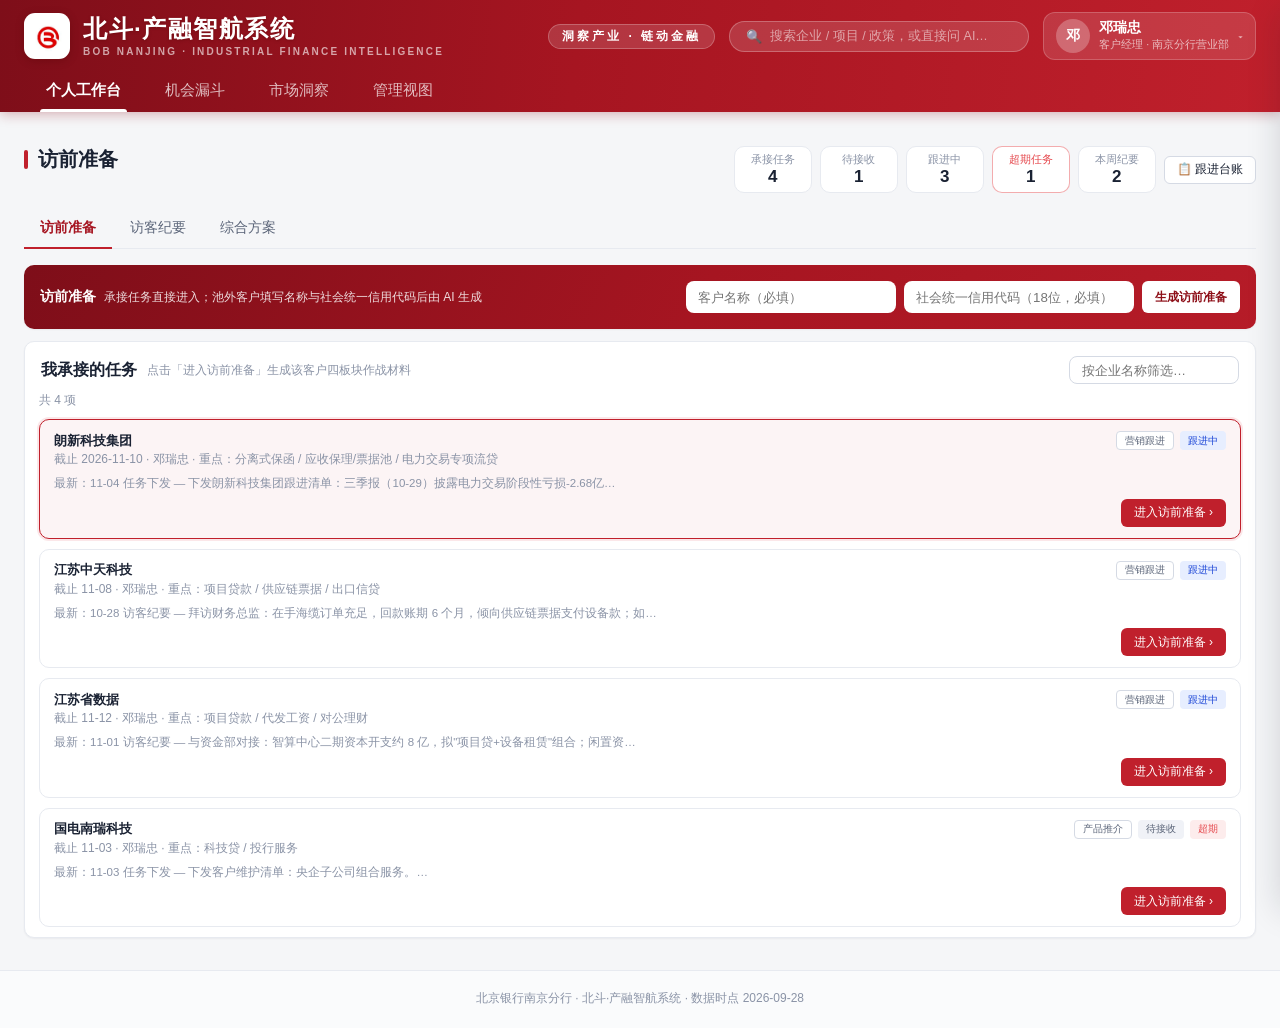
==== commit c81397be: "PC工作台朗新化(与移动端/两看板一致)：任务首条FT0+访前四板(画像/财报/经营朗新分支+拜访要点六议题话术)" ====
--- a/index.html
+++ b/index.html
@@ -1164,9 +1164,9 @@
   </aside>
 
   <!-- 脚本（顺序勿变；迭代升版时递增 ?v=） -->
-  <script src="config/nav.js?v=201"></script>
-  <script src="data/jxmap.js?v=201"></script>
-  <script src="data/mock.js?v=201"></script>
+  <script src="config/nav.js?v=204"></script>
+  <script src="data/jxmap.js?v=204"></script>
+  <script src="data/mock.js?v=204"></script>
   <script>
 /* ============================================================
    轻量 SVG 图表库（无外部依赖，离线可用）
@@ -2013,7 +2013,7 @@
       subs: [...M().funnel.subsSeed],
       tasks: M().funnel.tasksSeed.map(t => Object.assign({}, t, { log: t.log.map(x => Object.assign({}, x)) })),
       tags: {},                /* coId -> [{t, by, d}] 产品经理备注标签 */
-      f: { nets: [], track: '全部', prog: '全部', pos: '全部', wt: '全部', src: '全部', score: '全部', cat: '全部', sig: '全部', lst: '全部', rel: '全部', kw: '', acc: '全部', plist: '全部' },
+      f: { nets: [], city: '全部', credit: '全部', track: '全部', prog: '全部', pos: '全部', wt: '全部', src: '全部', score: '全部', cat: '全部', sig: '全部', lst: '全部', rel: '全部', kw: '', acc: '全部', plist: '全部' },
       conds: [],               /* 自然语言解析出的筛选条件 chips */
       accChips: [],            /* 已选准入标准 chips（多选） */
       claims: [],              /* 客户经理/支行自认领的企业 id（留痕） */
@@ -2092,6 +2092,8 @@
       (f.sig === '全部' || c.sigLv === f.sig) &&
       (f.rel === '全部' || c.rel === f.rel) &&
       (f.lst === '全部' || (f.lst === '上市' ? c.listed.indexOf('是') === 0 : c.listed.indexOf('是') !== 0)) &&
+      (f.city === '全部' || c.city === f.city) &&
+      (f.credit === '全部' || (f.credit === '无存量授信' ? !(c.internal && c.internal.credit) : !!(c.internal && c.internal.credit))) &&
       (c.score >= minScore) &&
       (!f.kw || (c.name + c.short + c.track).includes(f.kw)) &&
       accOk(c) && listOk(c) &&
@@ -2189,10 +2191,9 @@
       const tabs = [
         { id: 'co', name: '客户清单', count: st.admitted ? pool().length : 0 },
         { id: 'proj', name: '项目清单', count: st.projAdmitted ? (M().manage || { projects: [] }).projects.length : 0 },
-        { id: 'sub', name: '订阅的企业', count: st.admitted ? st.subs.filter(id => st.admittedIds.includes(id)).length : 0 },
         { id: 'task', name: '任务下发与跟踪', count: st.tasks.length }];
       let act = S.params.tab;
-      if (!['co', 'sub', 'task', 'proj'].includes(act)) act = 'co';
+      if (!['co', 'task', 'proj'].includes(act)) act = 'co';
       delete S.params.tab;   /* 一次性消费，避免角色切换后残留 */
       renderTabs($('#fnTabs'), tabs, act, t => { act = t; S.params.tab = t; paint(); });
       const paint = () => {
@@ -2262,6 +2263,8 @@
             <div class="fn-fgroup">${netChip('全部')}${NETS().map(netChip).join('')}
               <span class="fn-sep"></span><span class="f-label">赛道</span>
               <select class="select" id="fnTrack" style="width:126px;height:26px">${tracks.map(t => `<option ${f.track === t ? 'selected' : ''}>${t}</option>`).join('')}</select>
+              <span class="fn-sep"></span><span class="f-label">地区</span>
+              <select class="select" id="fnCity" style="width:96px;height:26px">${['全部', ...new Set(all.map(c => c.city))].map(ct => `<option ${f.city === ct ? 'selected' : ''}>${ct}</option>`).join('')}</select>
             </div>
           </div>
           <div class="fn-frow">
@@ -2280,6 +2283,7 @@
               <span class="fn-sep"></span><span class="f-label">上市</span>${['全部', '上市', '未上市'].map(x => `<button class="chip ${f.lst === x ? 'on' : ''}" data-dim="lst" data-v="${x}" style="height:24px;font-size:11px;padding:0 10px">${x}</button>`).join('')}
               <span class="fn-sep"></span><span class="f-label">相关度</span>${dimChip('rel', RELS)}
               <span class="fn-sep"></span><span class="f-label">来源</span>${['全部', 'AI', 'IMP', 'CLAIM'].map(x => `<button class="chip ${f.src === x ? 'on' : ''}" data-dim="src" data-v="${x}" style="height:24px;font-size:11px;padding:0 10px">${x === 'AI' ? 'AI筛选' : x === 'IMP' ? '导入' : x === 'CLAIM' ? '自认领' : '全部'}</button>`).join('')}
+              <span class="fn-sep"></span><span class="f-label">存量授信</span>${['全部', '无存量授信', '有存量授信'].map(x => `<button class="chip ${f.credit === x ? 'on' : ''}" data-dim="credit" data-v="${x}" style="height:24px;font-size:11px;padding:0 10px">${x}</button>`).join('')}
             </div>
           </div>
           <div class="fn-frow">
@@ -2368,6 +2372,7 @@
         });
       });
       const trk = box.querySelector('#fnTrack'); trk.onchange = () => { f.track = trk.value; this.paintCo(box); };
+      const cty = box.querySelector('#fnCity'); if (cty) cty.onchange = () => { f.city = cty.value; this.paintCo(box); };
       box.querySelectorAll('[data-why]').forEach(el => el.onclick = e => { e.stopPropagation(); APP.go('plan', { co: el.dataset.why }); });
       box.querySelectorAll('[data-det]').forEach(b => b.onclick = e => { e.stopPropagation(); APP.go('company', { id: b.dataset.det }); });
       box.querySelectorAll('[data-sub]').forEach(b => b.onclick = e => {
@@ -2375,7 +2380,7 @@
         const id = b.dataset.sub, c = coById(id), i = F().subs.indexOf(id);
         if (i >= 0 && taskOf(id)) { toast(`「${c.short}」已下发跟进任务，不可取消订阅`, 'warn'); return; }
         if (i >= 0) { F().subs.splice(i, 1); toast(`已取消订阅「${c.short}」`); }
-        else { F().subs.push(id); toast(`已订阅「${c.short}」，请在"订阅的企业"中统一下发跟进`); }
+        else { F().subs.push(id); toast(`已订阅「${c.short}」，可在客户清单勾选后批量下发跟进`); }
         this.paintCo(box);
       });
       /* 产品经理：客户清单行内直接下发 */
@@ -3686,6 +3691,25 @@
     /* ---------- Tab2 行业分析：所属行业景气看板 ---------- */
     industryTab(c) {
       const m = M();
+      if (c.name && c.name.indexOf('朗新') >= 0) {
+        return `
+        <div class="card card-pad mb4">
+          <div class="flex-between wrap" style="gap:10px">
+            <div><div class="card-title" style="font-size:var(--fs-lg)">能源数字化与电力产业链 · 行业分析</div>
+              <div class="text-xs text-muted mt1">朗新科技集团 所属行业 ｜ 按《访前准备看板》口径 ｜ 赛道空间：虚拟电厂与充电基础设施（政策锚定）</div></div>
+            <button class="btn btn-ghost btn-sm" onclick="APP.go('manage')">完整产业分析 ›</button>
+          </div>
+          <div class="kpi-grid mt3 mb0" style="grid-template-columns:repeat(4,1fr)">
+            ${kv('市场化交易电量占比', '<b style="font-size:20px">约70%</b>')}${kv('虚拟电厂调节能力', '<b style="font-size:20px">2030年 5000万kW</b>')}${kv('充电设施（2027底）', '<b style="font-size:20px">2800万个</b>')}${kv('三年倍增拉动投资', '<b style="font-size:20px">2000亿+</b>')}
+          </div>
+          <ul class="text-sm text-sub mt3" style="padding-left:18px;line-height:2">
+            <li><span class="tag tag-green" style="height:20px">政策强β</span>"十五五"新型电力系统规划：市场化交易电量占比约70%；能源局2026年部署充电设施"三年倍增"、新型储能2027年1.8亿kW；</li>
+            <li><span class="tag tag-blue" style="height:20px">赛道景气</span>虚拟电厂2025年项目470个、调节能力1685万kW（+70%），市场约百亿、2030年有望破千亿；</li>
+            <li><span class="tag tag-orange" style="height:20px">双刃剑</span>电价市场化既是电力交易盈利来源，也是2026年亏损主因——机会与风险同源；</li>
+            <li><span class="tag tag-cyan" style="height:20px">朗新卡位</span>电力营销2.0核心系统（31省/2.7亿+终端）+ 缴费5亿户 + 新电途1800万用户 + 虚拟电厂25GW——C端能源流量入口业内罕见；竞争压力：电力IT看国网系/远光软件/东方电子，充电聚合看高德/快电。</li>
+          </ul>
+        </div>`;
+      }
       const ci = m.cockpitInd.ciInds;
       const keyByNet = { '新一代通信网': 'ic', '算力网': 'ai', '新型电网': 'ev', '物流网': 'low', '水网': 'low', '城市地下管网': 'low' };
       const key = (c.industry && Object.keys(ci).find(k => ci[k].name.indexOf(String(c.industry).slice(0, 2)) >= 0)) || keyByNet[c.net] || 'ic';
@@ -3740,6 +3764,35 @@
     },
     paintChain(box) {
       const m = M(), cd = m.chainData;
+      const ctxCo = S.reportCo && m.coById(S.reportCo);
+      if (ctxCo && ctxCo.name.indexOf('朗新') >= 0) {
+        box.innerHTML = `
+        <div class="card card-pad mb4">
+          <div class="flex-between wrap" style="gap:12px">
+            <div class="flex" style="gap:12px;align-items:center">
+              <div><div style="font-size:var(--fs-xl);font-weight:700">能源数字化与电力产业链分析报告 · 朗新科技集团</div>
+              <div class="text-xs text-muted mt2">数据时点 2026-10-29 ｜ 产业链定位：电网侧数字化（上游）→ 朗新（软件平台与负荷聚合）→ 电网/发电集团/充电生态（下游）</div></div>
+            </div>
+            <button class="btn btn-ghost" id="chainDl">⬇ 下载报告</button>
+          </div>
+        </div>
+        <div class="grid-2 mb3">
+          <div class="card card-pad"><h3 style="font-size:15px;font-weight:700;margin-bottom:10px">行业景气（政策锚定）</h3>
+            <ul class="text-sm text-sub" style="padding-left:18px;line-height:2">
+              <li>"十五五"新型电力系统：市场化交易电量占比约 <b>70%</b>；虚拟电厂调节能力超 5000万kW；充电设施超 4000万个</li>
+              <li>能源局2026年部署：充电设施"三年倍增"——2027年底2800万个、拉动投资2000亿+；新型储能2027年1.8亿kW</li>
+              <li>虚拟电厂：2025年项目470个、调节能力1685万kW（+70%）；市场约百亿，2030年有望破千亿</li>
+            </ul></div>
+          <div class="card card-pad"><h3 style="font-size:15px;font-weight:700;margin-bottom:10px">朗新卡位与银行机会</h3>
+            <ul class="text-sm text-sub" style="padding-left:18px;line-height:2">
+              <li>链条卡位：营销2.0核心系统（31省/2.7亿终端）+ 缴费5亿户 + 新电途1800万用户 + 虚拟电厂25GW</li>
+              <li>金融切入点：新耀5亿保函（首单）→ 电网应收保理/票据池（257天应收）→ 电力交易专项流贷（扭亏挂钩）</li>
+              <li>风险传导：电价现货波动→交易亏损；股价回撤→质押链压力——授信与现金流绑定、与股价脱敏</li>
+            </ul></div>
+        </div>`;
+        const dlx = box.querySelector('#chainDl'); if (dlx) dlx.onclick = () => toast('行业报告已下载');
+        return;
+      }
       const sec = (no, t) => `<div class="rpt-sec" id="c${no}"><div class="rs-head"><span class="rs-no">${no}</span><span class="rs-title">${t}</span>${srcTip('c' + no)}</div>`;
       let body = '';
       const segOpts = ['全部环节', '芯片设计', '晶圆制造/IDM', '封装测试', '设备/材料', 'EDA/IP'];
@@ -3853,14 +3906,16 @@
       const selCo = m.coById(S.reportCo);
       /* 作战包/抽屉带入企业：搜索框预填当前企业，免二次选择 */
       if (selCo && S._rptCoId !== selCo.id && !F.kw) { F.kw = selCo.short; S._rptCoId = selCo.id; }
-      const r = (selCo && selCo.id === 'TH' && m.reportTH) ? m.reportTH : (selCo && selCo.id === 'XJH' && m.reportXJH) ? m.reportXJH : m.report;
+      const isLXco = selCo && selCo.name && selCo.name.indexOf('朗新') >= 0 && m.reportLX;
+      const r = isLXco ? m.reportLX : (selCo && selCo.id === 'TH' && m.reportTH) ? m.reportTH : (selCo && selCo.id === 'XJH' && m.reportXJH) ? m.reportXJH : m.report;
+      const fullRpt = selCo && r && selCo.id === r.coId;
       if (!S.rptHist) S.rptHist = ['XJH', 'JH', 'TH'];
       if (!Array.isArray(F.files)) F.files = [];
       if (F.mat) F.mat = '';
       const filePool = ['2025年度审计报告.pdf', '2026H1财务报表.xlsx', '前五大客户订单明细.csv', '发明专利清单.pdf', '他行授信批复截图.png'];
       const supOpen = S._rptSupOpen || !!F.req || F.files.length > 0;
-      const formHtml = `
-        <div class="rpt-form mb4" style="flex-direction:column;align-items:stretch;gap:10px">
+      const formHtml = (fullRpt ? `<div class="flex mb4" style="gap:8px;align-items:center"><span class="tag tag-green" style="height:32px;display:inline-flex;align-items:center">✓ ${esc(selCo.short)} · AI 报告已生成</span><button class="btn btn-sm btn-ghost" id="rptReSearch">检索其他企业</button></div>` : ``) + `
+        <div class="rpt-form mb4" style="flex-direction:column;align-items:stretch;gap:10px;${fullRpt ? 'display:none' : ''}">
           <div class="flex" style="gap:10px">
             <div style="position:relative;flex:1;min-width:260px">
               <input id="rptQ" class="rf-ctl" placeholder="企业名称 · 支持模糊搜索，如：晶汇封测 / 晶封" autocomplete="off" value="${esc(F.kw)}" style="width:100%">
@@ -3917,6 +3972,8 @@
         </div>`;
       }
       box.innerHTML = formHtml + content;
+      const rsBtn = box.querySelector('#rptReSearch');
+      if (rsBtn) rsBtn.onclick = () => { const f = box.querySelector('.rpt-form'); if (f) f.style.display = 'flex'; rsBtn.style.display = 'none'; };
       /* 搜索表单绑定（行业 + 模糊搜索 + 补充要求 → 生成） */
       const q = box.querySelector('#rptQ'), sug = box.querySelector('#rptSug');
       const fuzzy = (co, kw) => {
@@ -5113,6 +5170,8 @@
         '新一代通信网': [['通信设备与器件', c.cat === '建设运营商' ? '通信网络建设运营，运营商集采与政企专网为主' : '光模块/射频/卫星等器件供货', 1], ['AI 与算力带动', 'AI 算力建设带动高速光模块/连接需求', 2], ['业务壁垒', '技术认证与客户验证周期长，高速率环节格局集中', 3]],
       }[c.net] || [['主营业务', esc(c.track), 1], ['场景延伸', '产业链上下游协同', 2], ['业务壁垒', '细分领域认证与客户壁垒', 3]];
       const PCS = { 1: '#C0202C', 2: '#2458F5', 3: '#B08A00' };
+      const BIZLX = [['能源数智化（to G/B）', '电力营销2.0核心系统主要服务商，覆盖31省、2.7亿+电力终端用户；客户为国家电网、南方电网、发电能源集团——收入压舱石，利润集中Q4确认。', 1], ['能源互联网（to C/场景）', '生活缴费平台5亿+表计用户、日活近2000万；"新电途"聚合充电1800万+注册用户、充电量75亿度(+65%)；虚拟电厂接入25GW——流量与负荷资源入口。', 2], ['业务闭环（护城河）', '"负荷聚合→充电服务→电力交易→能源优化"：以充电负荷汇聚可调负荷资产，反向支撑电力交易与需求侧响应——场景稀缺性构成竞争壁垒。', 3]];
+      const bizRows = isLX ? BIZLX : BIZ;
       return `
         <div class="flex-between mb2"><b class="text-sm" style="font-size:var(--fs-md)">客户画像</b><span class="text-xs text-muted">来源：AI 访前准备看板</span></div>
         <div class="wp-cloud mb2">
@@ -5121,7 +5180,7 @@
           ${cl(c.pos + '客户', 'wp-cl-a')}${cl('营销进展：' + c.prog, 'wp-cl-b')}${cl('权重：' + c.wt, 'wp-cl-c')}
           ${cl(c.rel, 'wp-cl-a')}${cl('四线得分 ' + c.score, 'wp-cl-b')}${cl(c.city + '属地', 'wp-cl-c')}
         </div>
-        <div class="grid-3 mb2">${BIZ.map(b => `<div class="wp-pcard" style="border-top:3px solid ${PCS[b[2]]}"><div class="t">${esc(b[0])}</div><div class="s">${esc(b[1])}</div></div>`).join('')}</div>
+        <div class="grid-3 mb2">${bizRows.map(b => `<div class="wp-pcard" style="border-top:3px solid ${PCS[b[2]]}"><div class="t">${esc(b[0])}</div><div class="s">${esc(b[1])}</div></div>`).join('')}</div>
         <div class="flex mb2" style="gap:6px;flex-wrap:wrap;align-items:center">
           <span class="text-xs text-muted">✦ 建议服务方案：</span>${(c.prods || []).slice(0, 4).map(pp => `<span class="tag tag-blue" style="height:22px">${esc(pp)}</span>`).join('')}
           <button class="btn btn-text btn-sm" onclick="APP.go('plan',{co:'${c.id}'})">查看综合服务方案 ›</button>
@@ -5132,8 +5191,9 @@
     secHtml(no, t, hint) { return `<div class="wp-sec"><span class="no">${no}</span><b>${t}</b><span class="hint">${hint || ''}</span></div>`; },
     briefHtml(c) {
       const t = (S.fn && S.fn.tasks.find(x => x.co === c.id)) || null;
-      const verdict = c.prog === '突破' ? '重点介入' : c.prog === '攻坚' ? '适度介入' : '培育跟踪';
-      const vSub = `${c.pos}客户 · ${c.prog}档 · 授信评估`;
+      const isLX = c.name && c.name.indexOf('朗新') >= 0;
+      const verdict = isLX ? '适度介入' : c.prog === '突破' ? '重点介入' : c.prog === '攻坚' ? '适度介入' : '培育跟踪';
+      const vSub = isLX ? '授信评估 · 支持类' : `${c.pos}客户 · ${c.prog}档 · 授信评估`;
       const kpi = (k, v, d) => `<div class="wp-kpi"><div class="k">${k}</div><div class="v">${v}</div><div class="d">${d}</div></div>`;
       const cl = (x, cls) => `<span class="wp-cl ${cls}">${esc(x)}</span>`;
       const BIZ = {
@@ -5145,9 +5205,19 @@
         '新一代通信网': [['通信设备与器件', `${c.cat === '建设运营商' ? '通信网络建设运营，运营商集采与政企专网为主' : '光模块/射频/卫星等器件供货，客户为设备商与运营商'}`, 1], ['AI 与算力带动', 'AI算力建设带动高速光模块/连接需求，订单能见度高', 2], ['业务壁垒', '技术认证与客户验证周期长，车规/高速率环节格局集中', 3]],
       }[c.net] || [['主营业务', esc(c.track), 1], ['场景延伸', '产业链上下游协同场景', 2], ['业务壁垒', '细分领域认证与客户壁垒', 3]];
       const PCS = { 1: '#C0202C', 2: '#2458F5', 3: '#B08A00' };
+      const BIZLX = [['能源数智化（to G/B）', '电力营销2.0核心系统主要服务商，覆盖31省、2.7亿+电力终端用户；客户为国家电网、南方电网、发电能源集团——收入压舱石，利润集中Q4确认。', 1], ['能源互联网（to C/场景）', '生活缴费平台5亿+表计用户、日活近2000万；"新电途"聚合充电1800万+注册用户、充电量75亿度(+65%)；虚拟电厂接入25GW——流量与负荷资源入口。', 2], ['业务闭环（护城河）', '"负荷聚合→充电服务→电力交易→能源优化"：以充电负荷汇聚可调负荷资产，反向支撑电力交易与需求侧响应——场景稀缺性构成竞争壁垒。', 3]];
+      const bizRows = isLX ? BIZLX : BIZ;
       /* 六个核心交流议题（问/为什么谈/对应方案/话术示范） */
       const p0 = (c.prods || [])[0] || '项目贷款';
-      const topics = [
+      const LXTOPICS = [
+        { q: '电力交易亏损的敞口结构与2027年合约重签', ask: '问：粤桂现货波动亏损规模、头寸管理方式、2027年度合约重签的定价机制与扭亏路径？', why: '这是2026年亏损2.68亿的直接原因，决定信用基本面何时修复；按"暂时性困难"还是"模式缺陷"定价，是额度上量的前提。', plan: '电力交易专项流贷+扭亏挂钩定价', script: '「三季报我们连夜做了功课——粤桂现货的事，我们理解是电力市场化过程中的阶段性敞口，不是商业模式出了问题。更关心2027年合约重签的定价机制何时明朗；四季度到明年初如果有个现金流过渡期，我们愿意备一笔用途限定购电和保证金的专项流贷，先把通道铺好，扭亏信号确认了再谈上量。」' },
+        { q: '应收账款账龄结构与电网回款节奏', ask: '问：257天周转天数的账龄分布、确权流程、可否接受应收账款质押/保理？', why: '应收占款约20亿+是最大财务痛点，也是供应链金融天然入口；债务人若可确权为国网/南网省级公司，坏账风险极低。', plan: '电网应收保理+票据池', script: '「按45亿收入体量，应收占款应该在20亿上下——电网应收的债务人资质很好，能不能走保理或者应收质押？方便的话给我一份账龄结构表，两周之内我们出一份具体融资方案，价格放到桌面上谈。」' },
+        { q: '现有15+家银行授信格局与用信体验', ask: '问：2026年3月授信框架下各行份额、已用信品种、哪类产品响应最慢？', why: '正面拼价格无意义（四大行与股份行均已入场）；摸清"体验洼地"——保函时效、异地审批、系统对接——才能找到城商行差异化切入口。', plan: '保函T+0+专属服务团队', script: '「合作行十几家，我们今天不是来拼价格的，这个价我们也拼不起。哪类业务您用下来体验最差？您指哪里，我们改哪里——我们的优势是决策链条短：无锡当天就能约到审批人。」' },
+        { q: '新耀能源5亿元保函授信的落地进展', ask: '问：邦道拟为新耀申请的5亿分离式保函授信推进到哪家银行、偏好何种审批路径？', why: '需求已公告但未必落地=明确的业务机会；新耀自身负债率91%，须穿透集团现金流设计缓释结构——"需求明确+风控有解"的最佳首单场景。', plan: '新耀专项授信+收费权质押', script: '「邦道给新耀申请五个亿分离式保函额度，这个需求我们想接。新耀做充电桩和光伏投建营，投标保函是刚需——我们承诺开立时效，当天受理次日出函；担保结构建议邦道担保叠加项目收费权质押，方案先出一版给您参考。」' },
+        { q: '海外业务的结算币种与避险需求', ask: '问：尼泊尔、孟加拉、东南亚、非洲项目的收付币种、回款账期、汇兑避险安排？', why: '海外10余国带来跨境结算、外汇套保、内保外贷需求；本地行审批半径短、费率灵活可抢结算主户——结算绑定是最深的护城河。', plan: '跨境结算主户+锁汇额度', script: '「海外项目回款币种杂、账期长，避险成本是隐性问题。建议从存量项目切入：先挑一两个国家试点，跨境人民币结算和远期锁汇一起做起来。费率比股份行灵活，出了问题当天能找到人。」' },
+        { q: '资本运作：再融资 / 并购 / 资产证券化', ask: '问：是否有新一轮定增/可转债计划、充电桩收费权或电力资产的证券化意愿？', why: 'IPO+2次重组+1次定增传统，2024年刚完成瘦身；商投行联动是提升综合回报（中收+存款）的杠杆，也便于建立超越信贷的关系层级。', plan: '承销+并购贷+收费权ABS', script: '「从IPO到两轮重组、一轮定增，公司资本运作经验很足。往后不管是再融资、并购整合还是充电桩收费权ABS，我们投行条线都愿意提前介入、先把方案备着——节奏你们定，我们做备份。」' },
+      ];
+      const topics = isLX ? LXTOPICS : [
         { q: '订单与项目节奏', ask: '问：未来 6—12 个月订单储备/项目进度如何？正式合同与框架协议各占多少？关键交付与验收节点？', why: `这是${c.cat === '建设运营商' ? '资本开支与融资排期' : '收入与垫资规模'}的直接变量，决定授信上量节奏与期限设计。`, plan: p0, script: `「想先了解贵司${c.cat === '建设运营商' ? '项目核准与资本金安排' : '订单能见度与交付节奏'}——如果四季度到明年有资金过渡需求，我们可以备一笔专项额度，先把通道铺好，节奏由您定。」` },
         { q: '回款与结算方式', ask: '问：主要客户/业主方的账期多长？电汇、票据、平台结算各占多少？可否确权？', why: c.cat === '上游供应商' ? '应收占款是最适合银行工具盘活的板块；链主确权后保理风险极低，是差异化抓手。' : '回款结构决定现金流测算与资金监管方案设计。', plan: (c.prods || []).find(x => /供应链|票据|应收/.test(x)) || '供应链金融', script: `「应收这块我们做了功课——${c.cat === '上游供应商' ? '债务人是链主客户，资质很好，能不能走保理或者应收质押？' : '业主回款的归集与监管方案我们可以出一版'}两周内给您一份具体的融资方案，价格放到桌面上谈。」` },
         { q: '产能与投资安排', ask: '问：现有产能利用率？在建/拟建产线与设备采购的付款计划怎样安排？', why: '资本开支节奏决定中长期融资窗口与产品组合（项目贷/设备更新贷/租赁）。', plan: (c.prods || []).find(x => /项目|设备|技改/.test(x)) || p0, script: `「扩产和设备投入的时间表，我们可以按付款节点测算资金方案，让融资进度跟着项目走，不占用日常周转。」` },
@@ -5167,38 +5237,33 @@
           <div class="wp-verdict"><div class="lv">${verdict}</div><div class="sm">${vSub}</div></div>
         </div>
         <div class="wp-kpis">
-          ${kpi('综合评分', c.score, c.sigLv + ' 级信号 · ' + c.rel)}
-          ${kpi('客户大类', c.cat === '建设运营商' ? '运营商' : '供应商', esc(c.nat))}
-          ${kpi('上市情况', c.listed.indexOf('是') === 0 ? '是' : '否', c.listed.indexOf('是') === 0 ? c.listed.slice(2, 14) : '非上市主体')}
-          ${kpi('营销进展', c.prog, '地位 ' + c.pos + ' · 权重 ' + c.wt)}
-          ${kpi('AI 信号', c.sigLv + ' 级', esc(c.sig[0]).slice(0, 18) + '…')}
-          ${kpi('建议服务方案', (c.prods || []).length + ' 项', (c.prods || []).slice(0, 2).join(' / '))}
+          ${isLX
+            ? [kpi('最新收盘价', '8.40 元', '52周 8.16–20.36'), kpi('总市值', '90.6 亿', 'PB 1.42 ｜ PE(TTM)为负'), kpi('2026Q1-3 营收', '24.61 亿', '同比 +0.61%'), kpi('归母净利', '-2.68 亿', '电力交易阶段性亏损'), kpi('资产负债率', '29.4%', '流动比率 3.12 ｜ 杠杆低'), kpi('35维风险扫描', '28项为零', '无失信/被执行/行政处罚')].join('')
+            : [kpi('综合评分', c.score, c.sigLv + ' 级信号 · ' + c.rel), kpi('客户大类', c.cat === '建设运营商' ? '运营商' : '供应商', esc(c.nat)), kpi('上市情况', c.listed.indexOf('是') === 0 ? '是' : '否', c.listed.indexOf('是') === 0 ? c.listed.slice(2, 14) : '非上市主体'), kpi('营销进展', c.prog, '地位 ' + c.pos + ' · 权重 ' + c.wt), kpi('AI 信号', c.sigLv + ' 级', esc(c.sig[0]).slice(0, 18) + '…'), kpi('建议服务方案', (c.prods || []).length + ' 项', (c.prods || []).slice(0, 2).join(' / '))].join('')}
         </div>
         ${this.secHtml(1, '客户画像', '先看清"他是谁"——标签、定位、业务底盘')}
         <div class="card card-pad mb3">
           <div class="wp-cloud mb2">
-            ${cl(c.listed.indexOf('是') === 0 ? c.listed.slice(2) : '非上市主体', c.listed.indexOf('是') === 0 ? 'wp-cl-a' : 'wp-cl-e')}
-            ${cl(c.net + ' · ' + c.track, 'wp-cl-b')}
-            ${cl(c.cat, 'wp-cl-a')}${cl(c.nat, 'wp-cl-c')}${cl(c.pos + '客户', 'wp-cl-a')}
-            ${cl('营销进展：' + c.prog, 'wp-cl-b')}${cl('权重：' + c.wt, 'wp-cl-c')}${cl(c.rel, 'wp-cl-a')}
-            ${cl('经营四线得分 ' + c.score, 'wp-cl-b')}${cl(c.city + '属地', 'wp-cl-c')}
-          </div>
-          <div class="grid-3 mb2">${BIZ.map(b => `<div class="wp-pcard" style="border-top:3px solid ${PCS[b[2]]}"><div class="t">${esc(b[0])}</div><div class="s">${esc(b[1])}</div></div>`).join('')}</div>
-          <div class="wp-note"><b>画像小结：</b>一家"${esc(c.net)}"方向的${esc(c.nat)}${esc(c.cat)}——经营基本面看${c.cat === '建设运营商' ? '项目核准与现金流' : '链主订单与回款'}（稳），成长弹性看${esc(c.track.split('·')[0])}（跟随${esc(c.net)}建设放量），信用观察点看${c.cat === '上游供应商' ? '客户集中度与账期变化' : '资本开支与资本金到位节奏'}。</div>
+            ${isLX
+              ? ['创业板上市公司 300682', '蚂蚁集团战略股东 ~14.5%', 'AI驱动的能源科技企业', '国网/南网核心供应商', '华为生态战略伙伴', '国家级高新技术企业(2025)', '中国软件150强 · 工信部软件百强', '中国ESG先锋企业', '连续亏损期（2024起）', '大股东高比例质押', '员工持股平台深度绑定', '海外10余国业务'].map((x, i) => cl(x, ['wp-cl-a', 'wp-cl-b', 'wp-cl-c'][i % 3])).join('')
+              : [cl(c.listed.indexOf('是') === 0 ? c.listed.slice(2) : '非上市主体', c.listed.indexOf('是') === 0 ? 'wp-cl-a' : 'wp-cl-e'), cl(c.net + ' · ' + c.track, 'wp-cl-b'), cl(c.cat, 'wp-cl-a') + cl(c.nat, 'wp-cl-c') + cl(c.pos + '客户', 'wp-cl-a'), cl('营销进展：' + c.prog, 'wp-cl-b') + cl('权重：' + c.wt, 'wp-cl-c') + cl(c.rel, 'wp-cl-a'), cl('经营四线得分 ' + c.score, 'wp-cl-b') + cl(c.city + '属地', 'wp-cl-c')].join('')}
+          </div>
+          <div class="grid-3 mb2">${bizRows.map(b => `<div class="wp-pcard" style="border-top:3px solid ${PCS[b[2]]}"><div class="t">${esc(b[0])}</div><div class="s">${esc(b[1])}</div></div>`).join('')}</div>
+          <div class="wp-note"><b>画像小结：</b>${isLX ? '一家"国家队客户+互联网流量+AI叙事"三重基因的能源科技公司——信用基本面看电网（稳），成长弹性看电力交易与充电（波动大），股东看蚂蚁与实控人（背书强但减持/质押并存）。' : '一家"' + esc(c.net) + '"方向的' + esc(c.nat) + esc(c.cat) + '——经营基本面看' + (c.cat === '建设运营商' ? '项目核准与现金流' : '链主订单与回款') + '（稳），成长弹性看' + esc(c.track.split('·')[0]) + '（跟随' + esc(c.net) + '建设放量），信用观察点看' + (c.cat === '上游供应商' ? '客户集中度与账期变化' : '资本开支与资本金到位节奏') + '。'}</div>
         </div>
         ${this.secHtml(2, '建议对接人', '首次拜访由下至上、二次拜访由内至外')}
         <div class="grid-3 mb3">
-          <div class="wp-person"><div class="nm">周敏</div><div class="rl">财务总监</div><div class="pt">资金安排、融资需求、应收与回款、结算方案的实际决策者——<b>方案落地的关键人</b>。</div></div>
-          <div class="wp-person"><div class="nm">王涛</div><div class="rl">董事会秘书 / 综合管理部负责人</div><div class="pt">对外信息与授信框架的统一接口人——<b>首次拜访第一对象</b>。</div></div>
-          <div class="wp-person"><div class="nm">陈志强</div><div class="rl">总经理 / 董事长</div><div class="pt">战略层对话对象：${esc(c.net)}布局、资本运作。<b>二次拜访升级</b>谈综合合作框架。</div></div>
+          ${isLX
+            ? '<div class="wp-person"><div class="nm">王慎勇</div><div class="rl">副总经理 · 董事会秘书（任职13年+）</div><div class="pt">对外信息与授信框架的统一接口人；历次授信、担保、并购公告均经其手——<b>首次拜访第一对象</b>。</div></div><div class="wp-person"><div class="nm">鲁清芳</div><div class="rl">财务总监（任职10年+）</div><div class="pt">资金安排、保函/流贷需求、应收账款与回款、结算方案的实际决策参与者——<b>方案落地的关键人</b>。</div></div><div class="wp-person"><div class="nm">彭知平</div><div class="rl">副董事长 · 总经理</div><div class="pt">战略层对话对象：华为合作、海外拓展、电力交易布局——<b>二次拜访升级</b>谈综合合作框架。</div></div>'
+            : '<div class="wp-person"><div class="nm">周敏</div><div class="rl">财务总监</div><div class="pt">资金安排、融资需求、应收与回款、结算方案的实际决策者——<b>方案落地的关键人</b>。</div></div><div class="wp-person"><div class="nm">王涛</div><div class="rl">董事会秘书 / 综合管理部负责人</div><div class="pt">对外信息与授信框架的统一接口人——<b>首次拜访第一对象</b>。</div></div><div class="wp-person"><div class="nm">陈志强</div><div class="rl">总经理 / 董事长</div><div class="pt">战略层对话对象：' + esc(c.net) + '布局、资本运作。<b>二次拜访升级</b>谈综合合作框架。</div></div>'}
         </div>
         ${this.secHtml(3, '六个核心交流议题（附交流理由）', '每个议题对应《综合服务方案》中的一个模块')}
         <div class="grid-2 mb3">${topicHtml}</div>
         ${this.secHtml(4, '拜访注意事项', '时机 · 姿态 · 合规')}
         <div class="grid-3 mb3">
-          <div class="card card-pad"><b class="text-sm mb2" style="display:block">时机选择</b><ul class="text-sm text-sub" style="padding-left:18px;line-height:1.9"><li>${c.prog === '突破' ? '<b>方案窗口在 11 月内</b>，错过需等下一周期；' : c.prog === '攻坚' ? '年底前是授信落地窗口；' : '以建立联系为主，不急于报价；'}</li><li>首访锁财务口 → 两周内提交定制方案 → 纳入年度授信盘子。</li></ul></div>
-          <div class="card card-pad"><b class="text-sm mb2" style="display:block">姿态与话术</b><ul class="text-sm text-sub" style="padding-left:18px;line-height:1.9"><li>切忌泛泛推销与低价竞争；</li><li>带具体方案上门：${esc((c.prods || []).slice(0, 2).join('、'))}要点与测算；</li><li>他行合作、股价等话题<b>不主动评论</b>。</li></ul></div>
-          <div class="card card-pad"><b class="text-sm mb2" style="display:block">合规红线</b><ul class="text-sm text-sub" style="padding-left:18px;line-height:1.9"><li>未公开数据按内幕信息管理，不用于营销对比；</li><li>调查数据以审计报告与公告为准，舆情仅作参考；</li><li>不承诺额度、利率、审批时限。</li></ul></div>
+          ${isLX
+            ? '<div class="card card-pad"><b class="text-sm mb2" style="display:block">时机选择</b><ul class="text-sm text-sub" style="padding-left:18px;line-height:1.9"><li>三季报（10/29）刚披露亏损：以<b>"倾听+方案"</b>姿态切入，避开业绩敏感追问；</li><li>Q4为利润确认旺季——<b>年底前是授信落地黄金窗口</b>（3年期授信框架2026年内落地）；</li><li>节奏：首访锁财务总监+资金岗 → 两周内提交定制方案 → 纳入2027年度授信盘子。</li></ul></div><div class="card card-pad"><b class="text-sm mb2" style="display:block">姿态与话术</b><ul class="text-sm text-sub" style="padding-left:18px;line-height:1.9"><li>财务团队成熟、合作行15+家：<b>切忌泛泛推销与低价竞争</b>；</li><li>带具体方案上门：保函时效承诺、应收账款融资模型、跨境结算报价；</li><li>质押、减持话题<b>不主动评论</b>；对方提及则聚焦"银行看现金流与主体资质，不博弈股价"。</li></ul></div><div class="card card-pad"><b class="text-sm mb2" style="display:block">合规红线</b><ul class="text-sm text-sub" style="padding-left:18px;line-height:1.9"><li>内幕信息管理：接触未公开数据须按<b>内幕信息知情人管理</b>处理，不得用于营销对比；</li><li>调查数据以<b>审计报告与公告</b>为准，舆情仅作参考；</li><li>子公司授信（新耀）须穿透资金用途，防止资金回流集团补质押。</li></ul></div>'
+            : '<div class="card card-pad"><b class="text-sm mb2" style="display:block">时机选择</b><ul class="text-sm text-sub" style="padding-left:18px;line-height:1.9"><li>' + (c.prog === '突破' ? '<b>方案窗口在 11 月内</b>，错过需等下一周期；' : c.prog === '攻坚' ? '年底前是授信落地窗口；' : '以建立联系为主，不急于报价；') + '</li><li>首访锁财务口 → 两周内提交定制方案 → 纳入年度授信盘子。</li></ul></div><div class="card card-pad"><b class="text-sm mb2" style="display:block">姿态与话术</b><ul class="text-sm text-sub" style="padding-left:18px;line-height:1.9"><li>切忌泛泛推销与低价竞争；</li><li>带具体方案上门：' + esc((c.prods || []).slice(0, 2).join('、')) + '要点与测算；</li><li>他行合作、股价等话题<b>不主动评论</b>。</li></ul></div><div class="card card-pad"><b class="text-sm mb2" style="display:block">合规红线</b><ul class="text-sm text-sub" style="padding-left:18px;line-height:1.9"><li>未公开数据按内幕信息管理，不用于营销对比；</li><li>调查数据以审计报告与公告为准，舆情仅作参考；</li><li>不承诺额度、利率、审批时限。</li></ul></div>'}
         </div>
         <details class="mb3" id="wpMoreWrap">
           <summary class="btn btn-ghost wp-more-btn" style="list-style:none;text-align:center;cursor:pointer">展开更多：股权治理 · 集团架构 · 财务速览 · 资本表现 · 行业地位 · 风险排查（5-10） ▾</summary>
@@ -5357,12 +5422,28 @@
     rptBriefHtml(c) {
       const m = M();
       const isTH = c.id === 'TH' && m.reportTH, isXJH = c.id === 'XJH' && m.reportXJH;
-      const full = c.id === 'JH' || isTH || isXJH;
+      const isLX = c.name && c.name.indexOf('朗新') >= 0;
+      const full = c.id === 'JH' || isTH || isXJH || isLX;
       const row = (k, v, hot) => `<div style="display:flex;padding:6px 0;border-bottom:1px dashed var(--line);gap:10px"><span style="width:104px;flex-shrink:0;color:var(--t3);font-size:12px;line-height:22px">${k}</span><span class="text-sm" style="font-weight:600;line-height:22px;${hot ? 'color:var(--brand-600)' : ''}">${v}</span></div>`;
       const kpi = (k, v, d) => `<div class="wp-kpi"><div class="k">${k}</div><div class="v">${v}</div><div class="d">${d}</div></div>`;
       const cl = (x, cls) => `<span class="wp-cl ${cls}">${esc(x)}</span>`;
       /* ---- 企业专属数据（沿用原访前一页纸 full 分支） ---- */
-      const D = full ? (isXJH ? {
+      const D = full ? (isLX ? {
+        verdict: '适度介入', vsub: '授信评估 · 支持类', score: 82.5,
+        kpis: [kpi('最新收盘价', '8.40 元', '52周 8.16–20.36'), kpi('总市值', '90.6 亿', 'PB 1.42 ｜ PE(TTM)为负'), kpi('2026Q1-3 营收', '24.61 亿', '同比 +0.61%'), kpi('归母净利', '-2.68 亿', '电力交易阶段性亏损'), kpi('资产负债率', '29.4%', '流动比率 3.12 ｜ 杠杆低'), kpi('2025 经营现金流', '+4.78 亿', '2026Q1-3 为 -4.15 亿'), kpi('股息率', '2.26%', '年初至今股价 -43.9%'), kpi('35维风险扫描', '28项为零', '无失信/被执行/行政处罚')],
+        tags: ['创业板上市公司 300682', '总部·无锡（苏南属地）', '蚂蚁集团战略股东 ~14.5%', 'AI驱动的能源科技企业', '国网/南网核心供应商', '国家级高新技术企业（2025）', '中国软件150强 · 工信部软件百强', '华为生态战略伙伴', '连续亏损期（2024起）', '大股东高比例质押', '员工持股平台深度绑定', '海外10余国业务'],
+        biz: [['能源数智化（to G/B）', '电力营销2.0、用电采集、负控、数据中台、AI应用、市场化交易结算。客户为国家电网、南方电网、发电能源集团——收入压舱石，利润集中Q4确认。', 1], ['能源互联网（to C/场景）', '生活缴费平台5亿+表计用户、日活近2000万；"新电途"聚合充电1800万+注册用户；虚拟电厂接入25GW；电力市场化交易——流量与负荷资源入口。', 2], ['业务闭环（护城河）', '"负荷聚合 → 充电服务 → 电力交易 → 能源优化"：以充电负荷为基础汇聚可调负荷资产，反向支撑电力交易与需求侧响应——场景稀缺性构成竞争壁垒。', 3]],
+        persons: [['王慎勇', '副总经理 · 董事会秘书（任职13年+）', '对外信息与授信框架的统一接口人；历次授信、担保、并购公告均经其手——首次拜访第一对象。'], ['鲁清芳', '财务总监（任职10年+）', '资金安排、保函/流贷需求、应收账款与回款、结算方案的实际决策参与者——方案落地的关键人。'], ['彭知平', '副董事长 · 总经理', '战略层对话对象：华为合作、海外拓展、电力交易布局——二次拜访升级，谈综合合作框架。']],
+        topics: [
+          ['电力交易亏损的敞口结构与2027年合约重签', '粤桂现货波动亏损规模、头寸管理方式、2027年度合约重签的定价机制与扭亏路径。', '这是2026年亏损2.68亿的直接原因，决定其信用基本面何时修复；按"暂时性困难"还是"模式缺陷"定价，是额度上量的前提。', '电力交易专项流贷+扭亏挂钩定价'],
+          ['应收账款账龄结构与电网回款节奏', '257天周转天数的账龄分布、确权流程、可否接受应收账款质押/保理。', '应收占款是最大财务痛点，也是供应链金融的天然入口；债务人若可确权为国网/南网省级公司，坏账风险极低。', '电网应收保理+票据池'],
+          ['现有15+家银行授信格局与用信体验', '2026年3月授信框架下各行份额、已用信品种、哪类产品响应最慢。', '正面拼价格无意义（四大行与股份行均已入场）；摸清"体验洼地"——保函时效、异地审批、系统对接——才能找到城商行差异化切入口。', '保函T+0+专属服务团队'],
+          ['新耀能源5亿元保函授信的落地进展', '邦道拟为新耀申请的5亿分离式保函授信推进到哪家银行、偏好何种审批路径。', '需求已公告但未必落地=明确的业务机会；新耀自身负债率91%，须穿透集团现金流设计缓释结构——"需求明确+风控有解"的最佳首单场景。', '新耀专项授信+收费权质押'],
+          ['海外业务的结算币种与避险需求', '尼泊尔、孟加拉、东南亚、非洲项目的收付币种、回款账期、汇兑避险安排。', '海外10余国带来跨境结算、外汇套保、内保外贷需求；本地行审批半径短、费率灵活可抢结算主户——结算绑定是最深的护城河。', '跨境结算主户+锁汇额度'],
+          ['资本运作计划：再融资 / 并购 / 资产证券化', '是否有新一轮定增/可转债计划、充电桩或电力资产的证券化意愿、并购整合方向。', '公司有IPO+2次重组+1次定增传统，2024年刚完成瘦身；商行+投行联动是提升综合回报（中收+存款）的杠杆。', '承销+并购贷+收费权ABS'],
+        ],
+        attention: ['三季报（10/29）刚披露亏损：以"倾听+方案"姿态切入，避开业绩敏感追问；年底前是授信落地黄金窗口（3年期授信框架2026年内落地）；', '节奏：首访锁财务总监+资金岗 → 两周内提交定制方案 → 争取纳入2027年度授信盘子；', '财务团队成熟、合作行15+家：切忌泛泛推销与低价竞争，带保函时效承诺、应收账款融资模型、跨境结算报价上门；', '质押、减持话题不主动评论；接触未公开数据须按内幕信息知情人管理处理；', '子公司授信（新耀）须穿透资金用途，防止资金回流集团补质押。'],
+      } : isXJH ? {
         verdict: '适度介入', vsub: '授信评估 · 支持类', score: 85,
         kpis: [kpi('综合评分', '85', 'AI评级 A'), kpi('核心份额', '约29%', '400G+芯片基座全球'), kpi('头部客户', '旭创/新易盛', '光模块前二'), kpi('资质', '小巨人', '国家级专精特新'), kpi('上市', '新三板', '挂牌公司'), kpi('延伸', '机器人部件', '车载/激光雷达')],
         tags: ['新三板上市公司', '国家级专精特新"小巨人"', '光通信精密零部件', '400G+全球市占29%', '客户：中际旭创/新易盛', '机器人精密零部件延伸'],
@@ -5426,11 +5507,14 @@
       const hero = (verdictLv, vsub2, titleTxt, subTxt) => `
         <div class="wp-hero"><div><div class="eyebrow">访前准备 · 客户经理速览</div><h2>${titleTxt}</h2><div class="sub">${subTxt}</div></div>
         <div class="wp-verdict"><div class="lv">${verdictLv}</div><div class="sm">${vsub2}</div></div></div>`;
-      const sub = isXJH ? '新三板挂牌 ｜ 光通信精密零部件 ｜ 注册地：无锡新吴 ｜ 数据基准日：2026-10-30 ｜ 配套：《综合服务方案》看板'
+      const sub = isLX ? '300682.SZ ｜ 创业板（2017-08上市）｜ 注册地：江苏无锡 ｜ 能源数字化应用软件 ｜ 数据基准日：2026-10-29 ｜ 配套：《综合服务方案》看板'
+        : isXJH ? '新三板挂牌 ｜ 光通信精密零部件 ｜ 注册地：无锡新吴 ｜ 数据基准日：2026-10-30 ｜ 配套：《综合服务方案》看板'
         : isTH ? 'Pre-IPO · 科创板辅导中（预计2027发行）｜ 晶圆制造 IDM ｜ 无锡新吴 · 员工8600人 ｜ 数据基准日：2026-10-30'
         : full ? '北交所已问询 ｜ 封装测试（先进封装）｜ 无锡锡山 · 员工1750人 ｜ 数据基准日：2026-09-28'
         : `${esc(c.city || '')}·${esc(c.zone || '')} ｜ ${esc(c.seg || '')} ｜ 数据基准日：2026-09-28`;
       const PCS = { 1: '#C0202C', 2: '#2458F5', 3: '#B08A00' };
+      const BIZLX = [['能源数智化（to G/B）', '电力营销2.0核心系统主要服务商，覆盖31省、2.7亿+电力终端用户；客户为国家电网、南方电网、发电能源集团——收入压舱石，利润集中Q4确认。', 1], ['能源互联网（to C/场景）', '生活缴费平台5亿+表计用户、日活近2000万；"新电途"聚合充电1800万+注册用户、充电量75亿度(+65%)；虚拟电厂接入25GW——流量与负荷资源入口。', 2], ['业务闭环（护城河）', '"负荷聚合→充电服务→电力交易→能源优化"：以充电负荷汇聚可调负荷资产，反向支撑电力交易与需求侧响应——场景稀缺性构成竞争壁垒。', 3]];
+      const bizRows = isLX ? BIZLX : BIZ;
       return `
         ${this.rptSide(c, 'brief')}
         ${hero(D.verdict, D.vsub, esc(c.name), sub)}
@@ -5439,7 +5523,9 @@
         <div class="mb3">
           <div class="wp-cloud mb2">${D.tags.map((x, i) => cl(x, ['wp-cl-a', 'wp-cl-b', 'wp-cl-c'][i % 3])).join('')}</div>
           <div class="grid-3 mb2">${D.biz.map(b => `<div class="wp-pcard" style="border-top:3px solid ${PCS[b[2]]}"><div class="t">${esc(b[0])}</div><div class="s">${esc(b[1])}</div></div>`).join('')}</div>
-          ${full ? (isXJH
+          ${full ? (isLX
+            ? `<div class="wp-note"><b>画像小结：</b>一家"国家队客户+互联网流量+AI叙事"三重基因的能源科技公司——信用基本面看电网（稳），成长弹性看电力交易与充电（波动大），股东看蚂蚁与实控人（背书强但减持/质押并存）。</div>`
+            : isXJH
             ? `<div class="wp-note"><b>画像小结：</b>围绕头部客户供应链与算力需求切入——400G+芯片基座全球市占约 29%，先核实新增订单、交付回款与扩产设备付款节奏，再组合评估订单融资与设备融资方案。</div>`
             : isTH
             ? `<div class="wp-note"><b>画像小结：</b>二期资本开支高峰 + IPO 辅导期双窗口叠加——以"中长期追加额度 + IPO 全周期服务"由参团行升级主办行，方案窗口在 <b style="color:var(--danger-500)">2026 年 Q4 前</b>，需行长级拜访背书。</div>`
@@ -5474,7 +5560,9 @@
             </div>
             ${this.secHtml(7, '财务速览', '关键指标（亿 / %）')}
             <div class="card card-pad mb3">
-              ${full ? (isXJH
+              ${full ? (isLX
+            ? `<div class="wp-note"><b>画像小结：</b>一家"国家队客户+互联网流量+AI叙事"三重基因的能源科技公司——信用基本面看电网（稳），成长弹性看电力交易与充电（波动大），股东看蚂蚁与实控人（背书强但减持/质押并存）。</div>`
+            : isXJH
                 ? row('全球市场份额', '400G+ 芯片基座约 29%', true) + row('头部客户', '中际旭创 / 新易盛', true) + row('延伸方向', '机器人精密零部件 · 车载镜头', false) + row('融资阶段', '新三板挂牌', true)
                 : isTH
                 ? row('营收增速', '+35%（行业 +15%）', true) + row('研发占比', '19.1%（行业 15%）', true) + row('资产负债率', '58% · 重资产扩产期', false) + row('自由现金流', '<span style="color:var(--danger-500)">-38 亿 · 二期缺口约 48 亿</span>', true)
@@ -5484,14 +5572,18 @@
             </div>
             ${this.secHtml(8, '资本市场表现', '不博弈股价，但须理解波动来源')}
             <div class="card card-pad mb3">
-              ${full ? (isXJH ? '<ul class="text-sm text-sub" style="padding-left:18px;line-height:2"><li>新三板挂牌主体，规范治理；</li><li>关注北交所/创业板转板安排与做市流动性；</li><li>客户为头部光模块厂商，业绩随算力资本开支波动。</li></ul>'
+              ${full ? (isLX
+            ? `<div class="wp-note"><b>画像小结：</b>一家"国家队客户+互联网流量+AI叙事"三重基因的能源科技公司——信用基本面看电网（稳），成长弹性看电力交易与充电（波动大），股东看蚂蚁与实控人（背书强但减持/质押并存）。</div>`
+            : isXJH ? '<ul class="text-sm text-sub" style="padding-left:18px;line-height:2"><li>新三板挂牌主体，规范治理；</li><li>关注北交所/创业板转板安排与做市流动性；</li><li>客户为头部光模块厂商，业绩随算力资本开支波动。</li></ul>'
                 : isTH ? '<ul class="text-sm text-sub" style="padding-left:18px;line-height:2"><li>Pre-IPO · 科创板辅导中（预计 2027 年发行）；</li><li><b style="color:var(--danger-500)">国开行/中行均在争取募集资金监管行</b>——竞标窗口 2026Q4 前；</li><li>估值锚：一级市场 680 亿（Pre-IPO 轮），投行服务提前卡位。</li></ul>'
                 : '<ul class="text-sm text-sub" style="padding-left:18px;line-height:2"><li>北交所 IPO 已问询（09-26 募投产能消化）；</li><li>问询回复前后是票易贷落地与募资监管预案窗口；</li><li>关注解禁节奏与股东减持公告。</li></ul>')
               : `<ul class="text-sm text-sub" style="padding-left:18px;line-height:2"><li>${esc(c.ipo || '非上市主体——关注 Pre-IPO/股权融资进展')}；</li><li>资本运作诉求详见企业 AI 报告 §10。</li></ul>`}
             </div>
             ${this.secHtml(9, '政策与产业机会', '政策强β + 产业节奏')}
             <div class="card card-pad mb3">
-              ${full ? (isXJH
+              ${full ? (isLX
+            ? `<div class="wp-note"><b>画像小结：</b>一家"国家队客户+互联网流量+AI叙事"三重基因的能源科技公司——信用基本面看电网（稳），成长弹性看电力交易与充电（波动大），股东看蚂蚁与实控人（背书强但减持/质押并存）。</div>`
+            : isXJH
                 ? '<ul class="text-sm text-sub" style="padding-left:18px;line-height:2"><li><b>政策机会：</b>"小巨人"资质是科技金融方案的沟通基础，申报窗口现场核实；</li><li><b>产业动态：</b>AI 算力推动 800G+ 光模块升级，器件升级需求外溢。</li></ul>'
                 : isTH ? '<ul class="text-sm text-sub" style="padding-left:18px;line-height:2"><li><b>政策机会：</b>制造业中长期贷款 + <b style="color:var(--danger-500)">国家级重大项目名单</b>，二期扩产完全符合导向；</li><li><b>产业动态：</b>车规功率 CAGR 约 25%、本土供给率不足 30%——国产替代长周期确定。</li></ul>'
                 : '<ul class="text-sm text-sub" style="padding-left:18px;line-height:2"><li><b>政策机会：</b>「芯火计划」领航贷<b style="color:var(--danger-500)">贴息 12-31 截止申报</b>，可协助梳理材料；</li><li><b>产业动态：</b>存储涨价带动封测扩产潮，先进封装产能吃紧，设备融资需求上行。</li></ul>')
@@ -5745,6 +5837,44 @@
     /* ---------- AI作战包 · Tab2 财报与征信 ---------- */
     finCredHtml(c) {
       const o = c.internal || { credit: 0, used: 0, deposit: 0, settle: 0, products: [] };
+      if (c.name && c.name.indexOf('朗新') >= 0) {
+        const finLX = [
+          ['营业收入（2026Q1-3）', '24.61 亿', '同比 +0.61% ｜ 2025全年 45.17亿'],
+          ['归母净利润', '-2.68 亿', '电力现货交易合约性亏损'],
+          ['资产负债率', '29.4%', '流动比率 3.12 ｜ 杠杆低'],
+          ['应收账款周转', '257 天', '历史161-177天 · 骤升为核心痛点'],
+          ['经营性现金流', '-4.15 亿', '2025年为 +4.78亿 ｜ 购电保证金占用'],
+          ['毛利率', '41.1%', '软件属性稳定 40%+ ｜ 主业造血未受损'],
+        ];
+        const credLX = [
+          ['征信记录', '无不良 · 无关注类（35维扫描28项为零）'],
+          ['涉诉情况', '裁判文书7 / 立案14 / 开庭18——常规合同纠纷，无重大未决诉讼'],
+          ['对外担保', '累计审议13亿（占净资产19.14%）· 实际发生6.69亿 · 均体系内无逾期'],
+          ['失信/被执行', '0 · 主体信用清洁'],
+          ['他行授信', '合作行15+家 · 2026年度授信框架充足'],
+          ['本行授信', '无存量授信（首授攻坚目标 · 存量口径）'],
+        ];
+        return `
+        <div class="wp-kpis">
+          <div class="wp-kpi"><div class="k">综合评分</div><div class="v">82.5</div><div class="d">A 级信号 · 一般相关</div></div>
+          <div class="wp-kpi"><div class="k">行内合作</div><div class="v">未合作</div><div class="d">首授攻坚目标</div></div>
+          <div class="wp-kpi"><div class="k">总市值</div><div class="v">90.6 亿</div><div class="d">PB 1.42 ｜ 股息率 2.26%</div></div>
+        </div>
+        ${this.secHtml(1, '财报速览（AI 解析 · 三季报披露口径）', '数据基准日 2026-10-29')}
+        <div class="card card-pad mb3">
+          <div class="grid-3" style="grid-template-columns:repeat(3,1fr);gap:10px">
+            ${finLX.map(f2 => `<div class="wp-pcard" style="border-top:3px solid ${f2[1].indexOf('-') === 0 || f2[0].indexOf('应收') >= 0 || f2[0].indexOf('现金流') >= 0 ? '#D96A72' : '#12A981'}"><div class="t">${f2[0]}</div><div class="s"><b style="font-size:15px">${f2[1]}</b><br><span class="text-xs text-muted">${f2[2]}</span></div></div>`).join('')}
+          </div>
+          <div class="wp-note mt2"><b>AI 财报结论：</b>2024年首亏为剥离非核心业务的"手术式出清"（一次性影响4.88亿）；2026年亏损为电力现货交易<b>合约性亏损</b>——"仅限2026年度"须以2026年报+2027Q1验证；应收257天骤升（占款约20亿+）既是最大痛点也是保理切入入口；资产负债率29.4%、权益58.3亿，授信容量充足。</div>
+        </div>
+        ${this.secHtml(2, '征信速览', '正式环境接入人行征信后按授权生成')}
+        <div class="card card-pad">
+          <div class="grid-3" style="grid-template-columns:repeat(3,1fr);gap:10px">
+            ${credLX.map(x => `<div class="wp-pcard" style="border-top:3px solid #16A34A"><div class="t">${x[0]}</div><div class="s">${x[1]}</div></div>`).join('')}
+          </div>
+          <div class="wp-note mt2"><b>提示：</b>质押记录集中在控股股东链条（历史占比一度达总股本15%+）——贷后按月监测质押率，授信决策不与股价挂钩；征信信息仅限授信用途，需客户书面授权后查询。</div>
+        </div>`;
+      }
       const fin = [
         ['营业收入', c.pos === '战略' ? '86.2 亿' : c.pos === '腰部' ? '23.5 亿' : '5.8 亿', '同比 +18%'],
         ['归母净利润', c.pos === '战略' ? '6.4 亿' : c.pos === '腰部' ? '1.6 亿' : '0.32 亿', '同比 +12%'],
@@ -5812,9 +5942,9 @@
     /* 拜访注意事项（时机/姿态/合规 三卡，与访前一页纸同源口径） */
     attentionHtml(c) {
       return `<div class="grid-3">
-          <div class="card card-pad"><b class="text-sm mb2" style="display:block">时机选择</b><ul class="text-sm text-sub" style="padding-left:18px;line-height:1.9"><li>${c.prog === '突破' ? '<b>方案窗口在 11 月内</b>，错过需等下一周期；' : c.prog === '攻坚' ? '年底前是授信落地窗口；' : '以建立联系为主，不急于报价；'}</li><li>首访锁财务口 → 两周内提交定制方案 → 纳入年度授信盘子。</li></ul></div>
-          <div class="card card-pad"><b class="text-sm mb2" style="display:block">姿态与话术</b><ul class="text-sm text-sub" style="padding-left:18px;line-height:1.9"><li>切忌泛泛推销与低价竞争；</li><li>带具体方案上门：${esc((c.prods || []).slice(0, 2).join('、'))}要点与测算；</li><li>他行合作、股价等话题<b>不主动评论</b>。</li></ul></div>
-          <div class="card card-pad"><b class="text-sm mb2" style="display:block">合规红线</b><ul class="text-sm text-sub" style="padding-left:18px;line-height:1.9"><li>未公开数据按内幕信息管理，不用于营销对比；</li><li>调查数据以审计报告与公告为准，舆情仅作参考；</li><li>不承诺额度、利率、审批时限。</li></ul></div>
+          ${isLX
+            ? '<div class="card card-pad"><b class="text-sm mb2" style="display:block">时机选择</b><ul class="text-sm text-sub" style="padding-left:18px;line-height:1.9"><li>三季报（10/29）刚披露亏损：以<b>"倾听+方案"</b>姿态切入，避开业绩敏感追问；</li><li>Q4为利润确认旺季——<b>年底前是授信落地黄金窗口</b>（3年期授信框架2026年内落地）；</li><li>节奏：首访锁财务总监+资金岗 → 两周内提交定制方案 → 纳入2027年度授信盘子。</li></ul></div><div class="card card-pad"><b class="text-sm mb2" style="display:block">姿态与话术</b><ul class="text-sm text-sub" style="padding-left:18px;line-height:1.9"><li>财务团队成熟、合作行15+家：<b>切忌泛泛推销与低价竞争</b>；</li><li>带具体方案上门：保函时效承诺、应收账款融资模型、跨境结算报价；</li><li>质押、减持话题<b>不主动评论</b>；对方提及则聚焦"银行看现金流与主体资质，不博弈股价"。</li></ul></div><div class="card card-pad"><b class="text-sm mb2" style="display:block">合规红线</b><ul class="text-sm text-sub" style="padding-left:18px;line-height:1.9"><li>内幕信息管理：接触未公开数据须按<b>内幕信息知情人管理</b>处理，不得用于营销对比；</li><li>调查数据以<b>审计报告与公告</b>为准，舆情仅作参考；</li><li>子公司授信（新耀）须穿透资金用途，防止资金回流集团补质押。</li></ul></div>'
+            : '<div class="card card-pad"><b class="text-sm mb2" style="display:block">时机选择</b><ul class="text-sm text-sub" style="padding-left:18px;line-height:1.9"><li>' + (c.prog === '突破' ? '<b>方案窗口在 11 月内</b>，错过需等下一周期；' : c.prog === '攻坚' ? '年底前是授信落地窗口；' : '以建立联系为主，不急于报价；') + '</li><li>首访锁财务口 → 两周内提交定制方案 → 纳入年度授信盘子。</li></ul></div><div class="card card-pad"><b class="text-sm mb2" style="display:block">姿态与话术</b><ul class="text-sm text-sub" style="padding-left:18px;line-height:1.9"><li>切忌泛泛推销与低价竞争；</li><li>带具体方案上门：' + esc((c.prods || []).slice(0, 2).join('、')) + '要点与测算；</li><li>他行合作、股价等话题<b>不主动评论</b>。</li></ul></div><div class="card card-pad"><b class="text-sm mb2" style="display:block">合规红线</b><ul class="text-sm text-sub" style="padding-left:18px;line-height:1.9"><li>未公开数据按内幕信息管理，不用于营销对比；</li><li>调查数据以审计报告与公告为准，舆情仅作参考；</li><li>不承诺额度、利率、审批时限。</li></ul></div>'}
         </div>`;
     },
     /* ---------- 综合服务方案（右侧面板版：方案看板 + 迭代记录入口） ---------- */
@@ -5846,6 +5976,13 @@
     /* ---------- Tab2：访客纪要 ---------- */
     /* ---------- 二级·综合方案（中台产品部门协同作战：AI初稿 → 逐条确认/修订 → 定稿） ---------- */
     planItems(c) {
+      if (c.name && c.name.indexOf('朗新') >= 0) return [
+        { k: 'total', label: '首期授信总额 2.0 亿（保函 8000万 + 专项流贷 6000万 + 供应链 6000万）' },
+        { k: 'creditA', label: '信贷A · 电力交易专项流贷 6000万（用途限定购电/保证金，设"2027扭亏挂钩"分档利率与退出条款）' },
+        { k: 'creditB', label: '信贷B · 电网应收保理/票据池 6000万（应收周转257天、占用20亿+，国网/南网省级公司确权后风险极低）' },
+        { k: 'creditC', label: '信贷C · 分离式保函 8000万（软件投标刚需+新耀5亿保函需求已公告，承诺当天受理次日出函）' },
+        { k: 'noncredit', label: '非信贷六大模块（结算与司库/供应链金融/跨境金融/资本市场/并购撮合/绿色金融），预计年综合收益约900万+，目标结算主户' },
+      ];
       const p = (c.prods || []).length ? c.prods : ['流动资金贷款'];
       const total = c.pos === '战略' ? '2.0 亿' : c.pos === '腰部' ? '1.2 亿' : '0.8 亿';
       return [
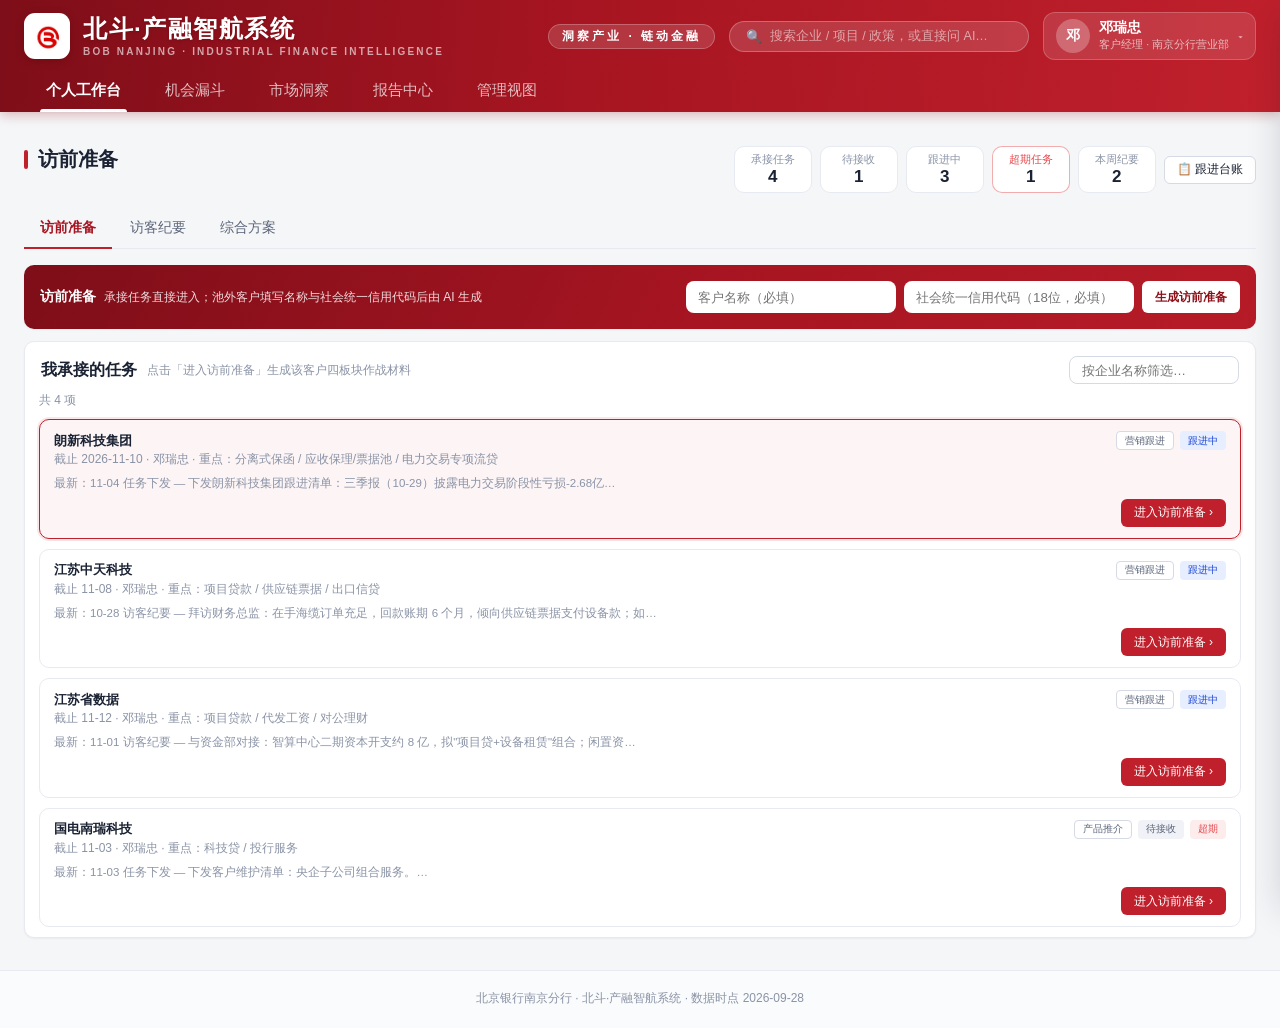
==== commit ce829a82: "AI智能分析更名报告中心：企业研报改搜索式准入(企业名/统一社会信用代码,漏斗池uscc按fnDemoFill补齐)+去视角后缀；我的报告改页签行最右侧按钮(点击红色高亮区别页签)；访前报告搜索同步支" ====
--- a/index.html
+++ b/index.html
@@ -1164,9 +1164,9 @@
   </aside>
 
   <!-- 脚本（顺序勿变；迭代升版时递增 ?v=） -->
-  <script src="config/nav.js?v=204"></script>
-  <script src="data/jxmap.js?v=204"></script>
-  <script src="data/mock.js?v=204"></script>
+  <script src="config/nav.js?v=208"></script>
+  <script src="data/jxmap.js?v=208"></script>
+  <script src="data/mock.js?v=208"></script>
   <script>
 /* ============================================================
    轻量 SVG 图表库（无外部依赖，离线可用）
@@ -1537,7 +1537,6 @@
     /* 面包屑：一级导航页不显示层级（导航即层级）；跳转页/明细页显示「父级 › 当前」可点击返回 */
     const CRUMB_PARENT = {
       news: { v: 'insight', n: '市场洞察' },
-      report: { v: 'insight', n: '市场洞察' },
       company: { v: 'funnel', n: '客户清单' },
       plan: { v: 'funnel', n: '客户清单' },
       visitReport: { v: 'workbench', n: '个人工作台' },
@@ -1600,8 +1599,8 @@
   /* ---------- 顶部导航 / 用户（V4：五大一级导航） ---------- */
   function renderNav() {
     const nav = $('#pnav');
-    /* 主导航：隐藏路由（dashboard/report/news/cockpit/company 等）按别名归入对应一级项高亮 */
-    const ALIAS = { dashboard: 'insight', news: 'insight', report: 'insight', cockpit: 'manage', pack: 'workbench' };
+    /* 主导航：隐藏路由（dashboard/news/cockpit/company 等）按别名归入对应一级项高亮 */
+    const ALIAS = { dashboard: 'insight', news: 'insight', cockpit: 'manage', pack: 'workbench' };
     const active = ALIAS[S.view] || S.view;
     nav.innerHTML = window.NAV.filter(it => it.id !== 'workbench' || true).map(it => `
       <div class="pnav-item ${active === it.id ? 'active' : ''}" data-view="${it.id}">${it.name}</div>`).join('');
@@ -2211,7 +2210,9 @@
       const all = pool();
       const list = filteredCos();
       if (!st.coSel) st.coSel = [];
-      const sel = st.coSel.filter(id => list.some(c => c.id === id) && !taskOf(id));
+      /* FT0 为工作台侧种子跟进任务，不计入客户清单的"已下发"判定（演示：朗新保持未下发可测试批量下发） */
+      const dispTaskOf = id => F().tasks.find(t => t.co === id && t.id !== 'FT0');
+      const sel = st.coSel.filter(id => list.some(c => c.id === id) && !dispTaskOf(id));
       const tracks = ['全部', ...new Set(all.filter(c => f.nets.length === 0 || f.nets.includes(c.net)).map(c => c.track))];
       const stat = {
         all: all.length, op: all.filter(c => c.cat === '建设运营商').length, up: all.filter(c => c.cat === '上游供应商').length,
@@ -2307,12 +2308,12 @@
           <th style="width:80px">营销进展</th><th style="width:70px">地位</th><th style="width:70px">权重</th>
           <th style="width:88px">综合评分</th><th style="min-width:190px">✦ 建议服务方案</th><th style="width:150px">操作</th></tr></thead><tbody>
         ${list.sort((a, b) => b.score - a.score).map(c => { const rk = ROLE_KEY();
-          const isClaimed = st.claims.includes(c.id) || taskOf(c.id);
+          const isClaimed = st.claims.includes(c.id) || dispTaskOf(c.id);
           const opHtml = rk === 'rm'
-            ? `<button class="btn btn-text btn-sm" data-claim="${c.id}" ${isClaimed ? 'disabled style="color:var(--t3)"' : ''}>${st.claims.includes(c.id) ? '✓ 已认领' : taskOf(c.id) ? '已承接' : '认领'}</button><button class="btn btn-text btn-sm" data-det="${c.id}">详情</button>`
-            : `<button class="btn btn-text btn-sm" data-one-disp="${c.id}" ${taskOf(c.id) ? 'disabled style="color:var(--t3)"' : ''}>${taskOf(c.id) ? '已下发' : '下发'}</button><button class="btn btn-text btn-sm" data-det="${c.id}">详情</button>`;
+            ? `<button class="btn btn-text btn-sm" data-claim="${c.id}" ${isClaimed ? 'disabled style="color:var(--t3)"' : ''}>${st.claims.includes(c.id) ? '✓ 已认领' : dispTaskOf(c.id) ? '已承接' : '认领'}</button><button class="btn btn-text btn-sm" data-det="${c.id}">详情</button>`
+            : `<button class="btn btn-text btn-sm" data-one-disp="${c.id}" ${dispTaskOf(c.id) ? 'disabled style="color:var(--t3)"' : ''}>${dispTaskOf(c.id) ? '已下发' : '下发'}</button><button class="btn btn-text btn-sm" data-det="${c.id}">详情</button>`;
           return `<tr data-co="${c.id}">
-          ${rk === 'pm' ? `<td onclick="event.stopPropagation()">${taskOf(c.id) ? '' : `<input type="checkbox" data-cosel="${c.id}" ${sel.includes(c.id) ? 'checked' : ''} style="accent-color:var(--brand-500)">`}</td>` : ''}
+          ${rk === 'pm' ? `<td onclick="event.stopPropagation()">${dispTaskOf(c.id) ? '' : `<input type="checkbox" data-cosel="${c.id}" ${sel.includes(c.id) ? 'checked' : ''} style="accent-color:var(--brand-500)">`}</td>` : ''}
           <td title="${esc(c.name)}">
             <b class="text-sm">${esc(c.short)}</b>${c.src && c.src !== 'AI' ? ' ' + srcTag(c) : ''}${c.listed.indexOf('是') === 0 ? ' <span class="tag tag-cyan" style="height:17px;font-size:10px;padding:0 5px" title="' + esc(c.listed.slice(2)) + '">' + esc(c.listed.slice(2).replace(/\(/, ' ').replace(/\)/, '')) + '</span>' : ''}
             <div class="text-xs text-muted" style="margin-top:2px">${esc(c.cat)} · ${esc(c.nat)}${pmTag(c.id) ? ' ' + pmTag(c.id) : ''}</div></td>
@@ -2338,9 +2339,9 @@
         this.paintCo(box);
       });
       const coAll = box.querySelector('#coAll');
-      if (coAll) coAll.onclick = () => { const disp = list.filter(c => !taskOf(c.id)); st.coSel = (sel.length === disp.length && disp.length) ? [] : disp.map(c => c.id); this.paintCo(box); };
+      if (coAll) coAll.onclick = () => { const disp = list.filter(c => !dispTaskOf(c.id)); st.coSel = (sel.length === disp.length && disp.length) ? [] : disp.map(c => c.id); this.paintCo(box); };
       const coDsp = box.querySelector('#coDsp');
-      if (coDsp) coDsp.onclick = () => { const ids = sel.filter(id => !taskOf(id)); if (!ids.length) return toast('请先勾选未下发企业', 'warn'); this.dispatchDlg(ids); };
+      if (coDsp) coDsp.onclick = () => { const ids = sel.filter(id => !dispTaskOf(id)); if (!ids.length) return toast('请先勾选未下发企业', 'warn'); this.dispatchDlg(ids); };
       box.querySelectorAll('[data-net]').forEach(b => b.onclick = () => {
         const n = b.dataset.net;
         if (n === '全部') f.nets = [];
@@ -3918,7 +3919,7 @@
         <div class="rpt-form mb4" style="flex-direction:column;align-items:stretch;gap:10px;${fullRpt ? 'display:none' : ''}">
           <div class="flex" style="gap:10px">
             <div style="position:relative;flex:1;min-width:260px">
-              <input id="rptQ" class="rf-ctl" placeholder="企业名称 · 支持模糊搜索，如：晶汇封测 / 晶封" autocomplete="off" value="${esc(F.kw)}" style="width:100%">
+              <input id="rptQ" class="rf-ctl" placeholder="企业名称 / 统一社会信用代码 · 支持模糊搜索，如：晶汇封测 / 晶封" autocomplete="off" value="${esc(F.kw)}" style="width:100%">
               <div id="rptSug" style="display:none;position:absolute;top:40px;left:0;width:100%;background:#fff;border-radius:10px;box-shadow:0 14px 36px rgba(0,0,0,.22);padding:6px;z-index:40"></div>
             </div>
             ${S._rptCoId && m.coById(S._rptCoId) ? `<span class="tag tag-green" style="height:38px;display:inline-flex;align-items:center;gap:6px;flex-shrink:0">✓ ${esc(m.coById(S._rptCoId).short)}</span>` : ''}
@@ -3976,8 +3977,9 @@
       if (rsBtn) rsBtn.onclick = () => { const f = box.querySelector('.rpt-form'); if (f) f.style.display = 'flex'; rsBtn.style.display = 'none'; };
       /* 搜索表单绑定（行业 + 模糊搜索 + 补充要求 → 生成） */
       const q = box.querySelector('#rptQ'), sug = box.querySelector('#rptSug');
+      const usccOfD = co => { if (!co.uscc || co.uscc === '—') { const df = fnDemoFill(co); if (df && df.uscc) co.uscc = df.uscc; } return co.uscc || ''; };
       const fuzzy = (co, kw) => {
-        const hay = co.name + co.short + co.seg + co.industry;
+        const hay = co.name + co.short + co.seg + co.industry + usccOfD(co);
         const words = kw.split(/\s+/).filter(Boolean);
         if (words.every(w => hay.includes(w))) return true;
         return [...kw].every(ch => hay.includes(ch));
@@ -4223,14 +4225,14 @@
     },
     /* ---- 我的报告 ---- */
     paintMine(box) {
-      const kindTag = k => k === '访后报告' ? 'tag-orange' : k === '产业链报告' ? 'tag-violet' : 'tag-blue';
+      const kindTag = k => k === '访后报告' ? 'tag-orange' : k === '产业链报告' ? 'tag-violet' : k === '企业研报' ? 'tag-cyan' : 'tag-blue';
       const nameOf = r => {
         if (r.kind === '产业链报告') return r.title ? r.title.replace('产业分析报告', '') : '集成电路';
         const c = M().coById(r.co); return c ? c.short : '—';
       };
       if (!S._mineFilter) S._mineFilter = { kw: '', kind: '全部' };
       const F = S._mineFilter;
-      const kinds = ['全部', '企业报告', '产业链报告', '访后报告'];
+      const kinds = ['全部', '企业报告', '产业链报告', '访后报告', '企业研报'];
       let filtered = S.rptMy.filter(r => {
         if (F.kind !== '全部' && (r.kind || '企业报告') !== F.kind) return false;
         if (F.kw) {
@@ -4253,7 +4255,7 @@
           <td>${r.t}</td><td>${r.by}</td>
           <td>
             <button class="btn btn-text btn-sm" data-v="${idx}">查看</button>
-            ${r.kind === '访后报告' ? `<button class="btn btn-text btn-sm" data-wd="${idx}">下载Word</button>` : r.kind === '产业链报告' ? `<button class="btn btn-text btn-sm" data-e="${idx}">导出</button>` : `<button class="btn btn-text btn-sm" data-bf="${idx}">访前一页纸</button><button class="btn btn-text btn-sm" data-e="${idx}">导出PDF</button>`}
+            ${r.kind === '访后报告' ? `<button class="btn btn-text btn-sm" data-wd="${idx}">下载Word</button>` : r.kind === '产业链报告' ? `<button class="btn btn-text btn-sm" data-e="${idx}">导出</button>` : r.kind === '企业研报' ? `<button class="btn btn-text btn-sm" data-e="${idx}">导出PDF</button>` : `<button class="btn btn-text btn-sm" data-bf="${idx}">访前一页纸</button><button class="btn btn-text btn-sm" data-e="${idx}">导出PDF</button>`}
             <button class="btn btn-text btn-sm" style="color:var(--danger-500)" data-d="${idx}">删除</button>
           </td></tr>`; }).join('') ||
         '<tr><td colspan="5"><div class="empty"><div class="e-ico">📄</div><div class="e-title">暂无报告</div></div></td></tr>'}</tbody></table></div>`;
@@ -4264,6 +4266,7 @@
         const r = S.rptMy[+b.dataset.v];
         if (r.kind === '访后报告') { S._visitId=r.id; S.params.tab='visit'; this.render(document.querySelector('#viewRoot')); return; }
         if (r.kind === '产业链报告') { S._chainView = 'report'; S._chainSel = '集成电路与电子材料'; S.params.tab = 'chain'; this.render(document.querySelector('#viewRoot')); return; }
+        if (r.kind === '企业研报') { S._rschCo = r.co; S.params.tab = 'research'; this.render(document.querySelector('#viewRoot')); return; }
         S.reportCo = r.co; S.params.tab = 'detail'; this.render(document.querySelector('#viewRoot'));
       });
       box.querySelectorAll('[data-bf]').forEach(b => b.onclick = () => this.briefDlg(S.rptMy[+b.dataset.bf].co));
@@ -4280,6 +4283,190 @@
         toast(`已删除「${nameOf(r)}」的报告`); this.render(document.querySelector('#viewRoot'));
       }));
     },
+    /* ---- 企业研报（投资机构视角） ---- */
+    paintResearch(box) {
+      const m = M();
+      if (S._rschCo && !m.coById(S._rschCo)) S._rschCo = null;
+      const c = S._rschCo ? m.coById(S._rschCo) : null;
+      const F = S._rschForm = S._rschForm || { kw: '' };
+      /* 统一社会信用代码检索：漏斗池(F开头)企业 uscc 由 fnDemoFill 确定性补齐 */
+      const usccOf = co => { if (!co.uscc || co.uscc === '—') { const df = fnDemoFill(co); if (df && df.uscc) co.uscc = df.uscc; } return co.uscc || ''; };
+      /* 研报数据：晶汇封测完整示例；其余企业按四维评分确定性生成演示数据（未选企业时跳过） */
+      const d = !c ? null : (() => {
+        if (c.id === 'JH') return {
+          rating: 'A · 建议积极关注', tgt: '45～54亿元（PS 4.9～5.9x）', cagr: '25%～30%', gpm: '24%～26%', npm: '11%～13%',
+          pts: [['赛道β', '先进封装2026-2028年CAGR约21%，Chiplet国产替代处于0→1窗口期'],
+            ['公司α', '成长性（营收+28% vs 行业+9%）与盈利质量（净利率12.2% vs 行业8.5%）显著跑赢同业'],
+            ['订单验证', '在手订单覆盖4个季度产能，两家头部设计客户3年框架协议锁定基本盘'],
+            ['估值判断', '可比公司法给出45～54亿区间，IPO发行价预计锚定区间下沿，上市后6-12个月存在修复空间']],
+          tam: [['中国先进封装市场', '2026年约1,310亿元，2028年预计突破1,900亿元', '+21% CAGR'], ['全球SiP/模组类封装', '约86亿美元，AI终端与射频驱动持续扩容', '+17% CAGR'], ['Chiplet生态（国产）', '2028年国内约300亿元，国产替代窗口期', '+35% CAGR']],
+          drivers: 'AI算力芯片向2.5D/3D先进封装迁移、国产设计公司Fabless化带动封测外包比例提升、汽车电子（座舱/智驾）放量带来车规封测长单，三条主线共同支撑赛道景气。',
+          comps: [['长电科技', 'A股上市', '312.0亿', '+11%', 'PS 1.6x', '全球封测头部，估值锚'], ['华宇封测', 'A股上市', '38.0亿', '+9%', 'PS 2.1x', '规模龙头，2.5D/3D量产成熟'], ['晶汇封测（本企业）', 'IPO已受理', '9.2亿', '+28%', 'PS 3.0～3.6x', '成长性与盈利质量溢价'], ['金桥封测', '新三板', '6.8亿', '+6%', 'PS 1.2x', '传统封装为主，流动性折价']],
+          fin: [['2024A', '7.2亿', '+18.0%', '23.1%', '10.8%'], ['2025A', '9.2亿', '+28.4%', '24.6%', '12.2%'], ['2026E', '12.1亿', '+31.5%', '25.2%', '12.5%'], ['2027E', '15.6亿', '+28.9%', '25.8%', '13.0%'], ['2028E', '20.1亿', '+28.8%', '26.2%', '13.4%']],
+          rounds: [['A轮', '2018-06', '8,000万元', '5.0亿', '国科投资（领投）'], ['B轮', '2020-09', '2.0亿元', '14亿', '中芯聚源（领投）'], ['B+轮', '2022-03', '3.5亿元', '28亿', '毅达资本（领投）'], ['C轮', '2024-11', '5.0亿元', '45亿', '大基金三期（领投）']],
+          holders: '创始团队及一致行动人合计持股46.2%；机构股东：大基金三期18.5%、中芯聚源9.2%、毅达资本7.1%、国科投资5.5%；员工持股平台6.8%。IPO申报前无执行中的对赌回购条款，股权结构清晰。',
+          team: [['实际控制人 / 创始人', '董事长兼总经理，20年封测行业经验，曾任华宇封测运营副总裁'], ['CTO', '前长电科技先进封装研发负责人，2.5D/3D工艺专家'], ['CFO', '注册会计师，主导两轮股权融资与IPO申报'], ['治理结构', '董事会7席（创始团队4席、机构3席），近三年无治理僵局与诉讼记录']],
+          hls: [['卡位Chiplet国产化', '2.5D中试线已通线，国内少数具备Chiplet量产过渡能力的独立封测厂'], ['成长确定性强', '在手订单覆盖未来4个季度产能，两家头部设计客户签订3年框架协议'], ['盈利质量优', '净利率12.2%高于行业均值3.7pct，经营性现金流连续3年为正'], ['资本路径清晰', '科创板IPO已受理，预计募资22亿元扩产2.5D/3D产线']],
+          risks: [['客户集中度', '前五大客户收入占比68%，头部客户砍单将直接冲击营收'], ['技术路线迭代', 'Chiplet若转向混合键合路线，现有中试线设备面临二次投入'], ['资本开支压力', 'IPO前扩产依赖债务融资，资产负债率已升至58%'], ['估值消化风险', '上市进度不及预期时，一级市场估值存在倒挂可能']],
+          path: ['2026-09 科创板IPO受理', '2027-H1 过会并发行（预计募资22亿）', '2027-H2 2.5D/3D扩产线投产', '2028E 营收突破20亿，进入国内封测前六'],
+          bank: 'IPO募资账户监管与资金托管是天然切入点；扩产期设备融资租赁、并购贷可与大基金形成投贷联动；上市后募集资金沉淀带来主结算行谈判窗口。',
+        };
+        const sc = c.score || 68, rev = 3 + sc % 7;
+        const A = sc >= 85 ? 'A · 建议积极关注' : sc >= 72 ? 'B+ · 建议关注' : 'B · 持续观察';
+        const g = 18 + sc % 12;
+        const escD = s => esc(String(s == null ? '' : s));
+        const f1 = (rev / 1.28).toFixed(1), f2 = rev.toFixed(1), f3 = (rev * 1.29).toFixed(1), f4 = (rev * 1.66).toFixed(1), f5 = (rev * 2.14).toFixed(1);
+        return {
+          rating: A, tgt: `${(rev * 3).toFixed(0)}～${(rev * 3.7).toFixed(0)}亿元（PS 3.0～3.7x）`, cagr: `18%～${g + 6}%`, gpm: `21%～${21 + sc % 5}%`, npm: `${7 + sc % 3}%～${8 + sc % 5}%`,
+          pts: [['赛道β', `${escD(c.industry || '所属产业')}景气度向上，细分环节国产替代加速`],
+            ['公司α', `四维评分${sc}分，成长性与客户结构优于同业均值`],
+            ['订单验证', c.opp ? `机会区域落地：${escD(c.opp)}，区域产能与订单可交叉验证` : '在手订单覆盖未来12个月产能需求'],
+            ['估值判断', `可比公司法给出${(rev * 3).toFixed(0)}～${(rev * 3.7).toFixed(0)}亿区间，Pre-IPO轮估值处于区间中位`]],
+          tam: [[escD(c.industry || '集成电路与电子材料') + '（国内）', '市场空间与国产替代双轮驱动，细分环节扩容快于整体', '+15% CAGR'], [escD(c.seg || '细分环节') + '细分市场', '头部客户渗透率提升，外包比例持续上行', '+18% CAGR'], ['下游新兴应用', '新能源车 / AI终端 / 算力基建带来增量需求', '+22% CAGR']],
+          drivers: `${escD(c.short)}所处的${escD(c.seg || c.industry || '细分')}环节受益于国产替代与下游新兴应用放量，行业景气向上；企业自身凭借${sc >= 80 ? '技术卡位与头部客户绑定' : '性价比与快速响应'}获取超额增速。`,
+          comps: [['行业龙头', 'A股上市', `${(rev * 4).toFixed(1)}亿`, '+10%', 'PS 1.8x', '规模龙头，估值锚'], ['同业可比公司A', 'IPO申报中', `${(rev * 1.5).toFixed(1)}亿`, '+16%', 'PS 2.6x', '同赛道直接可比'], [escD(c.short) + '（本企业）', 'Pre-IPO', `${f2}亿`, `+${g}%`, 'PS 3.0～3.7x', '成长性溢价'], ['区域同业B', '新三板', `${(rev * 0.8).toFixed(1)}亿`, '+6%', 'PS 1.2x', '流动性折价']],
+          fin: [['2024A', `${f1}亿`, `+${g - 6}%`, `${20 + sc % 4}.0%`, `${8 + sc % 3}.0%`], ['2025A', `${f2}亿`, `+${g}%`, `${21 + sc % 4}.4%`, `${9 + sc % 3}.2%`], ['2026E', `${f3}亿`, '+29%', `${21 + sc % 4}.8%`, `${9 + sc % 3}.6%`], ['2027E', `${f4}亿`, '+28%', `${22 + sc % 4}.2%`, `${10 + sc % 3}.0%`], ['2028E', `${f5}亿`, '+29%', `${22 + sc % 4}.6%`, `${10 + sc % 3}.4%`]],
+          rounds: [['天使轮', '2017-03', '2,000万元', '1.2亿', '天使投资基金'], ['A轮', '2019-08', '8,000万元', '5亿', '区域产业基金（领投）'], ['B轮', '2022-05', '2.5亿元', '18亿', '产业资本（领投）'], ['C轮', '2025-06', '4.0亿元', `${(rev * 3).toFixed(0)}亿`, '国家级产业基金（领投）']],
+          holders: `创始团队及一致行动人合计持股50%以上；机构股东合计约${35 - sc % 10}%；员工持股平台约7%。股权结构清晰，无执行中的对赌回购条款。`,
+          team: [['实际控制人 / 创始人', '董事长兼总经理，行业经验15年以上，技术出身'], ['核心技术团队', '来自行业头部厂商，覆盖研发 / 工艺 / 质量关键岗位'], ['CFO', '主导历轮股权融资与上市筹备'], ['治理结构', '董事会创始团队与机构股东席位数均衡，近三年无重大治理事件']],
+          hls: [['细分环节卡位', `${escD(c.seg || c.industry || '细分')}环节区域内领先，客户结构优质`], ['成长确定性强', `四维评分${sc}分${c.opp ? '，机会区域：' + escD(c.opp) : ''}，在手订单支撑未来12个月增长`], ['盈利质量改善', '毛利率与净利率稳中有升，经营性现金流为正'], ['资本路径清晰', '已启动上市辅导，预计两年内申报']],
+          risks: [['客户集中度', '前五大客户收入占比偏高，头部客户砍单直接冲击营收'], ['技术路线迭代', '下游技术路线切换时现有产能面临二次投入'], ['资本开支压力', '扩产期依赖债务融资，资产负债率上行'], ['估值消化风险', '上市进度不及预期时，一级市场估值存在倒挂可能']],
+          path: ['当期：股份制改造与上市辅导', 'T+1年：申报材料受理', 'T+2年：过会并发行', 'T+3年：募投项目落地，进入下一成长曲线'],
+          bank: '上市前以"股权融资对接 + 上市贷"切入，锁定成长期资金需求；扩产期设备融资租赁与项目贷可与产业基金投贷联动；上市后募资账户监管与现金管理带来主结算行机会。',
+        };
+      })();
+      const secs = [['r1', '1 · 投资要点'], ['r2', '2 · 赛道与市场空间'], ['r3', '3 · 竞争格局与可比估值'], ['r4', '4 · 财务表现与预测'], ['r5', '5 · 融资历史与股权'], ['r6', '6 · 团队与治理'], ['r7', '7 · 投资亮点'], ['r8', '8 · 风险提示'], ['r9', '9 · 资本路径与银行协同']];
+      const sec = (no, t) => `<div class="rpt-sec" id="r${no}"><div class="rs-head"><span class="rs-no">${no}</span><span class="rs-title">${t}</span></div>`;
+      const formHtml = `
+        <div class="rpt-form mb4" id="rschForm" style="flex-direction:column;align-items:stretch;gap:10px;display:${c ? 'none' : 'flex'}">
+          <div class="flex" style="gap:10px">
+            <div style="position:relative;flex:1;min-width:260px">
+              <input id="rschQ" class="rf-ctl" placeholder="企业名称 / 统一社会信用代码 · 支持模糊搜索，如：晶汇封测 / 晶封" autocomplete="off" value="${esc(F.kw)}" style="width:100%">
+              <div id="rschSug" style="display:none;position:absolute;top:40px;left:0;width:100%;background:#fff;border-radius:10px;box-shadow:0 14px 36px rgba(0,0,0,.22);padding:6px;z-index:40"></div>
+            </div>
+            <button class="btn" id="rschGen" style="background:#C0202C;color:#fff;font-weight:700;flex-shrink:0">生成研报</button>
+          </div>
+        </div>`;
+      let body = '';
+      if (!c) {
+        body = `<div class="card"><div class="empty" style="padding:56px 20px"><div class="e-ico">🔍</div><div class="e-title">请先搜索企业生成研报</div></div></div>`;
+      } else {
+        body = `
+        <div class="card card-pad mb4">
+          <div class="flex-between wrap" style="gap:12px">
+            <div class="flex" style="gap:14px;align-items:center">
+              ${scoreRing(c.score || 75, 40)}
+              <div><div style="font-size:var(--fs-xl);font-weight:700;line-height:1.2">${esc(c.short)} · 企业研报</div>
+              <div class="flex mt1" style="gap:8px;align-items:center;flex-wrap:wrap"><span class="tag tag-solid-red">投资评级 ${esc(d.rating)}</span><span class="text-xs text-muted">数据时点 2026-09-28</span><span class="src-tip">来源<span class="src-pop" style="left:0;right:auto"><span class="sp-t text-sm">数据来源</span><span class="sp-l text-xs text-sub">· 企业公开披露信息与工商登记　截至2026-09</span><span class="sp-l text-xs text-sub">· 一级市场融资数据库（Wind / IT桔子）　截至2026-09</span><span class="sp-l text-xs text-sub">· 行业协会白皮书与券商可比公司研报　2026-08</span><span class="sp-l text-xs text-sub">· 在手订单与产能验证（企业调研）　2026-09</span></span></span></div></div>
+            </div>
+            <div class="flex" style="gap:8px">
+              <button class="btn btn-ghost" id="rschRe">检索其他企业</button>
+              <button class="btn btn-ghost" id="rschDl">导出PDF</button></div>
+          </div>
+          <div class="text-xs text-muted mt2" style="line-height:1.7">研究视角：投资机构（股权投资） ｜ 估值方法：可比公司法 + 在手订单交叉验证 ｜ ${esc(c.name)}</div>
+        </div>
+        <div class="rpt-layout">
+          <aside class="ns-side" style="position:sticky;top:80px">
+            <div class="ns-g">报告模块</div>
+            ${secs.map(([id, n]) => `<div class="ns-i" data-rs="${id}">${n}</div>`).join('')}
+            <div class="ns-g" style="margin-top:10px">快捷操作</div>
+            <div class="ns-i" id="rschDl2">导出PDF</div>
+          </aside>
+          <div>
+        ${sec(1, '投资要点')}
+          <div class="kv-grid mb3" style="grid-template-columns:repeat(4,1fr);gap:10px">
+            ${[['目标估值区间', d.tgt], ['预计营收CAGR（3年）', d.cagr], ['毛利率中枢', d.gpm], ['净利率中枢', d.npm]].map(([k, v]) => `<div class="kv"><div class="kv-k">${k}</div><div class="kv-v" style="font-size:13px;font-weight:700">${v}</div></div>`).join('')}
+          </div>
+          ${d.pts.map(([t, x]) => `<div class="flex mb2" style="gap:8px;align-items:flex-start"><span class="rank-pill" style="background:var(--brand-100);color:var(--brand-600);flex-shrink:0">•</span><span class="text-sm text-sub" style="line-height:1.8"><b>${t}</b> · ${x}</span></div>`).join('')}</div>
+        ${sec(2, '赛道与市场空间')}
+          <div class="grid-3 mb3" style="gap:10px">
+            ${d.tam.map(([t, x, g2]) => `<div style="padding:12px 14px;background:#F8FAFD;border-radius:8px"><div class="flex-between"><b class="text-sm">${t}</b><span class="tag tag-green" style="height:20px;font-size:10px;flex-shrink:0">${g2}</span></div><div class="text-xs text-sub mt2" style="line-height:1.7">${x}</div></div>`).join('')}
+          </div>
+          <div class="banner b-note">核心增长驱动：${d.drivers}</div></div>
+        ${sec(3, '竞争格局与可比估值')}
+          <table class="tbl"><thead><tr><th>公司</th><th>资本阶段</th><th>营收（2025）</th><th>增速</th><th>估值水平</th><th>备注</th></tr></thead><tbody>
+          ${d.comps.map(r => { const self = r[0].indexOf('本企业') >= 0; return `<tr ${self ? 'style="background:var(--brand-50)"' : ''}><td><b class="text-sm">${r[0]}</b></td><td class="text-xs text-sub">${r[1]}</td><td class="text-xs text-sub">${r[2]}</td><td class="text-xs" style="color:var(--ok-500)">${r[3]}</td><td class="text-xs" style="font-weight:700;color:${self ? 'var(--brand-600)' : 'var(--t1)'}">${r[4]}</td><td class="text-xs text-sub">${r[5]}</td></tr>`; }).join('')}</tbody></table>
+          <div class="text-xs text-muted mt2">估值方法：可比公司法（PS倍数区间） + 最近一轮融资估值交叉验证</div></div>
+        ${sec(4, '财务表现与预测')}
+          <table class="tbl"><thead><tr><th>年度</th><th>营业收入</th><th>同比增速</th><th>毛利率</th><th>净利率</th></tr></thead><tbody>
+          ${d.fin.map(r => `<tr><td><b class="text-sm">${r[0]}</b>${r[0].indexOf('E') > 0 ? ' <span class="tag tag-blue" style="height:17px;font-size:9px;padding:0 4px">预测</span>' : ''}</td><td class="text-xs text-sub">${r[1]}</td><td class="text-xs" style="color:var(--ok-500)">${r[2]}</td><td class="text-xs text-sub">${r[3]}</td><td class="text-xs text-sub">${r[4]}</td></tr>`).join('')}</tbody></table>
+          <div class="text-xs text-muted mt2">口径说明：A为审计/披露口径，E为投资机构预测口径；预测基于在手订单、产能爬坡与客户框架协议。</div></div>
+        ${sec(5, '融资历史与股权')}
+          <table class="tbl"><thead><tr><th>轮次</th><th>时间</th><th>金额</th><th>投后估值</th><th>领投方</th></tr></thead><tbody>
+          ${d.rounds.map(r => `<tr><td><b class="text-sm">${r[0]}</b></td><td class="text-xs text-sub">${r[1]}</td><td class="text-xs text-sub">${r[2]}</td><td class="text-xs" style="font-weight:700">${r[3]}</td><td class="text-xs text-sub">${r[4]}</td></tr>`).join('')}</tbody></table>
+          <div class="text-sm text-sub mt3" style="line-height:1.8"><b>股权结构：</b>${d.holders}</div></div>
+        ${sec(6, '团队与治理')}
+          <div class="grid-2" style="gap:8px">${d.team.map(([t, x]) => `<div style="padding:10px 12px;background:#F8FAFD;border-radius:8px"><b class="text-sm">${t}</b><div class="text-xs text-sub mt1" style="line-height:1.7">${x}</div></div>`).join('')}</div></div>
+        ${sec(7, '投资亮点')}
+          <div class="grid-2" style="gap:8px">${d.hls.map(([t, x], i) => `<div style="padding:10px 12px;background:var(--brand-50);border-radius:8px"><b class="text-sm" style="color:var(--brand-600)">亮点${i + 1} · ${t}</b><div class="text-xs text-sub mt1" style="line-height:1.7">${x}</div></div>`).join('')}</div></div>
+        ${sec(8, '风险提示')}
+          <table class="tbl"><thead><tr><th style="width:160px">风险类型</th><th>主要表现</th></tr></thead><tbody>
+          ${d.risks.map(r => `<tr><td><b class="text-sm">${r[0]}</b></td><td class="text-xs text-sub" style="line-height:1.7">${r[1]}</td></tr>`).join('')}</tbody></table></div>
+        ${sec(9, '资本路径与银行协同')}
+          <b class="text-sm mb2" style="display:block">资本路径推演</b>
+          <div class="mb3">${d.path.map((x, i) => `<div class="flex mb2" style="gap:10px;align-items:flex-start"><span class="rank-pill" style="background:#F0F2F7;color:var(--t3);flex-shrink:0">${i + 1}</span><span class="text-sm text-sub" style="line-height:1.8">${x}</span></div>`).join('')}</div>
+          <b class="text-sm mb2" style="display:block">银行协同视角（投贷联动）</b>
+          <div class="banner b-note" style="line-height:1.9">${d.bank}</div></div>
+          </div>
+        </div`;
+      }
+      box.innerHTML = formHtml + body;
+      const dlB = box.querySelector('#rschDl'), dlB2 = box.querySelector('#rschDl2');
+      if (dlB) dlB.onclick = () => toast('研报已导出为 PDF');
+      if (dlB2) dlB2.onclick = () => toast('研报已导出为 PDF');
+      const re = box.querySelector('#rschRe');
+      if (re) re.onclick = () => { const f = box.querySelector('#rschForm'); if (f) f.style.display = 'flex'; re.style.display = 'none'; const q0 = box.querySelector('#rschQ'); if (q0) q0.focus(); };
+      const q = box.querySelector('#rschQ'), sug = box.querySelector('#rschSug');
+      const fuzzy = (co, kw) => {
+        const hay = co.name + co.short + co.seg + co.industry + usccOf(co);
+        const words = kw.split(/\s+/).filter(Boolean);
+        if (words.every(w => hay.includes(w))) return true;
+        return [...kw].every(ch => hay.includes(ch));
+      };
+      if (q && sug) {
+        const bindRows = () => sug.querySelectorAll('[data-co]').forEach(s => {
+          s.onmouseenter = () => s.style.background = 'var(--brand-50)';
+          s.onmouseleave = () => s.style.background = '';
+          s.onmousedown = () => { S._rschCo = s.dataset.co; F.kw = m.coById(s.dataset.co).short; this.paintResearch(box); };
+        });
+        const rowHtml = x => `<div data-co="${x.id}" style="padding:8px 10px;border-radius:8px;cursor:pointer;display:flex;justify-content:space-between;align-items:center;gap:8px">
+          <span class="text-sm" style="font-weight:600;color:var(--t1)">${esc(x.short)}</span>
+          <span class="text-xs text-muted">${x.seg} · ${x.city || '无锡'}</span></div>`;
+        q.oninput = () => {
+          F.kw = q.value.trim();
+          const hits = F.kw ? m.companies.filter(x => fuzzy(x, F.kw)).slice(0, 8) : [];
+          if (!hits.length) { sug.style.display = 'none'; sug.innerHTML = ''; return; }
+          sug.innerHTML = hits.map(rowHtml).join('');
+          sug.style.display = 'block'; bindRows();
+        };
+        q.onblur = () => setTimeout(() => { sug.style.display = 'none'; }, 160);
+      }
+      const gb = box.querySelector('#rschGen');
+      if (gb) gb.onclick = () => {
+        const kw = (F.kw || '').trim();
+        if (!kw) { toast('请输入企业名称', 'warn'); return; }
+        const target = m.companies.find(x => x.short === kw || x.name === kw) || m.companies.find(x => fuzzy(x, kw));
+        if (!target) { toast('未匹配到企业，请调整关键词后重试', 'warn'); return; }
+        openModal({ small: true, title: `正在生成研报 · ${esc(target.short)}`, body: `
+          <div style="padding:10px 4px">${['采集公开披露 / 一级市场融资 / 可比公司数据', '可比公司法估值与成长性交叉验证', '生成投资机构视角的企业研报'].map((x, i) => `
+          <div class="flex mb3" style="gap:10px"><span class="rank-pill" style="background:#F0F2F7;color:var(--t3)" id="rgs${i}">${i + 1}</span>
+          <span class="text-sm" style="line-height:24px">${x}</span></div>`).join('')}</div>`, foot: '' });
+        const done = i => { const p = $('#rgs' + i); if (p) { p.textContent = '✓'; p.style.background = 'var(--ok-50)'; p.style.color = 'var(--ok-500)'; } };
+        setTimeout(() => done(0), 700); setTimeout(() => done(1), 1400); setTimeout(() => done(2), 2000);
+        setTimeout(() => {
+          APP.closeModal(); S._rschCo = target.id; F.kw = target.short;
+          S.rptMy = [{ co: target.id, kind: '企业研报', title: `${target.short}企业研报`, t: '2026-09-28 ' + new Date().toTimeString().slice(0, 5), by: '邓瑞忠' }, ...(S.rptMy || [])];
+          toast(`「${target.short}」企业研报已生成`);
+          this.render(document.querySelector('#viewRoot'));
+        }, 2500);
+      };
+      box.querySelectorAll('.ns-i[data-rs]').forEach(n => n.onclick = () => {
+        const tg = box.querySelector('#' + n.dataset.rs);
+        if (tg) tg.scrollIntoView({ behavior: 'smooth', block: 'start' });
+        box.querySelectorAll('.ns-i[data-rs]').forEach(x => x.classList.remove('on'));
+        n.classList.add('on');
+      });
+    },
     /* ---- 拜访前一页纸 / 综合服务方案（新版看板结构 · 抽屉双 Tab） ---- */
     briefDlg(coId, side) {
       const c = M().coById(coId); if (!c) return;
@@ -4292,19 +4479,17 @@
     },
   };
 
-  /* ================= 旧 AI智能分析 路由别名（隐藏路由 → 访前作战包） =================
-     深度分析已并入作战包四Tab（客户画像/行业分析/访前话术/推荐服务方案）；企业AI报告仅保留"我的报告"入口直达 */
+  /* ================= 报告中心 一级导航（原AI智能分析，置于市场洞察之后） =================
+     页签：访前报告 / 访后尽调报告 / 产业链报告 / 企业研报；
+     「我的报告」为页签行最右侧按钮（与页签区分开） */
   VIEWS.report.render = function (el) {
     const S = APP.S;
-    const cur = S.packCo && M().coById(S.packCo);
     el.innerHTML = `
-        <div class="page-head"><div class="page-title">我的报告</div>
-          <div class="flex" style="gap:8px">
-            <button class="btn btn-ghost" onclick="APP.go('insight')">← 返回市场洞察</button>
-            <button class="btn btn-ghost" onclick="APP.go('workbench')">返回工作台</button></div></div>
+        <div class="page-head"><div class="page-title">报告中心</div></div>
         <div id="rptTabs"></div>`;
-    if (!S.rptMy) S.rptMy = [
+    if (!S.rptMy || !S.rptMy.length) S.rptMy = [
       { co: 'JH', kind: '企业报告', t: '2026-09-28 10:32', by: '李晓' },
+      { co: 'JH', kind: '企业研报', title: '晶汇封测企业研报', t: '2026-09-28 09:15', by: '邓瑞忠' },
       { co: 'TH', kind: '企业报告', t: '2026-09-26 16:05', by: '陈斌' },
       { co: 'SX', kind: '企业报告', t: '2026-09-25 09:40', by: '王倩' },
       { co: 'ic', kind: '产业链报告', title: '集成电路产业分析报告', t: '2026-09-22 14:10', by: '李晓' },
@@ -4312,13 +4497,29 @@
     if (S.visitReports && S.visitReports.length) {
       S.visitReports.forEach(v => { if (!S.rptMy.some(x => x.id === v.id)) S.rptMy.unshift({ id: v.id, co: v.co, kind: '访后报告', title: v.title, t: v.t, by: v.by }); });
     }
-    const tabs = [{ id: 'detail', name: '企业分析报告' }, { id: 'chain', name: '产业链报告' }, { id: 'mine', name: '我的报告', count: S.rptMy.length }];
-    let act = ['mine', 'chain'].includes(S.params.tab) ? S.params.tab : 'detail';
-    renderTabs($('#rptTabs'), tabs, act, t => { act = t; S.params.tab = t; paint(); });
+    const tabs = [
+      { id: 'detail', name: '访前报告' },
+      { id: 'visit', name: '访后尽调报告' },
+      { id: 'chain', name: '产业链报告' },
+      { id: 'research', name: '企业研报' }];
+    let act = ['mine', 'chain', 'visit', 'research'].includes(S.params.tab) ? S.params.tab : 'detail';
+    const noAct = act === 'mine' ? '__mine' : act;
+    renderTabs($('#rptTabs'), tabs, noAct, t => { act = t; S.params.tab = t; paint(); });
+    /* 我的报告：页签行最右侧按钮 */
+    const tabsEl = document.querySelector('#rptTabs .tabs');
+    const mineBtn = document.createElement('button');
+    mineBtn.style.cssText = 'margin-left:auto';
+    mineBtn.innerHTML = `我的报告<span class="t-count" style="font-size:11px;background:var(--bg);color:var(--t3);border-radius:8px;padding:0 6px;margin-left:4px">${S.rptMy.length}</span>`;
+    mineBtn.onclick = () => { act = 'mine'; S.params.tab = 'mine'; paint(); };
+    tabsEl.appendChild(mineBtn);
     const paint = () => {
-      const box = switchTab($('#rptTabs'), tabs, act, paint);
+      const box = switchTab($('#rptTabs'), tabs, act === 'mine' ? '__mine' : act, paint);
+      tabsEl.querySelectorAll('.tab').forEach(t => t.classList.toggle('on', t.dataset.tab === act));
+      mineBtn.className = act === 'mine' ? 'btn btn-primary btn-sm' : 'btn btn-ghost btn-sm';
       if (act === 'detail') this.paintDetail(box);
+      if (act === 'visit') VIEWS.visitReport.renderInline(box);
       if (act === 'chain') { this.paintChain(box); }
+      if (act === 'research') this.paintResearch(box);
       if (act === 'mine') this.paintMine(box);
     }; paint();
   };
@@ -5160,6 +5361,7 @@
     /* ---------- 企业画像卡（企业详情页调用，复用访前准备画像数据） ---------- */
     profileHtml(c) {
       if (!c || c.id[0] !== 'F') return '';
+      const isLX = c.name && c.name.indexOf('朗新') >= 0;
       const cl = (x, cls) => `<span class="wp-cl ${cls}">${esc(x)}</span>`;
       const BIZ = {
         '新型电网': [['核心业务（to G/B）', c.cat === '建设运营商' ? '电网/海风场投资建设运营，项目核准与并网节奏决定资本开支' : '电网装备与海缆/风电配套供货，客户以国网/南网、发电集团与整机厂为主', 1], ['场景延伸（to C/场景）', c.track.indexOf('海上风电') >= 0 ? '海上风电运维、绿电交易与碳资产场景延伸' : '分布式能源、虚拟电厂与充电场景', 2], ['业务壁垒', c.cat === '建设运营商' ? '特许经营与项目资源稀缺，省级平台卡位' : '电网认证周期1-2年构成置换壁垒', 3]],
@@ -5941,6 +6143,7 @@
     },
     /* 拜访注意事项（时机/姿态/合规 三卡，与访前一页纸同源口径） */
     attentionHtml(c) {
+      const isLX = c.name && c.name.indexOf('朗新') >= 0;
       return `<div class="grid-3">
           ${isLX
             ? '<div class="card card-pad"><b class="text-sm mb2" style="display:block">时机选择</b><ul class="text-sm text-sub" style="padding-left:18px;line-height:1.9"><li>三季报（10/29）刚披露亏损：以<b>"倾听+方案"</b>姿态切入，避开业绩敏感追问；</li><li>Q4为利润确认旺季——<b>年底前是授信落地黄金窗口</b>（3年期授信框架2026年内落地）；</li><li>节奏：首访锁财务总监+资金岗 → 两周内提交定制方案 → 纳入2027年度授信盘子。</li></ul></div><div class="card card-pad"><b class="text-sm mb2" style="display:block">姿态与话术</b><ul class="text-sm text-sub" style="padding-left:18px;line-height:1.9"><li>财务团队成熟、合作行15+家：<b>切忌泛泛推销与低价竞争</b>；</li><li>带具体方案上门：保函时效承诺、应收账款融资模型、跨境结算报价；</li><li>质押、减持话题<b>不主动评论</b>；对方提及则聚焦"银行看现金流与主体资质，不博弈股价"。</li></ul></div><div class="card card-pad"><b class="text-sm mb2" style="display:block">合规红线</b><ul class="text-sm text-sub" style="padding-left:18px;line-height:1.9"><li>内幕信息管理：接触未公开数据须按<b>内幕信息知情人管理</b>处理，不得用于营销对比；</li><li>调查数据以<b>审计报告与公告</b>为准，舆情仅作参考；</li><li>子公司授信（新耀）须穿透资金用途，防止资金回流集团补质押。</li></ul></div>'
